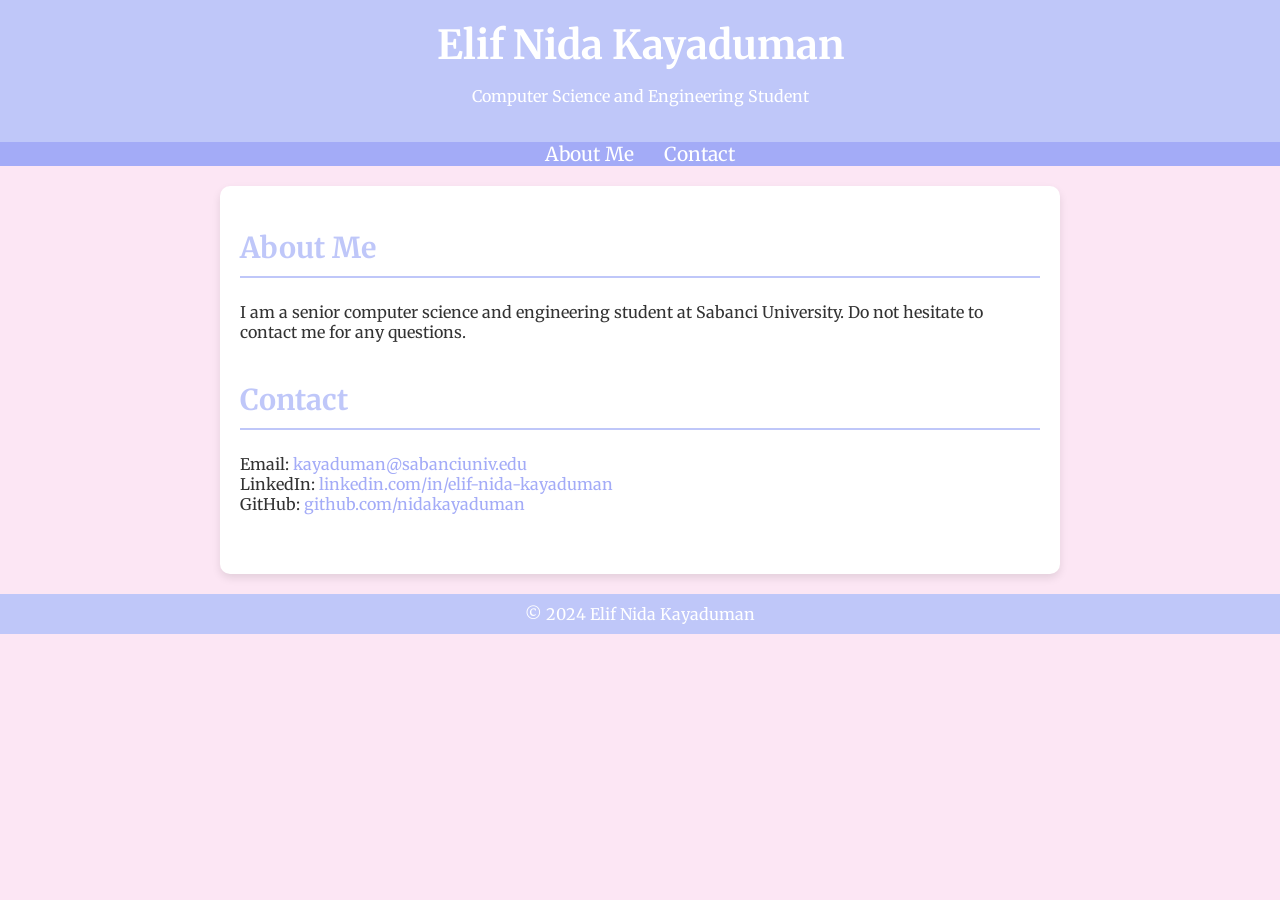
==== index.html @ 538522b4 "Add files via upload" ====
<!DOCTYPE html>
<html lang="en">
<head>
    <meta charset="UTF-8">
    <meta name="viewport" content="width=device-width, initial-scale=1.0">
    <title>Elif Nida Kayaduman - Personal Website</title>
    <!-- Google Fonts (Merriweather yazı tipini eklemek için) -->
    <link rel="stylesheet" href="https://fonts.googleapis.com/css2?family=Merriweather:wght@400;700&display=swap">
    <style>
        body {
            font-family: 'Merriweather', serif;
            margin: 0;
            padding: 0;
            background-color: #fce6f4; /* Açık pembe arka plan */
            color: #333;
        }

        header {
            background: #bfc7f9; /* Açık mavi/lila başlık rengi */
            color: white;
            padding: 20px 0;
            text-align: center;
        }

        header h1 {
            margin: 0;
            font-size: 2.5em;
        }

        nav ul {
            list-style-type: none;
            padding: 0;
            margin: 0;
            display: flex;
            justify-content: center;
            background-color: #a3abf7; /* Biraz daha koyu mavi/lila menü rengi */
        }

        nav ul li {
            margin: 0 15px;
        }

        nav ul li a {
            color: white;
            text-decoration: none;
            font-size: 1.2em;
        }

        main {
            padding: 20px;
            max-width: 800px;
            margin: 20px auto;
            background: white;
            border-radius: 10px;
            box-shadow: 0 4px 8px rgba(0, 0, 0, 0.1);
        }

        section {
            margin-bottom: 40px;
        }

        h2 {
            color: #bfc7f9; /* Başlık için aynı mavi/lila tonu */
            font-size: 1.8em;
            border-bottom: 2px solid #bfc7f9;
            padding-bottom: 10px;
        }

        footer {
            text-align: center;
            padding: 10px;
            background: #bfc7f9;
            color: white;
        }

        a {
            color: #a3abf7; /* Bağlantılar için mavi/lila tonu */
            text-decoration: none;
        }

        a:hover {
            text-decoration: underline;
        }
    </style>
</head>
<body>
    <header>
        <h1>Elif Nida Kayaduman</h1>
        <p>Computer Science and Engineering Student</p>
    </header>
    <nav>
        <ul>
            <li><a href="#about">About Me</a></li>
            <li><a href="#contact">Contact</a></li>
        </ul>
    </nav>
    <main>
        <section id="about">
            <h2>About Me</h2>
            <p>
                I am a senior computer science and engineering student at Sabanci University. Do not hesitate to contact me for any questions.
            </p>
        </section>

        <section id="contact">
            <h2>Contact</h2>
            <p>
                Email: <a href="mailto:kayaduman@sabanciuniv.edu">kayaduman@sabanciuniv.edu</a><br>
                LinkedIn: <a href="https://www.linkedin.com/in/elif-nida-kayaduman-3b1128234/">linkedin.com/in/elif-nida-kayaduman</a><br>
                GitHub: <a href="https://github.com/nidakayaduman">github.com/nidakayaduman</a>
            </p>
        </section>
    </main>
    <footer>
        &copy; 2024 Elif Nida Kayaduman
    </footer>
</body>
</html>
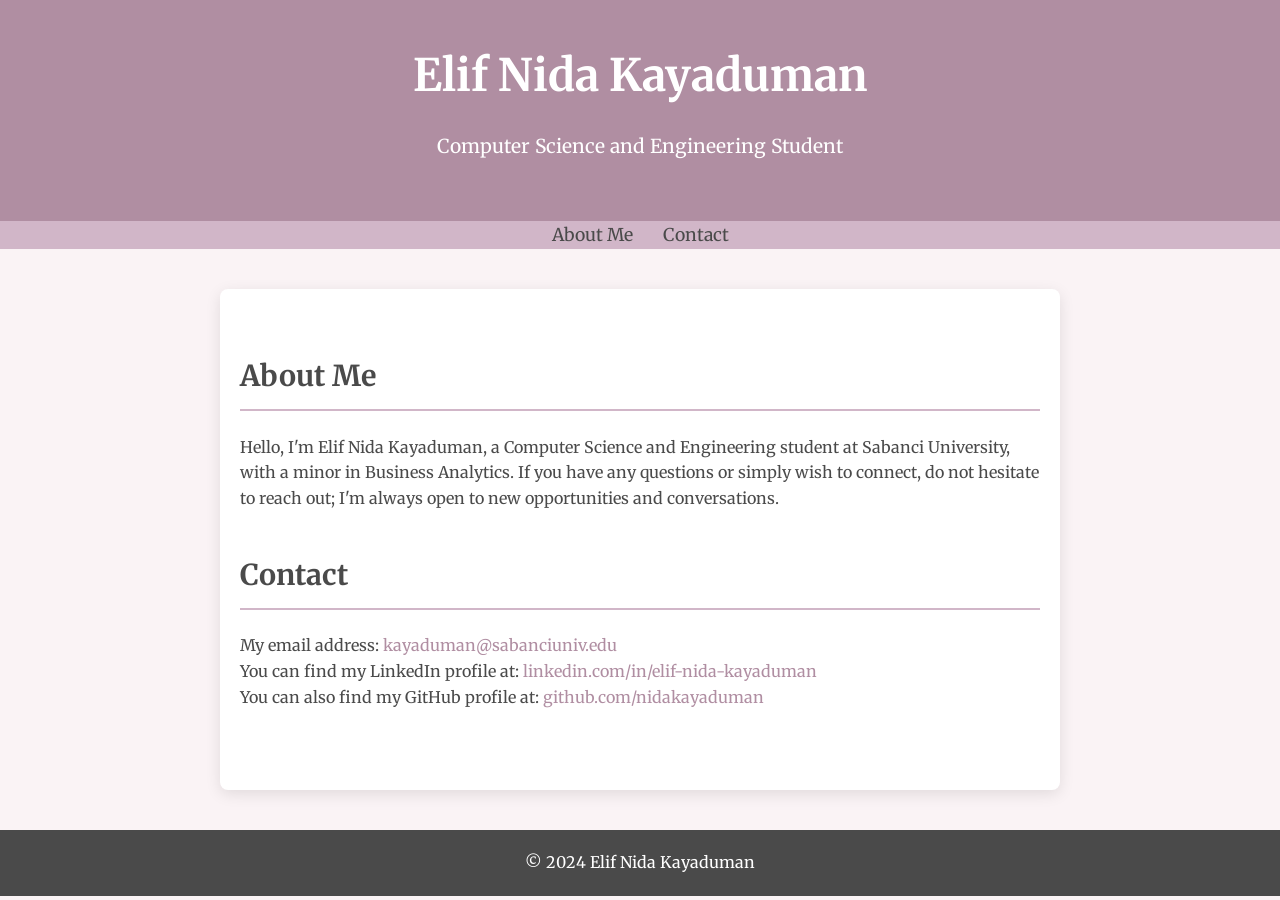
==== commit c021b97d: "Update index.html" ====
--- a/index.html
+++ b/index.html
@@ -4,27 +4,32 @@
     <meta charset="UTF-8">
     <meta name="viewport" content="width=device-width, initial-scale=1.0">
     <title>Elif Nida Kayaduman - Personal Website</title>
-    <!-- Google Fonts (Merriweather yazı tipini eklemek için) -->
+    <!-- Google Fonts -->
     <link rel="stylesheet" href="https://fonts.googleapis.com/css2?family=Merriweather:wght@400;700&display=swap">
     <style>
         body {
             font-family: 'Merriweather', serif;
             margin: 0;
             padding: 0;
-            background-color: #fce6f4; /* Açık pembe arka plan */
-            color: #333;
+            background-color: #faf3f5; /* Soft and neutral background */
+            color: #4a4a4a; /* Dark gray text color for better readability */
+            line-height: 1.6;
         }
 
         header {
-            background: #bfc7f9; /* Açık mavi/lila başlık rengi */
-            color: white;
-            padding: 20px 0;
+            background: #b08ea2; /* Soft mauve header color */
+            color: #ffffff; /* White text for contrast */
+            padding: 40px 0;
             text-align: center;
         }
 
         header h1 {
             margin: 0;
-            font-size: 2.5em;
+            font-size: 2.8em;
+        }
+
+        header p {
+            font-size: 1.2em;
         }
 
         nav ul {
@@ -33,7 +38,7 @@
             margin: 0;
             display: flex;
             justify-content: center;
-            background-color: #a3abf7; /* Biraz daha koyu mavi/lila menü rengi */
+            background-color: #d1b6c8; /* Light mauve for navigation */
         }
 
         nav ul li {
@@ -41,18 +46,23 @@
         }
 
         nav ul li a {
-            color: white;
+            color: #4a4a4a; /* Dark gray link color */
             text-decoration: none;
-            font-size: 1.2em;
+            font-size: 1.1em;
+        }
+
+        nav ul li a:hover {
+            color: #b08ea2; /* Header color on hover */
         }
 
         main {
-            padding: 20px;
+            padding: 40px 20px;
             max-width: 800px;
-            margin: 20px auto;
-            background: white;
-            border-radius: 10px;
-            box-shadow: 0 4px 8px rgba(0, 0, 0, 0.1);
+            margin: 40px auto;
+            background: #ffffff; /* White background for content */
+            border-radius: 8px;
+            color: #4a4a4a; /* Text color */
+            box-shadow: 0 4px 15px rgba(0, 0, 0, 0.1);
         }
 
         section {
@@ -60,21 +70,21 @@
         }
 
         h2 {
-            color: #bfc7f9; /* Başlık için aynı mavi/lila tonu */
+            color: #4a4a4a; /* Section title color */
             font-size: 1.8em;
-            border-bottom: 2px solid #bfc7f9;
+            border-bottom: 2px solid #d1b6c8; /* Divider color */
             padding-bottom: 10px;
         }
 
         footer {
             text-align: center;
-            padding: 10px;
-            background: #bfc7f9;
-            color: white;
+            padding: 20px;
+            background: #4a4a4a; /* Dark gray footer background */
+            color: #ffffff; /* White footer text */
         }
 
         a {
-            color: #a3abf7; /* Bağlantılar için mavi/lila tonu */
+            color: #b08ea2; /* Accent color for links */
             text-decoration: none;
         }
 
@@ -98,16 +108,16 @@
         <section id="about">
             <h2>About Me</h2>
             <p>
-                I am a senior computer science and engineering student at Sabanci University. Do not hesitate to contact me for any questions.
+                Hello, I'm Elif Nida Kayaduman, a Computer Science and Engineering student at Sabanci University, with a minor in Business Analytics. If you have any questions or simply wish to connect, do not hesitate to reach out; I'm always open to new opportunities and conversations.
             </p>
         </section>
 
         <section id="contact">
             <h2>Contact</h2>
             <p>
-                Email: <a href="mailto:kayaduman@sabanciuniv.edu">kayaduman@sabanciuniv.edu</a><br>
-                LinkedIn: <a href="https://www.linkedin.com/in/elif-nida-kayaduman-3b1128234/">linkedin.com/in/elif-nida-kayaduman</a><br>
-                GitHub: <a href="https://github.com/nidakayaduman">github.com/nidakayaduman</a>
+                My email address: <a href="mailto:kayaduman@sabanciuniv.edu">kayaduman@sabanciuniv.edu</a><br>
+                You can find my LinkedIn profile at: <a href="https://www.linkedin.com/in/elif-nida-kayaduman-3b1128234/">linkedin.com/in/elif-nida-kayaduman</a><br>
+                You can also find my GitHub profile at: <a href="https://github.com/nidakayaduman">github.com/nidakayaduman</a>
             </p>
         </section>
     </main>
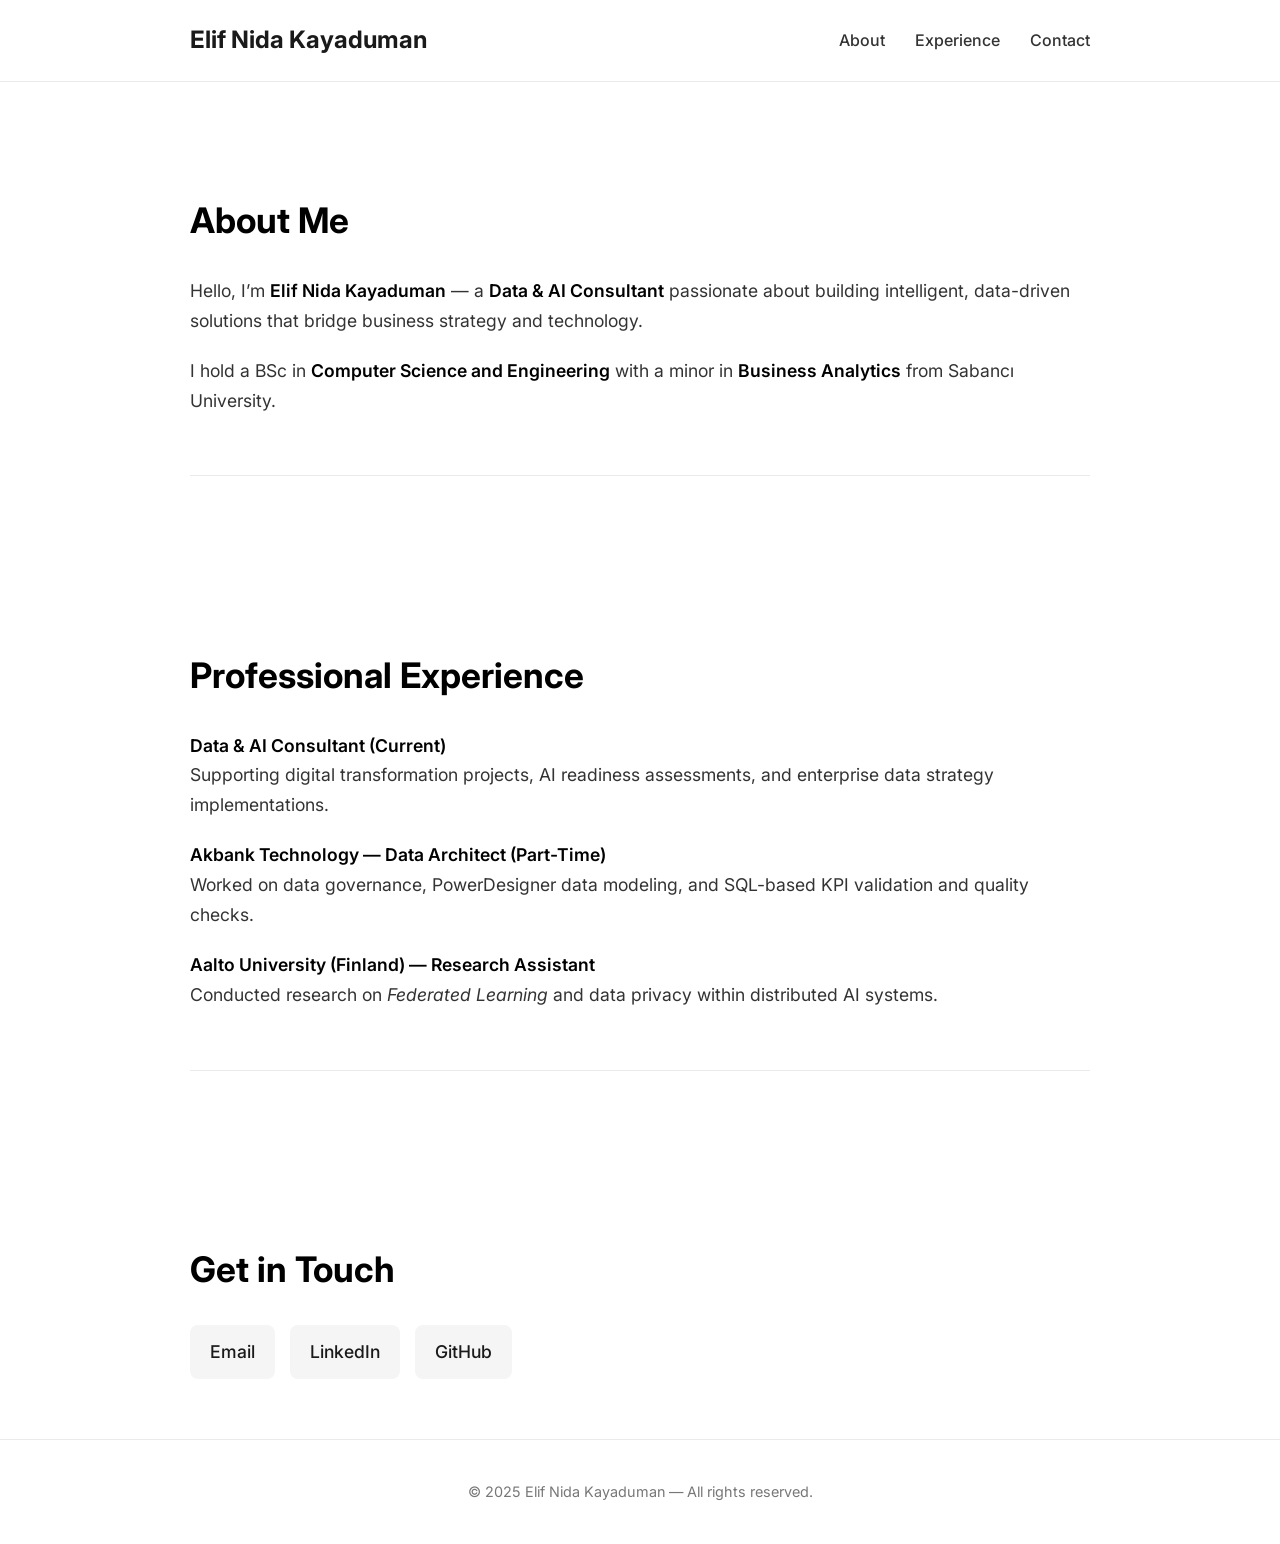
==== commit e632ab82: "update" ====
--- a/index.html
+++ b/index.html
@@ -1,128 +1,254 @@
 <!DOCTYPE html>
 <html lang="en">
 <head>
-    <meta charset="UTF-8">
-    <meta name="viewport" content="width=device-width, initial-scale=1.0">
-    <title>Elif Nida Kayaduman - Personal Website</title>
-    <!-- Google Fonts -->
-    <link rel="stylesheet" href="https://fonts.googleapis.com/css2?family=Merriweather:wght@400;700&display=swap">
-    <style>
-        body {
-            font-family: 'Merriweather', serif;
-            margin: 0;
-            padding: 0;
-            background-color: #faf3f5; /* Soft and neutral background */
-            color: #4a4a4a; /* Dark gray text color for better readability */
-            line-height: 1.6;
-        }
-
-        header {
-            background: #b08ea2; /* Soft mauve header color */
-            color: #ffffff; /* White text for contrast */
-            padding: 40px 0;
-            text-align: center;
-        }
-
-        header h1 {
-            margin: 0;
-            font-size: 2.8em;
-        }
-
-        header p {
-            font-size: 1.2em;
-        }
-
-        nav ul {
-            list-style-type: none;
-            padding: 0;
-            margin: 0;
-            display: flex;
-            justify-content: center;
-            background-color: #d1b6c8; /* Light mauve for navigation */
-        }
-
-        nav ul li {
-            margin: 0 15px;
-        }
-
-        nav ul li a {
-            color: #4a4a4a; /* Dark gray link color */
-            text-decoration: none;
-            font-size: 1.1em;
-        }
-
-        nav ul li a:hover {
-            color: #b08ea2; /* Header color on hover */
-        }
-
-        main {
-            padding: 40px 20px;
-            max-width: 800px;
-            margin: 40px auto;
-            background: #ffffff; /* White background for content */
-            border-radius: 8px;
-            color: #4a4a4a; /* Text color */
-            box-shadow: 0 4px 15px rgba(0, 0, 0, 0.1);
-        }
-
-        section {
-            margin-bottom: 40px;
-        }
-
-        h2 {
-            color: #4a4a4a; /* Section title color */
-            font-size: 1.8em;
-            border-bottom: 2px solid #d1b6c8; /* Divider color */
-            padding-bottom: 10px;
-        }
-
-        footer {
-            text-align: center;
-            padding: 20px;
-            background: #4a4a4a; /* Dark gray footer background */
-            color: #ffffff; /* White footer text */
-        }
-
-        a {
-            color: #b08ea2; /* Accent color for links */
-            text-decoration: none;
-        }
-
-        a:hover {
-            text-decoration: underline;
-        }
-    </style>
+  <meta charset="UTF-8" />
+  <meta name="viewport" content="width=device-width, initial-scale=1.0" />
+  <title>Elif Nida Kayaduman - Data & AI Consultant</title>
+  <meta
+    name="description"
+    content="Official website of Elif Nida Kayaduman — Data & AI Consultant, Computer Science & Engineering graduate from Sabancı University."
+  />
+  <link
+    rel="stylesheet"
+    href="https://fonts.googleapis.com/css2?family=Inter:wght@400;500;600;700&display=swap"
+  />
+  <style>
+    /* --- MODERN RESET & TEMEL STİLLER --- */
+    :root {
+      --text-color: #1a1a1a;
+      --bg-color: #ffffff;
+      --subtle-gray: #f5f5f5;
+      --border-color: #eaeaea;
+    }
+
+    body {
+      font-family: 'Inter', sans-serif;
+      margin: 0;
+      padding: 0;
+      background-color: var(--bg-color);
+      color: var(--text-color);
+      line-height: 1.7;
+      -webkit-font-smoothing: antialiased;
+    }
+
+    /* --- MODERN STICKY HEADER --- */
+    header {
+      position: sticky;
+      top: 0;
+      width: 100%;
+      background-color: rgba(255, 255, 255, 0.85);
+      backdrop-filter: blur(10px);
+      -webkit-backdrop-filter: blur(10px);
+      border-bottom: 1px solid var(--border-color);
+      z-index: 100;
+    }
+
+    .header-container {
+      display: flex;
+      justify-content: space-between;
+      align-items: center;
+      max-width: 900px;
+      margin: 0 auto;
+      padding: 20px 25px;
+    }
+
+    header h1 {
+      margin: 0;
+      font-size: 1.5em; /* Header içinde daha kompakt */
+      font-weight: 700;
+    }
+
+    header nav ul {
+      list-style: none;
+      margin: 0;
+      padding: 0;
+      display: flex;
+      gap: 30px; /* Modern boşluk ayarı */
+    }
+
+    header nav ul li a {
+      color: #333;
+      text-decoration: none;
+      font-weight: 500;
+      transition: color 0.2s ease;
+    }
+
+    header nav ul li a:hover {
+      color: #000;
+    }
+
+    /* --- ANA İÇERİK ALANI (KUTU YOK) --- */
+    main {
+      max-width: 900px;
+      margin: 0 auto;
+      padding: 0 25px;
+    }
+
+    section {
+      padding-top: 80px; /* İlk bölüme sticky header için boşluk */
+      margin-bottom: 60px;
+      /* scroll-margin-top, #link'e tıklandığında header'ın üstte kalmamasını sağlar */
+      scroll-margin-top: 100px; 
+    }
+
+    h2 {
+      font-size: 2.2em;
+      font-weight: 700;
+      color: #000;
+      margin-bottom: 25px;
+      border: none; /* Eski stili kaldır */
+      padding: 0;
+    }
+
+    p {
+      font-size: 1.1em; /* Okunabilirlik için biraz daha büyük */
+      color: #333;
+      margin-bottom: 20px;
+    }
+
+    strong {
+      font-weight: 600;
+      color: #000;
+    }
+
+    a {
+      color: #000;
+      font-weight: 500;
+      text-decoration: none;
+    }
+
+    /* --- YENİ & MODERN İLETİŞİM BUTONLARI --- */
+    .contact-links {
+      list-style: none;
+      padding-left: 0;
+      margin-top: 20px;
+      display: flex;
+      flex-wrap: wrap; /* Küçük ekranlarda alt satıra geç */
+      gap: 15px; /* Butonlar arası boşluk */
+    }
+
+    .contact-links li a {
+      display: inline-block;
+      text-decoration: none;
+      font-size: 1.1em;
+      font-weight: 500;
+      color: var(--text-color);
+      background-color: var(--subtle-gray);
+      padding: 12px 20px;
+      border-radius: 8px; /* Yuvarlatılmış köşeler */
+      transition: background-color 0.2s ease, transform 0.2s ease;
+    }
+
+    .contact-links li a:hover {
+      background-color: #e0e0e0;
+      transform: translateY(-2px); /* Hafif yükselme efekti */
+    }
+
+    /* --- TEMİZ FOOTER --- */
+    footer {
+      text-align: center;
+      padding: 40px 20px;
+      margin-top: 60px;
+      color: #777;
+      font-size: 0.9em;
+      border-top: 1px solid var(--border-color);
+    }
+
+    /* --- RESPONSIVE AYARLAR --- */
+    @media (max-width: 700px) {
+      .header-container {
+        flex-direction: column;
+        gap: 15px;
+      }
+      
+      header h1 {
+        font-size: 1.3em;
+      }
+      
+      header nav ul {
+        gap: 20px;
+      }
+
+      h2 {
+        font-size: 1.8em;
+      }
+
+      p {
+        font-size: 1.05em;
+      }
+    }
+  </style>
 </head>
 <body>
-    <header>
-        <h1>Elif Nida Kayaduman</h1>
-        <p>Computer Science and Engineering Student</p>
-    </header>
-    <nav>
+  <header>
+    <div class="header-container">
+      <h1>Elif Nida Kayaduman</h1>
+      <nav>
         <ul>
-            <li><a href="#about">About Me</a></li>
-            <li><a href="#contact">Contact</a></li>
+          <li><a href="#about">About</a></li>
+          <li><a href="#experience">Experience</a></li>
+          <li><a href="#contact">Contact</a></li>
         </ul>
-    </nav>
-    <main>
-        <section id="about">
-            <h2>About Me</h2>
-            <p>
-                Hello, I'm Elif Nida Kayaduman, a Computer Science and Engineering student at Sabanci University, with a minor in Business Analytics. If you have any questions or simply wish to connect, do not hesitate to reach out; I'm always open to new opportunities and conversations.
-            </p>
-        </section>
-
-        <section id="contact">
-            <h2>Contact</h2>
-            <p>
-                My email address: <a href="mailto:kayaduman@sabanciuniv.edu">kayaduman@sabanciuniv.edu</a><br>
-                You can find my LinkedIn profile at: <a href="https://www.linkedin.com/in/elif-nida-kayaduman-3b1128234/">linkedin.com/in/elif-nida-kayaduman</a><br>
-                You can also find my GitHub profile at: <a href="https://github.com/nidakayaduman">github.com/nidakayaduman</a>
-            </p>
-        </section>
-    </main>
-    <footer>
-        &copy; 2024 Elif Nida Kayaduman
-    </footer>
+      </nav>
+    </div>
+  </header>
+
+  <main>
+    <section id="about">
+      <h2>About Me</h2>
+      <p>
+        Hello, I’m <strong>Elif Nida Kayaduman</strong> — a
+        <strong>Data & AI Consultant</strong> passionate about building
+        intelligent, data-driven solutions that bridge business strategy and
+        technology.
+      </p>
+      <p>
+        I hold a BSc in <strong>Computer Science and Engineering</strong> with a
+        minor in <strong>Business Analytics</strong> from Sabancı University.
+      </p>
+    </section>
+
+    <hr style="border: 0; border-top: 1px solid var(--border-color); margin: 60px 0;">
+
+    <section id="experience">
+      <h2>Professional Experience</h2>
+      <p>
+        <strong>Data & AI Consultant (Current)</strong><br />
+        Supporting digital transformation projects, AI readiness assessments,
+        and enterprise data strategy implementations.
+      </p>
+      <p>
+        <strong>Akbank Technology — Data Architect (Part-Time)</strong><br />
+        Worked on data governance, PowerDesigner data modeling, and SQL-based
+        KPI validation and quality checks.
+      </p>
+      <p>
+        <strong>Aalto University (Finland) — Research Assistant</strong><br />
+        Conducted research on <em>Federated Learning</em> and data privacy
+        within distributed AI systems.
+      </p>
+    </section>
+
+    <hr style="border: 0; border-top: 1px solid var(--border-color); margin: 60px 0;">
+
+    <section id="contact">
+      <h2>Get in Touch</h2>
+      <ul class="contact-links">
+        <li>
+          <a href="mailto:elifnida@gmail.com">Email</a>
+        </li>
+        <li>
+          <a href="https://www.linkedin.com/in/nidakayaduman/" target="_blank" rel="noopener noreferrer">LinkedIn</a>
+        </li>
+        <li>
+          <a href="https://github.com/nidakayaduman" target="_blank" rel="noopener noreferrer">GitHub</a>
+        </li>
+      </ul>
+    </section>
+  </main>
+
+  <footer>
+    &copy; 2025 Elif Nida Kayaduman — All rights reserved.
+  </footer>
 </body>
-</html>
+</html>
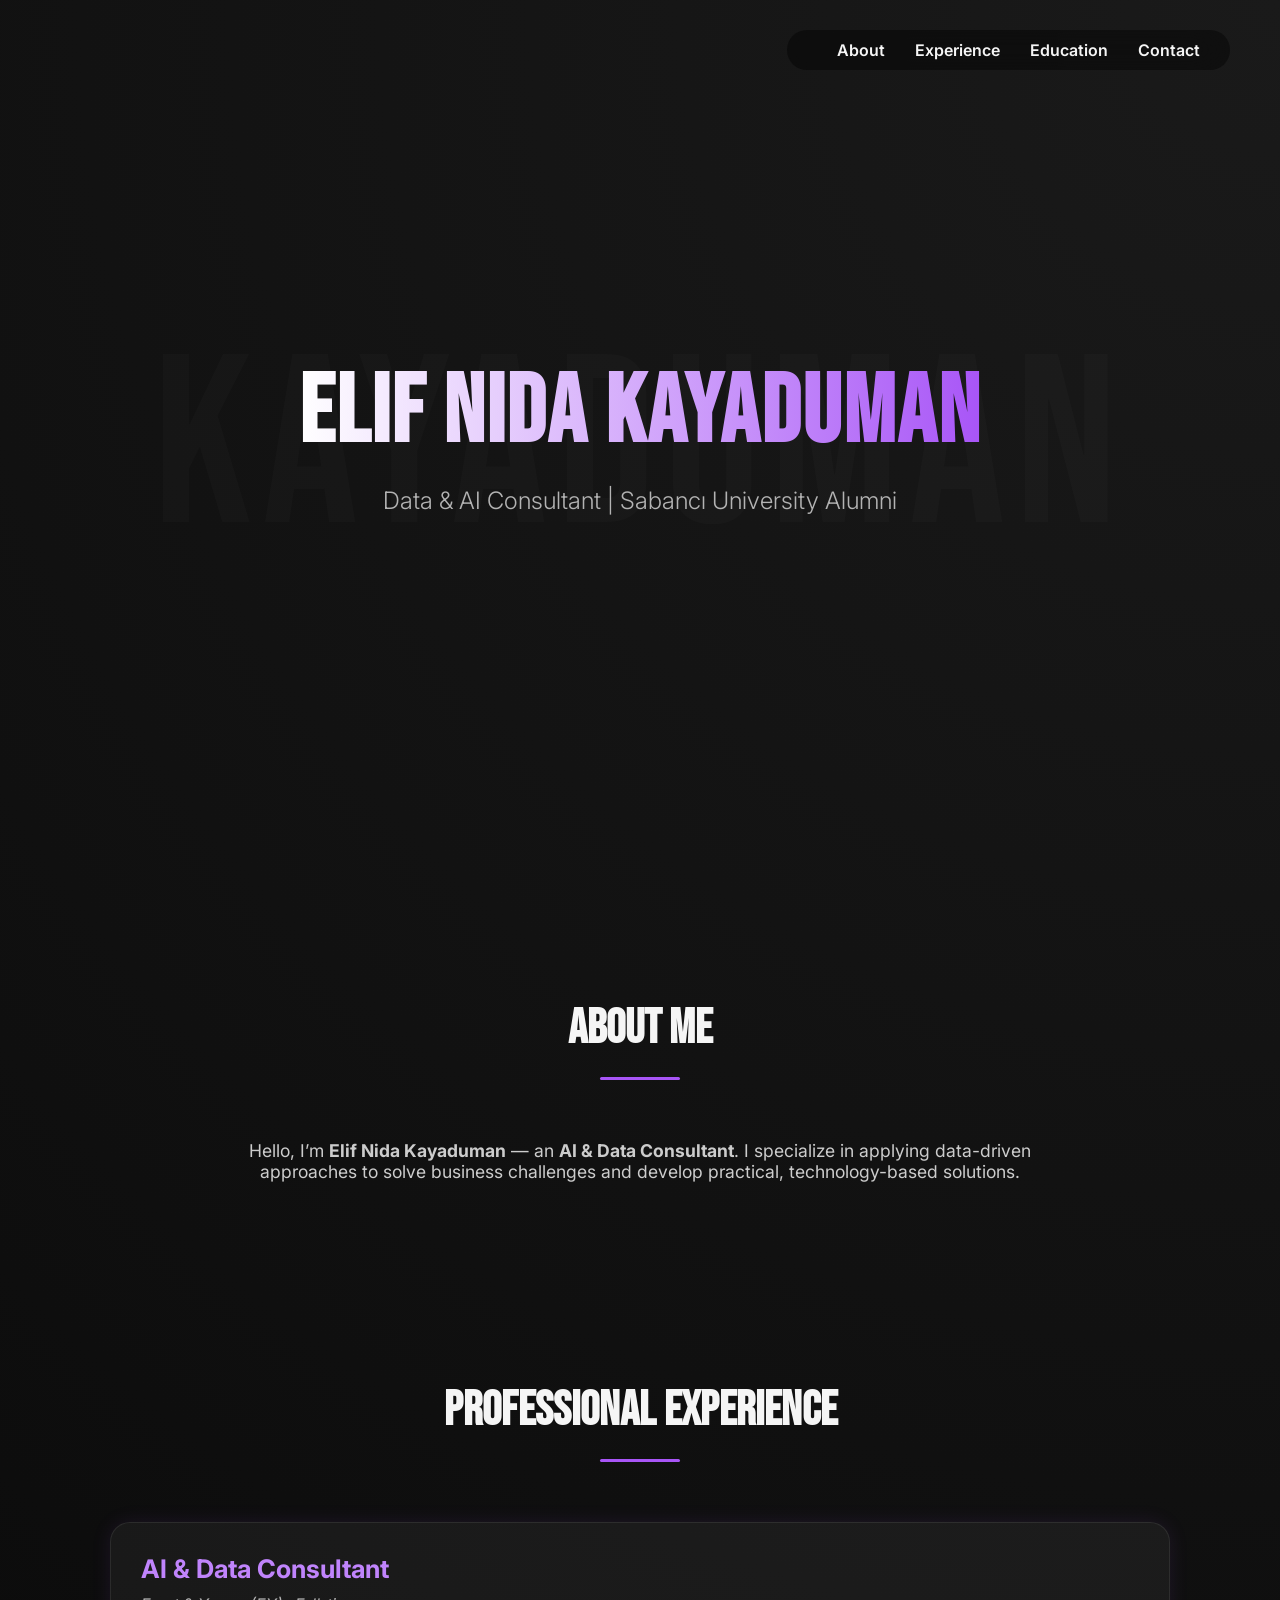
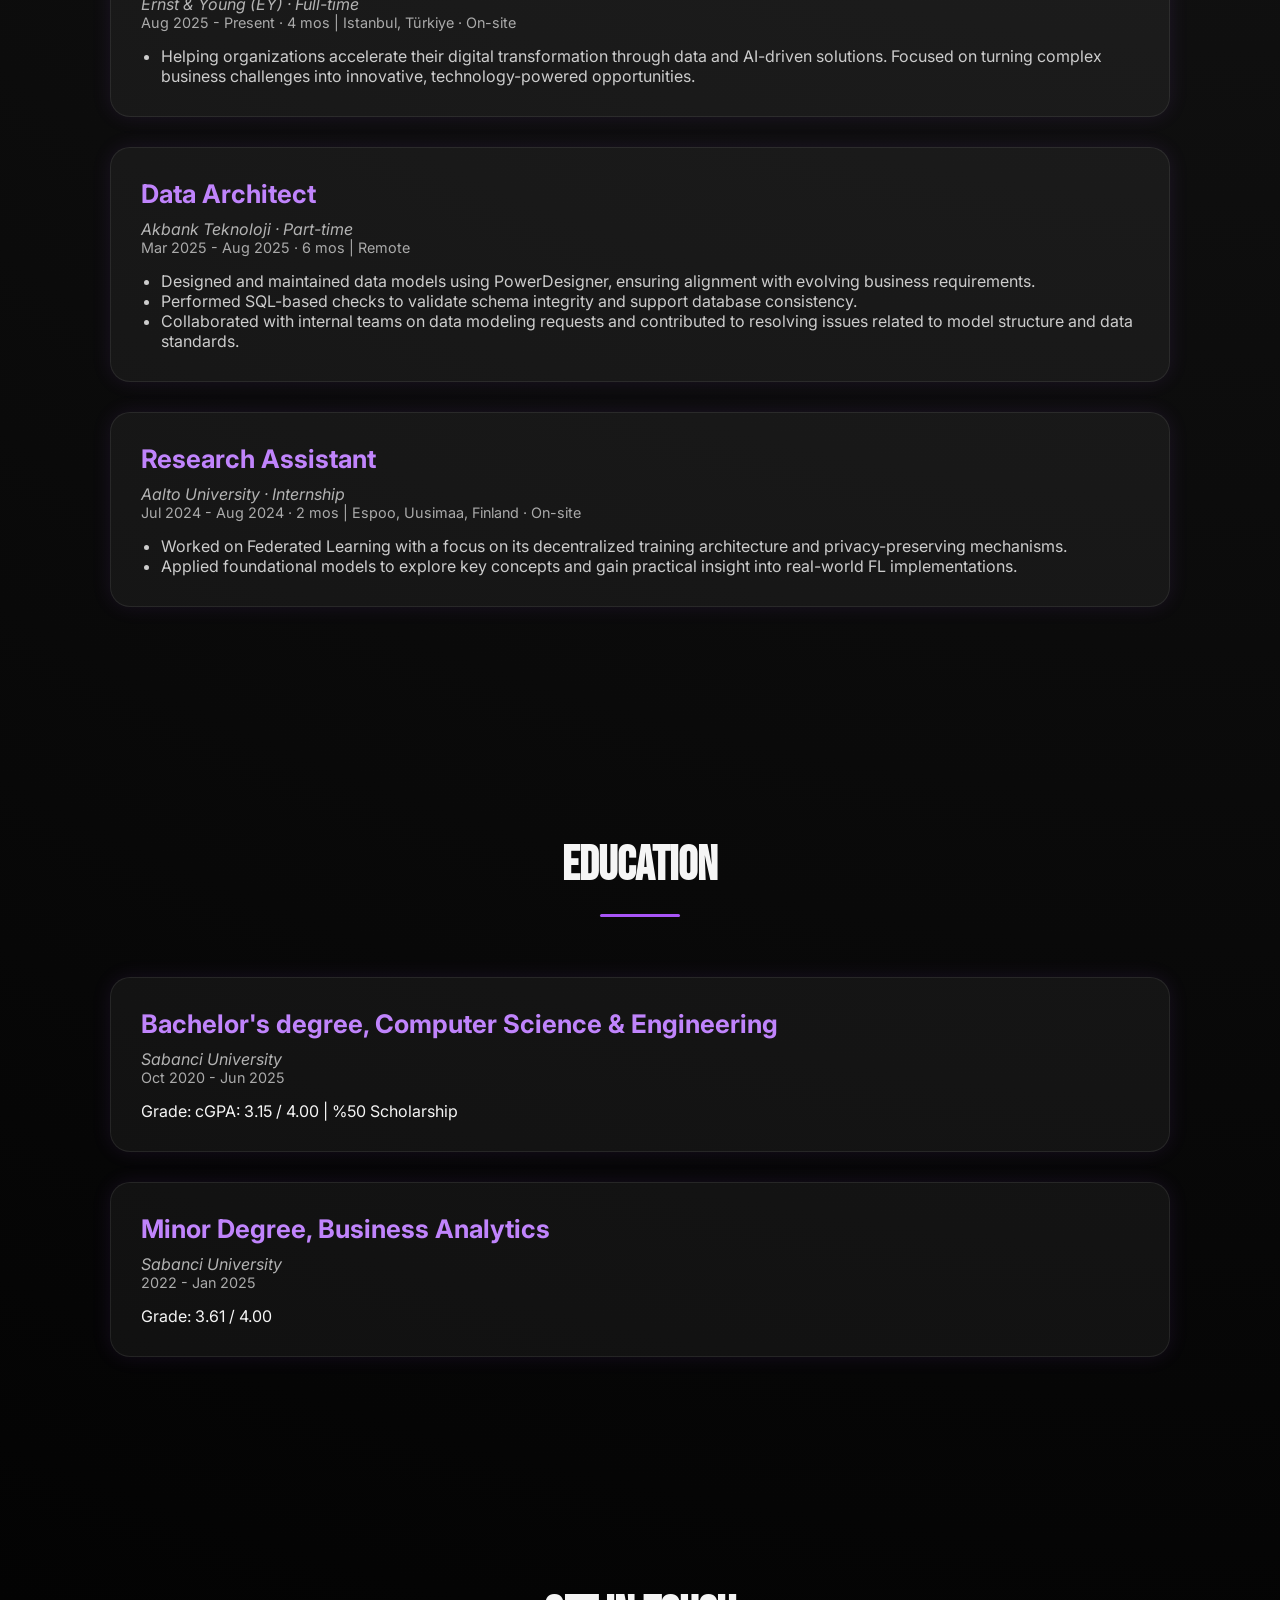
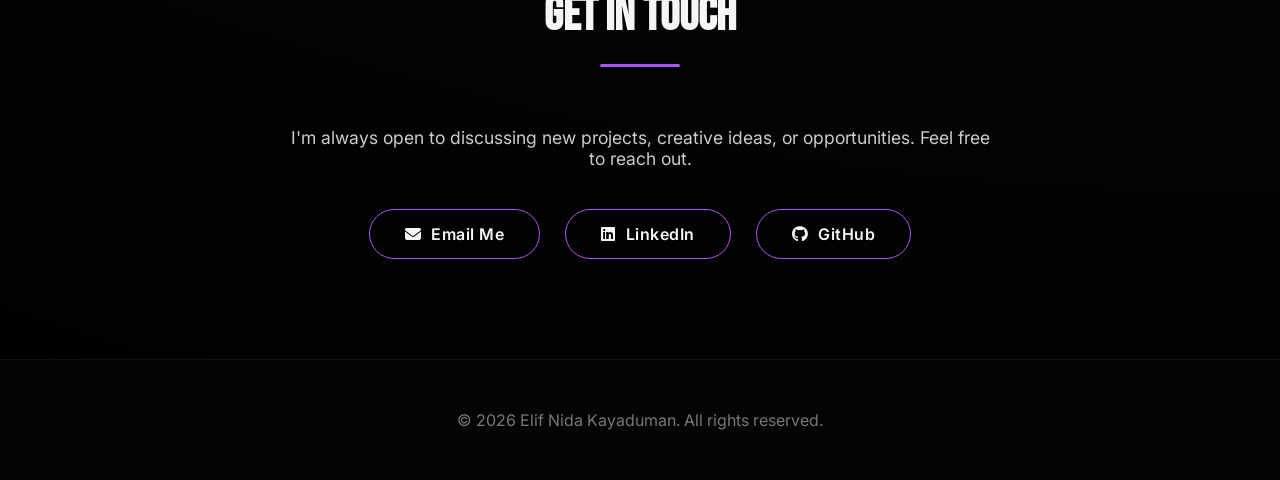
==== commit 07cee729: "update" ====
--- a/index.html
+++ b/index.html
@@ -1,5 +1,5 @@
 <!DOCTYPE html>
-<html lang="en">
+<html lang="tr">
 <head>
   <meta charset="UTF-8" />
   <meta name="viewport" content="width=device-width, initial-scale=1.0" />
@@ -8,247 +8,358 @@
     name="description"
     content="Official website of Elif Nida Kayaduman — Data & AI Consultant, Computer Science & Engineering graduate from Sabancı University."
   />
-  <link
-    rel="stylesheet"
-    href="https://fonts.googleapis.com/css2?family=Inter:wght@400;500;600;700&display=swap"
-  />
+
+  <!-- Fonts -->
+  <link href="https://fonts.googleapis.com/css2?family=Inter:wght@300;400;600;700;900&family=Bebas+Neue&display=swap" rel="stylesheet">
+  <link rel="stylesheet" href="https://cdnjs.cloudflare.com/ajax/libs/font-awesome/6.5.0/css/all.min.css">
+
   <style>
-    /* --- MODERN RESET & TEMEL STİLLER --- */
     :root {
-      --text-color: #1a1a1a;
-      --bg-color: #ffffff;
-      --subtle-gray: #f5f5f5;
-      --border-color: #eaeaea;
-    }
-
-    body {
-      font-family: 'Inter', sans-serif;
+      --bg-dark: #0a0a0a;
+      --bg-gradient: radial-gradient(circle at top right, #1a1a1a 0%, #000 100%);
+      --accent: #a855f7;
+      --accent-light: #c084fc;
+      --text-light: #f5f5f5;
+      --text-dim: #b3b3b3;
+      --glass: rgba(255, 255, 255, 0.05);
+    }
+
+    * {
       margin: 0;
       padding: 0;
-      background-color: var(--bg-color);
-      color: var(--text-color);
-      line-height: 1.7;
-      -webkit-font-smoothing: antialiased;
-    }
-
-    /* --- MODERN STICKY HEADER --- */
-    header {
-      position: sticky;
-      top: 0;
+      box-sizing: border-box;
+    }
+
+    body {
+      background: var(--bg-gradient);
+      font-family: 'Inter', sans-serif;
+      color: var(--text-light);
+      overflow-x: hidden;
+    }
+
+    a {
+      color: var(--accent);
+      text-decoration: none;
+      transition: color 0.3s ease;
+    }
+
+    a:hover {
+      color: var(--accent-light);
+    }
+
+    /* --- Navbar --- */
+    .main-nav {
+      position: fixed;
+      top: 30px;
+      right: 50px;
+      z-index: 10;
+      background: rgba(0,0,0,0.4);
+      backdrop-filter: blur(20px);
+      border-radius: 50px;
+      padding: 10px 30px;
+    }
+
+    .main-nav ul {
+      list-style: none;
+      display: flex;
+      gap: 30px;
+      font-weight: 600;
+    }
+
+    .main-nav a {
+      color: var(--text-light);
+      position: relative;
+    }
+
+    .main-nav a::after {
+      content: '';
+      position: absolute;
+      bottom: -4px;
+      left: 0;
+      width: 0%;
+      height: 2px;
+      background: var(--accent);
+      transition: width 0.3s ease;
+    }
+
+    .main-nav a:hover::after {
       width: 100%;
-      background-color: rgba(255, 255, 255, 0.85);
-      backdrop-filter: blur(10px);
-      -webkit-backdrop-filter: blur(10px);
-      border-bottom: 1px solid var(--border-color);
-      z-index: 100;
-    }
-
-    .header-container {
+    }
+
+    /* --- Hero --- */
+    .hero-section {
+      height: 100vh;
       display: flex;
-      justify-content: space-between;
+      justify-content: center;
       align-items: center;
-      max-width: 900px;
-      margin: 0 auto;
-      padding: 20px 25px;
-    }
-
-    header h1 {
-      margin: 0;
-      font-size: 1.5em; /* Header içinde daha kompakt */
-      font-weight: 700;
-    }
-
-    header nav ul {
-      list-style: none;
-      margin: 0;
-      padding: 0;
+      flex-direction: column;
+      position: relative;
+      overflow: hidden;
+      text-align: center;
+    }
+
+    .hero-section::before {
+      content: "KAYADUMAN";
+      position: absolute;
+      top: 50%;
+      left: 50%;
+      transform: translate(-50%, -50%);
+      font-family: "Bebas Neue", sans-serif;
+      font-size: 15rem;
+      color: rgba(255,255,255,0.02);
+      letter-spacing: 10px;
+      user-select: none;
+      z-index: 0;
+    }
+
+    .hero-content {
+      position: relative;
+      z-index: 2;
+    }
+
+    .hero-content h1 {
+      font-family: "Bebas Neue", sans-serif;
+      font-size: 6rem;
+      letter-spacing: 2px;
+      background: linear-gradient(90deg, #fff, var(--accent));
+      -webkit-background-clip: text;
+      -webkit-text-fill-color: transparent;
+      margin-bottom: 15px;
+    }
+
+    .hero-content .tagline {
+      font-size: 1.5em;
+      color: var(--text-dim);
+      font-weight: 300;
+      margin-bottom: 30px;
+    }
+
+    /* --- Sections --- */
+    section {
+      padding: 100px 20px;
+      max-width: 1100px;
+      margin: auto;
+      position: relative;
+    }
+
+    h2 {
+      font-family: "Bebas Neue", sans-serif;
+      font-size: 3rem;
+      text-align: center;
+      margin-bottom: 60px;
+      color: var(--text-light);
+      position: relative;
+    }
+
+    h2::after {
+      content: '';
+      display: block;
+      width: 80px;
+      height: 3px;
+      background: var(--accent);
+      margin: 20px auto 0;
+      border-radius: 2px;
+    }
+
+    /* --- Card Sections --- */
+    .experience-item, .education-item {
+      background: var(--glass);
+      border: 1px solid rgba(255,255,255,0.08);
+      border-radius: 20px;
+      padding: 30px;
+      margin-bottom: 30px;
+      box-shadow: 0 0 20px rgba(168,85,247,0.1);
+      transition: all 0.3s ease;
+    }
+
+    .experience-item:hover, .education-item:hover {
+      transform: translateY(-5px);
+      box-shadow: 0 0 30px rgba(168,85,247,0.3);
+    }
+
+    .experience-item h3, .education-item h3 {
+      font-size: 1.6em;
+      color: var(--accent-light);
+      margin-bottom: 10px;
+    }
+
+    .company, .institution {
+      font-style: italic;
+      color: var(--text-dim);
+    }
+
+    .dates {
+      font-size: 0.9em;
+      color: #aaa;
+      margin-bottom: 15px;
+    }
+
+    ul {
+      margin-left: 20px;
+      color: #ccc;
+    }
+
+    /* --- Contact --- */
+    .contact-links {
       display: flex;
-      gap: 30px; /* Modern boşluk ayarı */
-    }
-
-    header nav ul li a {
-      color: #333;
-      text-decoration: none;
-      font-weight: 500;
-      transition: color 0.2s ease;
-    }
-
-    header nav ul li a:hover {
-      color: #000;
-    }
-
-    /* --- ANA İÇERİK ALANI (KUTU YOK) --- */
-    main {
-      max-width: 900px;
-      margin: 0 auto;
-      padding: 0 25px;
-    }
-
-    section {
-      padding-top: 80px; /* İlk bölüme sticky header için boşluk */
-      margin-bottom: 60px;
-      /* scroll-margin-top, #link'e tıklandığında header'ın üstte kalmamasını sağlar */
-      scroll-margin-top: 100px; 
-    }
-
-    h2 {
-      font-size: 2.2em;
-      font-weight: 700;
-      color: #000;
-      margin-bottom: 25px;
-      border: none; /* Eski stili kaldır */
-      padding: 0;
-    }
-
-    p {
-      font-size: 1.1em; /* Okunabilirlik için biraz daha büyük */
-      color: #333;
-      margin-bottom: 20px;
-    }
-
-    strong {
+      justify-content: center;
+      flex-wrap: wrap;
+      gap: 25px;
+    }
+
+    .contact-button {
+      background: transparent;
+      border: 1px solid var(--accent);
+      border-radius: 40px;
+      padding: 14px 35px;
+      color: var(--text-light);
       font-weight: 600;
-      color: #000;
-    }
-
-    a {
-      color: #000;
-      font-weight: 500;
-      text-decoration: none;
-    }
-
-    /* --- YENİ & MODERN İLETİŞİM BUTONLARI --- */
-    .contact-links {
-      list-style: none;
-      padding-left: 0;
-      margin-top: 20px;
+      letter-spacing: 0.5px;
+      transition: all 0.3s ease;
       display: flex;
-      flex-wrap: wrap; /* Küçük ekranlarda alt satıra geç */
-      gap: 15px; /* Butonlar arası boşluk */
-    }
-
-    .contact-links li a {
-      display: inline-block;
-      text-decoration: none;
-      font-size: 1.1em;
-      font-weight: 500;
-      color: var(--text-color);
-      background-color: var(--subtle-gray);
-      padding: 12px 20px;
-      border-radius: 8px; /* Yuvarlatılmış köşeler */
-      transition: background-color 0.2s ease, transform 0.2s ease;
-    }
-
-    .contact-links li a:hover {
-      background-color: #e0e0e0;
-      transform: translateY(-2px); /* Hafif yükselme efekti */
-    }
-
-    /* --- TEMİZ FOOTER --- */
+      align-items: center;
+      gap: 10px;
+    }
+
+    .contact-button:hover {
+      background: var(--accent);
+      color: #fff;
+      transform: translateY(-3px);
+      box-shadow: 0 0 15px rgba(168,85,247,0.6);
+    }
+
     footer {
       text-align: center;
-      padding: 40px 20px;
-      margin-top: 60px;
+      padding: 50px 20px;
       color: #777;
-      font-size: 0.9em;
-      border-top: 1px solid var(--border-color);
-    }
-
-    /* --- RESPONSIVE AYARLAR --- */
-    @media (max-width: 700px) {
-      .header-container {
-        flex-direction: column;
+      background: #050505;
+      border-top: 1px solid rgba(255,255,255,0.05);
+    }
+
+    /* --- Responsive --- */
+    @media (max-width: 768px) {
+      .hero-content h1 {
+        font-size: 4rem;
+      }
+      .main-nav {
+        right: 10px;
+        left: 10px;
+      }
+      .main-nav ul {
         gap: 15px;
+        justify-content: center;
       }
-      
-      header h1 {
-        font-size: 1.3em;
-      }
-      
-      header nav ul {
-        gap: 20px;
-      }
-
-      h2 {
-        font-size: 1.8em;
-      }
-
-      p {
-        font-size: 1.05em;
-      }
-    }
+    }
+
   </style>
 </head>
 <body>
-  <header>
-    <div class="header-container">
-      <h1>Elif Nida Kayaduman</h1>
-      <nav>
-        <ul>
-          <li><a href="#about">About</a></li>
-          <li><a href="#experience">Experience</a></li>
-          <li><a href="#contact">Contact</a></li>
-        </ul>
-      </nav>
+  <nav class="main-nav">
+    <ul>
+      <li><a href="#about">About</a></li>
+      <li><a href="#experience">Experience</a></li>
+      <li><a href="#education">Education</a></li>
+      <li><a href="#contact">Contact</a></li>
+    </ul>
+  </nav>
+
+  <header class="hero-section">
+    <div class="hero-content">
+      <h1>Elıf Nıda Kayaduman</h1>
+      <p class="tagline">Data & AI Consultant | Sabancı University Alumni</p>
     </div>
   </header>
 
   <main>
     <section id="about">
       <h2>About Me</h2>
-      <p>
-        Hello, I’m <strong>Elif Nida Kayaduman</strong> — a
-        <strong>Data & AI Consultant</strong> passionate about building
-        intelligent, data-driven solutions that bridge business strategy and
-        technology.
-      </p>
-      <p>
-        I hold a BSc in <strong>Computer Science and Engineering</strong> with a
-        minor in <strong>Business Analytics</strong> from Sabancı University.
+      <p style="text-align:center;max-width:800px;margin:auto;color:#ccc;font-size:1.1em;">
+        Hello, I’m <strong>Elif Nida Kayaduman</strong> — an
+        <strong>AI & Data Consultant</strong>. I specialize in applying data-driven
+        approaches to solve business challenges and develop practical,
+        technology-based solutions.
       </p>
     </section>
 
-    <hr style="border: 0; border-top: 1px solid var(--border-color); margin: 60px 0;">
-
     <section id="experience">
-      <h2>Professional Experience</h2>
-      <p>
-        <strong>Data & AI Consultant (Current)</strong><br />
-        Supporting digital transformation projects, AI readiness assessments,
-        and enterprise data strategy implementations.
+      <h2>Professıonal Experıence</h2>
+
+      <div class="experience-item">
+        <h3>AI & Data Consultant</h3>
+        <p class="company">Ernst & Young (EY) · Full-time</p>
+        <p class="dates">Aug 2025 - Present · 4 mos | Istanbul, Türkiye · On-site</p>
+        <ul>
+          <li>Helping organizations accelerate their digital transformation through data and AI-driven solutions.
+Focused on turning complex business challenges into innovative, technology-powered opportunities.</li>
+        </ul>
+      </div>
+
+      <div class="experience-item">
+        <h3>Data Architect</h3>
+        <p class="company">Akbank Teknoloji · Part-time</p>
+        <p class="dates">Mar 2025 - Aug 2025 · 6 mos | Remote</p>
+        <ul>
+          <li>Designed and maintained data models using PowerDesigner, ensuring alignment with evolving business requirements.</li>
+          <li>Performed SQL-based checks to validate schema integrity and support database consistency.</li>
+          <li>Collaborated with internal teams on data modeling requests and contributed to resolving issues related to model structure and data standards.</li>
+        </ul>
+      </div>
+
+      <div class="experience-item">
+        <h3>Research Assistant</h3>
+        <p class="company">Aalto University · Internship</p>
+        <p class="dates">Jul 2024 - Aug 2024 · 2 mos | Espoo, Uusimaa, Finland · On-site</p>
+        <ul>
+          <li>Worked on Federated Learning with a focus on its decentralized training architecture and privacy-preserving mechanisms.</li>
+          <li>Applied foundational models to explore key concepts and gain practical insight into real-world FL implementations.</li>
+        </ul>
+      </div>
+    </section>
+
+    <section id="education">
+      <h2>Educatıon</h2>
+
+      <div class="education-item">
+        <h3>Bachelor's degree, Computer Science & Engineering</h3>
+        <p class="institution">Sabanci University</p>
+        <p class="dates">Oct 2020 - Jun 2025</p>
+        <p class="details">Grade: cGPA: 3.15 / 4.00 | %50 Scholarship</p>
+      </div>
+
+      <div class="education-item">
+        <h3>Minor Degree, Business Analytics</h3>
+        <p class="institution">Sabanci University</p>
+        <p class="dates">2022 - Jan 2025</p>
+        <p class="details">Grade: 3.61 / 4.00</p>
+      </div>
+    </section>
+
+    <section id="contact">
+      <h2>Get In Touch</h2>
+      <p style="text-align:center;max-width:700px;margin:auto;color:#ccc;font-size:1.1em;">
+        I'm always open to discussing new projects, creative ideas, or opportunities. Feel free to reach out.
       </p>
-      <p>
-        <strong>Akbank Technology — Data Architect (Part-Time)</strong><br />
-        Worked on data governance, PowerDesigner data modeling, and SQL-based
-        KPI validation and quality checks.
-      </p>
-      <p>
-        <strong>Aalto University (Finland) — Research Assistant</strong><br />
-        Conducted research on <em>Federated Learning</em> and data privacy
-        within distributed AI systems.
-      </p>
-    </section>
-
-    <hr style="border: 0; border-top: 1px solid var(--border-color); margin: 60px 0;">
-
-    <section id="contact">
-      <h2>Get in Touch</h2>
-      <ul class="contact-links">
-        <li>
-          <a href="mailto:elifnida@gmail.com">Email</a>
-        </li>
-        <li>
-          <a href="https://www.linkedin.com/in/nidakayaduman/" target="_blank" rel="noopener noreferrer">LinkedIn</a>
-        </li>
-        <li>
-          <a href="https://github.com/nidakayaduman" target="_blank" rel="noopener noreferrer">GitHub</a>
-        </li>
-      </ul>
+      <div class="contact-links" style="margin-top:40px;">
+        <a href="mailto:elifnida@gmail.com" class="contact-button"><i class="fas fa-envelope"></i> Email Me</a>
+        <a href="https://www.linkedin.com/in/nidakayaduman/" target="_blank" rel="noopener noreferrer" class="contact-button"><i class="fab fa-linkedin"></i> LinkedIn</a>
+        <a href="https://github.com/nidakayaduman" target="_blank" rel="noopener noreferrer" class="contact-button"><i class="fab fa-github"></i> GitHub</a>
+      </div>
     </section>
   </main>
 
   <footer>
-    &copy; 2025 Elif Nida Kayaduman — All rights reserved.
+    <p>&copy; 2026 Elif Nida Kayaduman. All rights reserved.</p>
   </footer>
+
+  <script>
+    document.querySelectorAll('a[href^="#"]').forEach(anchor => {
+      anchor.addEventListener('click', function (e) {
+        e.preventDefault();
+        document.querySelector(this.getAttribute('href')).scrollIntoView({
+          behavior: 'smooth'
+        });
+      });
+    });
+  </script>
 </body>
-</html>+</html>
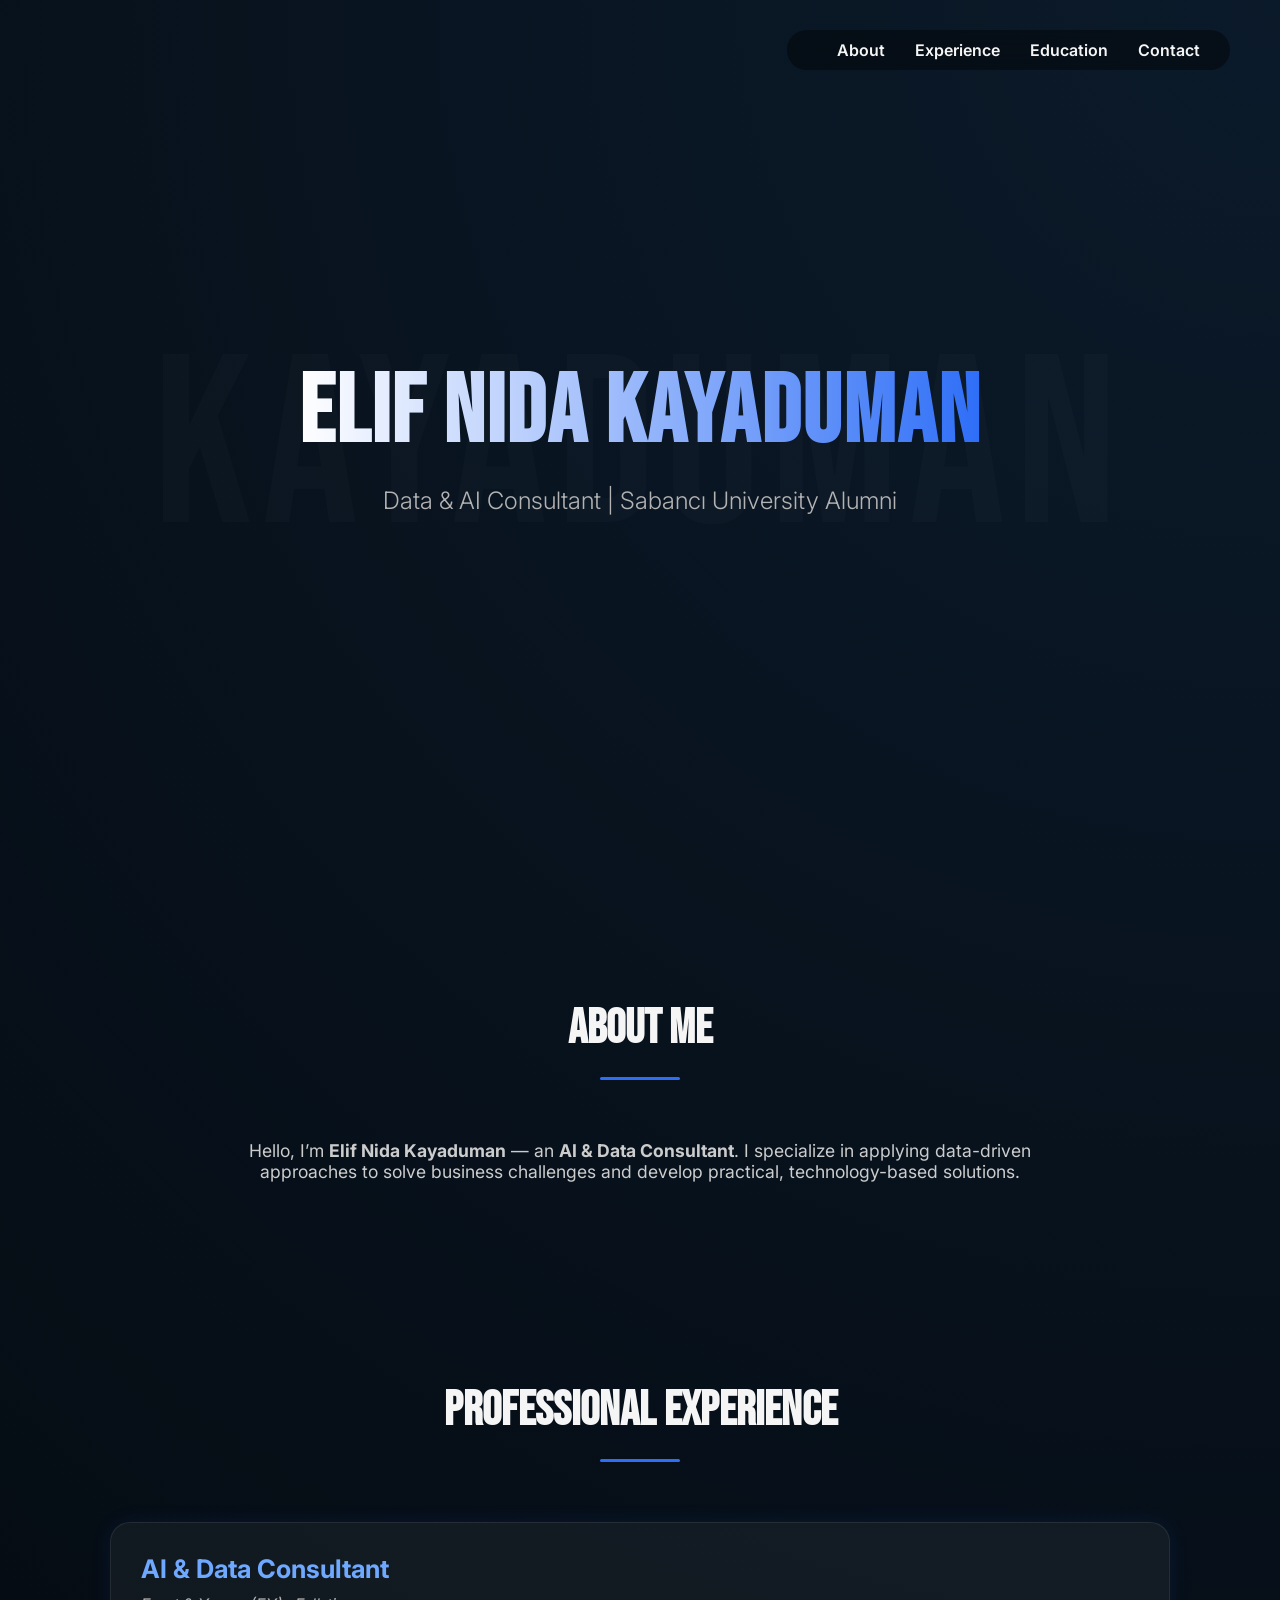
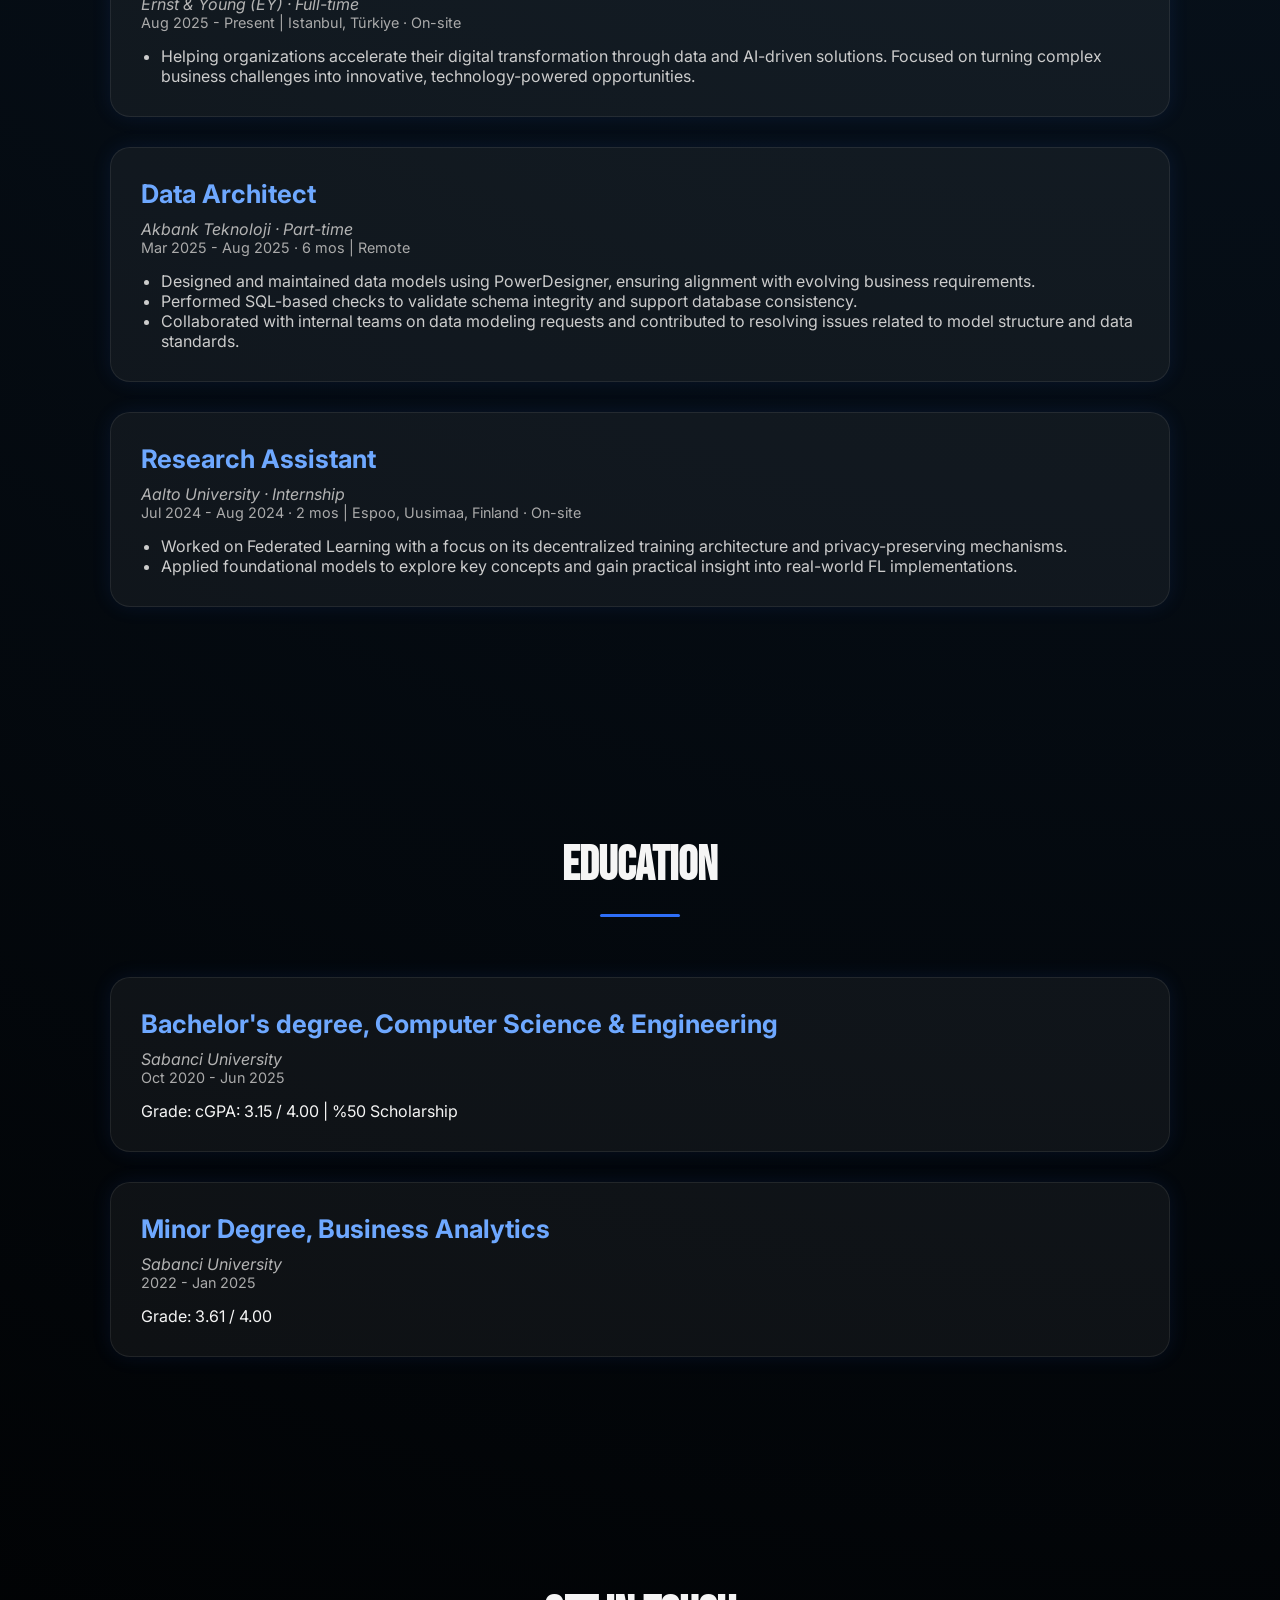
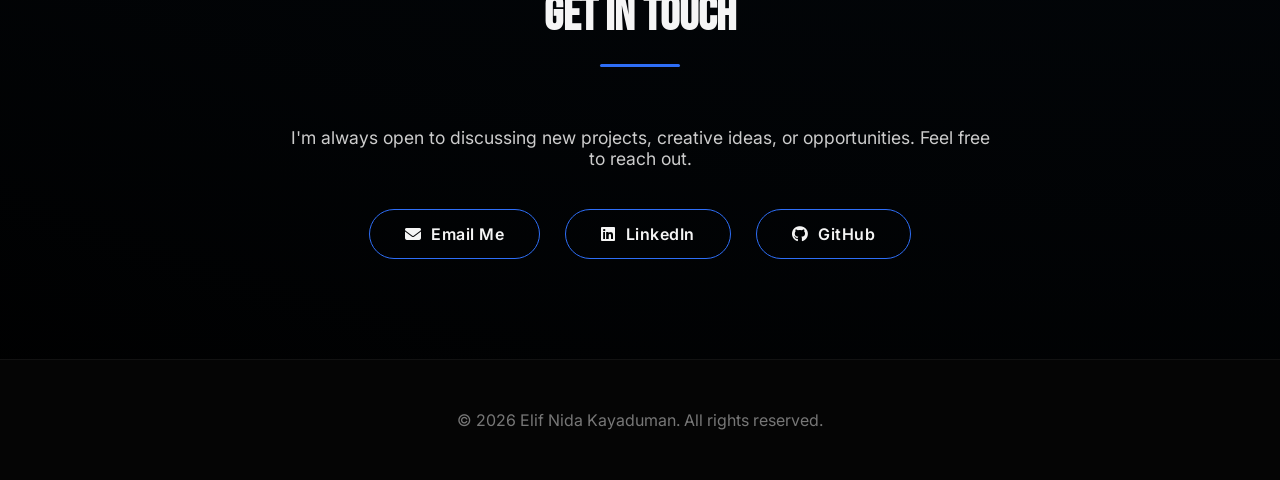
==== commit 48fb3862: "update color scheme in index.html" ====
--- a/index.html
+++ b/index.html
@@ -1,4 +1,4 @@
-<!DOCTYPE html>
+<!DOCTYPE html> 
 <html lang="tr">
 <head>
   <meta charset="UTF-8" />
@@ -16,9 +16,9 @@
   <style>
     :root {
       --bg-dark: #0a0a0a;
-      --bg-gradient: radial-gradient(circle at top right, #1a1a1a 0%, #000 100%);
-      --accent: #a855f7;
-      --accent-light: #c084fc;
+      --bg-gradient: radial-gradient(circle at top right, #0b1a2a 0%, #000 100%);
+      --accent: #2e6ef7;
+      --accent-light: #6ea8ff;
       --text-light: #f5f5f5;
       --text-dim: #b3b3b3;
       --glass: rgba(255, 255, 255, 0.05);
@@ -168,13 +168,13 @@
       border-radius: 20px;
       padding: 30px;
       margin-bottom: 30px;
-      box-shadow: 0 0 20px rgba(168,85,247,0.1);
+      box-shadow: 0 0 20px rgba(46,110,247,0.1);
       transition: all 0.3s ease;
     }
 
     .experience-item:hover, .education-item:hover {
       transform: translateY(-5px);
-      box-shadow: 0 0 30px rgba(168,85,247,0.3);
+      box-shadow: 0 0 30px rgba(46,110,247,0.3);
     }
 
     .experience-item h3, .education-item h3 {
@@ -225,7 +225,7 @@
       background: var(--accent);
       color: #fff;
       transform: translateY(-3px);
-      box-shadow: 0 0 15px rgba(168,85,247,0.6);
+      box-shadow: 0 0 15px rgba(46,110,247,0.6);
     }
 
     footer {
@@ -250,7 +250,6 @@
         justify-content: center;
       }
     }
-
   </style>
 </head>
 <body>
@@ -287,10 +286,10 @@
       <div class="experience-item">
         <h3>AI & Data Consultant</h3>
         <p class="company">Ernst & Young (EY) · Full-time</p>
-        <p class="dates">Aug 2025 - Present · 4 mos | Istanbul, Türkiye · On-site</p>
+        <p class="dates">Aug 2025 - Present | Istanbul, Türkiye · On-site</p>
         <ul>
           <li>Helping organizations accelerate their digital transformation through data and AI-driven solutions.
-Focused on turning complex business challenges into innovative, technology-powered opportunities.</li>
+          Focused on turning complex business challenges into innovative, technology-powered opportunities.</li>
         </ul>
       </div>
 
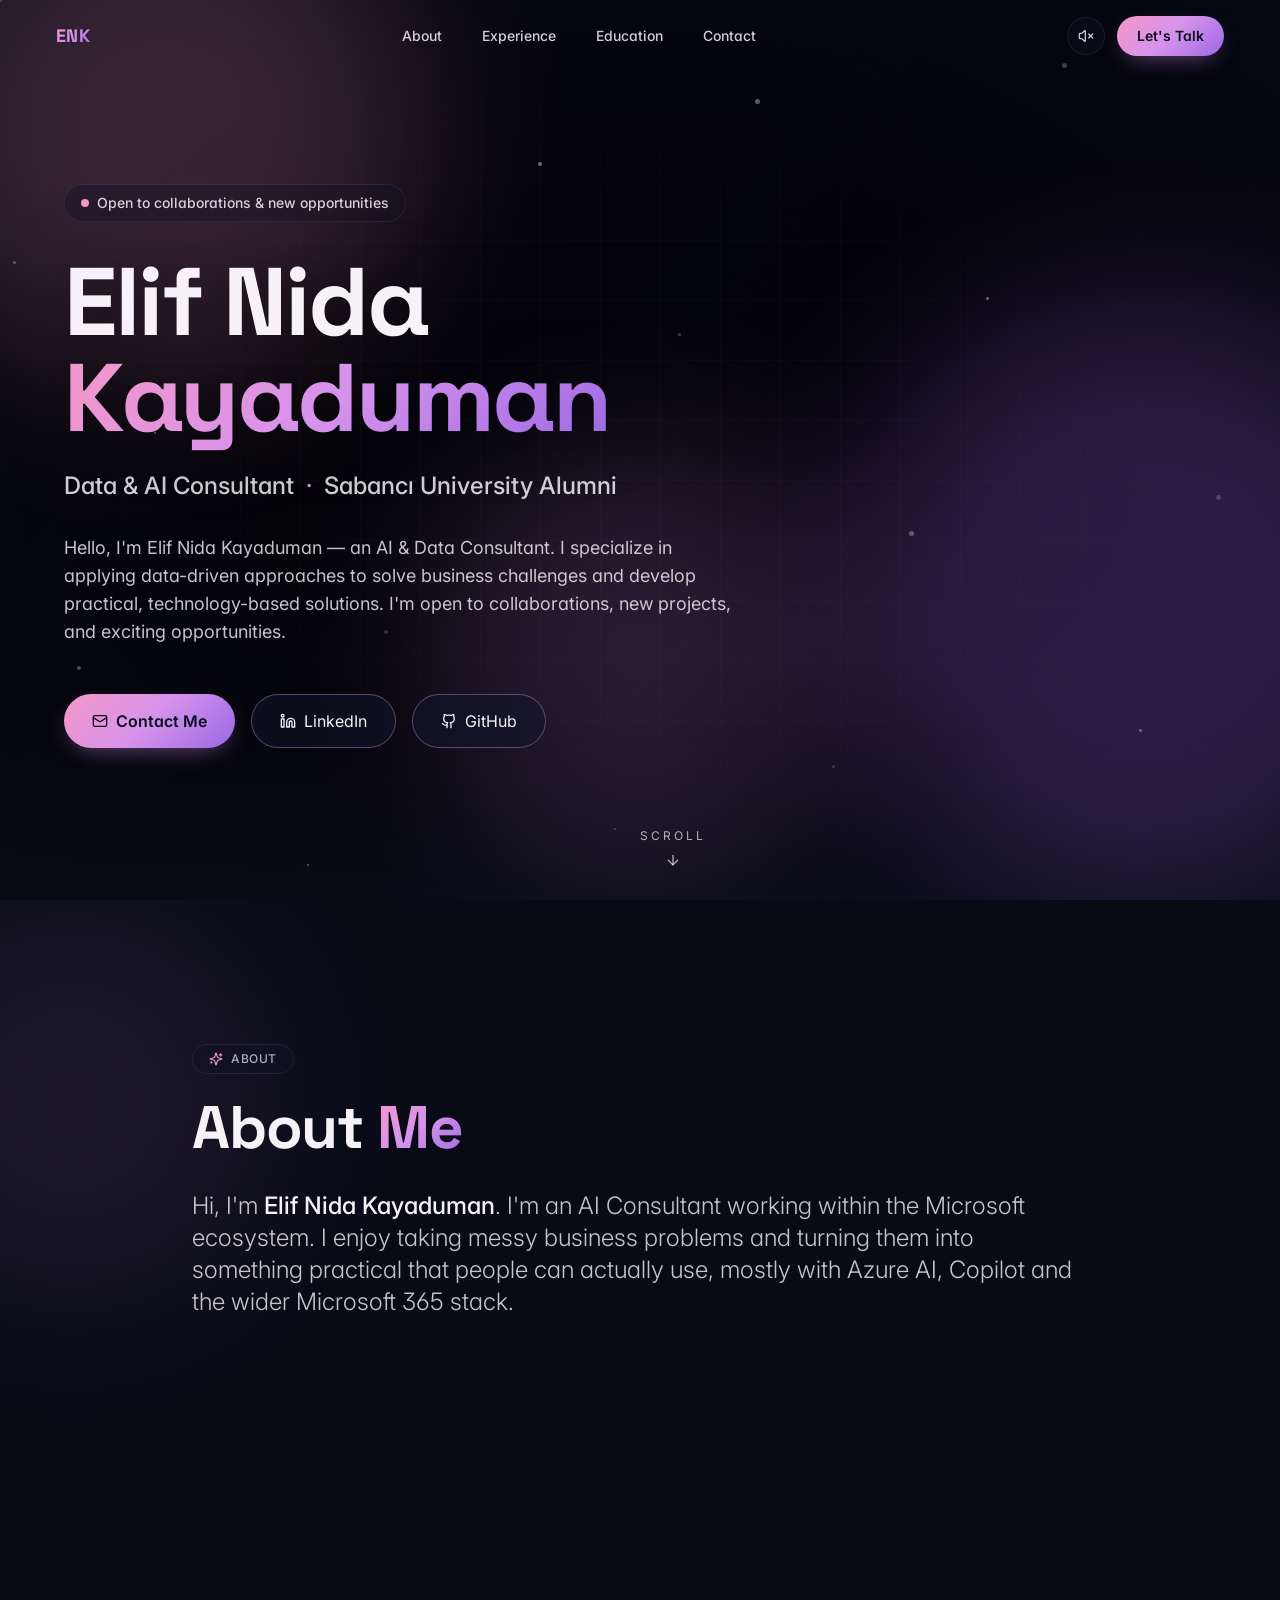
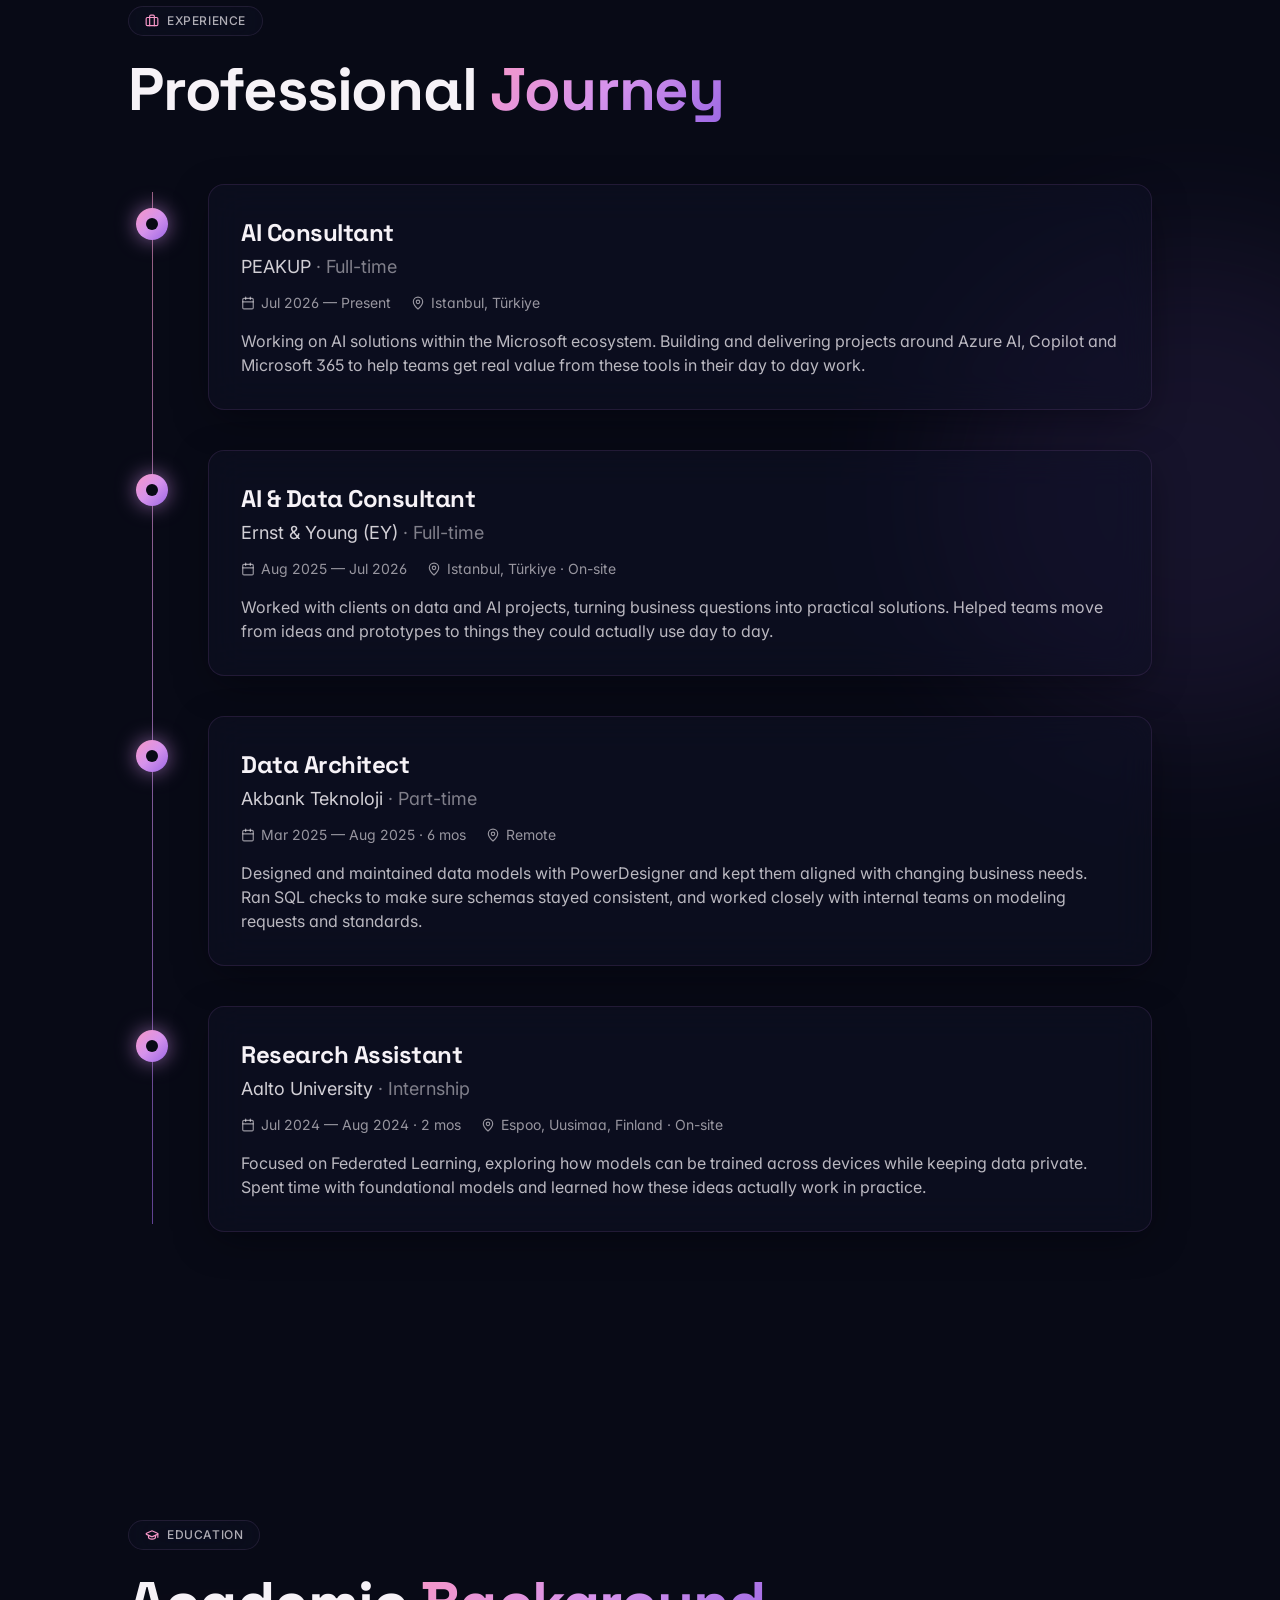
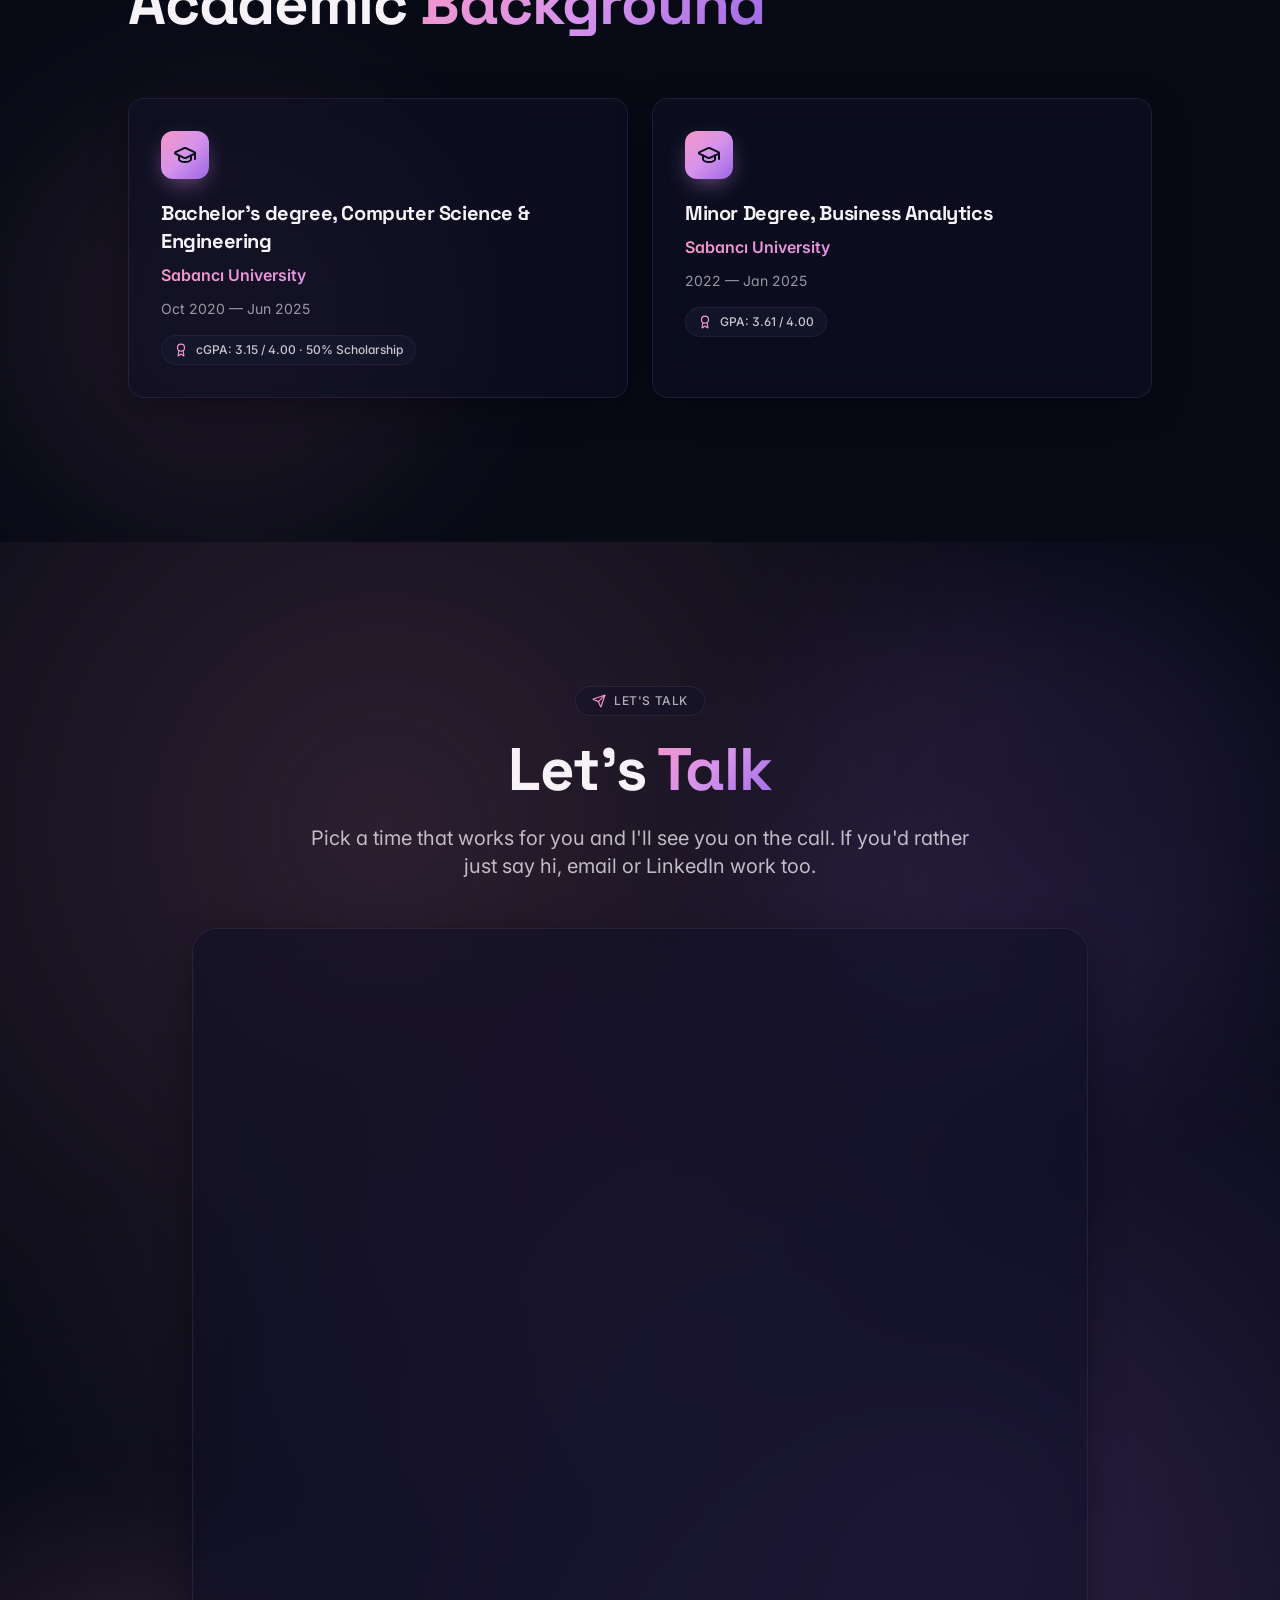
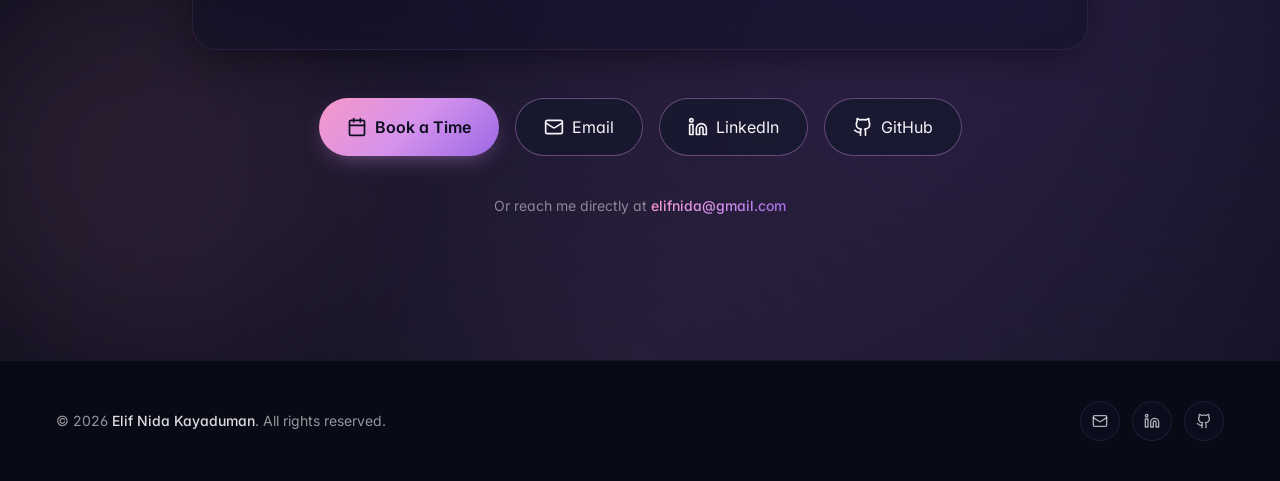
==== commit 5c83cc62: "new website" ====
--- a/index.html
+++ b/index.html
@@ -1,364 +1,26 @@
-<!DOCTYPE html> 
-<html lang="tr">
-<head>
-  <meta charset="UTF-8" />
-  <meta name="viewport" content="width=device-width, initial-scale=1.0" />
-  <title>Elif Nida Kayaduman - Data & AI Consultant</title>
-  <meta
-    name="description"
-    content="Official website of Elif Nida Kayaduman — Data & AI Consultant, Computer Science & Engineering graduate from Sabancı University."
-  />
-
-  <!-- Fonts -->
-  <link href="https://fonts.googleapis.com/css2?family=Inter:wght@300;400;600;700;900&family=Bebas+Neue&display=swap" rel="stylesheet">
-  <link rel="stylesheet" href="https://cdnjs.cloudflare.com/ajax/libs/font-awesome/6.5.0/css/all.min.css">
-
-  <style>
-    :root {
-      --bg-dark: #0a0a0a;
-      --bg-gradient: radial-gradient(circle at top right, #0b1a2a 0%, #000 100%);
-      --accent: #2e6ef7;
-      --accent-light: #6ea8ff;
-      --text-light: #f5f5f5;
-      --text-dim: #b3b3b3;
-      --glass: rgba(255, 255, 255, 0.05);
-    }
-
-    * {
-      margin: 0;
-      padding: 0;
-      box-sizing: border-box;
-    }
-
-    body {
-      background: var(--bg-gradient);
-      font-family: 'Inter', sans-serif;
-      color: var(--text-light);
-      overflow-x: hidden;
-    }
-
-    a {
-      color: var(--accent);
-      text-decoration: none;
-      transition: color 0.3s ease;
-    }
-
-    a:hover {
-      color: var(--accent-light);
-    }
-
-    /* --- Navbar --- */
-    .main-nav {
-      position: fixed;
-      top: 30px;
-      right: 50px;
-      z-index: 10;
-      background: rgba(0,0,0,0.4);
-      backdrop-filter: blur(20px);
-      border-radius: 50px;
-      padding: 10px 30px;
-    }
-
-    .main-nav ul {
-      list-style: none;
-      display: flex;
-      gap: 30px;
-      font-weight: 600;
-    }
-
-    .main-nav a {
-      color: var(--text-light);
-      position: relative;
-    }
-
-    .main-nav a::after {
-      content: '';
-      position: absolute;
-      bottom: -4px;
-      left: 0;
-      width: 0%;
-      height: 2px;
-      background: var(--accent);
-      transition: width 0.3s ease;
-    }
-
-    .main-nav a:hover::after {
-      width: 100%;
-    }
-
-    /* --- Hero --- */
-    .hero-section {
-      height: 100vh;
-      display: flex;
-      justify-content: center;
-      align-items: center;
-      flex-direction: column;
-      position: relative;
-      overflow: hidden;
-      text-align: center;
-    }
-
-    .hero-section::before {
-      content: "KAYADUMAN";
-      position: absolute;
-      top: 50%;
-      left: 50%;
-      transform: translate(-50%, -50%);
-      font-family: "Bebas Neue", sans-serif;
-      font-size: 15rem;
-      color: rgba(255,255,255,0.02);
-      letter-spacing: 10px;
-      user-select: none;
-      z-index: 0;
-    }
-
-    .hero-content {
-      position: relative;
-      z-index: 2;
-    }
-
-    .hero-content h1 {
-      font-family: "Bebas Neue", sans-serif;
-      font-size: 6rem;
-      letter-spacing: 2px;
-      background: linear-gradient(90deg, #fff, var(--accent));
-      -webkit-background-clip: text;
-      -webkit-text-fill-color: transparent;
-      margin-bottom: 15px;
-    }
-
-    .hero-content .tagline {
-      font-size: 1.5em;
-      color: var(--text-dim);
-      font-weight: 300;
-      margin-bottom: 30px;
-    }
-
-    /* --- Sections --- */
-    section {
-      padding: 100px 20px;
-      max-width: 1100px;
-      margin: auto;
-      position: relative;
-    }
-
-    h2 {
-      font-family: "Bebas Neue", sans-serif;
-      font-size: 3rem;
-      text-align: center;
-      margin-bottom: 60px;
-      color: var(--text-light);
-      position: relative;
-    }
-
-    h2::after {
-      content: '';
-      display: block;
-      width: 80px;
-      height: 3px;
-      background: var(--accent);
-      margin: 20px auto 0;
-      border-radius: 2px;
-    }
-
-    /* --- Card Sections --- */
-    .experience-item, .education-item {
-      background: var(--glass);
-      border: 1px solid rgba(255,255,255,0.08);
-      border-radius: 20px;
-      padding: 30px;
-      margin-bottom: 30px;
-      box-shadow: 0 0 20px rgba(46,110,247,0.1);
-      transition: all 0.3s ease;
-    }
-
-    .experience-item:hover, .education-item:hover {
-      transform: translateY(-5px);
-      box-shadow: 0 0 30px rgba(46,110,247,0.3);
-    }
-
-    .experience-item h3, .education-item h3 {
-      font-size: 1.6em;
-      color: var(--accent-light);
-      margin-bottom: 10px;
-    }
-
-    .company, .institution {
-      font-style: italic;
-      color: var(--text-dim);
-    }
-
-    .dates {
-      font-size: 0.9em;
-      color: #aaa;
-      margin-bottom: 15px;
-    }
-
-    ul {
-      margin-left: 20px;
-      color: #ccc;
-    }
-
-    /* --- Contact --- */
-    .contact-links {
-      display: flex;
-      justify-content: center;
-      flex-wrap: wrap;
-      gap: 25px;
-    }
-
-    .contact-button {
-      background: transparent;
-      border: 1px solid var(--accent);
-      border-radius: 40px;
-      padding: 14px 35px;
-      color: var(--text-light);
-      font-weight: 600;
-      letter-spacing: 0.5px;
-      transition: all 0.3s ease;
-      display: flex;
-      align-items: center;
-      gap: 10px;
-    }
-
-    .contact-button:hover {
-      background: var(--accent);
-      color: #fff;
-      transform: translateY(-3px);
-      box-shadow: 0 0 15px rgba(46,110,247,0.6);
-    }
-
-    footer {
-      text-align: center;
-      padding: 50px 20px;
-      color: #777;
-      background: #050505;
-      border-top: 1px solid rgba(255,255,255,0.05);
-    }
-
-    /* --- Responsive --- */
-    @media (max-width: 768px) {
-      .hero-content h1 {
-        font-size: 4rem;
-      }
-      .main-nav {
-        right: 10px;
-        left: 10px;
-      }
-      .main-nav ul {
-        gap: 15px;
-        justify-content: center;
-      }
-    }
-  </style>
-</head>
-<body>
-  <nav class="main-nav">
-    <ul>
-      <li><a href="#about">About</a></li>
-      <li><a href="#experience">Experience</a></li>
-      <li><a href="#education">Education</a></li>
-      <li><a href="#contact">Contact</a></li>
-    </ul>
-  </nav>
-
-  <header class="hero-section">
-    <div class="hero-content">
-      <h1>Elıf Nıda Kayaduman</h1>
-      <p class="tagline">Data & AI Consultant | Sabancı University Alumni</p>
-    </div>
-  </header>
-
-  <main>
-    <section id="about">
-      <h2>About Me</h2>
-      <p style="text-align:center;max-width:800px;margin:auto;color:#ccc;font-size:1.1em;">
-        Hello, I’m <strong>Elif Nida Kayaduman</strong> — an
-        <strong>AI & Data Consultant</strong>. I specialize in applying data-driven
-        approaches to solve business challenges and develop practical,
-        technology-based solutions.
-      </p>
-    </section>
-
-    <section id="experience">
-      <h2>Professıonal Experıence</h2>
-
-      <div class="experience-item">
-        <h3>AI & Data Consultant</h3>
-        <p class="company">Ernst & Young (EY) · Full-time</p>
-        <p class="dates">Aug 2025 - Present | Istanbul, Türkiye · On-site</p>
-        <ul>
-          <li>Helping organizations accelerate their digital transformation through data and AI-driven solutions.
-          Focused on turning complex business challenges into innovative, technology-powered opportunities.</li>
-        </ul>
-      </div>
-
-      <div class="experience-item">
-        <h3>Data Architect</h3>
-        <p class="company">Akbank Teknoloji · Part-time</p>
-        <p class="dates">Mar 2025 - Aug 2025 · 6 mos | Remote</p>
-        <ul>
-          <li>Designed and maintained data models using PowerDesigner, ensuring alignment with evolving business requirements.</li>
-          <li>Performed SQL-based checks to validate schema integrity and support database consistency.</li>
-          <li>Collaborated with internal teams on data modeling requests and contributed to resolving issues related to model structure and data standards.</li>
-        </ul>
-      </div>
-
-      <div class="experience-item">
-        <h3>Research Assistant</h3>
-        <p class="company">Aalto University · Internship</p>
-        <p class="dates">Jul 2024 - Aug 2024 · 2 mos | Espoo, Uusimaa, Finland · On-site</p>
-        <ul>
-          <li>Worked on Federated Learning with a focus on its decentralized training architecture and privacy-preserving mechanisms.</li>
-          <li>Applied foundational models to explore key concepts and gain practical insight into real-world FL implementations.</li>
-        </ul>
-      </div>
-    </section>
-
-    <section id="education">
-      <h2>Educatıon</h2>
-
-      <div class="education-item">
-        <h3>Bachelor's degree, Computer Science & Engineering</h3>
-        <p class="institution">Sabanci University</p>
-        <p class="dates">Oct 2020 - Jun 2025</p>
-        <p class="details">Grade: cGPA: 3.15 / 4.00 | %50 Scholarship</p>
-      </div>
-
-      <div class="education-item">
-        <h3>Minor Degree, Business Analytics</h3>
-        <p class="institution">Sabanci University</p>
-        <p class="dates">2022 - Jan 2025</p>
-        <p class="details">Grade: 3.61 / 4.00</p>
-      </div>
-    </section>
-
-    <section id="contact">
-      <h2>Get In Touch</h2>
-      <p style="text-align:center;max-width:700px;margin:auto;color:#ccc;font-size:1.1em;">
-        I'm always open to discussing new projects, creative ideas, or opportunities. Feel free to reach out.
-      </p>
-      <div class="contact-links" style="margin-top:40px;">
-        <a href="mailto:elifnida@gmail.com" class="contact-button"><i class="fas fa-envelope"></i> Email Me</a>
-        <a href="https://www.linkedin.com/in/nidakayaduman/" target="_blank" rel="noopener noreferrer" class="contact-button"><i class="fab fa-linkedin"></i> LinkedIn</a>
-        <a href="https://github.com/nidakayaduman" target="_blank" rel="noopener noreferrer" class="contact-button"><i class="fab fa-github"></i> GitHub</a>
-      </div>
-    </section>
-  </main>
-
-  <footer>
-    <p>&copy; 2026 Elif Nida Kayaduman. All rights reserved.</p>
-  </footer>
-
-  <script>
-    document.querySelectorAll('a[href^="#"]').forEach(anchor => {
-      anchor.addEventListener('click', function (e) {
-        e.preventDefault();
-        document.querySelector(this.getAttribute('href')).scrollIntoView({
-          behavior: 'smooth'
-        });
-      });
-    });
-  </script>
-</body>
-</html>
+<!doctype html>
+<html lang="en">
+  <head>
+    <meta charset="UTF-8" />
+    <meta name="viewport" content="width=device-width, initial-scale=1.0" />
+    <title>Elif Nida Kayaduman — Data & AI Consultant</title>
+    <meta name="description" content="Personal portfolio of Elif Nida Kayaduman — Data & AI Consultant. Open to collaborations, new projects, and exciting opportunities." />
+    <meta name="author" content="Elif Nida Kayaduman" />
+    <link rel="preconnect" href="https://fonts.googleapis.com">
+    <link rel="preconnect" href="https://fonts.gstatic.com" crossorigin>
+    <link href="https://fonts.googleapis.com/css2?family=Space+Grotesk:wght@400;500;600;700&family=Inter:wght@300;400;500;600;700&display=swap" rel="stylesheet">
+
+    <meta property="og:type" content="website" />
+    <meta property="og:title" content="Elif Nida Kayaduman — Data & AI Consultant" />
+    <meta property="og:description" content="Personal portfolio of Elif Nida Kayaduman — Data & AI Consultant. Sabancı University alumni." />
+    <meta name="twitter:card" content="summary_large_image" />
+    <meta name="twitter:title" content="Elif Nida Kayaduman — Data & AI Consultant" />
+    <meta name="twitter:description" content="Personal portfolio of Elif Nida Kayaduman — Data & AI Consultant. Sabancı University alumni." />
+    <script type="module" crossorigin src="/assets/index-e5Xb1csB.js"></script>
+    <link rel="stylesheet" crossorigin href="/assets/index-B0_NJfJw.css">
+  </head>
+
+  <body>
+    <div id="root"></div>
+  </body>
+</html>
--- a/assets/index-B0_NJfJw.css
+++ b/assets/index-B0_NJfJw.css
@@ -0,0 +1 @@
+@import"https://fonts.googleapis.com/css2?family=Space+Grotesk:wght@400;500;600;700&family=Inter:wght@300;400;500;600;700&display=swap";*,:before,:after{--tw-border-spacing-x: 0;--tw-border-spacing-y: 0;--tw-translate-x: 0;--tw-translate-y: 0;--tw-rotate: 0;--tw-skew-x: 0;--tw-skew-y: 0;--tw-scale-x: 1;--tw-scale-y: 1;--tw-pan-x: ;--tw-pan-y: ;--tw-pinch-zoom: ;--tw-scroll-snap-strictness: proximity;--tw-gradient-from-position: ;--tw-gradient-via-position: ;--tw-gradient-to-position: ;--tw-ordinal: ;--tw-slashed-zero: ;--tw-numeric-figure: ;--tw-numeric-spacing: ;--tw-numeric-fraction: ;--tw-ring-inset: ;--tw-ring-offset-width: 0px;--tw-ring-offset-color: #fff;--tw-ring-color: rgb(59 130 246 / .5);--tw-ring-offset-shadow: 0 0 #0000;--tw-ring-shadow: 0 0 #0000;--tw-shadow: 0 0 #0000;--tw-shadow-colored: 0 0 #0000;--tw-blur: ;--tw-brightness: ;--tw-contrast: ;--tw-grayscale: ;--tw-hue-rotate: ;--tw-invert: ;--tw-saturate: ;--tw-sepia: ;--tw-drop-shadow: ;--tw-backdrop-blur: ;--tw-backdrop-brightness: ;--tw-backdrop-contrast: ;--tw-backdrop-grayscale: ;--tw-backdrop-hue-rotate: ;--tw-backdrop-invert: ;--tw-backdrop-opacity: ;--tw-backdrop-saturate: ;--tw-backdrop-sepia: ;--tw-contain-size: ;--tw-contain-layout: ;--tw-contain-paint: ;--tw-contain-style: }::backdrop{--tw-border-spacing-x: 0;--tw-border-spacing-y: 0;--tw-translate-x: 0;--tw-translate-y: 0;--tw-rotate: 0;--tw-skew-x: 0;--tw-skew-y: 0;--tw-scale-x: 1;--tw-scale-y: 1;--tw-pan-x: ;--tw-pan-y: ;--tw-pinch-zoom: ;--tw-scroll-snap-strictness: proximity;--tw-gradient-from-position: ;--tw-gradient-via-position: ;--tw-gradient-to-position: ;--tw-ordinal: ;--tw-slashed-zero: ;--tw-numeric-figure: ;--tw-numeric-spacing: ;--tw-numeric-fraction: ;--tw-ring-inset: ;--tw-ring-offset-width: 0px;--tw-ring-offset-color: #fff;--tw-ring-color: rgb(59 130 246 / .5);--tw-ring-offset-shadow: 0 0 #0000;--tw-ring-shadow: 0 0 #0000;--tw-shadow: 0 0 #0000;--tw-shadow-colored: 0 0 #0000;--tw-blur: ;--tw-brightness: ;--tw-contrast: ;--tw-grayscale: ;--tw-hue-rotate: ;--tw-invert: ;--tw-saturate: ;--tw-sepia: ;--tw-drop-shadow: ;--tw-backdrop-blur: ;--tw-backdrop-brightness: ;--tw-backdrop-contrast: ;--tw-backdrop-grayscale: ;--tw-backdrop-hue-rotate: ;--tw-backdrop-invert: ;--tw-backdrop-opacity: ;--tw-backdrop-saturate: ;--tw-backdrop-sepia: ;--tw-contain-size: ;--tw-contain-layout: ;--tw-contain-paint: ;--tw-contain-style: }*,:before,:after{box-sizing:border-box;border-width:0;border-style:solid;border-color:#e5e7eb}:before,:after{--tw-content: ""}html,:host{line-height:1.5;-webkit-text-size-adjust:100%;-moz-tab-size:4;-o-tab-size:4;tab-size:4;font-family:Inter,system-ui,sans-serif;font-feature-settings:normal;font-variation-settings:normal;-webkit-tap-highlight-color:transparent}body{margin:0;line-height:inherit}hr{height:0;color:inherit;border-top-width:1px}abbr:where([title]){-webkit-text-decoration:underline dotted;text-decoration:underline dotted}h1,h2,h3,h4,h5,h6{font-size:inherit;font-weight:inherit}a{color:inherit;text-decoration:inherit}b,strong{font-weight:bolder}code,kbd,samp,pre{font-family:ui-monospace,SFMono-Regular,Menlo,Monaco,Consolas,Liberation Mono,Courier New,monospace;font-feature-settings:normal;font-variation-settings:normal;font-size:1em}small{font-size:80%}sub,sup{font-size:75%;line-height:0;position:relative;vertical-align:baseline}sub{bottom:-.25em}sup{top:-.5em}table{text-indent:0;border-color:inherit;border-collapse:collapse}button,input,optgroup,select,textarea{font-family:inherit;font-feature-settings:inherit;font-variation-settings:inherit;font-size:100%;font-weight:inherit;line-height:inherit;letter-spacing:inherit;color:inherit;margin:0;padding:0}button,select{text-transform:none}button,input:where([type=button]),input:where([type=reset]),input:where([type=submit]){-webkit-appearance:button;background-color:transparent;background-image:none}:-moz-focusring{outline:auto}:-moz-ui-invalid{box-shadow:none}progress{vertical-align:baseline}::-webkit-inner-spin-button,::-webkit-outer-spin-button{height:auto}[type=search]{-webkit-appearance:textfield;outline-offset:-2px}::-webkit-search-decoration{-webkit-appearance:none}::-webkit-file-upload-button{-webkit-appearance:button;font:inherit}summary{display:list-item}blockquote,dl,dd,h1,h2,h3,h4,h5,h6,hr,figure,p,pre{margin:0}fieldset{margin:0;padding:0}legend{padding:0}ol,ul,menu{list-style:none;margin:0;padding:0}dialog{padding:0}textarea{resize:vertical}input::-moz-placeholder,textarea::-moz-placeholder{opacity:1;color:#9ca3af}input::placeholder,textarea::placeholder{opacity:1;color:#9ca3af}button,[role=button]{cursor:pointer}:disabled{cursor:default}img,svg,video,canvas,audio,iframe,embed,object{display:block;vertical-align:middle}img,video{max-width:100%;height:auto}[hidden]:where(:not([hidden=until-found])){display:none}*{border-color:hsl(var(--border))}html{scroll-behavior:smooth}body{background-color:hsl(var(--background));color:hsl(var(--foreground));font-family:Inter,system-ui,-apple-system,sans-serif;font-feature-settings:"ss01","cv11";overflow-x:hidden}h1,h2,h3,h4{font-family:Space Grotesk,Inter,sans-serif;letter-spacing:-.02em}::-moz-selection{background:hsl(var(--lilac) / .4);color:hsl(var(--foreground))}::selection{background:hsl(var(--lilac) / .4);color:hsl(var(--foreground))}.container{width:100%;margin-right:auto;margin-left:auto;padding-right:1rem;padding-left:1rem}@media (min-width: 40rem){.container{max-width:40rem}}@media (min-width: 48rem){.container{max-width:48rem}}@media (min-width: 64rem){.container{max-width:64rem}}@media (min-width: 80rem){.container{max-width:80rem}}@media (min-width: 96rem){.container{max-width:96rem}}.sr-only{position:absolute;width:1px;height:1px;padding:0;margin:-1px;overflow:hidden;clip:rect(0,0,0,0);white-space:nowrap;border-width:0}.pointer-events-none{pointer-events:none}.pointer-events-auto{pointer-events:auto}.visible{visibility:visible}.invisible{visibility:hidden}.fixed{position:fixed}.absolute{position:absolute}.relative{position:relative}.-inset-4{top:-1rem;right:-1rem;bottom:-1rem;left:-1rem}.inset-0{top:0;right:0;bottom:0;left:0}.inset-x-0{left:0;right:0}.inset-y-0{top:0;bottom:0}.-bottom-1{bottom:-.25rem}.-bottom-12{bottom:-3rem}.-bottom-3{bottom:-.75rem}.-left-12{left:-3rem}.-left-20{left:-5rem}.-left-24{left:-6rem}.-left-32{left:-8rem}.-right-12{right:-3rem}.-right-40{right:-10rem}.-top-12{top:-3rem}.-top-2{top:-.5rem}.-top-32{top:-8rem}.-top-8{top:-2rem}.bottom-0{bottom:0}.bottom-0\.5{bottom:.125rem}.bottom-1\.5{bottom:.375rem}.bottom-10{bottom:2.5rem}.bottom-12{bottom:3rem}.bottom-2{bottom:.5rem}.bottom-32{bottom:8rem}.bottom-4{bottom:1rem}.bottom-6{bottom:1.5rem}.bottom-8{bottom:2rem}.left-0{left:0}.left-1{left:.25rem}.left-1\.5{left:.375rem}.left-1\/2{left:50%}.left-1\/3{left:33.333333%}.left-1\/4{left:25%}.left-2{left:.5rem}.left-20{left:5rem}.left-3{left:.75rem}.left-4{left:1rem}.left-8{left:2rem}.left-\[50\%\]{left:50%}.right-0{right:0}.right-1{right:.25rem}.right-1\.5{right:.375rem}.right-1\/4{right:25%}.right-2{right:.5rem}.right-3{right:.75rem}.right-32{right:8rem}.right-4{right:1rem}.right-6{right:1.5rem}.right-8{right:2rem}.top-0{top:0}.top-0\.5{top:.125rem}.top-1\.5{top:.375rem}.top-1\/2{top:50%}.top-1\/3{top:33.333333%}.top-1\/4{top:25%}.top-10{top:2.5rem}.top-2{top:.5rem}.top-20{top:5rem}.top-3{top:.75rem}.top-3\.5{top:.875rem}.top-4{top:1rem}.top-40{top:10rem}.top-6{top:1.5rem}.top-8{top:2rem}.top-\[1px\]{top:1px}.top-\[50\%\]{top:50%}.top-\[60\%\]{top:60%}.top-full{top:100%}.-z-10{z-index:-10}.z-10{z-index:10}.z-20{z-index:20}.z-40{z-index:40}.z-50{z-index:50}.z-\[100\]{z-index:100}.z-\[1\]{z-index:1}.-mx-1{margin-left:-.25rem;margin-right:-.25rem}.mx-2{margin-left:.5rem;margin-right:.5rem}.mx-3{margin-left:.75rem;margin-right:.75rem}.mx-3\.5{margin-left:.875rem;margin-right:.875rem}.mx-auto{margin-left:auto;margin-right:auto}.my-0\.5{margin-top:.125rem;margin-bottom:.125rem}.my-1{margin-top:.25rem;margin-bottom:.25rem}.-ml-4{margin-left:-1rem}.-mt-4{margin-top:-1rem}.mb-1{margin-bottom:.25rem}.mb-12{margin-bottom:3rem}.mb-16{margin-bottom:4rem}.mb-2{margin-bottom:.5rem}.mb-20{margin-bottom:5rem}.mb-24{margin-bottom:6rem}.mb-3{margin-bottom:.75rem}.mb-4{margin-bottom:1rem}.mb-5{margin-bottom:1.25rem}.mb-6{margin-bottom:1.5rem}.mb-8{margin-bottom:2rem}.ml-1{margin-left:.25rem}.ml-auto{margin-left:auto}.mr-2{margin-right:.5rem}.mt-1{margin-top:.25rem}.mt-1\.5{margin-top:.375rem}.mt-10{margin-top:2.5rem}.mt-16{margin-top:4rem}.mt-2{margin-top:.5rem}.mt-24{margin-top:6rem}.mt-4{margin-top:1rem}.mt-6{margin-top:1.5rem}.mt-8{margin-top:2rem}.mt-auto{margin-top:auto}.block{display:block}.flex{display:flex}.inline-flex{display:inline-flex}.table{display:table}.grid{display:grid}.hidden{display:none}.aspect-square{aspect-ratio:1 / 1}.aspect-video{aspect-ratio:16 / 9}.size-4{width:1rem;height:1rem}.h-0\.5{height:.125rem}.h-1{height:.25rem}.h-1\.5{height:.375rem}.h-10{height:2.5rem}.h-11{height:2.75rem}.h-12{height:3rem}.h-16{height:4rem}.h-2{height:.5rem}.h-2\.5{height:.625rem}.h-20{height:5rem}.h-24{height:6rem}.h-3{height:.75rem}.h-3\.5{height:.875rem}.h-32{height:8rem}.h-4{height:1rem}.h-40{height:10rem}.h-48{height:12rem}.h-5{height:1.25rem}.h-6{height:1.5rem}.h-64{height:16rem}.h-7{height:1.75rem}.h-8{height:2rem}.h-9{height:2.25rem}.h-96{height:24rem}.h-\[1px\]{height:1px}.h-\[400px\]{height:400px}.h-\[420px\]{height:420px}.h-\[450px\]{height:450px}.h-\[500px\]{height:500px}.h-\[520px\]{height:520px}.h-\[600px\]{height:600px}.h-\[var\(--radix-navigation-menu-viewport-height\)\]{height:var(--radix-navigation-menu-viewport-height)}.h-\[var\(--radix-select-trigger-height\)\]{height:var(--radix-select-trigger-height)}.h-auto{height:auto}.h-full{height:100%}.h-px{height:1px}.h-screen{height:100vh}.h-svh{height:100svh}.max-h-96{max-height:24rem}.max-h-\[300px\]{max-height:300px}.max-h-screen{max-height:100vh}.min-h-0{min-height:0px}.min-h-\[80px\]{min-height:80px}.min-h-screen{min-height:100vh}.min-h-svh{min-height:100svh}.w-0{width:0px}.w-1{width:.25rem}.w-1\.5{width:.375rem}.w-10{width:2.5rem}.w-11{width:2.75rem}.w-12{width:3rem}.w-16{width:4rem}.w-2{width:.5rem}.w-2\.5{width:.625rem}.w-20{width:5rem}.w-28{width:7rem}.w-3{width:.75rem}.w-3\.5{width:.875rem}.w-3\/4{width:75%}.w-32{width:8rem}.w-4{width:1rem}.w-5{width:1.25rem}.w-6{width:1.5rem}.w-64{width:16rem}.w-7{width:1.75rem}.w-72{width:18rem}.w-8{width:2rem}.w-9{width:2.25rem}.w-96{width:24rem}.w-\[--sidebar-width\]{width:var(--sidebar-width)}.w-\[100px\]{width:100px}.w-\[1px\]{width:1px}.w-\[260px\]{width:260px}.w-\[400px\]{width:400px}.w-\[420px\]{width:420px}.w-\[450px\]{width:450px}.w-\[500px\]{width:500px}.w-\[520px\]{width:520px}.w-\[600px\]{width:600px}.w-auto{width:auto}.w-full{width:100%}.w-max{width:-moz-max-content;width:max-content}.w-px{width:1px}.min-w-0{min-width:0px}.min-w-5{min-width:1.25rem}.min-w-\[12rem\]{min-width:12rem}.min-w-\[8rem\]{min-width:8rem}.min-w-\[var\(--radix-select-trigger-width\)\]{min-width:var(--radix-select-trigger-width)}.max-w-2xl{max-width:42rem}.max-w-3xl{max-width:48rem}.max-w-48{max-width:12rem}.max-w-4xl{max-width:56rem}.max-w-5xl{max-width:64rem}.max-w-6xl{max-width:72rem}.max-w-7xl{max-width:80rem}.max-w-\[--skeleton-width\]{max-width:var(--skeleton-width)}.max-w-\[90vw\]{max-width:90vw}.max-w-lg{max-width:32rem}.max-w-max{max-width:-moz-max-content;max-width:max-content}.flex-1{flex:1 1 0%}.shrink-0{flex-shrink:0}.grow{flex-grow:1}.grow-0{flex-grow:0}.basis-full{flex-basis:100%}.caption-bottom{caption-side:bottom}.border-collapse{border-collapse:collapse}.-translate-x-1\/2{--tw-translate-x: -50%;transform:translate(var(--tw-translate-x),var(--tw-translate-y)) rotate(var(--tw-rotate)) skew(var(--tw-skew-x)) skewY(var(--tw-skew-y)) scaleX(var(--tw-scale-x)) scaleY(var(--tw-scale-y))}.-translate-x-px{--tw-translate-x: -1px;transform:translate(var(--tw-translate-x),var(--tw-translate-y)) rotate(var(--tw-rotate)) skew(var(--tw-skew-x)) skewY(var(--tw-skew-y)) scaleX(var(--tw-scale-x)) scaleY(var(--tw-scale-y))}.-translate-y-1\/2{--tw-translate-y: -50%;transform:translate(var(--tw-translate-x),var(--tw-translate-y)) rotate(var(--tw-rotate)) skew(var(--tw-skew-x)) skewY(var(--tw-skew-y)) scaleX(var(--tw-scale-x)) scaleY(var(--tw-scale-y))}.-translate-y-2{--tw-translate-y: -.5rem;transform:translate(var(--tw-translate-x),var(--tw-translate-y)) rotate(var(--tw-rotate)) skew(var(--tw-skew-x)) skewY(var(--tw-skew-y)) scaleX(var(--tw-scale-x)) scaleY(var(--tw-scale-y))}.translate-x-\[-50\%\]{--tw-translate-x: -50%;transform:translate(var(--tw-translate-x),var(--tw-translate-y)) rotate(var(--tw-rotate)) skew(var(--tw-skew-x)) skewY(var(--tw-skew-y)) scaleX(var(--tw-scale-x)) scaleY(var(--tw-scale-y))}.translate-x-px{--tw-translate-x: 1px;transform:translate(var(--tw-translate-x),var(--tw-translate-y)) rotate(var(--tw-rotate)) skew(var(--tw-skew-x)) skewY(var(--tw-skew-y)) scaleX(var(--tw-scale-x)) scaleY(var(--tw-scale-y))}.translate-y-0{--tw-translate-y: 0px;transform:translate(var(--tw-translate-x),var(--tw-translate-y)) rotate(var(--tw-rotate)) skew(var(--tw-skew-x)) skewY(var(--tw-skew-y)) scaleX(var(--tw-scale-x)) scaleY(var(--tw-scale-y))}.translate-y-12{--tw-translate-y: 3rem;transform:translate(var(--tw-translate-x),var(--tw-translate-y)) rotate(var(--tw-rotate)) skew(var(--tw-skew-x)) skewY(var(--tw-skew-y)) scaleX(var(--tw-scale-x)) scaleY(var(--tw-scale-y))}.translate-y-8{--tw-translate-y: 2rem;transform:translate(var(--tw-translate-x),var(--tw-translate-y)) rotate(var(--tw-rotate)) skew(var(--tw-skew-x)) skewY(var(--tw-skew-y)) scaleX(var(--tw-scale-x)) scaleY(var(--tw-scale-y))}.translate-y-\[-50\%\]{--tw-translate-y: -50%;transform:translate(var(--tw-translate-x),var(--tw-translate-y)) rotate(var(--tw-rotate)) skew(var(--tw-skew-x)) skewY(var(--tw-skew-y)) scaleX(var(--tw-scale-x)) scaleY(var(--tw-scale-y))}.-rotate-1{--tw-rotate: -1deg;transform:translate(var(--tw-translate-x),var(--tw-translate-y)) rotate(var(--tw-rotate)) skew(var(--tw-skew-x)) skewY(var(--tw-skew-y)) scaleX(var(--tw-scale-x)) scaleY(var(--tw-scale-y))}.-rotate-2{--tw-rotate: -2deg;transform:translate(var(--tw-translate-x),var(--tw-translate-y)) rotate(var(--tw-rotate)) skew(var(--tw-skew-x)) skewY(var(--tw-skew-y)) scaleX(var(--tw-scale-x)) scaleY(var(--tw-scale-y))}.rotate-1{--tw-rotate: 1deg;transform:translate(var(--tw-translate-x),var(--tw-translate-y)) rotate(var(--tw-rotate)) skew(var(--tw-skew-x)) skewY(var(--tw-skew-y)) scaleX(var(--tw-scale-x)) scaleY(var(--tw-scale-y))}.rotate-2{--tw-rotate: 2deg;transform:translate(var(--tw-translate-x),var(--tw-translate-y)) rotate(var(--tw-rotate)) skew(var(--tw-skew-x)) skewY(var(--tw-skew-y)) scaleX(var(--tw-scale-x)) scaleY(var(--tw-scale-y))}.rotate-3{--tw-rotate: 3deg;transform:translate(var(--tw-translate-x),var(--tw-translate-y)) rotate(var(--tw-rotate)) skew(var(--tw-skew-x)) skewY(var(--tw-skew-y)) scaleX(var(--tw-scale-x)) scaleY(var(--tw-scale-y))}.rotate-45{--tw-rotate: 45deg;transform:translate(var(--tw-translate-x),var(--tw-translate-y)) rotate(var(--tw-rotate)) skew(var(--tw-skew-x)) skewY(var(--tw-skew-y)) scaleX(var(--tw-scale-x)) scaleY(var(--tw-scale-y))}.rotate-90{--tw-rotate: 90deg;transform:translate(var(--tw-translate-x),var(--tw-translate-y)) rotate(var(--tw-rotate)) skew(var(--tw-skew-x)) skewY(var(--tw-skew-y)) scaleX(var(--tw-scale-x)) scaleY(var(--tw-scale-y))}.scale-100{--tw-scale-x: 1;--tw-scale-y: 1;transform:translate(var(--tw-translate-x),var(--tw-translate-y)) rotate(var(--tw-rotate)) skew(var(--tw-skew-x)) skewY(var(--tw-skew-y)) scaleX(var(--tw-scale-x)) scaleY(var(--tw-scale-y))}.scale-105{--tw-scale-x: 1.05;--tw-scale-y: 1.05;transform:translate(var(--tw-translate-x),var(--tw-translate-y)) rotate(var(--tw-rotate)) skew(var(--tw-skew-x)) skewY(var(--tw-skew-y)) scaleX(var(--tw-scale-x)) scaleY(var(--tw-scale-y))}.scale-110{--tw-scale-x: 1.1;--tw-scale-y: 1.1;transform:translate(var(--tw-translate-x),var(--tw-translate-y)) rotate(var(--tw-rotate)) skew(var(--tw-skew-x)) skewY(var(--tw-skew-y)) scaleX(var(--tw-scale-x)) scaleY(var(--tw-scale-y))}.transform{transform:translate(var(--tw-translate-x),var(--tw-translate-y)) rotate(var(--tw-rotate)) skew(var(--tw-skew-x)) skewY(var(--tw-skew-y)) scaleX(var(--tw-scale-x)) scaleY(var(--tw-scale-y))}@keyframes pulse{50%{opacity:.5}}.animate-pulse{animation:pulse 2s cubic-bezier(.4,0,.6,1) infinite}.cursor-default{cursor:default}.cursor-pointer{cursor:pointer}.touch-none{touch-action:none}.select-none{-webkit-user-select:none;-moz-user-select:none;user-select:none}.list-none{list-style-type:none}.grid-cols-1{grid-template-columns:repeat(1,minmax(0,1fr))}.grid-cols-2{grid-template-columns:repeat(2,minmax(0,1fr))}.flex-row{flex-direction:row}.flex-col{flex-direction:column}.flex-col-reverse{flex-direction:column-reverse}.flex-wrap{flex-wrap:wrap}.items-start{align-items:flex-start}.items-end{align-items:flex-end}.items-center{align-items:center}.items-stretch{align-items:stretch}.justify-center{justify-content:center}.justify-between{justify-content:space-between}.gap-1{gap:.25rem}.gap-1\.5{gap:.375rem}.gap-10{gap:2.5rem}.gap-2{gap:.5rem}.gap-3{gap:.75rem}.gap-4{gap:1rem}.gap-6{gap:1.5rem}.gap-8{gap:2rem}.gap-x-5{-moz-column-gap:1.25rem;column-gap:1.25rem}.gap-y-2{row-gap:.5rem}.space-x-1>:not([hidden])~:not([hidden]){--tw-space-x-reverse: 0;margin-right:calc(.25rem * var(--tw-space-x-reverse));margin-left:calc(.25rem * calc(1 - var(--tw-space-x-reverse)))}.space-x-2>:not([hidden])~:not([hidden]){--tw-space-x-reverse: 0;margin-right:calc(.5rem * var(--tw-space-x-reverse));margin-left:calc(.5rem * calc(1 - var(--tw-space-x-reverse)))}.space-x-4>:not([hidden])~:not([hidden]){--tw-space-x-reverse: 0;margin-right:calc(1rem * var(--tw-space-x-reverse));margin-left:calc(1rem * calc(1 - var(--tw-space-x-reverse)))}.space-y-1>:not([hidden])~:not([hidden]){--tw-space-y-reverse: 0;margin-top:calc(.25rem * calc(1 - var(--tw-space-y-reverse)));margin-bottom:calc(.25rem * var(--tw-space-y-reverse))}.space-y-1\.5>:not([hidden])~:not([hidden]){--tw-space-y-reverse: 0;margin-top:calc(.375rem * calc(1 - var(--tw-space-y-reverse)));margin-bottom:calc(.375rem * var(--tw-space-y-reverse))}.space-y-10>:not([hidden])~:not([hidden]){--tw-space-y-reverse: 0;margin-top:calc(2.5rem * calc(1 - var(--tw-space-y-reverse)));margin-bottom:calc(2.5rem * var(--tw-space-y-reverse))}.space-y-2>:not([hidden])~:not([hidden]){--tw-space-y-reverse: 0;margin-top:calc(.5rem * calc(1 - var(--tw-space-y-reverse)));margin-bottom:calc(.5rem * var(--tw-space-y-reverse))}.space-y-4>:not([hidden])~:not([hidden]){--tw-space-y-reverse: 0;margin-top:calc(1rem * calc(1 - var(--tw-space-y-reverse)));margin-bottom:calc(1rem * var(--tw-space-y-reverse))}.space-y-6>:not([hidden])~:not([hidden]){--tw-space-y-reverse: 0;margin-top:calc(1.5rem * calc(1 - var(--tw-space-y-reverse)));margin-bottom:calc(1.5rem * var(--tw-space-y-reverse))}.space-y-8>:not([hidden])~:not([hidden]){--tw-space-y-reverse: 0;margin-top:calc(2rem * calc(1 - var(--tw-space-y-reverse)));margin-bottom:calc(2rem * var(--tw-space-y-reverse))}.self-start{align-self:flex-start}.overflow-auto{overflow:auto}.overflow-hidden{overflow:hidden}.overflow-y-auto{overflow-y:auto}.overflow-x-hidden{overflow-x:hidden}.whitespace-nowrap{white-space:nowrap}.whitespace-pre-line{white-space:pre-line}.break-words{overflow-wrap:break-word}.rounded-2xl{border-radius:1rem}.rounded-3xl{border-radius:1.5rem}.rounded-\[2px\]{border-radius:2px}.rounded-\[inherit\]{border-radius:inherit}.rounded-full{border-radius:9999px}.rounded-lg{border-radius:var(--radius)}.rounded-md{border-radius:calc(var(--radius) - 2px)}.rounded-sm{border-radius:calc(var(--radius) - 4px)}.rounded-xl{border-radius:.75rem}.rounded-b-md{border-bottom-right-radius:calc(var(--radius) - 2px);border-bottom-left-radius:calc(var(--radius) - 2px)}.rounded-l-md{border-top-left-radius:calc(var(--radius) - 2px);border-bottom-left-radius:calc(var(--radius) - 2px)}.rounded-r-md{border-top-right-radius:calc(var(--radius) - 2px);border-bottom-right-radius:calc(var(--radius) - 2px)}.rounded-t-3xl{border-top-left-radius:1.5rem;border-top-right-radius:1.5rem}.rounded-t-\[10px\]{border-top-left-radius:10px;border-top-right-radius:10px}.rounded-t-lg{border-top-left-radius:var(--radius);border-top-right-radius:var(--radius)}.rounded-tl-sm{border-top-left-radius:calc(var(--radius) - 4px)}.border{border-width:1px}.border-2{border-width:2px}.border-4{border-width:4px}.border-\[1\.5px\]{border-width:1.5px}.border-y{border-top-width:1px;border-bottom-width:1px}.border-b{border-bottom-width:1px}.border-l{border-left-width:1px}.border-l-2{border-left-width:2px}.border-r{border-right-width:1px}.border-t{border-top-width:1px}.border-dashed{border-style:dashed}.border-\[--color-border\]{border-color:var(--color-border)}.border-black{--tw-border-opacity: 1;border-color:rgb(0 0 0 / var(--tw-border-opacity, 1))}.border-border{border-color:hsl(var(--border))}.border-border\/40{border-color:hsl(var(--border) / .4)}.border-border\/50{border-color:hsl(var(--border) / .5)}.border-border\/60{border-color:hsl(var(--border) / .6)}.border-destructive{border-color:hsl(var(--destructive))}.border-destructive\/50{border-color:hsl(var(--destructive) / .5)}.border-gray-400{--tw-border-opacity: 1;border-color:rgb(156 163 175 / var(--tw-border-opacity, 1))}.border-gray-700{--tw-border-opacity: 1;border-color:rgb(55 65 81 / var(--tw-border-opacity, 1))}.border-gray-800\/50{border-color:#1f293780}.border-input{border-color:hsl(var(--input))}.border-orange-300\/30{border-color:#fdba744d}.border-primary{border-color:hsl(var(--primary))}.border-red-700{--tw-border-opacity: 1;border-color:rgb(185 28 28 / var(--tw-border-opacity, 1))}.border-slate-300\/50{border-color:#cbd5e180}.border-transparent{border-color:transparent}.border-l-transparent{border-left-color:transparent}.border-t-transparent{border-top-color:transparent}.bg-\[--color-bg\]{background-color:var(--color-bg)}.bg-accent{background-color:hsl(var(--accent))}.bg-amber-500{--tw-bg-opacity: 1;background-color:rgb(245 158 11 / var(--tw-bg-opacity, 1))}.bg-amber-900\/15{background-color:#78350f26}.bg-background{background-color:hsl(var(--background))}.bg-background\/95{background-color:hsl(var(--background) / .95)}.bg-black{--tw-bg-opacity: 1;background-color:rgb(0 0 0 / var(--tw-bg-opacity, 1))}.bg-black\/25{background-color:#00000040}.bg-black\/30{background-color:#0000004d}.bg-black\/40{background-color:#0006}.bg-black\/50{background-color:#00000080}.bg-black\/60{background-color:#0009}.bg-black\/80{background-color:#000c}.bg-border{background-color:hsl(var(--border))}.bg-brand-lilac\/20{background-color:hsl(var(--lilac) / .2)}.bg-brand-lilac\/35{background-color:hsl(var(--lilac) / .35)}.bg-brand-pink{background-color:hsl(var(--pink))}.bg-brand-pink\/15{background-color:hsl(var(--pink) / .15)}.bg-brand-pink\/20{background-color:hsl(var(--pink) / .2)}.bg-brand-pink\/40{background-color:hsl(var(--pink) / .4)}.bg-brand-purple\/20{background-color:hsl(var(--purple) / .2)}.bg-brand-purple\/25{background-color:hsl(var(--purple) / .25)}.bg-brand-purple\/50{background-color:hsl(var(--purple) / .5)}.bg-card{background-color:hsl(var(--card))}.bg-destructive{background-color:hsl(var(--destructive))}.bg-foreground{background-color:hsl(var(--foreground))}.bg-gray-100{--tw-bg-opacity: 1;background-color:rgb(243 244 246 / var(--tw-bg-opacity, 1))}.bg-gray-300{--tw-bg-opacity: 1;background-color:rgb(209 213 219 / var(--tw-bg-opacity, 1))}.bg-gray-300\/30{background-color:#d1d5db4d}.bg-gray-400{--tw-bg-opacity: 1;background-color:rgb(156 163 175 / var(--tw-bg-opacity, 1))}.bg-gray-50\/50{background-color:#f9fafb80}.bg-gray-800{--tw-bg-opacity: 1;background-color:rgb(31 41 55 / var(--tw-bg-opacity, 1))}.bg-gray-900{--tw-bg-opacity: 1;background-color:rgb(17 24 39 / var(--tw-bg-opacity, 1))}.bg-muted{background-color:hsl(var(--muted))}.bg-muted\/30{background-color:hsl(var(--muted) / .3)}.bg-muted\/50{background-color:hsl(var(--muted) / .5)}.bg-popover{background-color:hsl(var(--popover))}.bg-primary{background-color:hsl(var(--primary))}.bg-red-500{--tw-bg-opacity: 1;background-color:rgb(239 68 68 / var(--tw-bg-opacity, 1))}.bg-red-900\/20{background-color:#7f1d1d33}.bg-red-900\/5{background-color:#7f1d1d0d}.bg-secondary{background-color:hsl(var(--secondary))}.bg-secondary\/60{background-color:hsl(var(--secondary) / .6)}.bg-slate-200\/40{background-color:#e2e8f066}.bg-transparent{background-color:transparent}.bg-white{--tw-bg-opacity: 1;background-color:rgb(255 255 255 / var(--tw-bg-opacity, 1))}.bg-white\/20{background-color:#fff3}.bg-white\/70{background-color:#ffffffb3}.bg-yellow-100\/20{background-color:#fef9c333}.bg-yellow-100\/30{background-color:#fef9c34d}.bg-\[radial-gradient\(ellipse_at_center\,transparent_40\%\,hsl\(232_55\%_5\%\/0\.85\)_100\%\)\]{background-image:radial-gradient(ellipse at center,transparent 40%,hsl(232 55% 5%/.85) 100%)}.bg-gradient-to-b{background-image:linear-gradient(to bottom,var(--tw-gradient-stops))}.bg-gradient-to-br{background-image:linear-gradient(to bottom right,var(--tw-gradient-stops))}.bg-gradient-to-l{background-image:linear-gradient(to left,var(--tw-gradient-stops))}.bg-gradient-to-r{background-image:linear-gradient(to right,var(--tw-gradient-stops))}.bg-gradient-to-t{background-image:linear-gradient(to top,var(--tw-gradient-stops))}.from-background{--tw-gradient-from: hsl(var(--background)) var(--tw-gradient-from-position);--tw-gradient-to: hsl(var(--background) / 0) var(--tw-gradient-to-position);--tw-gradient-stops: var(--tw-gradient-from), var(--tw-gradient-to)}.from-black{--tw-gradient-from: #000 var(--tw-gradient-from-position);--tw-gradient-to: rgb(0 0 0 / 0) var(--tw-gradient-to-position);--tw-gradient-stops: var(--tw-gradient-from), var(--tw-gradient-to)}.from-gray-300{--tw-gradient-from: #d1d5db var(--tw-gradient-from-position);--tw-gradient-to: rgb(209 213 219 / 0) var(--tw-gradient-to-position);--tw-gradient-stops: var(--tw-gradient-from), var(--tw-gradient-to)}.from-gray-500{--tw-gradient-from: #6b7280 var(--tw-gradient-from-position);--tw-gradient-to: rgb(107 114 128 / 0) var(--tw-gradient-to-position);--tw-gradient-stops: var(--tw-gradient-from), var(--tw-gradient-to)}.from-orange-200{--tw-gradient-from: #fed7aa var(--tw-gradient-from-position);--tw-gradient-to: rgb(254 215 170 / 0) var(--tw-gradient-to-position);--tw-gradient-stops: var(--tw-gradient-from), var(--tw-gradient-to)}.from-red-500{--tw-gradient-from: #ef4444 var(--tw-gradient-from-position);--tw-gradient-to: rgb(239 68 68 / 0) var(--tw-gradient-to-position);--tw-gradient-stops: var(--tw-gradient-from), var(--tw-gradient-to)}.from-slate-100{--tw-gradient-from: #f1f5f9 var(--tw-gradient-from-position);--tw-gradient-to: rgb(241 245 249 / 0) var(--tw-gradient-to-position);--tw-gradient-stops: var(--tw-gradient-from), var(--tw-gradient-to)}.from-slate-100\/10{--tw-gradient-from: rgb(241 245 249 / .1) var(--tw-gradient-from-position);--tw-gradient-to: rgb(241 245 249 / 0) var(--tw-gradient-to-position);--tw-gradient-stops: var(--tw-gradient-from), var(--tw-gradient-to)}.from-slate-50\/30{--tw-gradient-from: rgb(248 250 252 / .3) var(--tw-gradient-from-position);--tw-gradient-to: rgb(248 250 252 / 0) var(--tw-gradient-to-position);--tw-gradient-stops: var(--tw-gradient-from), var(--tw-gradient-to)}.from-transparent{--tw-gradient-from: transparent var(--tw-gradient-from-position);--tw-gradient-to: rgb(0 0 0 / 0) var(--tw-gradient-to-position);--tw-gradient-stops: var(--tw-gradient-from), var(--tw-gradient-to)}.from-white{--tw-gradient-from: #fff var(--tw-gradient-from-position);--tw-gradient-to: rgb(255 255 255 / 0) var(--tw-gradient-to-position);--tw-gradient-stops: var(--tw-gradient-from), var(--tw-gradient-to)}.from-yellow-200{--tw-gradient-from: #fef08a var(--tw-gradient-from-position);--tw-gradient-to: rgb(254 240 138 / 0) var(--tw-gradient-to-position);--tw-gradient-stops: var(--tw-gradient-from), var(--tw-gradient-to)}.from-yellow-800{--tw-gradient-from: #854d0e var(--tw-gradient-from-position);--tw-gradient-to: rgb(133 77 14 / 0) var(--tw-gradient-to-position);--tw-gradient-stops: var(--tw-gradient-from), var(--tw-gradient-to)}.via-amber-900{--tw-gradient-to: rgb(120 53 15 / 0) var(--tw-gradient-to-position);--tw-gradient-stops: var(--tw-gradient-from), #78350f var(--tw-gradient-via-position), var(--tw-gradient-to)}.via-card\/30{--tw-gradient-to: hsl(var(--card) / 0) var(--tw-gradient-to-position);--tw-gradient-stops: var(--tw-gradient-from), hsl(var(--card) / .3) var(--tw-gradient-via-position), var(--tw-gradient-to)}.via-gray-50{--tw-gradient-to: rgb(249 250 251 / 0) var(--tw-gradient-to-position);--tw-gradient-stops: var(--tw-gradient-from), #f9fafb var(--tw-gradient-via-position), var(--tw-gradient-to)}.via-gray-900{--tw-gradient-to: rgb(17 24 39 / 0) var(--tw-gradient-to-position);--tw-gradient-stops: var(--tw-gradient-from), #111827 var(--tw-gradient-via-position), var(--tw-gradient-to)}.via-transparent{--tw-gradient-to: rgb(0 0 0 / 0) var(--tw-gradient-to-position);--tw-gradient-stops: var(--tw-gradient-from), transparent var(--tw-gradient-via-position), var(--tw-gradient-to)}.via-yellow-700{--tw-gradient-to: rgb(161 98 7 / 0) var(--tw-gradient-to-position);--tw-gradient-stops: var(--tw-gradient-from), #a16207 var(--tw-gradient-via-position), var(--tw-gradient-to)}.via-yellow-950{--tw-gradient-to: rgb(66 32 6 / 0) var(--tw-gradient-to-position);--tw-gradient-stops: var(--tw-gradient-from), #422006 var(--tw-gradient-via-position), var(--tw-gradient-to)}.to-background{--tw-gradient-to: hsl(var(--background)) var(--tw-gradient-to-position)}.to-black{--tw-gradient-to: #000 var(--tw-gradient-to-position)}.to-gray-100\/20{--tw-gradient-to: rgb(243 244 246 / .2) var(--tw-gradient-to-position)}.to-gray-50{--tw-gradient-to: #f9fafb var(--tw-gradient-to-position)}.to-gray-500{--tw-gradient-to: #6b7280 var(--tw-gradient-to-position)}.to-gray-800{--tw-gradient-to: #1f2937 var(--tw-gradient-to-position)}.to-orange-200{--tw-gradient-to: #fed7aa var(--tw-gradient-to-position)}.to-orange-300{--tw-gradient-to: #fdba74 var(--tw-gradient-to-position)}.to-red-600{--tw-gradient-to: #dc2626 var(--tw-gradient-to-position)}.to-slate-200{--tw-gradient-to: #e2e8f0 var(--tw-gradient-to-position)}.to-transparent{--tw-gradient-to: transparent var(--tw-gradient-to-position)}.to-yellow-900{--tw-gradient-to: #713f12 var(--tw-gradient-to-position)}.fill-current{fill:currentColor}.object-cover{-o-object-fit:cover;object-fit:cover}.p-0{padding:0}.p-1{padding:.25rem}.p-2{padding:.5rem}.p-2\.5{padding:.625rem}.p-3{padding:.75rem}.p-4{padding:1rem}.p-6{padding:1.5rem}.p-7{padding:1.75rem}.p-8{padding:2rem}.p-\[1px\]{padding:1px}.px-1{padding-left:.25rem;padding-right:.25rem}.px-2{padding-left:.5rem;padding-right:.5rem}.px-2\.5{padding-left:.625rem;padding-right:.625rem}.px-3{padding-left:.75rem;padding-right:.75rem}.px-4{padding-left:1rem;padding-right:1rem}.px-5{padding-left:1.25rem;padding-right:1.25rem}.px-6{padding-left:1.5rem;padding-right:1.5rem}.px-7{padding-left:1.75rem;padding-right:1.75rem}.px-8{padding-left:2rem;padding-right:2rem}.py-0\.5{padding-top:.125rem;padding-bottom:.125rem}.py-1{padding-top:.25rem;padding-bottom:.25rem}.py-1\.5{padding-top:.375rem;padding-bottom:.375rem}.py-10{padding-top:2.5rem;padding-bottom:2.5rem}.py-2{padding-top:.5rem;padding-bottom:.5rem}.py-2\.5{padding-top:.625rem;padding-bottom:.625rem}.py-20{padding-top:5rem;padding-bottom:5rem}.py-28{padding-top:7rem;padding-bottom:7rem}.py-3{padding-top:.75rem;padding-bottom:.75rem}.py-3\.5{padding-top:.875rem;padding-bottom:.875rem}.py-32{padding-top:8rem;padding-bottom:8rem}.py-4{padding-top:1rem;padding-bottom:1rem}.py-6{padding-top:1.5rem;padding-bottom:1.5rem}.pb-24{padding-bottom:6rem}.pb-3{padding-bottom:.75rem}.pb-4{padding-bottom:1rem}.pb-8{padding-bottom:2rem}.pl-14{padding-left:3.5rem}.pl-2\.5{padding-left:.625rem}.pl-4{padding-left:1rem}.pl-8{padding-left:2rem}.pr-2{padding-right:.5rem}.pr-2\.5{padding-right:.625rem}.pr-8{padding-right:2rem}.pt-0{padding-top:0}.pt-1{padding-top:.25rem}.pt-20{padding-top:5rem}.pt-24{padding-top:6rem}.pt-3{padding-top:.75rem}.pt-32{padding-top:8rem}.pt-4{padding-top:1rem}.text-left{text-align:left}.text-center{text-align:center}.align-middle{vertical-align:middle}.font-display{font-family:Space Grotesk,sans-serif}.font-mono{font-family:ui-monospace,SFMono-Regular,Menlo,Monaco,Consolas,Liberation Mono,Courier New,monospace}.text-2xl{font-size:1.5rem;line-height:2rem}.text-3xl{font-size:1.875rem;line-height:2.25rem}.text-4xl{font-size:2.25rem;line-height:2.5rem}.text-5xl{font-size:3rem;line-height:1}.text-6xl{font-size:3.75rem;line-height:1}.text-\[0\.8rem\]{font-size:.8rem}.text-base{font-size:1rem;line-height:1.5rem}.text-lg{font-size:1.125rem;line-height:1.75rem}.text-sm{font-size:.875rem;line-height:1.25rem}.text-xl{font-size:1.25rem;line-height:1.75rem}.text-xs{font-size:.75rem;line-height:1rem}.font-black{font-weight:900}.font-bold{font-weight:700}.font-light{font-weight:300}.font-medium{font-weight:500}.font-normal{font-weight:400}.font-semibold{font-weight:600}.uppercase{text-transform:uppercase}.tabular-nums{--tw-numeric-spacing: tabular-nums;font-variant-numeric:var(--tw-ordinal) var(--tw-slashed-zero) var(--tw-numeric-figure) var(--tw-numeric-spacing) var(--tw-numeric-fraction)}.leading-\[1\.05\]{line-height:1.05}.leading-none{line-height:1}.leading-relaxed{line-height:1.625}.leading-snug{line-height:1.375}.leading-tight{line-height:1.25}.tracking-\[0\.25em\]{letter-spacing:.25em}.tracking-tight{letter-spacing:-.025em}.tracking-wide{letter-spacing:.025em}.tracking-wider{letter-spacing:.05em}.tracking-widest{letter-spacing:.1em}.text-accent-foreground{color:hsl(var(--accent-foreground))}.text-amber-100{--tw-text-opacity: 1;color:rgb(254 243 199 / var(--tw-text-opacity, 1))}.text-amber-200\/70{color:#fde68ab3}.text-amber-200\/80{color:#fde68acc}.text-amber-200\/90{color:#fde68ae6}.text-background{color:hsl(var(--background))}.text-black{--tw-text-opacity: 1;color:rgb(0 0 0 / var(--tw-text-opacity, 1))}.text-blue-500{--tw-text-opacity: 1;color:rgb(59 130 246 / var(--tw-text-opacity, 1))}.text-brand-lilac{color:hsl(var(--lilac))}.text-brand-pink{color:hsl(var(--pink))}.text-card-foreground{color:hsl(var(--card-foreground))}.text-current{color:currentColor}.text-destructive{color:hsl(var(--destructive))}.text-destructive-foreground{color:hsl(var(--destructive-foreground))}.text-foreground{color:hsl(var(--foreground))}.text-foreground\/50{color:hsl(var(--foreground) / .5)}.text-foreground\/60{color:hsl(var(--foreground) / .6)}.text-foreground\/70{color:hsl(var(--foreground) / .7)}.text-foreground\/75{color:hsl(var(--foreground) / .75)}.text-foreground\/80{color:hsl(var(--foreground) / .8)}.text-foreground\/85{color:hsl(var(--foreground) / .85)}.text-foreground\/90{color:hsl(var(--foreground) / .9)}.text-gray-400{--tw-text-opacity: 1;color:rgb(156 163 175 / var(--tw-text-opacity, 1))}.text-gray-600{--tw-text-opacity: 1;color:rgb(75 85 99 / var(--tw-text-opacity, 1))}.text-gray-800{--tw-text-opacity: 1;color:rgb(31 41 55 / var(--tw-text-opacity, 1))}.text-muted-foreground{color:hsl(var(--muted-foreground))}.text-popover-foreground{color:hsl(var(--popover-foreground))}.text-primary{color:hsl(var(--primary))}.text-primary-foreground{color:hsl(var(--primary-foreground))}.text-red-600{--tw-text-opacity: 1;color:rgb(220 38 38 / var(--tw-text-opacity, 1))}.text-secondary-foreground{color:hsl(var(--secondary-foreground))}.text-white{--tw-text-opacity: 1;color:rgb(255 255 255 / var(--tw-text-opacity, 1))}.underline{text-decoration-line:underline}.underline-offset-4{text-underline-offset:4px}.opacity-0{opacity:0}.opacity-100{opacity:1}.opacity-15{opacity:.15}.opacity-30{opacity:.3}.opacity-40{opacity:.4}.opacity-50{opacity:.5}.opacity-60{opacity:.6}.opacity-70{opacity:.7}.opacity-80{opacity:.8}.opacity-90{opacity:.9}.opacity-\[0\.03\]{opacity:.03}.opacity-\[0\.06\]{opacity:.06}.mix-blend-multiply{mix-blend-mode:multiply}.mix-blend-overlay{mix-blend-mode:overlay}.shadow{--tw-shadow: 0 1px 3px 0 rgb(0 0 0 / .1), 0 1px 2px -1px rgb(0 0 0 / .1);--tw-shadow-colored: 0 1px 3px 0 var(--tw-shadow-color), 0 1px 2px -1px var(--tw-shadow-color);box-shadow:var(--tw-ring-offset-shadow, 0 0 #0000),var(--tw-ring-shadow, 0 0 #0000),var(--tw-shadow)}.shadow-2xl{--tw-shadow: 0 25px 50px -12px rgb(0 0 0 / .25);--tw-shadow-colored: 0 25px 50px -12px var(--tw-shadow-color);box-shadow:var(--tw-ring-offset-shadow, 0 0 #0000),var(--tw-ring-shadow, 0 0 #0000),var(--tw-shadow)}.shadow-\[0_0_0_1px_hsl\(var\(--sidebar-border\)\)\]{--tw-shadow: 0 0 0 1px hsl(var(--sidebar-border));--tw-shadow-colored: 0 0 0 1px var(--tw-shadow-color);box-shadow:var(--tw-ring-offset-shadow, 0 0 #0000),var(--tw-ring-shadow, 0 0 #0000),var(--tw-shadow)}.shadow-\[0_0_20px_hsl\(var\(--lilac\)\/0\.6\)\]{--tw-shadow: 0 0 20px hsl(var(--lilac)/.6);--tw-shadow-colored: 0 0 20px var(--tw-shadow-color);box-shadow:var(--tw-ring-offset-shadow, 0 0 #0000),var(--tw-ring-shadow, 0 0 #0000),var(--tw-shadow)}.shadow-\[0_8px_25px_-8px_hsl\(var\(--lilac\)\/0\.7\)\]{--tw-shadow: 0 8px 25px -8px hsl(var(--lilac)/.7);--tw-shadow-colored: 0 8px 25px -8px var(--tw-shadow-color);box-shadow:var(--tw-ring-offset-shadow, 0 0 #0000),var(--tw-ring-shadow, 0 0 #0000),var(--tw-shadow)}.shadow-lg{--tw-shadow: 0 10px 15px -3px rgb(0 0 0 / .1), 0 4px 6px -4px rgb(0 0 0 / .1);--tw-shadow-colored: 0 10px 15px -3px var(--tw-shadow-color), 0 4px 6px -4px var(--tw-shadow-color);box-shadow:var(--tw-ring-offset-shadow, 0 0 #0000),var(--tw-ring-shadow, 0 0 #0000),var(--tw-shadow)}.shadow-md{--tw-shadow: 0 4px 6px -1px rgb(0 0 0 / .1), 0 2px 4px -2px rgb(0 0 0 / .1);--tw-shadow-colored: 0 4px 6px -1px var(--tw-shadow-color), 0 2px 4px -2px var(--tw-shadow-color);box-shadow:var(--tw-ring-offset-shadow, 0 0 #0000),var(--tw-ring-shadow, 0 0 #0000),var(--tw-shadow)}.shadow-none{--tw-shadow: 0 0 #0000;--tw-shadow-colored: 0 0 #0000;box-shadow:var(--tw-ring-offset-shadow, 0 0 #0000),var(--tw-ring-shadow, 0 0 #0000),var(--tw-shadow)}.shadow-sm{--tw-shadow: 0 1px 2px 0 rgb(0 0 0 / .05);--tw-shadow-colored: 0 1px 2px 0 var(--tw-shadow-color);box-shadow:var(--tw-ring-offset-shadow, 0 0 #0000),var(--tw-ring-shadow, 0 0 #0000),var(--tw-shadow)}.shadow-xl{--tw-shadow: 0 20px 25px -5px rgb(0 0 0 / .1), 0 8px 10px -6px rgb(0 0 0 / .1);--tw-shadow-colored: 0 20px 25px -5px var(--tw-shadow-color), 0 8px 10px -6px var(--tw-shadow-color);box-shadow:var(--tw-ring-offset-shadow, 0 0 #0000),var(--tw-ring-shadow, 0 0 #0000),var(--tw-shadow)}.outline-none{outline:2px solid transparent;outline-offset:2px}.outline{outline-style:solid}.ring-0{--tw-ring-offset-shadow: var(--tw-ring-inset) 0 0 0 var(--tw-ring-offset-width) var(--tw-ring-offset-color);--tw-ring-shadow: var(--tw-ring-inset) 0 0 0 calc(0px + var(--tw-ring-offset-width)) var(--tw-ring-color);box-shadow:var(--tw-ring-offset-shadow),var(--tw-ring-shadow),var(--tw-shadow, 0 0 #0000)}.ring-2{--tw-ring-offset-shadow: var(--tw-ring-inset) 0 0 0 var(--tw-ring-offset-width) var(--tw-ring-offset-color);--tw-ring-shadow: var(--tw-ring-inset) 0 0 0 calc(2px + var(--tw-ring-offset-width)) var(--tw-ring-color);box-shadow:var(--tw-ring-offset-shadow),var(--tw-ring-shadow),var(--tw-shadow, 0 0 #0000)}.ring-ring{--tw-ring-color: hsl(var(--ring))}.ring-offset-background{--tw-ring-offset-color: hsl(var(--background))}.blur{--tw-blur: blur(8px);filter:var(--tw-blur) var(--tw-brightness) var(--tw-contrast) var(--tw-grayscale) var(--tw-hue-rotate) var(--tw-invert) var(--tw-saturate) var(--tw-sepia) var(--tw-drop-shadow)}.blur-2xl{--tw-blur: blur(40px);filter:var(--tw-blur) var(--tw-brightness) var(--tw-contrast) var(--tw-grayscale) var(--tw-hue-rotate) var(--tw-invert) var(--tw-saturate) var(--tw-sepia) var(--tw-drop-shadow)}.blur-3xl{--tw-blur: blur(64px);filter:var(--tw-blur) var(--tw-brightness) var(--tw-contrast) var(--tw-grayscale) var(--tw-hue-rotate) var(--tw-invert) var(--tw-saturate) var(--tw-sepia) var(--tw-drop-shadow)}.blur-sm{--tw-blur: blur(4px);filter:var(--tw-blur) var(--tw-brightness) var(--tw-contrast) var(--tw-grayscale) var(--tw-hue-rotate) var(--tw-invert) var(--tw-saturate) var(--tw-sepia) var(--tw-drop-shadow)}.blur-xl{--tw-blur: blur(24px);filter:var(--tw-blur) var(--tw-brightness) var(--tw-contrast) var(--tw-grayscale) var(--tw-hue-rotate) var(--tw-invert) var(--tw-saturate) var(--tw-sepia) var(--tw-drop-shadow)}.drop-shadow{--tw-drop-shadow: drop-shadow(0 1px 2px rgb(0 0 0 / .1)) drop-shadow(0 1px 1px rgb(0 0 0 / .06));filter:var(--tw-blur) var(--tw-brightness) var(--tw-contrast) var(--tw-grayscale) var(--tw-hue-rotate) var(--tw-invert) var(--tw-saturate) var(--tw-sepia) var(--tw-drop-shadow)}.drop-shadow-\[0_4px_30px_rgba\(0\,0\,0\,0\.6\)\]{--tw-drop-shadow: drop-shadow(0 4px 30px rgba(0,0,0,.6));filter:var(--tw-blur) var(--tw-brightness) var(--tw-contrast) var(--tw-grayscale) var(--tw-hue-rotate) var(--tw-invert) var(--tw-saturate) var(--tw-sepia) var(--tw-drop-shadow)}.sepia{--tw-sepia: sepia(100%);filter:var(--tw-blur) var(--tw-brightness) var(--tw-contrast) var(--tw-grayscale) var(--tw-hue-rotate) var(--tw-invert) var(--tw-saturate) var(--tw-sepia) var(--tw-drop-shadow)}.filter{filter:var(--tw-blur) var(--tw-brightness) var(--tw-contrast) var(--tw-grayscale) var(--tw-hue-rotate) var(--tw-invert) var(--tw-saturate) var(--tw-sepia) var(--tw-drop-shadow)}.backdrop-blur-md{--tw-backdrop-blur: blur(12px);-webkit-backdrop-filter:var(--tw-backdrop-blur) var(--tw-backdrop-brightness) var(--tw-backdrop-contrast) var(--tw-backdrop-grayscale) var(--tw-backdrop-hue-rotate) var(--tw-backdrop-invert) var(--tw-backdrop-opacity) var(--tw-backdrop-saturate) var(--tw-backdrop-sepia);backdrop-filter:var(--tw-backdrop-blur) var(--tw-backdrop-brightness) var(--tw-backdrop-contrast) var(--tw-backdrop-grayscale) var(--tw-backdrop-hue-rotate) var(--tw-backdrop-invert) var(--tw-backdrop-opacity) var(--tw-backdrop-saturate) var(--tw-backdrop-sepia)}.backdrop-blur-xl{--tw-backdrop-blur: blur(24px);-webkit-backdrop-filter:var(--tw-backdrop-blur) var(--tw-backdrop-brightness) var(--tw-backdrop-contrast) var(--tw-backdrop-grayscale) var(--tw-backdrop-hue-rotate) var(--tw-backdrop-invert) var(--tw-backdrop-opacity) var(--tw-backdrop-saturate) var(--tw-backdrop-sepia);backdrop-filter:var(--tw-backdrop-blur) var(--tw-backdrop-brightness) var(--tw-backdrop-contrast) var(--tw-backdrop-grayscale) var(--tw-backdrop-hue-rotate) var(--tw-backdrop-invert) var(--tw-backdrop-opacity) var(--tw-backdrop-saturate) var(--tw-backdrop-sepia)}.transition{transition-property:color,background-color,border-color,text-decoration-color,fill,stroke,opacity,box-shadow,transform,filter,-webkit-backdrop-filter;transition-property:color,background-color,border-color,text-decoration-color,fill,stroke,opacity,box-shadow,transform,filter,backdrop-filter;transition-property:color,background-color,border-color,text-decoration-color,fill,stroke,opacity,box-shadow,transform,filter,backdrop-filter,-webkit-backdrop-filter;transition-timing-function:cubic-bezier(.4,0,.2,1);transition-duration:.15s}.transition-\[left\,right\,width\]{transition-property:left,right,width;transition-timing-function:cubic-bezier(.4,0,.2,1);transition-duration:.15s}.transition-\[margin\,opa\]{transition-property:margin,opa;transition-timing-function:cubic-bezier(.4,0,.2,1);transition-duration:.15s}.transition-\[width\,height\,padding\]{transition-property:width,height,padding;transition-timing-function:cubic-bezier(.4,0,.2,1);transition-duration:.15s}.transition-\[width\]{transition-property:width;transition-timing-function:cubic-bezier(.4,0,.2,1);transition-duration:.15s}.transition-all{transition-property:all;transition-timing-function:cubic-bezier(.4,0,.2,1);transition-duration:.15s}.transition-colors{transition-property:color,background-color,border-color,text-decoration-color,fill,stroke;transition-timing-function:cubic-bezier(.4,0,.2,1);transition-duration:.15s}.transition-opacity{transition-property:opacity;transition-timing-function:cubic-bezier(.4,0,.2,1);transition-duration:.15s}.transition-transform{transition-property:transform;transition-timing-function:cubic-bezier(.4,0,.2,1);transition-duration:.15s}.delay-200{transition-delay:.2s}.duration-1000{transition-duration:1s}.duration-200{transition-duration:.2s}.duration-500{transition-duration:.5s}.duration-700{transition-duration:.7s}.ease-in-out{transition-timing-function:cubic-bezier(.4,0,.2,1)}.ease-linear{transition-timing-function:linear}@keyframes enter{0%{opacity:var(--tw-enter-opacity, 1);transform:translate3d(var(--tw-enter-translate-x, 0),var(--tw-enter-translate-y, 0),0) scale3d(var(--tw-enter-scale, 1),var(--tw-enter-scale, 1),var(--tw-enter-scale, 1)) rotate(var(--tw-enter-rotate, 0))}}@keyframes exit{to{opacity:var(--tw-exit-opacity, 1);transform:translate3d(var(--tw-exit-translate-x, 0),var(--tw-exit-translate-y, 0),0) scale3d(var(--tw-exit-scale, 1),var(--tw-exit-scale, 1),var(--tw-exit-scale, 1)) rotate(var(--tw-exit-rotate, 0))}}.animate-in{animation-name:enter;animation-duration:.15s;--tw-enter-opacity: initial;--tw-enter-scale: initial;--tw-enter-rotate: initial;--tw-enter-translate-x: initial;--tw-enter-translate-y: initial}.fade-in-0{--tw-enter-opacity: 0}.fade-in-80{--tw-enter-opacity: .8}.zoom-in-95{--tw-enter-scale: .95}.duration-1000{animation-duration:1s}.duration-200{animation-duration:.2s}.duration-500{animation-duration:.5s}.duration-700{animation-duration:.7s}.delay-200{animation-delay:.2s}.ease-in-out{animation-timing-function:cubic-bezier(.4,0,.2,1)}.ease-linear{animation-timing-function:linear}.font-display{font-family:Space Grotesk,sans-serif}.text-gradient{background:var(--gradient-brand);-webkit-background-clip:text;background-clip:text;color:transparent}.bg-gradient-brand{background:var(--gradient-brand)}.bg-gradient-radial{background:var(--gradient-radial)}.gentle-animation{transition:all .35s cubic-bezier(.4,0,.2,1)}.glass-card{background:#0f12248c;backdrop-filter:blur(18px) saturate(1.3);-webkit-backdrop-filter:blur(18px) saturate(1.3);border:1px solid hsl(280 30% 50% / .18);box-shadow:var(--shadow-card)}.glass-card:hover{border-color:hsl(var(--lilac) / .45);box-shadow:0 20px 50px -15px #090416b3,0 0 30px -5px hsl(var(--lilac) / .25);transform:translateY(-4px)}.glass-effect{background:#0f122466;backdrop-filter:blur(20px) saturate(1.4);-webkit-backdrop-filter:blur(20px) saturate(1.4);border:1px solid hsl(280 30% 60% / .15)}.btn-gradient{position:relative;background:var(--gradient-brand);color:#0b0e1e;font-weight:600;transition:all .35s cubic-bezier(.4,0,.2,1);box-shadow:0 8px 25px -10px hsl(var(--lilac) / .6)}.btn-gradient:hover{transform:translateY(-2px) scale(1.02);box-shadow:0 15px 40px -10px hsl(var(--lilac) / .8),0 0 25px hsl(var(--pink) / .4)}.btn-outline-glow{background:#12162b99;border:1px solid hsl(var(--lilac) / .4);color:hsl(var(--foreground));transition:all .35s cubic-bezier(.4,0,.2,1);-webkit-backdrop-filter:blur(12px);backdrop-filter:blur(12px)}.btn-outline-glow:hover{border-color:hsl(var(--pink) / .7);background:#42145280;transform:translateY(-2px);box-shadow:0 0 25px hsl(var(--lilac) / .35)}.nav-link{position:relative;transition:color .3s ease}.nav-link:after{content:"";position:absolute;left:0;bottom:-4px;height:2px;width:100%;background:var(--gradient-brand);transform:scaleX(0);transform-origin:right;transition:transform .35s ease}.nav-link:hover:after{transform:scaleX(1);transform-origin:left}.blob{position:absolute;border-radius:9999px;filter:blur(80px);opacity:.5;pointer-events:none}@keyframes blob-float-1{0%,to{transform:translate(0) scale(1)}33%{transform:translate(40px,-50px) scale(1.1)}66%{transform:translate(-30px,30px) scale(.95)}}@keyframes blob-float-2{0%,to{transform:translate(0) scale(1)}33%{transform:translate(-50px,40px) scale(1.05)}66%{transform:translate(40px,-30px) scale(.9)}}@keyframes blob-float-3{0%,to{transform:translate(0) scale(1)}50%{transform:translate(30px,50px) scale(1.15)}}.blob-anim-1{animation:blob-float-1 18s ease-in-out infinite}.blob-anim-2{animation:blob-float-2 22s ease-in-out infinite}.blob-anim-3{animation:blob-float-3 25s ease-in-out infinite}@keyframes gradient-shift{0%,to{background-position:0% 50%}50%{background-position:100% 50%}}@keyframes fade-up{0%{opacity:0;transform:translateY(24px)}to{opacity:1;transform:translateY(0)}}@keyframes shimmer{0%{background-position:-200% 0}to{background-position:200% 0}}.reveal{opacity:0;transform:translateY(40px);transition:opacity .9s cubic-bezier(.4,0,.2,1),transform .9s cubic-bezier(.4,0,.2,1)}.reveal.is-visible{opacity:1;transform:translateY(0)}::-webkit-scrollbar{width:8px}::-webkit-scrollbar-track{background:hsl(var(--background))}::-webkit-scrollbar-thumb{background:linear-gradient(hsl(var(--lilac) / .6),hsl(var(--purple) / .6));border-radius:8px}::-webkit-scrollbar-thumb:hover{background:linear-gradient(hsl(var(--pink) / .8),hsl(var(--lilac) / .8))}:root{--background: 232 45% 6%;--foreground: 280 25% 96%;--card: 232 40% 9%;--card-foreground: 280 25% 96%;--popover: 232 45% 7%;--popover-foreground: 280 25% 96%;--primary: 285 70% 72%;--primary-foreground: 232 45% 8%;--secondary: 232 35% 14%;--secondary-foreground: 280 25% 96%;--muted: 232 30% 14%;--muted-foreground: 280 12% 70%;--accent: 322 75% 76%;--accent-foreground: 232 45% 8%;--destructive: 0 72% 60%;--destructive-foreground: 0 0% 100%;--border: 270 25% 20%;--input: 232 35% 14%;--ring: 285 70% 72%;--pink: 330 85% 78%;--lilac: 285 70% 75%;--purple: 265 70% 65%;--deep-purple: 258 65% 45%;--gradient-brand: linear-gradient(135deg, hsl(var(--pink)) 0%, hsl(var(--lilac)) 50%, hsl(var(--purple)) 100%);--gradient-brand-soft: linear-gradient(135deg, hsl(var(--pink) / .18) 0%, hsl(var(--lilac) / .18) 50%, hsl(var(--purple) / .18) 100%);--gradient-radial: radial-gradient(circle at 30% 20%, hsl(var(--pink) / .25), transparent 50%), radial-gradient(circle at 75% 70%, hsl(var(--purple) / .3), transparent 55%), radial-gradient(circle at 50% 100%, hsl(var(--lilac) / .2), transparent 60%);--shadow-glow: 0 0 40px hsl(var(--lilac) / .35);--shadow-card: 0 10px 40px -10px hsl(232 50% 2% / .6);--radius: .875rem}@media (prefers-reduced-motion: reduce){*,*:before,*:after{animation-duration:.01ms!important;animation-iteration-count:1!important;transition-duration:.01ms!important}}.file\:border-0::file-selector-button{border-width:0px}.file\:bg-transparent::file-selector-button{background-color:transparent}.file\:text-sm::file-selector-button{font-size:.875rem;line-height:1.25rem}.file\:font-medium::file-selector-button{font-weight:500}.file\:text-foreground::file-selector-button{color:hsl(var(--foreground))}.placeholder\:text-muted-foreground::-moz-placeholder{color:hsl(var(--muted-foreground))}.placeholder\:text-muted-foreground::placeholder{color:hsl(var(--muted-foreground))}.after\:absolute:after{content:var(--tw-content);position:absolute}.after\:-inset-2:after{content:var(--tw-content);top:-.5rem;right:-.5rem;bottom:-.5rem;left:-.5rem}.after\:inset-y-0:after{content:var(--tw-content);top:0;bottom:0}.after\:left-1\/2:after{content:var(--tw-content);left:50%}.after\:w-1:after{content:var(--tw-content);width:.25rem}.after\:w-\[2px\]:after{content:var(--tw-content);width:2px}.after\:-translate-x-1\/2:after{content:var(--tw-content);--tw-translate-x: -50%;transform:translate(var(--tw-translate-x),var(--tw-translate-y)) rotate(var(--tw-rotate)) skew(var(--tw-skew-x)) skewY(var(--tw-skew-y)) scaleX(var(--tw-scale-x)) scaleY(var(--tw-scale-y))}.first\:rounded-l-md:first-child{border-top-left-radius:calc(var(--radius) - 2px);border-bottom-left-radius:calc(var(--radius) - 2px)}.first\:border-l:first-child{border-left-width:1px}.last\:rounded-r-md:last-child{border-top-right-radius:calc(var(--radius) - 2px);border-bottom-right-radius:calc(var(--radius) - 2px)}.focus-within\:relative:focus-within{position:relative}.focus-within\:z-20:focus-within{z-index:20}.hover\:z-20:hover{z-index:20}.hover\:rotate-0:hover{--tw-rotate: 0deg;transform:translate(var(--tw-translate-x),var(--tw-translate-y)) rotate(var(--tw-rotate)) skew(var(--tw-skew-x)) skewY(var(--tw-skew-y)) scaleX(var(--tw-scale-x)) scaleY(var(--tw-scale-y))}.hover\:scale-105:hover{--tw-scale-x: 1.05;--tw-scale-y: 1.05;transform:translate(var(--tw-translate-x),var(--tw-translate-y)) rotate(var(--tw-rotate)) skew(var(--tw-skew-x)) skewY(var(--tw-skew-y)) scaleX(var(--tw-scale-x)) scaleY(var(--tw-scale-y))}.hover\:scale-110:hover{--tw-scale-x: 1.1;--tw-scale-y: 1.1;transform:translate(var(--tw-translate-x),var(--tw-translate-y)) rotate(var(--tw-rotate)) skew(var(--tw-skew-x)) skewY(var(--tw-skew-y)) scaleX(var(--tw-scale-x)) scaleY(var(--tw-scale-y))}.hover\:bg-accent:hover{background-color:hsl(var(--accent))}.hover\:bg-destructive\/80:hover{background-color:hsl(var(--destructive) / .8)}.hover\:bg-destructive\/90:hover{background-color:hsl(var(--destructive) / .9)}.hover\:bg-muted:hover{background-color:hsl(var(--muted))}.hover\:bg-muted\/50:hover{background-color:hsl(var(--muted) / .5)}.hover\:bg-primary:hover{background-color:hsl(var(--primary))}.hover\:bg-primary\/80:hover{background-color:hsl(var(--primary) / .8)}.hover\:bg-primary\/90:hover{background-color:hsl(var(--primary) / .9)}.hover\:bg-secondary:hover{background-color:hsl(var(--secondary))}.hover\:bg-secondary\/80:hover{background-color:hsl(var(--secondary) / .8)}.hover\:text-accent-foreground:hover{color:hsl(var(--accent-foreground))}.hover\:text-blue-700:hover{--tw-text-opacity: 1;color:rgb(29 78 216 / var(--tw-text-opacity, 1))}.hover\:text-foreground:hover{color:hsl(var(--foreground))}.hover\:text-muted-foreground:hover{color:hsl(var(--muted-foreground))}.hover\:text-primary-foreground:hover{color:hsl(var(--primary-foreground))}.hover\:underline:hover{text-decoration-line:underline}.hover\:opacity-100:hover{opacity:1}.hover\:shadow-\[0_0_0_1px_hsl\(var\(--sidebar-accent\)\)\]:hover{--tw-shadow: 0 0 0 1px hsl(var(--sidebar-accent));--tw-shadow-colored: 0 0 0 1px var(--tw-shadow-color);box-shadow:var(--tw-ring-offset-shadow, 0 0 #0000),var(--tw-ring-shadow, 0 0 #0000),var(--tw-shadow)}.hover\:glass-effect:hover{background:#0f122466;backdrop-filter:blur(20px) saturate(1.4);-webkit-backdrop-filter:blur(20px) saturate(1.4);border:1px solid hsl(280 30% 60% / .15)}.focus\:bg-accent:focus{background-color:hsl(var(--accent))}.focus\:bg-primary:focus{background-color:hsl(var(--primary))}.focus\:text-accent-foreground:focus{color:hsl(var(--accent-foreground))}.focus\:text-primary-foreground:focus{color:hsl(var(--primary-foreground))}.focus\:opacity-100:focus{opacity:1}.focus\:outline-none:focus{outline:2px solid transparent;outline-offset:2px}.focus\:ring-2:focus{--tw-ring-offset-shadow: var(--tw-ring-inset) 0 0 0 var(--tw-ring-offset-width) var(--tw-ring-offset-color);--tw-ring-shadow: var(--tw-ring-inset) 0 0 0 calc(2px + var(--tw-ring-offset-width)) var(--tw-ring-color);box-shadow:var(--tw-ring-offset-shadow),var(--tw-ring-shadow),var(--tw-shadow, 0 0 #0000)}.focus\:ring-ring:focus{--tw-ring-color: hsl(var(--ring))}.focus\:ring-offset-2:focus{--tw-ring-offset-width: 2px}.focus-visible\:outline-none:focus-visible{outline:2px solid transparent;outline-offset:2px}.focus-visible\:ring-1:focus-visible{--tw-ring-offset-shadow: var(--tw-ring-inset) 0 0 0 var(--tw-ring-offset-width) var(--tw-ring-offset-color);--tw-ring-shadow: var(--tw-ring-inset) 0 0 0 calc(1px + var(--tw-ring-offset-width)) var(--tw-ring-color);box-shadow:var(--tw-ring-offset-shadow),var(--tw-ring-shadow),var(--tw-shadow, 0 0 #0000)}.focus-visible\:ring-2:focus-visible{--tw-ring-offset-shadow: var(--tw-ring-inset) 0 0 0 var(--tw-ring-offset-width) var(--tw-ring-offset-color);--tw-ring-shadow: var(--tw-ring-inset) 0 0 0 calc(2px + var(--tw-ring-offset-width)) var(--tw-ring-color);box-shadow:var(--tw-ring-offset-shadow),var(--tw-ring-shadow),var(--tw-shadow, 0 0 #0000)}.focus-visible\:ring-ring:focus-visible{--tw-ring-color: hsl(var(--ring))}.focus-visible\:ring-offset-1:focus-visible{--tw-ring-offset-width: 1px}.focus-visible\:ring-offset-2:focus-visible{--tw-ring-offset-width: 2px}.focus-visible\:ring-offset-background:focus-visible{--tw-ring-offset-color: hsl(var(--background))}.disabled\:pointer-events-none:disabled{pointer-events:none}.disabled\:cursor-not-allowed:disabled{cursor:not-allowed}.disabled\:opacity-50:disabled{opacity:.5}.group\/menu-item:focus-within .group-focus-within\/menu-item\:opacity-100{opacity:1}.group:hover .group-hover\:scale-110{--tw-scale-x: 1.1;--tw-scale-y: 1.1;transform:translate(var(--tw-translate-x),var(--tw-translate-y)) rotate(var(--tw-rotate)) skew(var(--tw-skew-x)) skewY(var(--tw-skew-y)) scaleX(var(--tw-scale-x)) scaleY(var(--tw-scale-y))}.group\/menu-item:hover .group-hover\/menu-item\:opacity-100,.group:hover .group-hover\:opacity-100{opacity:1}.group:hover .group-hover\:text-gradient{background:var(--gradient-brand);-webkit-background-clip:text;background-clip:text;color:transparent}.group.destructive .group-\[\.destructive\]\:border-muted\/40{border-color:hsl(var(--muted) / .4)}.group.toaster .group-\[\.toaster\]\:border-border{border-color:hsl(var(--border))}.group.toast .group-\[\.toast\]\:bg-muted{background-color:hsl(var(--muted))}.group.toast .group-\[\.toast\]\:bg-primary{background-color:hsl(var(--primary))}.group.toaster .group-\[\.toaster\]\:bg-background{background-color:hsl(var(--background))}.group.destructive .group-\[\.destructive\]\:text-red-300{--tw-text-opacity: 1;color:rgb(252 165 165 / var(--tw-text-opacity, 1))}.group.toast .group-\[\.toast\]\:text-muted-foreground{color:hsl(var(--muted-foreground))}.group.toast .group-\[\.toast\]\:text-primary-foreground{color:hsl(var(--primary-foreground))}.group.toaster .group-\[\.toaster\]\:text-foreground{color:hsl(var(--foreground))}.group.toaster .group-\[\.toaster\]\:shadow-lg{--tw-shadow: 0 10px 15px -3px rgb(0 0 0 / .1), 0 4px 6px -4px rgb(0 0 0 / .1);--tw-shadow-colored: 0 10px 15px -3px var(--tw-shadow-color), 0 4px 6px -4px var(--tw-shadow-color);box-shadow:var(--tw-ring-offset-shadow, 0 0 #0000),var(--tw-ring-shadow, 0 0 #0000),var(--tw-shadow)}.group.destructive .group-\[\.destructive\]\:hover\:border-destructive\/30:hover{border-color:hsl(var(--destructive) / .3)}.group.destructive .group-\[\.destructive\]\:hover\:bg-destructive:hover{background-color:hsl(var(--destructive))}.group.destructive .group-\[\.destructive\]\:hover\:text-destructive-foreground:hover{color:hsl(var(--destructive-foreground))}.group.destructive .group-\[\.destructive\]\:hover\:text-red-50:hover{--tw-text-opacity: 1;color:rgb(254 242 242 / var(--tw-text-opacity, 1))}.group.destructive .group-\[\.destructive\]\:focus\:ring-destructive:focus{--tw-ring-color: hsl(var(--destructive))}.group.destructive .group-\[\.destructive\]\:focus\:ring-red-400:focus{--tw-ring-opacity: 1;--tw-ring-color: rgb(248 113 113 / var(--tw-ring-opacity, 1))}.group.destructive .group-\[\.destructive\]\:focus\:ring-offset-red-600:focus{--tw-ring-offset-color: #dc2626}.peer:disabled~.peer-disabled\:cursor-not-allowed{cursor:not-allowed}.peer:disabled~.peer-disabled\:opacity-70{opacity:.7}.has-\[\:disabled\]\:opacity-50:has(:disabled){opacity:.5}.group\/menu-item:has([data-sidebar=menu-action]) .group-has-\[\[data-sidebar\=menu-action\]\]\/menu-item\:pr-8{padding-right:2rem}.aria-disabled\:pointer-events-none[aria-disabled=true]{pointer-events:none}.aria-disabled\:opacity-50[aria-disabled=true]{opacity:.5}.aria-selected\:bg-accent[aria-selected=true]{background-color:hsl(var(--accent))}.aria-selected\:bg-accent\/50[aria-selected=true]{background-color:hsl(var(--accent) / .5)}.aria-selected\:text-accent-foreground[aria-selected=true]{color:hsl(var(--accent-foreground))}.aria-selected\:text-muted-foreground[aria-selected=true]{color:hsl(var(--muted-foreground))}.aria-selected\:opacity-100[aria-selected=true]{opacity:1}.aria-selected\:opacity-30[aria-selected=true]{opacity:.3}.data-\[disabled\=true\]\:pointer-events-none[data-disabled=true],.data-\[disabled\]\:pointer-events-none[data-disabled]{pointer-events:none}.data-\[panel-group-direction\=vertical\]\:h-px[data-panel-group-direction=vertical]{height:1px}.data-\[panel-group-direction\=vertical\]\:w-full[data-panel-group-direction=vertical]{width:100%}.data-\[side\=bottom\]\:translate-y-1[data-side=bottom]{--tw-translate-y: .25rem;transform:translate(var(--tw-translate-x),var(--tw-translate-y)) rotate(var(--tw-rotate)) skew(var(--tw-skew-x)) skewY(var(--tw-skew-y)) scaleX(var(--tw-scale-x)) scaleY(var(--tw-scale-y))}.data-\[side\=left\]\:-translate-x-1[data-side=left]{--tw-translate-x: -.25rem;transform:translate(var(--tw-translate-x),var(--tw-translate-y)) rotate(var(--tw-rotate)) skew(var(--tw-skew-x)) skewY(var(--tw-skew-y)) scaleX(var(--tw-scale-x)) scaleY(var(--tw-scale-y))}.data-\[side\=right\]\:translate-x-1[data-side=right]{--tw-translate-x: .25rem;transform:translate(var(--tw-translate-x),var(--tw-translate-y)) rotate(var(--tw-rotate)) skew(var(--tw-skew-x)) skewY(var(--tw-skew-y)) scaleX(var(--tw-scale-x)) scaleY(var(--tw-scale-y))}.data-\[side\=top\]\:-translate-y-1[data-side=top]{--tw-translate-y: -.25rem;transform:translate(var(--tw-translate-x),var(--tw-translate-y)) rotate(var(--tw-rotate)) skew(var(--tw-skew-x)) skewY(var(--tw-skew-y)) scaleX(var(--tw-scale-x)) scaleY(var(--tw-scale-y))}.data-\[state\=checked\]\:translate-x-5[data-state=checked]{--tw-translate-x: 1.25rem;transform:translate(var(--tw-translate-x),var(--tw-translate-y)) rotate(var(--tw-rotate)) skew(var(--tw-skew-x)) skewY(var(--tw-skew-y)) scaleX(var(--tw-scale-x)) scaleY(var(--tw-scale-y))}.data-\[state\=unchecked\]\:translate-x-0[data-state=unchecked],.data-\[swipe\=cancel\]\:translate-x-0[data-swipe=cancel]{--tw-translate-x: 0px;transform:translate(var(--tw-translate-x),var(--tw-translate-y)) rotate(var(--tw-rotate)) skew(var(--tw-skew-x)) skewY(var(--tw-skew-y)) scaleX(var(--tw-scale-x)) scaleY(var(--tw-scale-y))}.data-\[swipe\=end\]\:translate-x-\[var\(--radix-toast-swipe-end-x\)\][data-swipe=end]{--tw-translate-x: var(--radix-toast-swipe-end-x);transform:translate(var(--tw-translate-x),var(--tw-translate-y)) rotate(var(--tw-rotate)) skew(var(--tw-skew-x)) skewY(var(--tw-skew-y)) scaleX(var(--tw-scale-x)) scaleY(var(--tw-scale-y))}.data-\[swipe\=move\]\:translate-x-\[var\(--radix-toast-swipe-move-x\)\][data-swipe=move]{--tw-translate-x: var(--radix-toast-swipe-move-x);transform:translate(var(--tw-translate-x),var(--tw-translate-y)) rotate(var(--tw-rotate)) skew(var(--tw-skew-x)) skewY(var(--tw-skew-y)) scaleX(var(--tw-scale-x)) scaleY(var(--tw-scale-y))}@keyframes accordion-up{0%{height:var(--radix-accordion-content-height)}to{height:0}}.data-\[state\=closed\]\:animate-accordion-up[data-state=closed]{animation:accordion-up .2s ease-out}@keyframes accordion-down{0%{height:0}to{height:var(--radix-accordion-content-height)}}.data-\[state\=open\]\:animate-accordion-down[data-state=open]{animation:accordion-down .2s ease-out}.data-\[panel-group-direction\=vertical\]\:flex-col[data-panel-group-direction=vertical]{flex-direction:column}.data-\[active\]\:bg-accent\/50[data-active]{background-color:hsl(var(--accent) / .5)}.data-\[selected\=\'true\'\]\:bg-accent[data-selected=true]{background-color:hsl(var(--accent))}.data-\[state\=active\]\:bg-background[data-state=active]{background-color:hsl(var(--background))}.data-\[state\=checked\]\:bg-primary[data-state=checked]{background-color:hsl(var(--primary))}.data-\[state\=on\]\:bg-accent[data-state=on],.data-\[state\=open\]\:bg-accent[data-state=open]{background-color:hsl(var(--accent))}.data-\[state\=open\]\:bg-accent\/50[data-state=open]{background-color:hsl(var(--accent) / .5)}.data-\[state\=open\]\:bg-secondary[data-state=open]{background-color:hsl(var(--secondary))}.data-\[state\=selected\]\:bg-muted[data-state=selected]{background-color:hsl(var(--muted))}.data-\[state\=unchecked\]\:bg-input[data-state=unchecked]{background-color:hsl(var(--input))}.data-\[active\=true\]\:font-medium[data-active=true]{font-weight:500}.data-\[selected\=true\]\:text-accent-foreground[data-selected=true]{color:hsl(var(--accent-foreground))}.data-\[state\=active\]\:text-foreground[data-state=active]{color:hsl(var(--foreground))}.data-\[state\=checked\]\:text-primary-foreground[data-state=checked]{color:hsl(var(--primary-foreground))}.data-\[state\=on\]\:text-accent-foreground[data-state=on],.data-\[state\=open\]\:text-accent-foreground[data-state=open]{color:hsl(var(--accent-foreground))}.data-\[state\=open\]\:text-muted-foreground[data-state=open]{color:hsl(var(--muted-foreground))}.data-\[disabled\=true\]\:opacity-50[data-disabled=true],.data-\[disabled\]\:opacity-50[data-disabled]{opacity:.5}.data-\[state\=open\]\:opacity-100[data-state=open]{opacity:1}.data-\[state\=active\]\:shadow-sm[data-state=active]{--tw-shadow: 0 1px 2px 0 rgb(0 0 0 / .05);--tw-shadow-colored: 0 1px 2px 0 var(--tw-shadow-color);box-shadow:var(--tw-ring-offset-shadow, 0 0 #0000),var(--tw-ring-shadow, 0 0 #0000),var(--tw-shadow)}.data-\[swipe\=move\]\:transition-none[data-swipe=move]{transition-property:none}.data-\[state\=closed\]\:duration-300[data-state=closed]{transition-duration:.3s}.data-\[state\=open\]\:duration-500[data-state=open]{transition-duration:.5s}.data-\[motion\^\=from-\]\:animate-in[data-motion^=from-],.data-\[state\=open\]\:animate-in[data-state=open],.data-\[state\=visible\]\:animate-in[data-state=visible]{animation-name:enter;animation-duration:.15s;--tw-enter-opacity: initial;--tw-enter-scale: initial;--tw-enter-rotate: initial;--tw-enter-translate-x: initial;--tw-enter-translate-y: initial}.data-\[motion\^\=to-\]\:animate-out[data-motion^=to-],.data-\[state\=closed\]\:animate-out[data-state=closed],.data-\[state\=hidden\]\:animate-out[data-state=hidden],.data-\[swipe\=end\]\:animate-out[data-swipe=end]{animation-name:exit;animation-duration:.15s;--tw-exit-opacity: initial;--tw-exit-scale: initial;--tw-exit-rotate: initial;--tw-exit-translate-x: initial;--tw-exit-translate-y: initial}.data-\[motion\^\=from-\]\:fade-in[data-motion^=from-]{--tw-enter-opacity: 0}.data-\[motion\^\=to-\]\:fade-out[data-motion^=to-],.data-\[state\=closed\]\:fade-out-0[data-state=closed]{--tw-exit-opacity: 0}.data-\[state\=closed\]\:fade-out-80[data-state=closed]{--tw-exit-opacity: .8}.data-\[state\=hidden\]\:fade-out[data-state=hidden]{--tw-exit-opacity: 0}.data-\[state\=open\]\:fade-in-0[data-state=open],.data-\[state\=visible\]\:fade-in[data-state=visible]{--tw-enter-opacity: 0}.data-\[state\=closed\]\:zoom-out-95[data-state=closed]{--tw-exit-scale: .95}.data-\[state\=open\]\:zoom-in-90[data-state=open]{--tw-enter-scale: .9}.data-\[state\=open\]\:zoom-in-95[data-state=open]{--tw-enter-scale: .95}.data-\[motion\=from-end\]\:slide-in-from-right-52[data-motion=from-end]{--tw-enter-translate-x: 13rem}.data-\[motion\=from-start\]\:slide-in-from-left-52[data-motion=from-start]{--tw-enter-translate-x: -13rem}.data-\[motion\=to-end\]\:slide-out-to-right-52[data-motion=to-end]{--tw-exit-translate-x: 13rem}.data-\[motion\=to-start\]\:slide-out-to-left-52[data-motion=to-start]{--tw-exit-translate-x: -13rem}.data-\[side\=bottom\]\:slide-in-from-top-2[data-side=bottom]{--tw-enter-translate-y: -.5rem}.data-\[side\=left\]\:slide-in-from-right-2[data-side=left]{--tw-enter-translate-x: .5rem}.data-\[side\=right\]\:slide-in-from-left-2[data-side=right]{--tw-enter-translate-x: -.5rem}.data-\[side\=top\]\:slide-in-from-bottom-2[data-side=top]{--tw-enter-translate-y: .5rem}.data-\[state\=closed\]\:slide-out-to-bottom[data-state=closed]{--tw-exit-translate-y: 100%}.data-\[state\=closed\]\:slide-out-to-left[data-state=closed]{--tw-exit-translate-x: -100%}.data-\[state\=closed\]\:slide-out-to-left-1\/2[data-state=closed]{--tw-exit-translate-x: -50%}.data-\[state\=closed\]\:slide-out-to-right[data-state=closed],.data-\[state\=closed\]\:slide-out-to-right-full[data-state=closed]{--tw-exit-translate-x: 100%}.data-\[state\=closed\]\:slide-out-to-top[data-state=closed]{--tw-exit-translate-y: -100%}.data-\[state\=closed\]\:slide-out-to-top-\[48\%\][data-state=closed]{--tw-exit-translate-y: -48%}.data-\[state\=open\]\:slide-in-from-bottom[data-state=open]{--tw-enter-translate-y: 100%}.data-\[state\=open\]\:slide-in-from-left[data-state=open]{--tw-enter-translate-x: -100%}.data-\[state\=open\]\:slide-in-from-left-1\/2[data-state=open]{--tw-enter-translate-x: -50%}.data-\[state\=open\]\:slide-in-from-right[data-state=open]{--tw-enter-translate-x: 100%}.data-\[state\=open\]\:slide-in-from-top[data-state=open]{--tw-enter-translate-y: -100%}.data-\[state\=open\]\:slide-in-from-top-\[48\%\][data-state=open]{--tw-enter-translate-y: -48%}.data-\[state\=open\]\:slide-in-from-top-full[data-state=open]{--tw-enter-translate-y: -100%}.data-\[state\=closed\]\:duration-300[data-state=closed]{animation-duration:.3s}.data-\[state\=open\]\:duration-500[data-state=open]{animation-duration:.5s}.data-\[panel-group-direction\=vertical\]\:after\:left-0[data-panel-group-direction=vertical]:after{content:var(--tw-content);left:0}.data-\[panel-group-direction\=vertical\]\:after\:h-1[data-panel-group-direction=vertical]:after{content:var(--tw-content);height:.25rem}.data-\[panel-group-direction\=vertical\]\:after\:w-full[data-panel-group-direction=vertical]:after{content:var(--tw-content);width:100%}.data-\[panel-group-direction\=vertical\]\:after\:-translate-y-1\/2[data-panel-group-direction=vertical]:after{content:var(--tw-content);--tw-translate-y: -50%;transform:translate(var(--tw-translate-x),var(--tw-translate-y)) rotate(var(--tw-rotate)) skew(var(--tw-skew-x)) skewY(var(--tw-skew-y)) scaleX(var(--tw-scale-x)) scaleY(var(--tw-scale-y))}.data-\[panel-group-direction\=vertical\]\:after\:translate-x-0[data-panel-group-direction=vertical]:after{content:var(--tw-content);--tw-translate-x: 0px;transform:translate(var(--tw-translate-x),var(--tw-translate-y)) rotate(var(--tw-rotate)) skew(var(--tw-skew-x)) skewY(var(--tw-skew-y)) scaleX(var(--tw-scale-x)) scaleY(var(--tw-scale-y))}.group[data-collapsible=offcanvas] .group-data-\[collapsible\=offcanvas\]\:left-\[calc\(var\(--sidebar-width\)\*-1\)\]{left:calc(var(--sidebar-width) * -1)}.group[data-collapsible=offcanvas] .group-data-\[collapsible\=offcanvas\]\:right-\[calc\(var\(--sidebar-width\)\*-1\)\]{right:calc(var(--sidebar-width) * -1)}.group[data-side=left] .group-data-\[side\=left\]\:-right-4{right:-1rem}.group[data-side=right] .group-data-\[side\=right\]\:left-0{left:0}.group[data-collapsible=icon] .group-data-\[collapsible\=icon\]\:-mt-8{margin-top:-2rem}.group[data-collapsible=icon] .group-data-\[collapsible\=icon\]\:hidden{display:none}.group[data-collapsible=icon] .group-data-\[collapsible\=icon\]\:\!size-8{width:2rem!important;height:2rem!important}.group[data-collapsible=icon] .group-data-\[collapsible\=icon\]\:w-\[--sidebar-width-icon\]{width:var(--sidebar-width-icon)}.group[data-collapsible=icon] .group-data-\[collapsible\=icon\]\:w-\[calc\(var\(--sidebar-width-icon\)_\+_theme\(spacing\.4\)\)\]{width:calc(var(--sidebar-width-icon) + 1rem)}.group[data-collapsible=icon] .group-data-\[collapsible\=icon\]\:w-\[calc\(var\(--sidebar-width-icon\)_\+_theme\(spacing\.4\)_\+2px\)\]{width:calc(var(--sidebar-width-icon) + 1rem + 2px)}.group[data-collapsible=offcanvas] .group-data-\[collapsible\=offcanvas\]\:w-0{width:0px}.group[data-collapsible=offcanvas] .group-data-\[collapsible\=offcanvas\]\:translate-x-0{--tw-translate-x: 0px;transform:translate(var(--tw-translate-x),var(--tw-translate-y)) rotate(var(--tw-rotate)) skew(var(--tw-skew-x)) skewY(var(--tw-skew-y)) scaleX(var(--tw-scale-x)) scaleY(var(--tw-scale-y))}.group[data-side=right] .group-data-\[side\=right\]\:rotate-180,.group[data-state=open] .group-data-\[state\=open\]\:rotate-180{--tw-rotate: 180deg;transform:translate(var(--tw-translate-x),var(--tw-translate-y)) rotate(var(--tw-rotate)) skew(var(--tw-skew-x)) skewY(var(--tw-skew-y)) scaleX(var(--tw-scale-x)) scaleY(var(--tw-scale-y))}.group[data-collapsible=icon] .group-data-\[collapsible\=icon\]\:overflow-hidden{overflow:hidden}.group[data-variant=floating] .group-data-\[variant\=floating\]\:rounded-lg{border-radius:var(--radius)}.group[data-variant=floating] .group-data-\[variant\=floating\]\:border{border-width:1px}.group[data-side=left] .group-data-\[side\=left\]\:border-r{border-right-width:1px}.group[data-side=right] .group-data-\[side\=right\]\:border-l{border-left-width:1px}.group[data-collapsible=icon] .group-data-\[collapsible\=icon\]\:\!p-0{padding:0!important}.group[data-collapsible=icon] .group-data-\[collapsible\=icon\]\:\!p-2{padding:.5rem!important}.group[data-collapsible=icon] .group-data-\[collapsible\=icon\]\:opacity-0{opacity:0}.group[data-variant=floating] .group-data-\[variant\=floating\]\:shadow{--tw-shadow: 0 1px 3px 0 rgb(0 0 0 / .1), 0 1px 2px -1px rgb(0 0 0 / .1);--tw-shadow-colored: 0 1px 3px 0 var(--tw-shadow-color), 0 1px 2px -1px var(--tw-shadow-color);box-shadow:var(--tw-ring-offset-shadow, 0 0 #0000),var(--tw-ring-shadow, 0 0 #0000),var(--tw-shadow)}.group[data-collapsible=offcanvas] .group-data-\[collapsible\=offcanvas\]\:after\:left-full:after{content:var(--tw-content);left:100%}.peer\/menu-button[data-size=default]~.peer-data-\[size\=default\]\/menu-button\:top-1\.5{top:.375rem}.peer\/menu-button[data-size=lg]~.peer-data-\[size\=lg\]\/menu-button\:top-2\.5{top:.625rem}.peer\/menu-button[data-size=sm]~.peer-data-\[size\=sm\]\/menu-button\:top-1{top:.25rem}.peer[data-variant=inset]~.peer-data-\[variant\=inset\]\:min-h-\[calc\(100svh-theme\(spacing\.4\)\)\]{min-height:calc(100svh - 1rem)}.dark\:border-destructive:is(.dark *){border-color:hsl(var(--destructive))}@media (min-width: 640px){.sm\:-left-10{left:-2.5rem}.sm\:-right-10{right:-2.5rem}.sm\:bottom-0{bottom:0}.sm\:left-2{left:.5rem}.sm\:left-6{left:1.5rem}.sm\:right-0{right:0}.sm\:top-auto{top:auto}.sm\:mt-0{margin-top:0}.sm\:flex{display:flex}.sm\:w-\[280px\]{width:280px}.sm\:max-w-sm{max-width:24rem}.sm\:flex-row{flex-direction:row}.sm\:flex-col{flex-direction:column}.sm\:justify-end{justify-content:flex-end}.sm\:gap-2\.5{gap:.625rem}.sm\:gap-8{gap:2rem}.sm\:space-x-2>:not([hidden])~:not([hidden]){--tw-space-x-reverse: 0;margin-right:calc(.5rem * var(--tw-space-x-reverse));margin-left:calc(.5rem * calc(1 - var(--tw-space-x-reverse)))}.sm\:space-x-4>:not([hidden])~:not([hidden]){--tw-space-x-reverse: 0;margin-right:calc(1rem * var(--tw-space-x-reverse));margin-left:calc(1rem * calc(1 - var(--tw-space-x-reverse)))}.sm\:space-y-0>:not([hidden])~:not([hidden]){--tw-space-y-reverse: 0;margin-top:calc(0px * calc(1 - var(--tw-space-y-reverse)));margin-bottom:calc(0px * var(--tw-space-y-reverse))}.sm\:rounded-lg{border-radius:var(--radius)}.sm\:p-8{padding:2rem}.sm\:px-10{padding-left:2.5rem;padding-right:2.5rem}.sm\:px-8{padding-left:2rem;padding-right:2rem}.sm\:py-36{padding-top:9rem;padding-bottom:9rem}.sm\:pl-20{padding-left:5rem}.sm\:text-left{text-align:left}.sm\:text-2xl{font-size:1.5rem;line-height:2rem}.sm\:text-5xl{font-size:3rem;line-height:1}.sm\:text-6xl{font-size:3.75rem;line-height:1}.sm\:text-7xl{font-size:4.5rem;line-height:1}.sm\:text-base{font-size:1rem;line-height:1.5rem}.sm\:text-lg{font-size:1.125rem;line-height:1.75rem}.sm\:text-sm{font-size:.875rem;line-height:1.25rem}.sm\:text-xl{font-size:1.25rem;line-height:1.75rem}.data-\[state\=open\]\:sm\:slide-in-from-bottom-full[data-state=open]{--tw-enter-translate-y: 100%}}@media (min-width: 768px){.md\:absolute{position:absolute}.md\:block{display:block}.md\:flex{display:flex}.md\:inline-flex{display:inline-flex}.md\:hidden{display:none}.md\:w-\[var\(--radix-navigation-menu-viewport-width\)\]{width:var(--radix-navigation-menu-viewport-width)}.md\:w-auto{width:auto}.md\:max-w-\[420px\]{max-width:420px}.md\:grid-cols-2{grid-template-columns:repeat(2,minmax(0,1fr))}.md\:grid-cols-3{grid-template-columns:repeat(3,minmax(0,1fr))}.md\:text-2xl{font-size:1.5rem;line-height:2rem}.md\:text-8xl{font-size:6rem;line-height:1}.md\:text-sm{font-size:.875rem;line-height:1.25rem}.md\:opacity-0{opacity:0}.after\:md\:hidden:after{content:var(--tw-content);display:none}.peer[data-variant=inset]~.md\:peer-data-\[variant\=inset\]\:m-2{margin:.5rem}.peer[data-state=collapsed][data-variant=inset]~.md\:peer-data-\[state\=collapsed\]\:peer-data-\[variant\=inset\]\:ml-2{margin-left:.5rem}.peer[data-variant=inset]~.md\:peer-data-\[variant\=inset\]\:ml-0{margin-left:0}.peer[data-variant=inset]~.md\:peer-data-\[variant\=inset\]\:rounded-xl{border-radius:.75rem}.peer[data-variant=inset]~.md\:peer-data-\[variant\=inset\]\:shadow{--tw-shadow: 0 1px 3px 0 rgb(0 0 0 / .1), 0 1px 2px -1px rgb(0 0 0 / .1);--tw-shadow-colored: 0 1px 3px 0 var(--tw-shadow-color), 0 1px 2px -1px var(--tw-shadow-color);box-shadow:var(--tw-ring-offset-shadow, 0 0 #0000),var(--tw-ring-shadow, 0 0 #0000),var(--tw-shadow)}}@media (min-width: 1024px){.lg\:grid-cols-3{grid-template-columns:repeat(3,minmax(0,1fr))}.lg\:grid-cols-4{grid-template-columns:repeat(4,minmax(0,1fr))}.lg\:gap-12{gap:3rem}.lg\:gap-16{gap:4rem}.lg\:p-12{padding:3rem}.lg\:px-12{padding-left:3rem;padding-right:3rem}.lg\:px-14{padding-left:3.5rem;padding-right:3.5rem}.lg\:text-2xl{font-size:1.5rem;line-height:2rem}.lg\:text-3xl{font-size:1.875rem;line-height:2.25rem}.lg\:text-4xl{font-size:2.25rem;line-height:2.5rem}.lg\:text-6xl{font-size:3.75rem;line-height:1}.lg\:text-7xl{font-size:4.5rem;line-height:1}.lg\:text-8xl{font-size:6rem;line-height:1}}@media (min-width: 1280px){.xl\:grid-cols-3{grid-template-columns:repeat(3,minmax(0,1fr))}.xl\:grid-cols-4{grid-template-columns:repeat(4,minmax(0,1fr))}}.\[\&\:has\(\[aria-selected\]\)\]\:bg-accent:has([aria-selected]){background-color:hsl(var(--accent))}.first\:\[\&\:has\(\[aria-selected\]\)\]\:rounded-l-md:has([aria-selected]):first-child{border-top-left-radius:calc(var(--radius) - 2px);border-bottom-left-radius:calc(var(--radius) - 2px)}.last\:\[\&\:has\(\[aria-selected\]\)\]\:rounded-r-md:has([aria-selected]):last-child{border-top-right-radius:calc(var(--radius) - 2px);border-bottom-right-radius:calc(var(--radius) - 2px)}.\[\&\:has\(\[aria-selected\]\.day-outside\)\]\:bg-accent\/50:has([aria-selected].day-outside){background-color:hsl(var(--accent) / .5)}.\[\&\:has\(\[aria-selected\]\.day-range-end\)\]\:rounded-r-md:has([aria-selected].day-range-end){border-top-right-radius:calc(var(--radius) - 2px);border-bottom-right-radius:calc(var(--radius) - 2px)}.\[\&\:has\(\[role\=checkbox\]\)\]\:pr-0:has([role=checkbox]){padding-right:0}.\[\&\>button\]\:hidden>button{display:none}.\[\&\>span\:last-child\]\:truncate>span:last-child{overflow:hidden;text-overflow:ellipsis;white-space:nowrap}.\[\&\>span\]\:line-clamp-1>span{overflow:hidden;display:-webkit-box;-webkit-box-orient:vertical;-webkit-line-clamp:1}.\[\&\>svg\+div\]\:translate-y-\[-3px\]>svg+div{--tw-translate-y: -3px;transform:translate(var(--tw-translate-x),var(--tw-translate-y)) rotate(var(--tw-rotate)) skew(var(--tw-skew-x)) skewY(var(--tw-skew-y)) scaleX(var(--tw-scale-x)) scaleY(var(--tw-scale-y))}.\[\&\>svg\]\:absolute>svg{position:absolute}.\[\&\>svg\]\:left-4>svg{left:1rem}.\[\&\>svg\]\:top-4>svg{top:1rem}.\[\&\>svg\]\:size-3\.5>svg{width:.875rem;height:.875rem}.\[\&\>svg\]\:size-4>svg{width:1rem;height:1rem}.\[\&\>svg\]\:h-2\.5>svg{height:.625rem}.\[\&\>svg\]\:h-3>svg{height:.75rem}.\[\&\>svg\]\:w-2\.5>svg{width:.625rem}.\[\&\>svg\]\:w-3>svg{width:.75rem}.\[\&\>svg\]\:shrink-0>svg{flex-shrink:0}.\[\&\>svg\]\:text-destructive>svg{color:hsl(var(--destructive))}.\[\&\>svg\]\:text-foreground>svg{color:hsl(var(--foreground))}.\[\&\>svg\]\:text-muted-foreground>svg{color:hsl(var(--muted-foreground))}.\[\&\>svg\~\*\]\:pl-7>svg~*{padding-left:1.75rem}.\[\&\>tr\]\:last\:border-b-0:last-child>tr{border-bottom-width:0px}.\[\&\[data-panel-group-direction\=vertical\]\>div\]\:rotate-90[data-panel-group-direction=vertical]>div{--tw-rotate: 90deg;transform:translate(var(--tw-translate-x),var(--tw-translate-y)) rotate(var(--tw-rotate)) skew(var(--tw-skew-x)) skewY(var(--tw-skew-y)) scaleX(var(--tw-scale-x)) scaleY(var(--tw-scale-y))}.\[\&\[data-state\=open\]\>svg\]\:rotate-180[data-state=open]>svg{--tw-rotate: 180deg;transform:translate(var(--tw-translate-x),var(--tw-translate-y)) rotate(var(--tw-rotate)) skew(var(--tw-skew-x)) skewY(var(--tw-skew-y)) scaleX(var(--tw-scale-x)) scaleY(var(--tw-scale-y))}.\[\&_\.recharts-cartesian-axis-tick_text\]\:fill-muted-foreground .recharts-cartesian-axis-tick text{fill:hsl(var(--muted-foreground))}.\[\&_\.recharts-cartesian-grid_line\[stroke\=\'\#ccc\'\]\]\:stroke-border\/50 .recharts-cartesian-grid line[stroke="#ccc"]{stroke:hsl(var(--border) / .5)}.\[\&_\.recharts-curve\.recharts-tooltip-cursor\]\:stroke-border .recharts-curve.recharts-tooltip-cursor{stroke:hsl(var(--border))}.\[\&_\.recharts-dot\[stroke\=\'\#fff\'\]\]\:stroke-transparent .recharts-dot[stroke="#fff"]{stroke:transparent}.\[\&_\.recharts-layer\]\:outline-none .recharts-layer{outline:2px solid transparent;outline-offset:2px}.\[\&_\.recharts-polar-grid_\[stroke\=\'\#ccc\'\]\]\:stroke-border .recharts-polar-grid [stroke="#ccc"]{stroke:hsl(var(--border))}.\[\&_\.recharts-radial-bar-background-sector\]\:fill-muted .recharts-radial-bar-background-sector,.\[\&_\.recharts-rectangle\.recharts-tooltip-cursor\]\:fill-muted .recharts-rectangle.recharts-tooltip-cursor{fill:hsl(var(--muted))}.\[\&_\.recharts-reference-line_\[stroke\=\'\#ccc\'\]\]\:stroke-border .recharts-reference-line [stroke="#ccc"]{stroke:hsl(var(--border))}.\[\&_\.recharts-sector\[stroke\=\'\#fff\'\]\]\:stroke-transparent .recharts-sector[stroke="#fff"]{stroke:transparent}.\[\&_\.recharts-sector\]\:outline-none .recharts-sector,.\[\&_\.recharts-surface\]\:outline-none .recharts-surface{outline:2px solid transparent;outline-offset:2px}.\[\&_\[cmdk-group-heading\]\]\:px-2 [cmdk-group-heading]{padding-left:.5rem;padding-right:.5rem}.\[\&_\[cmdk-group-heading\]\]\:py-1\.5 [cmdk-group-heading]{padding-top:.375rem;padding-bottom:.375rem}.\[\&_\[cmdk-group-heading\]\]\:text-xs [cmdk-group-heading]{font-size:.75rem;line-height:1rem}.\[\&_\[cmdk-group-heading\]\]\:font-medium [cmdk-group-heading]{font-weight:500}.\[\&_\[cmdk-group-heading\]\]\:text-muted-foreground [cmdk-group-heading]{color:hsl(var(--muted-foreground))}.\[\&_\[cmdk-group\]\:not\(\[hidden\]\)_\~\[cmdk-group\]\]\:pt-0 [cmdk-group]:not([hidden])~[cmdk-group]{padding-top:0}.\[\&_\[cmdk-group\]\]\:px-2 [cmdk-group]{padding-left:.5rem;padding-right:.5rem}.\[\&_\[cmdk-input-wrapper\]_svg\]\:h-5 [cmdk-input-wrapper] svg{height:1.25rem}.\[\&_\[cmdk-input-wrapper\]_svg\]\:w-5 [cmdk-input-wrapper] svg{width:1.25rem}.\[\&_\[cmdk-input\]\]\:h-12 [cmdk-input]{height:3rem}.\[\&_\[cmdk-item\]\]\:px-2 [cmdk-item]{padding-left:.5rem;padding-right:.5rem}.\[\&_\[cmdk-item\]\]\:py-3 [cmdk-item]{padding-top:.75rem;padding-bottom:.75rem}.\[\&_\[cmdk-item\]_svg\]\:h-5 [cmdk-item] svg{height:1.25rem}.\[\&_\[cmdk-item\]_svg\]\:w-5 [cmdk-item] svg{width:1.25rem}.\[\&_p\]\:leading-relaxed p{line-height:1.625}.\[\&_svg\]\:pointer-events-none svg{pointer-events:none}.\[\&_svg\]\:size-4 svg{width:1rem;height:1rem}.\[\&_svg\]\:shrink-0 svg{flex-shrink:0}.\[\&_tr\:last-child\]\:border-0 tr:last-child{border-width:0px}.\[\&_tr\]\:border-b tr{border-bottom-width:1px}[data-side=left][data-collapsible=offcanvas] .\[\[data-side\=left\]\[data-collapsible\=offcanvas\]_\&\]\:-right-2{right:-.5rem}[data-side=left][data-state=collapsed] .\[\[data-side\=left\]\[data-state\=collapsed\]_\&\]\:cursor-e-resize{cursor:e-resize}[data-side=left] .\[\[data-side\=left\]_\&\]\:cursor-w-resize{cursor:w-resize}[data-side=right][data-collapsible=offcanvas] .\[\[data-side\=right\]\[data-collapsible\=offcanvas\]_\&\]\:-left-2{left:-.5rem}[data-side=right][data-state=collapsed] .\[\[data-side\=right\]\[data-state\=collapsed\]_\&\]\:cursor-w-resize{cursor:w-resize}[data-side=right] .\[\[data-side\=right\]_\&\]\:cursor-e-resize{cursor:e-resize}
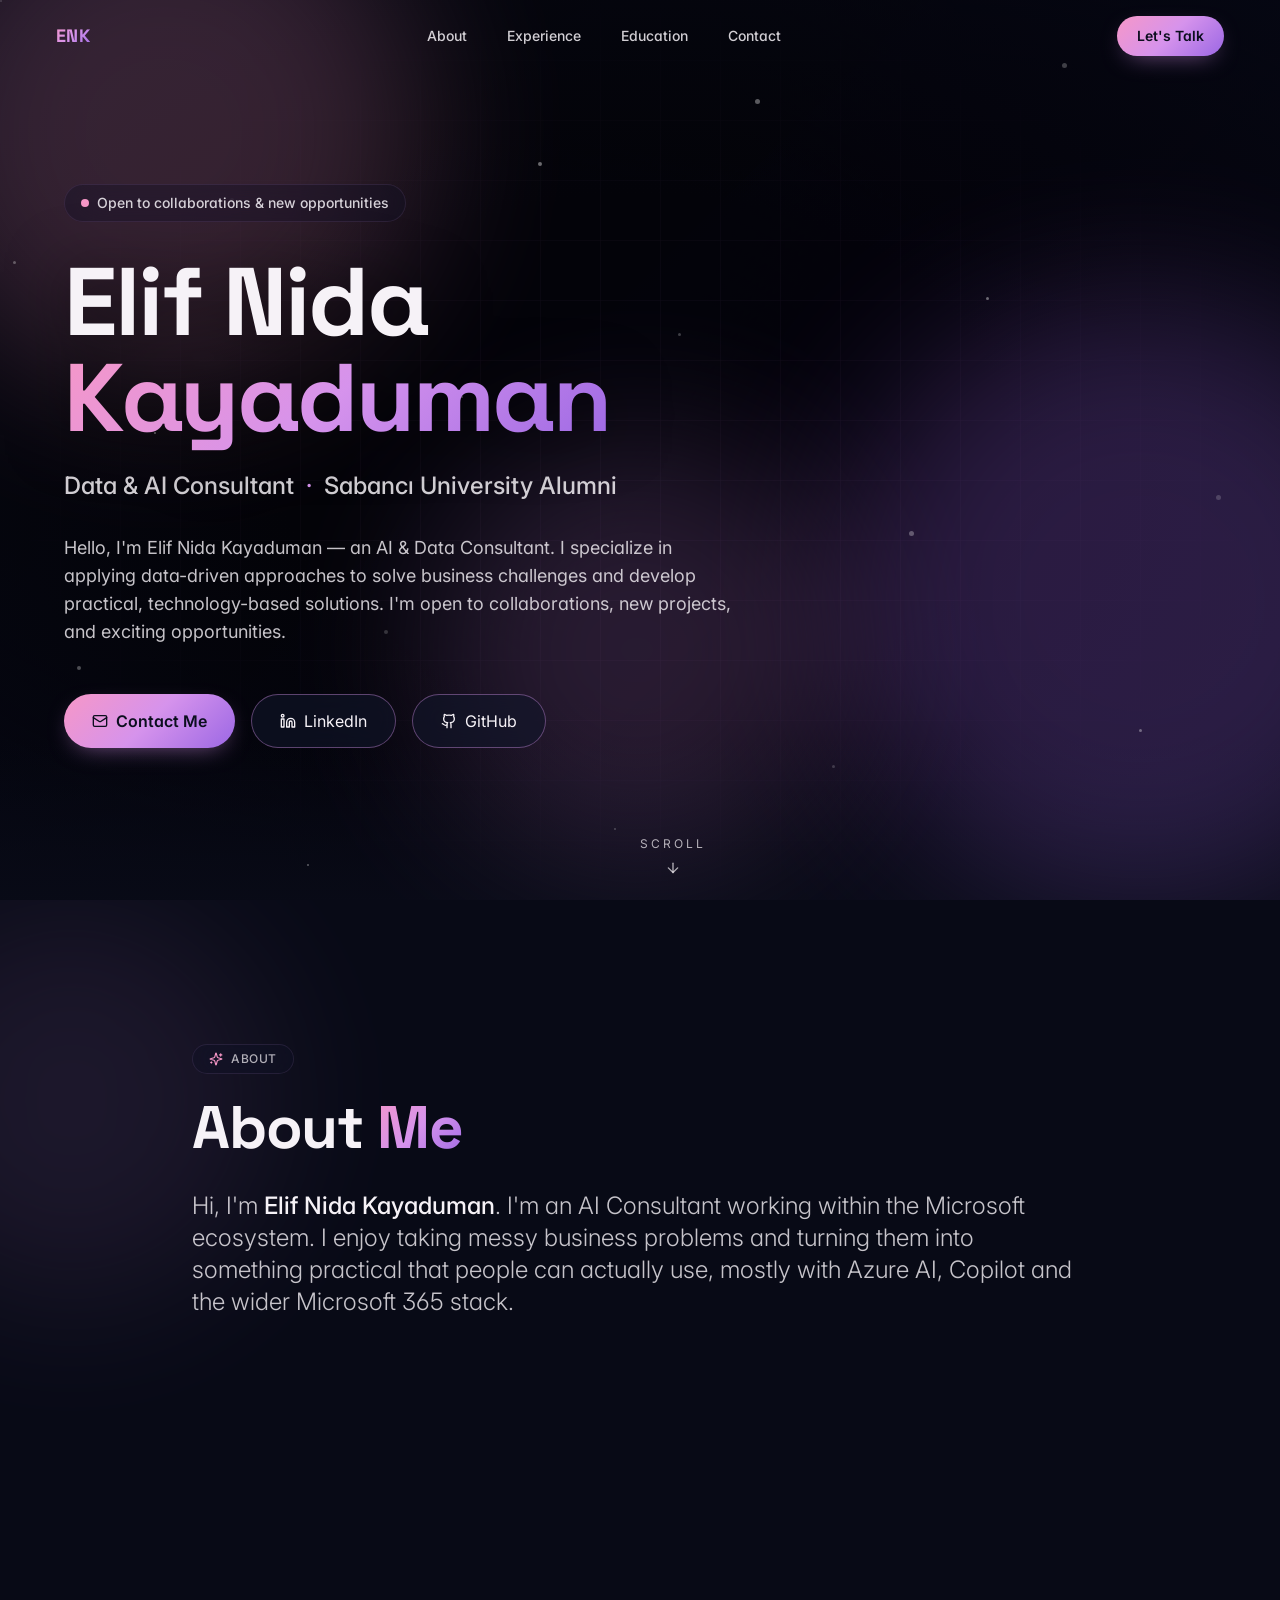
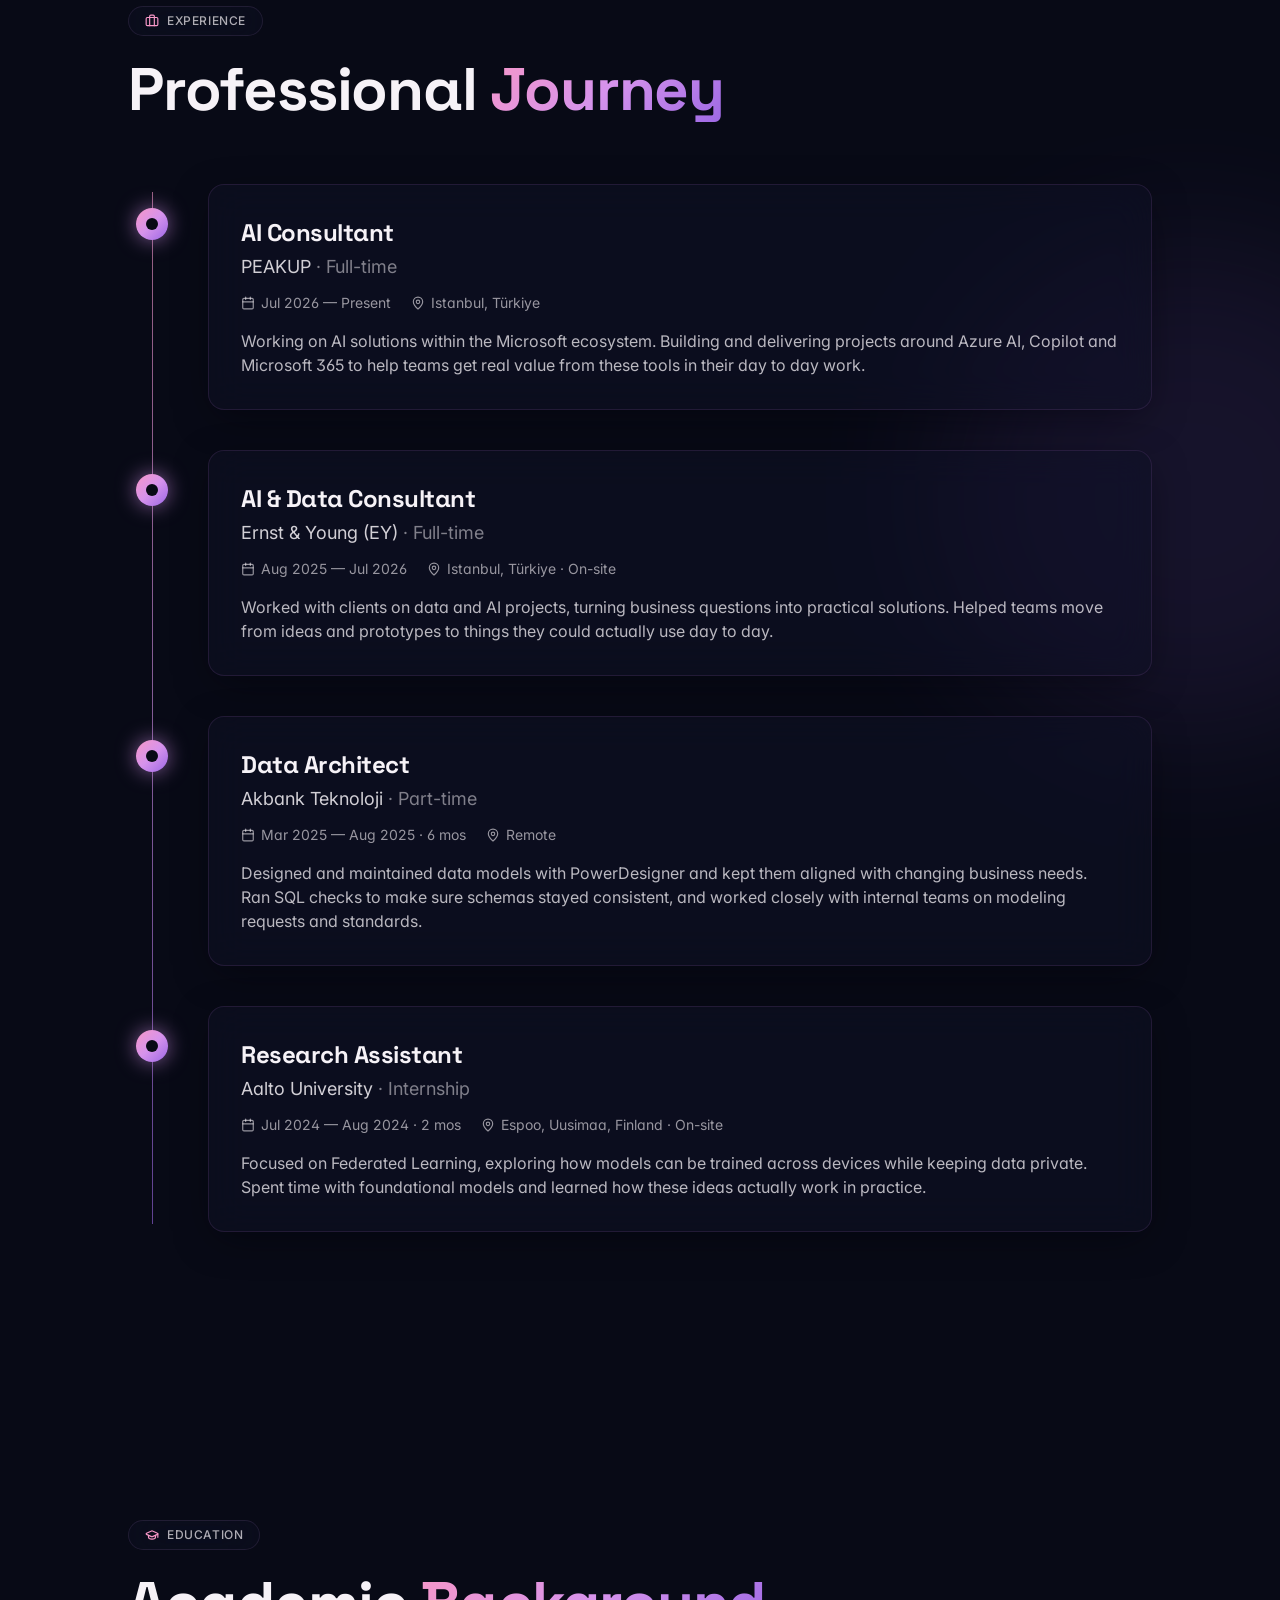
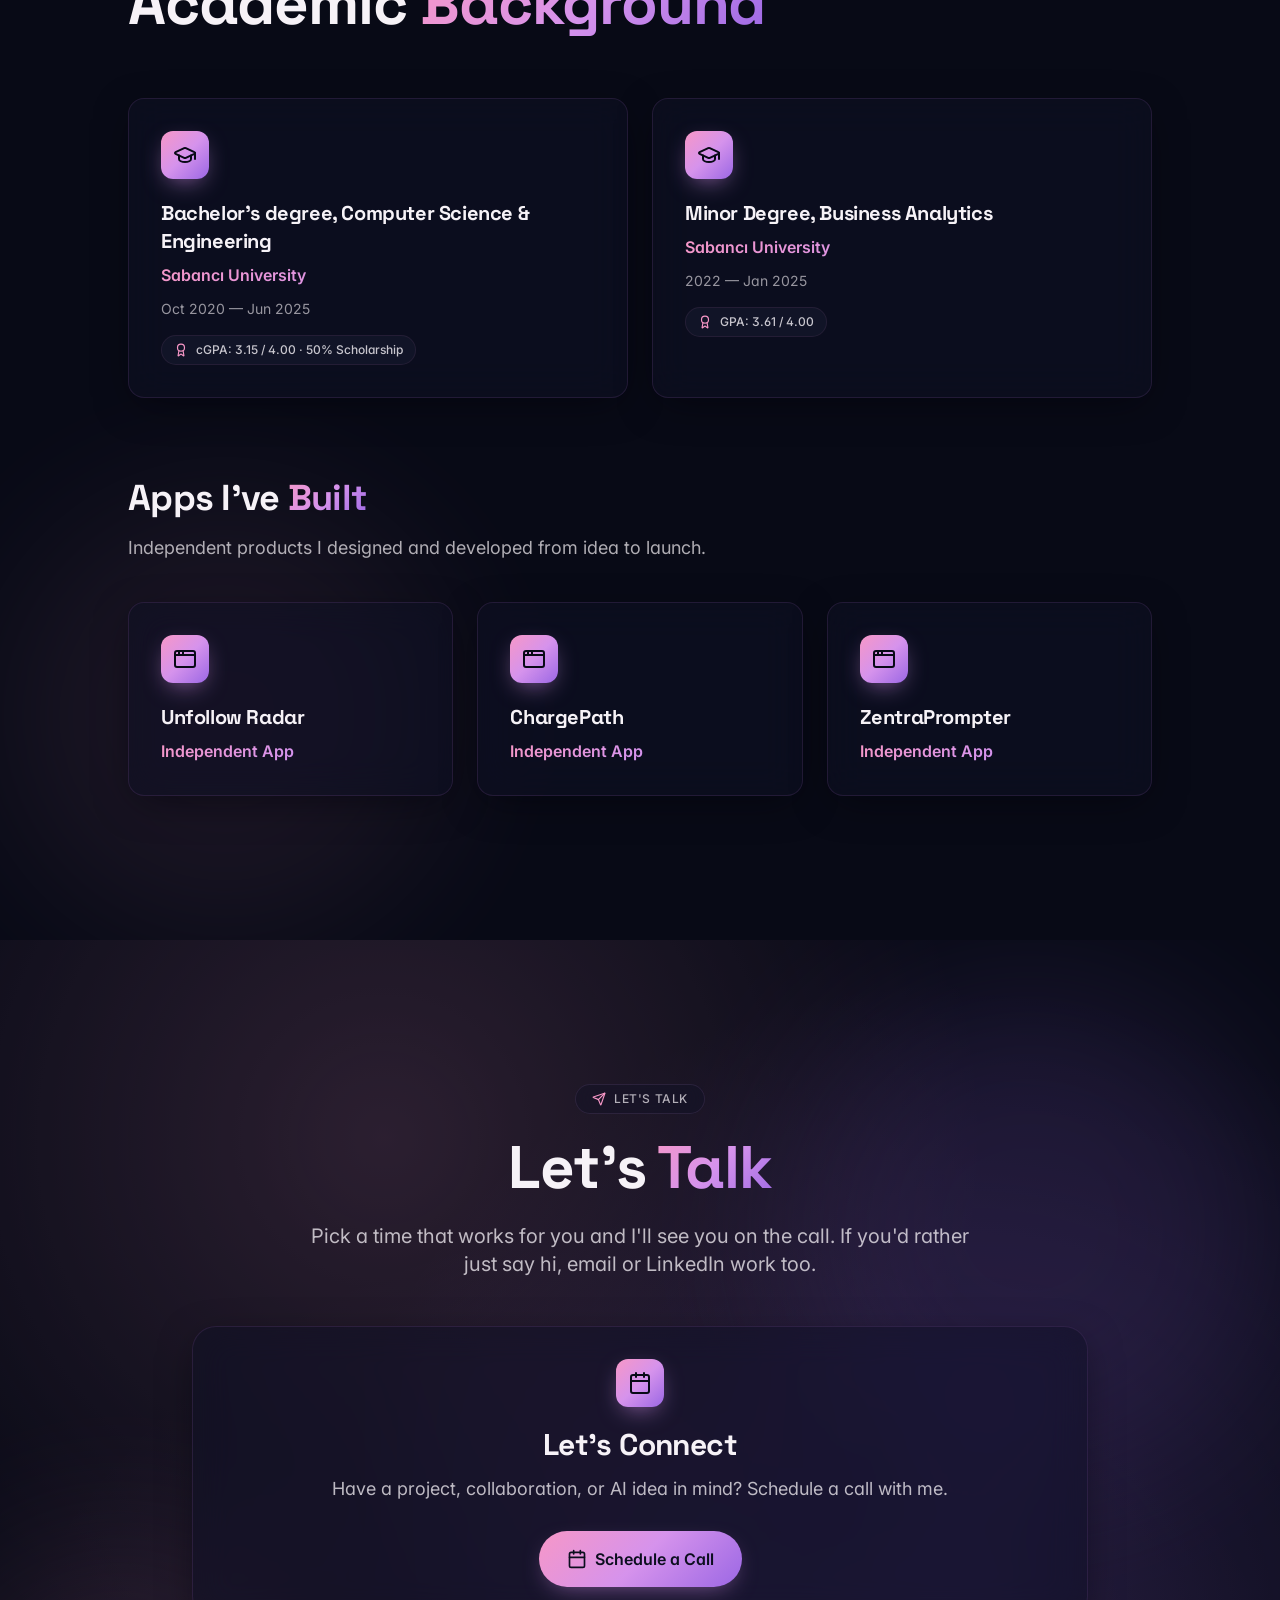
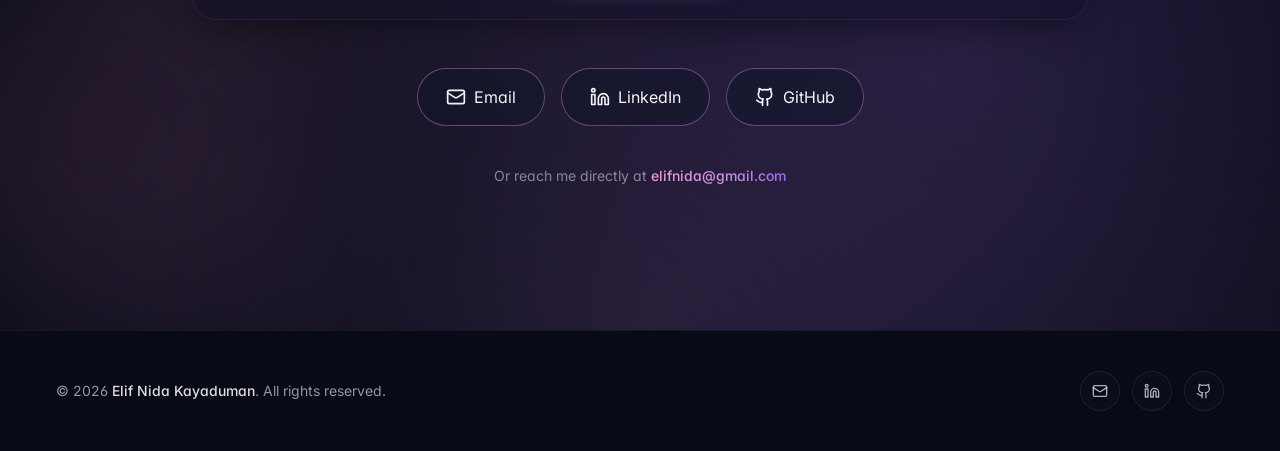
==== commit cea24590: "fixin" ====
--- a/index.html
+++ b/index.html
@@ -16,8 +16,8 @@
     <meta name="twitter:card" content="summary_large_image" />
     <meta name="twitter:title" content="Elif Nida Kayaduman — Data & AI Consultant" />
     <meta name="twitter:description" content="Personal portfolio of Elif Nida Kayaduman — Data & AI Consultant. Sabancı University alumni." />
-    <script type="module" crossorigin src="/assets/index-e5Xb1csB.js"></script>
-    <link rel="stylesheet" crossorigin href="/assets/index-B0_NJfJw.css">
+    <script type="module" crossorigin src="/assets/index-UhQM-UHW.js"></script>
+    <link rel="stylesheet" crossorigin href="/assets/index-Cam-VRmE.css">
   </head>
 
   <body>
--- a/assets/index-Cam-VRmE.css
+++ b/assets/index-Cam-VRmE.css
@@ -0,0 +1 @@
+@import"https://fonts.googleapis.com/css2?family=Space+Grotesk:wght@400;500;600;700&family=Inter:wght@300;400;500;600;700&display=swap";*,:before,:after{--tw-border-spacing-x: 0;--tw-border-spacing-y: 0;--tw-translate-x: 0;--tw-translate-y: 0;--tw-rotate: 0;--tw-skew-x: 0;--tw-skew-y: 0;--tw-scale-x: 1;--tw-scale-y: 1;--tw-pan-x: ;--tw-pan-y: ;--tw-pinch-zoom: ;--tw-scroll-snap-strictness: proximity;--tw-gradient-from-position: ;--tw-gradient-via-position: ;--tw-gradient-to-position: ;--tw-ordinal: ;--tw-slashed-zero: ;--tw-numeric-figure: ;--tw-numeric-spacing: ;--tw-numeric-fraction: ;--tw-ring-inset: ;--tw-ring-offset-width: 0px;--tw-ring-offset-color: #fff;--tw-ring-color: rgb(59 130 246 / .5);--tw-ring-offset-shadow: 0 0 #0000;--tw-ring-shadow: 0 0 #0000;--tw-shadow: 0 0 #0000;--tw-shadow-colored: 0 0 #0000;--tw-blur: ;--tw-brightness: ;--tw-contrast: ;--tw-grayscale: ;--tw-hue-rotate: ;--tw-invert: ;--tw-saturate: ;--tw-sepia: ;--tw-drop-shadow: ;--tw-backdrop-blur: ;--tw-backdrop-brightness: ;--tw-backdrop-contrast: ;--tw-backdrop-grayscale: ;--tw-backdrop-hue-rotate: ;--tw-backdrop-invert: ;--tw-backdrop-opacity: ;--tw-backdrop-saturate: ;--tw-backdrop-sepia: ;--tw-contain-size: ;--tw-contain-layout: ;--tw-contain-paint: ;--tw-contain-style: }::backdrop{--tw-border-spacing-x: 0;--tw-border-spacing-y: 0;--tw-translate-x: 0;--tw-translate-y: 0;--tw-rotate: 0;--tw-skew-x: 0;--tw-skew-y: 0;--tw-scale-x: 1;--tw-scale-y: 1;--tw-pan-x: ;--tw-pan-y: ;--tw-pinch-zoom: ;--tw-scroll-snap-strictness: proximity;--tw-gradient-from-position: ;--tw-gradient-via-position: ;--tw-gradient-to-position: ;--tw-ordinal: ;--tw-slashed-zero: ;--tw-numeric-figure: ;--tw-numeric-spacing: ;--tw-numeric-fraction: ;--tw-ring-inset: ;--tw-ring-offset-width: 0px;--tw-ring-offset-color: #fff;--tw-ring-color: rgb(59 130 246 / .5);--tw-ring-offset-shadow: 0 0 #0000;--tw-ring-shadow: 0 0 #0000;--tw-shadow: 0 0 #0000;--tw-shadow-colored: 0 0 #0000;--tw-blur: ;--tw-brightness: ;--tw-contrast: ;--tw-grayscale: ;--tw-hue-rotate: ;--tw-invert: ;--tw-saturate: ;--tw-sepia: ;--tw-drop-shadow: ;--tw-backdrop-blur: ;--tw-backdrop-brightness: ;--tw-backdrop-contrast: ;--tw-backdrop-grayscale: ;--tw-backdrop-hue-rotate: ;--tw-backdrop-invert: ;--tw-backdrop-opacity: ;--tw-backdrop-saturate: ;--tw-backdrop-sepia: ;--tw-contain-size: ;--tw-contain-layout: ;--tw-contain-paint: ;--tw-contain-style: }*,:before,:after{box-sizing:border-box;border-width:0;border-style:solid;border-color:#e5e7eb}:before,:after{--tw-content: ""}html,:host{line-height:1.5;-webkit-text-size-adjust:100%;-moz-tab-size:4;-o-tab-size:4;tab-size:4;font-family:Inter,system-ui,sans-serif;font-feature-settings:normal;font-variation-settings:normal;-webkit-tap-highlight-color:transparent}body{margin:0;line-height:inherit}hr{height:0;color:inherit;border-top-width:1px}abbr:where([title]){-webkit-text-decoration:underline dotted;text-decoration:underline dotted}h1,h2,h3,h4,h5,h6{font-size:inherit;font-weight:inherit}a{color:inherit;text-decoration:inherit}b,strong{font-weight:bolder}code,kbd,samp,pre{font-family:ui-monospace,SFMono-Regular,Menlo,Monaco,Consolas,Liberation Mono,Courier New,monospace;font-feature-settings:normal;font-variation-settings:normal;font-size:1em}small{font-size:80%}sub,sup{font-size:75%;line-height:0;position:relative;vertical-align:baseline}sub{bottom:-.25em}sup{top:-.5em}table{text-indent:0;border-color:inherit;border-collapse:collapse}button,input,optgroup,select,textarea{font-family:inherit;font-feature-settings:inherit;font-variation-settings:inherit;font-size:100%;font-weight:inherit;line-height:inherit;letter-spacing:inherit;color:inherit;margin:0;padding:0}button,select{text-transform:none}button,input:where([type=button]),input:where([type=reset]),input:where([type=submit]){-webkit-appearance:button;background-color:transparent;background-image:none}:-moz-focusring{outline:auto}:-moz-ui-invalid{box-shadow:none}progress{vertical-align:baseline}::-webkit-inner-spin-button,::-webkit-outer-spin-button{height:auto}[type=search]{-webkit-appearance:textfield;outline-offset:-2px}::-webkit-search-decoration{-webkit-appearance:none}::-webkit-file-upload-button{-webkit-appearance:button;font:inherit}summary{display:list-item}blockquote,dl,dd,h1,h2,h3,h4,h5,h6,hr,figure,p,pre{margin:0}fieldset{margin:0;padding:0}legend{padding:0}ol,ul,menu{list-style:none;margin:0;padding:0}dialog{padding:0}textarea{resize:vertical}input::-moz-placeholder,textarea::-moz-placeholder{opacity:1;color:#9ca3af}input::placeholder,textarea::placeholder{opacity:1;color:#9ca3af}button,[role=button]{cursor:pointer}:disabled{cursor:default}img,svg,video,canvas,audio,iframe,embed,object{display:block;vertical-align:middle}img,video{max-width:100%;height:auto}[hidden]:where(:not([hidden=until-found])){display:none}*{border-color:hsl(var(--border))}html{scroll-behavior:smooth}body{background-color:hsl(var(--background));color:hsl(var(--foreground));font-family:Inter,system-ui,-apple-system,sans-serif;font-feature-settings:"ss01","cv11";overflow-x:hidden}h1,h2,h3,h4{font-family:Space Grotesk,Inter,sans-serif;letter-spacing:-.02em}::-moz-selection{background:hsl(var(--lilac) / .4);color:hsl(var(--foreground))}::selection{background:hsl(var(--lilac) / .4);color:hsl(var(--foreground))}.container{width:100%;margin-right:auto;margin-left:auto;padding-right:1rem;padding-left:1rem}@media (min-width: 40rem){.container{max-width:40rem}}@media (min-width: 48rem){.container{max-width:48rem}}@media (min-width: 64rem){.container{max-width:64rem}}@media (min-width: 80rem){.container{max-width:80rem}}@media (min-width: 96rem){.container{max-width:96rem}}.sr-only{position:absolute;width:1px;height:1px;padding:0;margin:-1px;overflow:hidden;clip:rect(0,0,0,0);white-space:nowrap;border-width:0}.pointer-events-none{pointer-events:none}.pointer-events-auto{pointer-events:auto}.visible{visibility:visible}.invisible{visibility:hidden}.fixed{position:fixed}.absolute{position:absolute}.relative{position:relative}.-inset-4{top:-1rem;right:-1rem;bottom:-1rem;left:-1rem}.inset-0{top:0;right:0;bottom:0;left:0}.inset-x-0{left:0;right:0}.inset-y-0{top:0;bottom:0}.-bottom-1{bottom:-.25rem}.-bottom-12{bottom:-3rem}.-bottom-3{bottom:-.75rem}.-left-12{left:-3rem}.-left-20{left:-5rem}.-left-24{left:-6rem}.-left-32{left:-8rem}.-right-12{right:-3rem}.-right-40{right:-10rem}.-top-12{top:-3rem}.-top-2{top:-.5rem}.-top-32{top:-8rem}.-top-8{top:-2rem}.bottom-0{bottom:0}.bottom-0\.5{bottom:.125rem}.bottom-1\.5{bottom:.375rem}.bottom-10{bottom:2.5rem}.bottom-12{bottom:3rem}.bottom-2{bottom:.5rem}.bottom-32{bottom:8rem}.bottom-4{bottom:1rem}.bottom-6{bottom:1.5rem}.bottom-8{bottom:2rem}.left-0{left:0}.left-1{left:.25rem}.left-1\.5{left:.375rem}.left-1\/2{left:50%}.left-1\/3{left:33.333333%}.left-1\/4{left:25%}.left-2{left:.5rem}.left-20{left:5rem}.left-3{left:.75rem}.left-4{left:1rem}.left-8{left:2rem}.left-\[50\%\]{left:50%}.right-0{right:0}.right-1{right:.25rem}.right-1\.5{right:.375rem}.right-1\/4{right:25%}.right-2{right:.5rem}.right-3{right:.75rem}.right-32{right:8rem}.right-4{right:1rem}.right-6{right:1.5rem}.right-8{right:2rem}.top-0{top:0}.top-0\.5{top:.125rem}.top-1\.5{top:.375rem}.top-1\/2{top:50%}.top-1\/3{top:33.333333%}.top-1\/4{top:25%}.top-10{top:2.5rem}.top-2{top:.5rem}.top-20{top:5rem}.top-3{top:.75rem}.top-3\.5{top:.875rem}.top-4{top:1rem}.top-40{top:10rem}.top-6{top:1.5rem}.top-8{top:2rem}.top-\[1px\]{top:1px}.top-\[50\%\]{top:50%}.top-\[60\%\]{top:60%}.top-full{top:100%}.-z-10{z-index:-10}.z-10{z-index:10}.z-20{z-index:20}.z-40{z-index:40}.z-50{z-index:50}.z-\[100\]{z-index:100}.z-\[1\]{z-index:1}.-mx-1{margin-left:-.25rem;margin-right:-.25rem}.mx-2{margin-left:.5rem;margin-right:.5rem}.mx-3{margin-left:.75rem;margin-right:.75rem}.mx-3\.5{margin-left:.875rem;margin-right:.875rem}.mx-auto{margin-left:auto;margin-right:auto}.my-0\.5{margin-top:.125rem;margin-bottom:.125rem}.my-1{margin-top:.25rem;margin-bottom:.25rem}.-ml-4{margin-left:-1rem}.-mt-4{margin-top:-1rem}.mb-1{margin-bottom:.25rem}.mb-10{margin-bottom:2.5rem}.mb-12{margin-bottom:3rem}.mb-16{margin-bottom:4rem}.mb-2{margin-bottom:.5rem}.mb-20{margin-bottom:5rem}.mb-24{margin-bottom:6rem}.mb-3{margin-bottom:.75rem}.mb-4{margin-bottom:1rem}.mb-5{margin-bottom:1.25rem}.mb-6{margin-bottom:1.5rem}.mb-7{margin-bottom:1.75rem}.mb-8{margin-bottom:2rem}.ml-1{margin-left:.25rem}.ml-auto{margin-left:auto}.mr-2{margin-right:.5rem}.mt-1{margin-top:.25rem}.mt-1\.5{margin-top:.375rem}.mt-10{margin-top:2.5rem}.mt-16{margin-top:4rem}.mt-2{margin-top:.5rem}.mt-20{margin-top:5rem}.mt-24{margin-top:6rem}.mt-4{margin-top:1rem}.mt-6{margin-top:1.5rem}.mt-8{margin-top:2rem}.mt-auto{margin-top:auto}.block{display:block}.flex{display:flex}.inline-flex{display:inline-flex}.table{display:table}.grid{display:grid}.hidden{display:none}.aspect-square{aspect-ratio:1 / 1}.aspect-video{aspect-ratio:16 / 9}.size-4{width:1rem;height:1rem}.h-0\.5{height:.125rem}.h-1{height:.25rem}.h-1\.5{height:.375rem}.h-10{height:2.5rem}.h-11{height:2.75rem}.h-12{height:3rem}.h-16{height:4rem}.h-2{height:.5rem}.h-2\.5{height:.625rem}.h-20{height:5rem}.h-24{height:6rem}.h-3{height:.75rem}.h-3\.5{height:.875rem}.h-32{height:8rem}.h-4{height:1rem}.h-40{height:10rem}.h-48{height:12rem}.h-5{height:1.25rem}.h-6{height:1.5rem}.h-64{height:16rem}.h-7{height:1.75rem}.h-8{height:2rem}.h-9{height:2.25rem}.h-96{height:24rem}.h-\[1px\]{height:1px}.h-\[400px\]{height:400px}.h-\[420px\]{height:420px}.h-\[450px\]{height:450px}.h-\[500px\]{height:500px}.h-\[520px\]{height:520px}.h-\[600px\]{height:600px}.h-\[var\(--radix-navigation-menu-viewport-height\)\]{height:var(--radix-navigation-menu-viewport-height)}.h-\[var\(--radix-select-trigger-height\)\]{height:var(--radix-select-trigger-height)}.h-auto{height:auto}.h-full{height:100%}.h-px{height:1px}.h-screen{height:100vh}.h-svh{height:100svh}.max-h-96{max-height:24rem}.max-h-\[300px\]{max-height:300px}.max-h-screen{max-height:100vh}.min-h-0{min-height:0px}.min-h-\[80px\]{min-height:80px}.min-h-screen{min-height:100vh}.min-h-svh{min-height:100svh}.w-0{width:0px}.w-1{width:.25rem}.w-1\.5{width:.375rem}.w-10{width:2.5rem}.w-11{width:2.75rem}.w-12{width:3rem}.w-16{width:4rem}.w-2{width:.5rem}.w-2\.5{width:.625rem}.w-20{width:5rem}.w-28{width:7rem}.w-3{width:.75rem}.w-3\.5{width:.875rem}.w-3\/4{width:75%}.w-32{width:8rem}.w-4{width:1rem}.w-5{width:1.25rem}.w-6{width:1.5rem}.w-64{width:16rem}.w-7{width:1.75rem}.w-72{width:18rem}.w-8{width:2rem}.w-9{width:2.25rem}.w-96{width:24rem}.w-\[--sidebar-width\]{width:var(--sidebar-width)}.w-\[100px\]{width:100px}.w-\[1px\]{width:1px}.w-\[260px\]{width:260px}.w-\[400px\]{width:400px}.w-\[420px\]{width:420px}.w-\[450px\]{width:450px}.w-\[500px\]{width:500px}.w-\[520px\]{width:520px}.w-\[600px\]{width:600px}.w-auto{width:auto}.w-full{width:100%}.w-max{width:-moz-max-content;width:max-content}.w-px{width:1px}.min-w-0{min-width:0px}.min-w-5{min-width:1.25rem}.min-w-\[12rem\]{min-width:12rem}.min-w-\[8rem\]{min-width:8rem}.min-w-\[var\(--radix-select-trigger-width\)\]{min-width:var(--radix-select-trigger-width)}.max-w-2xl{max-width:42rem}.max-w-3xl{max-width:48rem}.max-w-48{max-width:12rem}.max-w-4xl{max-width:56rem}.max-w-5xl{max-width:64rem}.max-w-6xl{max-width:72rem}.max-w-7xl{max-width:80rem}.max-w-\[--skeleton-width\]{max-width:var(--skeleton-width)}.max-w-\[90vw\]{max-width:90vw}.max-w-lg{max-width:32rem}.max-w-max{max-width:-moz-max-content;max-width:max-content}.flex-1{flex:1 1 0%}.shrink-0{flex-shrink:0}.grow{flex-grow:1}.grow-0{flex-grow:0}.basis-full{flex-basis:100%}.caption-bottom{caption-side:bottom}.border-collapse{border-collapse:collapse}.-translate-x-1\/2{--tw-translate-x: -50%;transform:translate(var(--tw-translate-x),var(--tw-translate-y)) rotate(var(--tw-rotate)) skew(var(--tw-skew-x)) skewY(var(--tw-skew-y)) scaleX(var(--tw-scale-x)) scaleY(var(--tw-scale-y))}.-translate-x-px{--tw-translate-x: -1px;transform:translate(var(--tw-translate-x),var(--tw-translate-y)) rotate(var(--tw-rotate)) skew(var(--tw-skew-x)) skewY(var(--tw-skew-y)) scaleX(var(--tw-scale-x)) scaleY(var(--tw-scale-y))}.-translate-y-1\/2{--tw-translate-y: -50%;transform:translate(var(--tw-translate-x),var(--tw-translate-y)) rotate(var(--tw-rotate)) skew(var(--tw-skew-x)) skewY(var(--tw-skew-y)) scaleX(var(--tw-scale-x)) scaleY(var(--tw-scale-y))}.-translate-y-2{--tw-translate-y: -.5rem;transform:translate(var(--tw-translate-x),var(--tw-translate-y)) rotate(var(--tw-rotate)) skew(var(--tw-skew-x)) skewY(var(--tw-skew-y)) scaleX(var(--tw-scale-x)) scaleY(var(--tw-scale-y))}.translate-x-\[-50\%\]{--tw-translate-x: -50%;transform:translate(var(--tw-translate-x),var(--tw-translate-y)) rotate(var(--tw-rotate)) skew(var(--tw-skew-x)) skewY(var(--tw-skew-y)) scaleX(var(--tw-scale-x)) scaleY(var(--tw-scale-y))}.translate-x-px{--tw-translate-x: 1px;transform:translate(var(--tw-translate-x),var(--tw-translate-y)) rotate(var(--tw-rotate)) skew(var(--tw-skew-x)) skewY(var(--tw-skew-y)) scaleX(var(--tw-scale-x)) scaleY(var(--tw-scale-y))}.translate-y-0{--tw-translate-y: 0px;transform:translate(var(--tw-translate-x),var(--tw-translate-y)) rotate(var(--tw-rotate)) skew(var(--tw-skew-x)) skewY(var(--tw-skew-y)) scaleX(var(--tw-scale-x)) scaleY(var(--tw-scale-y))}.translate-y-12{--tw-translate-y: 3rem;transform:translate(var(--tw-translate-x),var(--tw-translate-y)) rotate(var(--tw-rotate)) skew(var(--tw-skew-x)) skewY(var(--tw-skew-y)) scaleX(var(--tw-scale-x)) scaleY(var(--tw-scale-y))}.translate-y-8{--tw-translate-y: 2rem;transform:translate(var(--tw-translate-x),var(--tw-translate-y)) rotate(var(--tw-rotate)) skew(var(--tw-skew-x)) skewY(var(--tw-skew-y)) scaleX(var(--tw-scale-x)) scaleY(var(--tw-scale-y))}.translate-y-\[-50\%\]{--tw-translate-y: -50%;transform:translate(var(--tw-translate-x),var(--tw-translate-y)) rotate(var(--tw-rotate)) skew(var(--tw-skew-x)) skewY(var(--tw-skew-y)) scaleX(var(--tw-scale-x)) scaleY(var(--tw-scale-y))}.-rotate-1{--tw-rotate: -1deg;transform:translate(var(--tw-translate-x),var(--tw-translate-y)) rotate(var(--tw-rotate)) skew(var(--tw-skew-x)) skewY(var(--tw-skew-y)) scaleX(var(--tw-scale-x)) scaleY(var(--tw-scale-y))}.-rotate-2{--tw-rotate: -2deg;transform:translate(var(--tw-translate-x),var(--tw-translate-y)) rotate(var(--tw-rotate)) skew(var(--tw-skew-x)) skewY(var(--tw-skew-y)) scaleX(var(--tw-scale-x)) scaleY(var(--tw-scale-y))}.rotate-1{--tw-rotate: 1deg;transform:translate(var(--tw-translate-x),var(--tw-translate-y)) rotate(var(--tw-rotate)) skew(var(--tw-skew-x)) skewY(var(--tw-skew-y)) scaleX(var(--tw-scale-x)) scaleY(var(--tw-scale-y))}.rotate-2{--tw-rotate: 2deg;transform:translate(var(--tw-translate-x),var(--tw-translate-y)) rotate(var(--tw-rotate)) skew(var(--tw-skew-x)) skewY(var(--tw-skew-y)) scaleX(var(--tw-scale-x)) scaleY(var(--tw-scale-y))}.rotate-3{--tw-rotate: 3deg;transform:translate(var(--tw-translate-x),var(--tw-translate-y)) rotate(var(--tw-rotate)) skew(var(--tw-skew-x)) skewY(var(--tw-skew-y)) scaleX(var(--tw-scale-x)) scaleY(var(--tw-scale-y))}.rotate-45{--tw-rotate: 45deg;transform:translate(var(--tw-translate-x),var(--tw-translate-y)) rotate(var(--tw-rotate)) skew(var(--tw-skew-x)) skewY(var(--tw-skew-y)) scaleX(var(--tw-scale-x)) scaleY(var(--tw-scale-y))}.rotate-90{--tw-rotate: 90deg;transform:translate(var(--tw-translate-x),var(--tw-translate-y)) rotate(var(--tw-rotate)) skew(var(--tw-skew-x)) skewY(var(--tw-skew-y)) scaleX(var(--tw-scale-x)) scaleY(var(--tw-scale-y))}.scale-100{--tw-scale-x: 1;--tw-scale-y: 1;transform:translate(var(--tw-translate-x),var(--tw-translate-y)) rotate(var(--tw-rotate)) skew(var(--tw-skew-x)) skewY(var(--tw-skew-y)) scaleX(var(--tw-scale-x)) scaleY(var(--tw-scale-y))}.scale-105{--tw-scale-x: 1.05;--tw-scale-y: 1.05;transform:translate(var(--tw-translate-x),var(--tw-translate-y)) rotate(var(--tw-rotate)) skew(var(--tw-skew-x)) skewY(var(--tw-skew-y)) scaleX(var(--tw-scale-x)) scaleY(var(--tw-scale-y))}.scale-110{--tw-scale-x: 1.1;--tw-scale-y: 1.1;transform:translate(var(--tw-translate-x),var(--tw-translate-y)) rotate(var(--tw-rotate)) skew(var(--tw-skew-x)) skewY(var(--tw-skew-y)) scaleX(var(--tw-scale-x)) scaleY(var(--tw-scale-y))}.transform{transform:translate(var(--tw-translate-x),var(--tw-translate-y)) rotate(var(--tw-rotate)) skew(var(--tw-skew-x)) skewY(var(--tw-skew-y)) scaleX(var(--tw-scale-x)) scaleY(var(--tw-scale-y))}@keyframes pulse{50%{opacity:.5}}.animate-pulse{animation:pulse 2s cubic-bezier(.4,0,.6,1) infinite}.cursor-default{cursor:default}.cursor-pointer{cursor:pointer}.touch-none{touch-action:none}.select-none{-webkit-user-select:none;-moz-user-select:none;user-select:none}.list-none{list-style-type:none}.grid-cols-1{grid-template-columns:repeat(1,minmax(0,1fr))}.grid-cols-2{grid-template-columns:repeat(2,minmax(0,1fr))}.flex-row{flex-direction:row}.flex-col{flex-direction:column}.flex-col-reverse{flex-direction:column-reverse}.flex-wrap{flex-wrap:wrap}.items-start{align-items:flex-start}.items-end{align-items:flex-end}.items-center{align-items:center}.items-stretch{align-items:stretch}.justify-center{justify-content:center}.justify-between{justify-content:space-between}.gap-1{gap:.25rem}.gap-1\.5{gap:.375rem}.gap-10{gap:2.5rem}.gap-2{gap:.5rem}.gap-3{gap:.75rem}.gap-4{gap:1rem}.gap-6{gap:1.5rem}.gap-8{gap:2rem}.gap-x-5{-moz-column-gap:1.25rem;column-gap:1.25rem}.gap-y-2{row-gap:.5rem}.space-x-1>:not([hidden])~:not([hidden]){--tw-space-x-reverse: 0;margin-right:calc(.25rem * var(--tw-space-x-reverse));margin-left:calc(.25rem * calc(1 - var(--tw-space-x-reverse)))}.space-x-2>:not([hidden])~:not([hidden]){--tw-space-x-reverse: 0;margin-right:calc(.5rem * var(--tw-space-x-reverse));margin-left:calc(.5rem * calc(1 - var(--tw-space-x-reverse)))}.space-x-4>:not([hidden])~:not([hidden]){--tw-space-x-reverse: 0;margin-right:calc(1rem * var(--tw-space-x-reverse));margin-left:calc(1rem * calc(1 - var(--tw-space-x-reverse)))}.space-y-1>:not([hidden])~:not([hidden]){--tw-space-y-reverse: 0;margin-top:calc(.25rem * calc(1 - var(--tw-space-y-reverse)));margin-bottom:calc(.25rem * var(--tw-space-y-reverse))}.space-y-1\.5>:not([hidden])~:not([hidden]){--tw-space-y-reverse: 0;margin-top:calc(.375rem * calc(1 - var(--tw-space-y-reverse)));margin-bottom:calc(.375rem * var(--tw-space-y-reverse))}.space-y-10>:not([hidden])~:not([hidden]){--tw-space-y-reverse: 0;margin-top:calc(2.5rem * calc(1 - var(--tw-space-y-reverse)));margin-bottom:calc(2.5rem * var(--tw-space-y-reverse))}.space-y-2>:not([hidden])~:not([hidden]){--tw-space-y-reverse: 0;margin-top:calc(.5rem * calc(1 - var(--tw-space-y-reverse)));margin-bottom:calc(.5rem * var(--tw-space-y-reverse))}.space-y-4>:not([hidden])~:not([hidden]){--tw-space-y-reverse: 0;margin-top:calc(1rem * calc(1 - var(--tw-space-y-reverse)));margin-bottom:calc(1rem * var(--tw-space-y-reverse))}.space-y-6>:not([hidden])~:not([hidden]){--tw-space-y-reverse: 0;margin-top:calc(1.5rem * calc(1 - var(--tw-space-y-reverse)));margin-bottom:calc(1.5rem * var(--tw-space-y-reverse))}.space-y-8>:not([hidden])~:not([hidden]){--tw-space-y-reverse: 0;margin-top:calc(2rem * calc(1 - var(--tw-space-y-reverse)));margin-bottom:calc(2rem * var(--tw-space-y-reverse))}.self-start{align-self:flex-start}.overflow-auto{overflow:auto}.overflow-hidden{overflow:hidden}.overflow-y-auto{overflow-y:auto}.overflow-x-hidden{overflow-x:hidden}.whitespace-nowrap{white-space:nowrap}.whitespace-pre-line{white-space:pre-line}.break-words{overflow-wrap:break-word}.rounded-2xl{border-radius:1rem}.rounded-3xl{border-radius:1.5rem}.rounded-\[2px\]{border-radius:2px}.rounded-\[inherit\]{border-radius:inherit}.rounded-full{border-radius:9999px}.rounded-lg{border-radius:var(--radius)}.rounded-md{border-radius:calc(var(--radius) - 2px)}.rounded-sm{border-radius:calc(var(--radius) - 4px)}.rounded-xl{border-radius:.75rem}.rounded-b-md{border-bottom-right-radius:calc(var(--radius) - 2px);border-bottom-left-radius:calc(var(--radius) - 2px)}.rounded-l-md{border-top-left-radius:calc(var(--radius) - 2px);border-bottom-left-radius:calc(var(--radius) - 2px)}.rounded-r-md{border-top-right-radius:calc(var(--radius) - 2px);border-bottom-right-radius:calc(var(--radius) - 2px)}.rounded-t-3xl{border-top-left-radius:1.5rem;border-top-right-radius:1.5rem}.rounded-t-\[10px\]{border-top-left-radius:10px;border-top-right-radius:10px}.rounded-t-lg{border-top-left-radius:var(--radius);border-top-right-radius:var(--radius)}.rounded-tl-sm{border-top-left-radius:calc(var(--radius) - 4px)}.border{border-width:1px}.border-2{border-width:2px}.border-4{border-width:4px}.border-\[1\.5px\]{border-width:1.5px}.border-y{border-top-width:1px;border-bottom-width:1px}.border-b{border-bottom-width:1px}.border-l{border-left-width:1px}.border-l-2{border-left-width:2px}.border-r{border-right-width:1px}.border-t{border-top-width:1px}.border-dashed{border-style:dashed}.border-\[--color-border\]{border-color:var(--color-border)}.border-black{--tw-border-opacity: 1;border-color:rgb(0 0 0 / var(--tw-border-opacity, 1))}.border-border{border-color:hsl(var(--border))}.border-border\/40{border-color:hsl(var(--border) / .4)}.border-border\/50{border-color:hsl(var(--border) / .5)}.border-border\/60{border-color:hsl(var(--border) / .6)}.border-destructive{border-color:hsl(var(--destructive))}.border-destructive\/50{border-color:hsl(var(--destructive) / .5)}.border-gray-400{--tw-border-opacity: 1;border-color:rgb(156 163 175 / var(--tw-border-opacity, 1))}.border-gray-700{--tw-border-opacity: 1;border-color:rgb(55 65 81 / var(--tw-border-opacity, 1))}.border-gray-800\/50{border-color:#1f293780}.border-input{border-color:hsl(var(--input))}.border-orange-300\/30{border-color:#fdba744d}.border-primary{border-color:hsl(var(--primary))}.border-red-700{--tw-border-opacity: 1;border-color:rgb(185 28 28 / var(--tw-border-opacity, 1))}.border-slate-300\/50{border-color:#cbd5e180}.border-transparent{border-color:transparent}.border-l-transparent{border-left-color:transparent}.border-t-transparent{border-top-color:transparent}.bg-\[--color-bg\]{background-color:var(--color-bg)}.bg-accent{background-color:hsl(var(--accent))}.bg-amber-500{--tw-bg-opacity: 1;background-color:rgb(245 158 11 / var(--tw-bg-opacity, 1))}.bg-amber-900\/15{background-color:#78350f26}.bg-background{background-color:hsl(var(--background))}.bg-background\/95{background-color:hsl(var(--background) / .95)}.bg-black{--tw-bg-opacity: 1;background-color:rgb(0 0 0 / var(--tw-bg-opacity, 1))}.bg-black\/25{background-color:#00000040}.bg-black\/30{background-color:#0000004d}.bg-black\/40{background-color:#0006}.bg-black\/50{background-color:#00000080}.bg-black\/60{background-color:#0009}.bg-black\/80{background-color:#000c}.bg-border{background-color:hsl(var(--border))}.bg-brand-lilac\/20{background-color:hsl(var(--lilac) / .2)}.bg-brand-lilac\/35{background-color:hsl(var(--lilac) / .35)}.bg-brand-pink{background-color:hsl(var(--pink))}.bg-brand-pink\/15{background-color:hsl(var(--pink) / .15)}.bg-brand-pink\/20{background-color:hsl(var(--pink) / .2)}.bg-brand-pink\/40{background-color:hsl(var(--pink) / .4)}.bg-brand-purple\/20{background-color:hsl(var(--purple) / .2)}.bg-brand-purple\/25{background-color:hsl(var(--purple) / .25)}.bg-brand-purple\/50{background-color:hsl(var(--purple) / .5)}.bg-card{background-color:hsl(var(--card))}.bg-destructive{background-color:hsl(var(--destructive))}.bg-foreground{background-color:hsl(var(--foreground))}.bg-gray-100{--tw-bg-opacity: 1;background-color:rgb(243 244 246 / var(--tw-bg-opacity, 1))}.bg-gray-300{--tw-bg-opacity: 1;background-color:rgb(209 213 219 / var(--tw-bg-opacity, 1))}.bg-gray-300\/30{background-color:#d1d5db4d}.bg-gray-400{--tw-bg-opacity: 1;background-color:rgb(156 163 175 / var(--tw-bg-opacity, 1))}.bg-gray-50\/50{background-color:#f9fafb80}.bg-gray-800{--tw-bg-opacity: 1;background-color:rgb(31 41 55 / var(--tw-bg-opacity, 1))}.bg-gray-900{--tw-bg-opacity: 1;background-color:rgb(17 24 39 / var(--tw-bg-opacity, 1))}.bg-muted{background-color:hsl(var(--muted))}.bg-muted\/30{background-color:hsl(var(--muted) / .3)}.bg-muted\/50{background-color:hsl(var(--muted) / .5)}.bg-popover{background-color:hsl(var(--popover))}.bg-primary{background-color:hsl(var(--primary))}.bg-red-500{--tw-bg-opacity: 1;background-color:rgb(239 68 68 / var(--tw-bg-opacity, 1))}.bg-red-900\/20{background-color:#7f1d1d33}.bg-red-900\/5{background-color:#7f1d1d0d}.bg-secondary{background-color:hsl(var(--secondary))}.bg-secondary\/60{background-color:hsl(var(--secondary) / .6)}.bg-slate-200\/40{background-color:#e2e8f066}.bg-transparent{background-color:transparent}.bg-white{--tw-bg-opacity: 1;background-color:rgb(255 255 255 / var(--tw-bg-opacity, 1))}.bg-white\/20{background-color:#fff3}.bg-white\/70{background-color:#ffffffb3}.bg-yellow-100\/20{background-color:#fef9c333}.bg-yellow-100\/30{background-color:#fef9c34d}.bg-\[radial-gradient\(ellipse_at_center\,transparent_40\%\,hsl\(232_55\%_5\%\/0\.85\)_100\%\)\]{background-image:radial-gradient(ellipse at center,transparent 40%,hsl(232 55% 5%/.85) 100%)}.bg-gradient-to-b{background-image:linear-gradient(to bottom,var(--tw-gradient-stops))}.bg-gradient-to-br{background-image:linear-gradient(to bottom right,var(--tw-gradient-stops))}.bg-gradient-to-l{background-image:linear-gradient(to left,var(--tw-gradient-stops))}.bg-gradient-to-r{background-image:linear-gradient(to right,var(--tw-gradient-stops))}.bg-gradient-to-t{background-image:linear-gradient(to top,var(--tw-gradient-stops))}.from-background{--tw-gradient-from: hsl(var(--background)) var(--tw-gradient-from-position);--tw-gradient-to: hsl(var(--background) / 0) var(--tw-gradient-to-position);--tw-gradient-stops: var(--tw-gradient-from), var(--tw-gradient-to)}.from-black{--tw-gradient-from: #000 var(--tw-gradient-from-position);--tw-gradient-to: rgb(0 0 0 / 0) var(--tw-gradient-to-position);--tw-gradient-stops: var(--tw-gradient-from), var(--tw-gradient-to)}.from-gray-300{--tw-gradient-from: #d1d5db var(--tw-gradient-from-position);--tw-gradient-to: rgb(209 213 219 / 0) var(--tw-gradient-to-position);--tw-gradient-stops: var(--tw-gradient-from), var(--tw-gradient-to)}.from-gray-500{--tw-gradient-from: #6b7280 var(--tw-gradient-from-position);--tw-gradient-to: rgb(107 114 128 / 0) var(--tw-gradient-to-position);--tw-gradient-stops: var(--tw-gradient-from), var(--tw-gradient-to)}.from-orange-200{--tw-gradient-from: #fed7aa var(--tw-gradient-from-position);--tw-gradient-to: rgb(254 215 170 / 0) var(--tw-gradient-to-position);--tw-gradient-stops: var(--tw-gradient-from), var(--tw-gradient-to)}.from-red-500{--tw-gradient-from: #ef4444 var(--tw-gradient-from-position);--tw-gradient-to: rgb(239 68 68 / 0) var(--tw-gradient-to-position);--tw-gradient-stops: var(--tw-gradient-from), var(--tw-gradient-to)}.from-slate-100{--tw-gradient-from: #f1f5f9 var(--tw-gradient-from-position);--tw-gradient-to: rgb(241 245 249 / 0) var(--tw-gradient-to-position);--tw-gradient-stops: var(--tw-gradient-from), var(--tw-gradient-to)}.from-slate-100\/10{--tw-gradient-from: rgb(241 245 249 / .1) var(--tw-gradient-from-position);--tw-gradient-to: rgb(241 245 249 / 0) var(--tw-gradient-to-position);--tw-gradient-stops: var(--tw-gradient-from), var(--tw-gradient-to)}.from-slate-50\/30{--tw-gradient-from: rgb(248 250 252 / .3) var(--tw-gradient-from-position);--tw-gradient-to: rgb(248 250 252 / 0) var(--tw-gradient-to-position);--tw-gradient-stops: var(--tw-gradient-from), var(--tw-gradient-to)}.from-transparent{--tw-gradient-from: transparent var(--tw-gradient-from-position);--tw-gradient-to: rgb(0 0 0 / 0) var(--tw-gradient-to-position);--tw-gradient-stops: var(--tw-gradient-from), var(--tw-gradient-to)}.from-white{--tw-gradient-from: #fff var(--tw-gradient-from-position);--tw-gradient-to: rgb(255 255 255 / 0) var(--tw-gradient-to-position);--tw-gradient-stops: var(--tw-gradient-from), var(--tw-gradient-to)}.from-yellow-200{--tw-gradient-from: #fef08a var(--tw-gradient-from-position);--tw-gradient-to: rgb(254 240 138 / 0) var(--tw-gradient-to-position);--tw-gradient-stops: var(--tw-gradient-from), var(--tw-gradient-to)}.from-yellow-800{--tw-gradient-from: #854d0e var(--tw-gradient-from-position);--tw-gradient-to: rgb(133 77 14 / 0) var(--tw-gradient-to-position);--tw-gradient-stops: var(--tw-gradient-from), var(--tw-gradient-to)}.via-amber-900{--tw-gradient-to: rgb(120 53 15 / 0) var(--tw-gradient-to-position);--tw-gradient-stops: var(--tw-gradient-from), #78350f var(--tw-gradient-via-position), var(--tw-gradient-to)}.via-card\/30{--tw-gradient-to: hsl(var(--card) / 0) var(--tw-gradient-to-position);--tw-gradient-stops: var(--tw-gradient-from), hsl(var(--card) / .3) var(--tw-gradient-via-position), var(--tw-gradient-to)}.via-gray-50{--tw-gradient-to: rgb(249 250 251 / 0) var(--tw-gradient-to-position);--tw-gradient-stops: var(--tw-gradient-from), #f9fafb var(--tw-gradient-via-position), var(--tw-gradient-to)}.via-gray-900{--tw-gradient-to: rgb(17 24 39 / 0) var(--tw-gradient-to-position);--tw-gradient-stops: var(--tw-gradient-from), #111827 var(--tw-gradient-via-position), var(--tw-gradient-to)}.via-transparent{--tw-gradient-to: rgb(0 0 0 / 0) var(--tw-gradient-to-position);--tw-gradient-stops: var(--tw-gradient-from), transparent var(--tw-gradient-via-position), var(--tw-gradient-to)}.via-yellow-700{--tw-gradient-to: rgb(161 98 7 / 0) var(--tw-gradient-to-position);--tw-gradient-stops: var(--tw-gradient-from), #a16207 var(--tw-gradient-via-position), var(--tw-gradient-to)}.via-yellow-950{--tw-gradient-to: rgb(66 32 6 / 0) var(--tw-gradient-to-position);--tw-gradient-stops: var(--tw-gradient-from), #422006 var(--tw-gradient-via-position), var(--tw-gradient-to)}.to-background{--tw-gradient-to: hsl(var(--background)) var(--tw-gradient-to-position)}.to-black{--tw-gradient-to: #000 var(--tw-gradient-to-position)}.to-gray-100\/20{--tw-gradient-to: rgb(243 244 246 / .2) var(--tw-gradient-to-position)}.to-gray-50{--tw-gradient-to: #f9fafb var(--tw-gradient-to-position)}.to-gray-500{--tw-gradient-to: #6b7280 var(--tw-gradient-to-position)}.to-gray-800{--tw-gradient-to: #1f2937 var(--tw-gradient-to-position)}.to-orange-200{--tw-gradient-to: #fed7aa var(--tw-gradient-to-position)}.to-orange-300{--tw-gradient-to: #fdba74 var(--tw-gradient-to-position)}.to-red-600{--tw-gradient-to: #dc2626 var(--tw-gradient-to-position)}.to-slate-200{--tw-gradient-to: #e2e8f0 var(--tw-gradient-to-position)}.to-transparent{--tw-gradient-to: transparent var(--tw-gradient-to-position)}.to-yellow-900{--tw-gradient-to: #713f12 var(--tw-gradient-to-position)}.fill-current{fill:currentColor}.object-cover{-o-object-fit:cover;object-fit:cover}.p-0{padding:0}.p-1{padding:.25rem}.p-2{padding:.5rem}.p-2\.5{padding:.625rem}.p-3{padding:.75rem}.p-4{padding:1rem}.p-6{padding:1.5rem}.p-7{padding:1.75rem}.p-8{padding:2rem}.p-\[1px\]{padding:1px}.px-1{padding-left:.25rem;padding-right:.25rem}.px-2{padding-left:.5rem;padding-right:.5rem}.px-2\.5{padding-left:.625rem;padding-right:.625rem}.px-3{padding-left:.75rem;padding-right:.75rem}.px-4{padding-left:1rem;padding-right:1rem}.px-5{padding-left:1.25rem;padding-right:1.25rem}.px-6{padding-left:1.5rem;padding-right:1.5rem}.px-7{padding-left:1.75rem;padding-right:1.75rem}.px-8{padding-left:2rem;padding-right:2rem}.py-0\.5{padding-top:.125rem;padding-bottom:.125rem}.py-1{padding-top:.25rem;padding-bottom:.25rem}.py-1\.5{padding-top:.375rem;padding-bottom:.375rem}.py-10{padding-top:2.5rem;padding-bottom:2.5rem}.py-2{padding-top:.5rem;padding-bottom:.5rem}.py-2\.5{padding-top:.625rem;padding-bottom:.625rem}.py-20{padding-top:5rem;padding-bottom:5rem}.py-28{padding-top:7rem;padding-bottom:7rem}.py-3{padding-top:.75rem;padding-bottom:.75rem}.py-3\.5{padding-top:.875rem;padding-bottom:.875rem}.py-32{padding-top:8rem;padding-bottom:8rem}.py-4{padding-top:1rem;padding-bottom:1rem}.py-6{padding-top:1.5rem;padding-bottom:1.5rem}.pb-24{padding-bottom:6rem}.pb-3{padding-bottom:.75rem}.pb-4{padding-bottom:1rem}.pb-8{padding-bottom:2rem}.pl-14{padding-left:3.5rem}.pl-2\.5{padding-left:.625rem}.pl-4{padding-left:1rem}.pl-8{padding-left:2rem}.pr-2{padding-right:.5rem}.pr-2\.5{padding-right:.625rem}.pr-8{padding-right:2rem}.pt-0{padding-top:0}.pt-1{padding-top:.25rem}.pt-20{padding-top:5rem}.pt-24{padding-top:6rem}.pt-3{padding-top:.75rem}.pt-32{padding-top:8rem}.pt-4{padding-top:1rem}.text-left{text-align:left}.text-center{text-align:center}.align-middle{vertical-align:middle}.font-display{font-family:Space Grotesk,sans-serif}.font-mono{font-family:ui-monospace,SFMono-Regular,Menlo,Monaco,Consolas,Liberation Mono,Courier New,monospace}.text-2xl{font-size:1.5rem;line-height:2rem}.text-3xl{font-size:1.875rem;line-height:2.25rem}.text-4xl{font-size:2.25rem;line-height:2.5rem}.text-5xl{font-size:3rem;line-height:1}.text-6xl{font-size:3.75rem;line-height:1}.text-\[0\.8rem\]{font-size:.8rem}.text-base{font-size:1rem;line-height:1.5rem}.text-lg{font-size:1.125rem;line-height:1.75rem}.text-sm{font-size:.875rem;line-height:1.25rem}.text-xl{font-size:1.25rem;line-height:1.75rem}.text-xs{font-size:.75rem;line-height:1rem}.font-black{font-weight:900}.font-bold{font-weight:700}.font-light{font-weight:300}.font-medium{font-weight:500}.font-normal{font-weight:400}.font-semibold{font-weight:600}.uppercase{text-transform:uppercase}.tabular-nums{--tw-numeric-spacing: tabular-nums;font-variant-numeric:var(--tw-ordinal) var(--tw-slashed-zero) var(--tw-numeric-figure) var(--tw-numeric-spacing) var(--tw-numeric-fraction)}.leading-\[1\.05\]{line-height:1.05}.leading-none{line-height:1}.leading-relaxed{line-height:1.625}.leading-snug{line-height:1.375}.leading-tight{line-height:1.25}.tracking-\[0\.25em\]{letter-spacing:.25em}.tracking-tight{letter-spacing:-.025em}.tracking-wide{letter-spacing:.025em}.tracking-wider{letter-spacing:.05em}.tracking-widest{letter-spacing:.1em}.text-accent-foreground{color:hsl(var(--accent-foreground))}.text-amber-100{--tw-text-opacity: 1;color:rgb(254 243 199 / var(--tw-text-opacity, 1))}.text-amber-200\/70{color:#fde68ab3}.text-amber-200\/80{color:#fde68acc}.text-amber-200\/90{color:#fde68ae6}.text-background{color:hsl(var(--background))}.text-black{--tw-text-opacity: 1;color:rgb(0 0 0 / var(--tw-text-opacity, 1))}.text-blue-500{--tw-text-opacity: 1;color:rgb(59 130 246 / var(--tw-text-opacity, 1))}.text-brand-lilac{color:hsl(var(--lilac))}.text-brand-pink{color:hsl(var(--pink))}.text-card-foreground{color:hsl(var(--card-foreground))}.text-current{color:currentColor}.text-destructive{color:hsl(var(--destructive))}.text-destructive-foreground{color:hsl(var(--destructive-foreground))}.text-foreground{color:hsl(var(--foreground))}.text-foreground\/50{color:hsl(var(--foreground) / .5)}.text-foreground\/60{color:hsl(var(--foreground) / .6)}.text-foreground\/70{color:hsl(var(--foreground) / .7)}.text-foreground\/75{color:hsl(var(--foreground) / .75)}.text-foreground\/80{color:hsl(var(--foreground) / .8)}.text-foreground\/85{color:hsl(var(--foreground) / .85)}.text-foreground\/90{color:hsl(var(--foreground) / .9)}.text-gray-400{--tw-text-opacity: 1;color:rgb(156 163 175 / var(--tw-text-opacity, 1))}.text-gray-600{--tw-text-opacity: 1;color:rgb(75 85 99 / var(--tw-text-opacity, 1))}.text-gray-800{--tw-text-opacity: 1;color:rgb(31 41 55 / var(--tw-text-opacity, 1))}.text-muted-foreground{color:hsl(var(--muted-foreground))}.text-popover-foreground{color:hsl(var(--popover-foreground))}.text-primary{color:hsl(var(--primary))}.text-primary-foreground{color:hsl(var(--primary-foreground))}.text-red-600{--tw-text-opacity: 1;color:rgb(220 38 38 / var(--tw-text-opacity, 1))}.text-secondary-foreground{color:hsl(var(--secondary-foreground))}.text-white{--tw-text-opacity: 1;color:rgb(255 255 255 / var(--tw-text-opacity, 1))}.underline{text-decoration-line:underline}.underline-offset-4{text-underline-offset:4px}.opacity-0{opacity:0}.opacity-100{opacity:1}.opacity-15{opacity:.15}.opacity-30{opacity:.3}.opacity-40{opacity:.4}.opacity-50{opacity:.5}.opacity-60{opacity:.6}.opacity-70{opacity:.7}.opacity-80{opacity:.8}.opacity-90{opacity:.9}.opacity-\[0\.03\]{opacity:.03}.opacity-\[0\.06\]{opacity:.06}.mix-blend-multiply{mix-blend-mode:multiply}.mix-blend-overlay{mix-blend-mode:overlay}.shadow{--tw-shadow: 0 1px 3px 0 rgb(0 0 0 / .1), 0 1px 2px -1px rgb(0 0 0 / .1);--tw-shadow-colored: 0 1px 3px 0 var(--tw-shadow-color), 0 1px 2px -1px var(--tw-shadow-color);box-shadow:var(--tw-ring-offset-shadow, 0 0 #0000),var(--tw-ring-shadow, 0 0 #0000),var(--tw-shadow)}.shadow-2xl{--tw-shadow: 0 25px 50px -12px rgb(0 0 0 / .25);--tw-shadow-colored: 0 25px 50px -12px var(--tw-shadow-color);box-shadow:var(--tw-ring-offset-shadow, 0 0 #0000),var(--tw-ring-shadow, 0 0 #0000),var(--tw-shadow)}.shadow-\[0_0_0_1px_hsl\(var\(--sidebar-border\)\)\]{--tw-shadow: 0 0 0 1px hsl(var(--sidebar-border));--tw-shadow-colored: 0 0 0 1px var(--tw-shadow-color);box-shadow:var(--tw-ring-offset-shadow, 0 0 #0000),var(--tw-ring-shadow, 0 0 #0000),var(--tw-shadow)}.shadow-\[0_0_20px_hsl\(var\(--lilac\)\/0\.6\)\]{--tw-shadow: 0 0 20px hsl(var(--lilac)/.6);--tw-shadow-colored: 0 0 20px var(--tw-shadow-color);box-shadow:var(--tw-ring-offset-shadow, 0 0 #0000),var(--tw-ring-shadow, 0 0 #0000),var(--tw-shadow)}.shadow-\[0_8px_25px_-8px_hsl\(var\(--lilac\)\/0\.7\)\]{--tw-shadow: 0 8px 25px -8px hsl(var(--lilac)/.7);--tw-shadow-colored: 0 8px 25px -8px var(--tw-shadow-color);box-shadow:var(--tw-ring-offset-shadow, 0 0 #0000),var(--tw-ring-shadow, 0 0 #0000),var(--tw-shadow)}.shadow-lg{--tw-shadow: 0 10px 15px -3px rgb(0 0 0 / .1), 0 4px 6px -4px rgb(0 0 0 / .1);--tw-shadow-colored: 0 10px 15px -3px var(--tw-shadow-color), 0 4px 6px -4px var(--tw-shadow-color);box-shadow:var(--tw-ring-offset-shadow, 0 0 #0000),var(--tw-ring-shadow, 0 0 #0000),var(--tw-shadow)}.shadow-md{--tw-shadow: 0 4px 6px -1px rgb(0 0 0 / .1), 0 2px 4px -2px rgb(0 0 0 / .1);--tw-shadow-colored: 0 4px 6px -1px var(--tw-shadow-color), 0 2px 4px -2px var(--tw-shadow-color);box-shadow:var(--tw-ring-offset-shadow, 0 0 #0000),var(--tw-ring-shadow, 0 0 #0000),var(--tw-shadow)}.shadow-none{--tw-shadow: 0 0 #0000;--tw-shadow-colored: 0 0 #0000;box-shadow:var(--tw-ring-offset-shadow, 0 0 #0000),var(--tw-ring-shadow, 0 0 #0000),var(--tw-shadow)}.shadow-sm{--tw-shadow: 0 1px 2px 0 rgb(0 0 0 / .05);--tw-shadow-colored: 0 1px 2px 0 var(--tw-shadow-color);box-shadow:var(--tw-ring-offset-shadow, 0 0 #0000),var(--tw-ring-shadow, 0 0 #0000),var(--tw-shadow)}.shadow-xl{--tw-shadow: 0 20px 25px -5px rgb(0 0 0 / .1), 0 8px 10px -6px rgb(0 0 0 / .1);--tw-shadow-colored: 0 20px 25px -5px var(--tw-shadow-color), 0 8px 10px -6px var(--tw-shadow-color);box-shadow:var(--tw-ring-offset-shadow, 0 0 #0000),var(--tw-ring-shadow, 0 0 #0000),var(--tw-shadow)}.outline-none{outline:2px solid transparent;outline-offset:2px}.outline{outline-style:solid}.ring-0{--tw-ring-offset-shadow: var(--tw-ring-inset) 0 0 0 var(--tw-ring-offset-width) var(--tw-ring-offset-color);--tw-ring-shadow: var(--tw-ring-inset) 0 0 0 calc(0px + var(--tw-ring-offset-width)) var(--tw-ring-color);box-shadow:var(--tw-ring-offset-shadow),var(--tw-ring-shadow),var(--tw-shadow, 0 0 #0000)}.ring-2{--tw-ring-offset-shadow: var(--tw-ring-inset) 0 0 0 var(--tw-ring-offset-width) var(--tw-ring-offset-color);--tw-ring-shadow: var(--tw-ring-inset) 0 0 0 calc(2px + var(--tw-ring-offset-width)) var(--tw-ring-color);box-shadow:var(--tw-ring-offset-shadow),var(--tw-ring-shadow),var(--tw-shadow, 0 0 #0000)}.ring-ring{--tw-ring-color: hsl(var(--ring))}.ring-offset-background{--tw-ring-offset-color: hsl(var(--background))}.blur{--tw-blur: blur(8px);filter:var(--tw-blur) var(--tw-brightness) var(--tw-contrast) var(--tw-grayscale) var(--tw-hue-rotate) var(--tw-invert) var(--tw-saturate) var(--tw-sepia) var(--tw-drop-shadow)}.blur-2xl{--tw-blur: blur(40px);filter:var(--tw-blur) var(--tw-brightness) var(--tw-contrast) var(--tw-grayscale) var(--tw-hue-rotate) var(--tw-invert) var(--tw-saturate) var(--tw-sepia) var(--tw-drop-shadow)}.blur-3xl{--tw-blur: blur(64px);filter:var(--tw-blur) var(--tw-brightness) var(--tw-contrast) var(--tw-grayscale) var(--tw-hue-rotate) var(--tw-invert) var(--tw-saturate) var(--tw-sepia) var(--tw-drop-shadow)}.blur-sm{--tw-blur: blur(4px);filter:var(--tw-blur) var(--tw-brightness) var(--tw-contrast) var(--tw-grayscale) var(--tw-hue-rotate) var(--tw-invert) var(--tw-saturate) var(--tw-sepia) var(--tw-drop-shadow)}.blur-xl{--tw-blur: blur(24px);filter:var(--tw-blur) var(--tw-brightness) var(--tw-contrast) var(--tw-grayscale) var(--tw-hue-rotate) var(--tw-invert) var(--tw-saturate) var(--tw-sepia) var(--tw-drop-shadow)}.drop-shadow{--tw-drop-shadow: drop-shadow(0 1px 2px rgb(0 0 0 / .1)) drop-shadow(0 1px 1px rgb(0 0 0 / .06));filter:var(--tw-blur) var(--tw-brightness) var(--tw-contrast) var(--tw-grayscale) var(--tw-hue-rotate) var(--tw-invert) var(--tw-saturate) var(--tw-sepia) var(--tw-drop-shadow)}.drop-shadow-\[0_4px_30px_rgba\(0\,0\,0\,0\.6\)\]{--tw-drop-shadow: drop-shadow(0 4px 30px rgba(0,0,0,.6));filter:var(--tw-blur) var(--tw-brightness) var(--tw-contrast) var(--tw-grayscale) var(--tw-hue-rotate) var(--tw-invert) var(--tw-saturate) var(--tw-sepia) var(--tw-drop-shadow)}.sepia{--tw-sepia: sepia(100%);filter:var(--tw-blur) var(--tw-brightness) var(--tw-contrast) var(--tw-grayscale) var(--tw-hue-rotate) var(--tw-invert) var(--tw-saturate) var(--tw-sepia) var(--tw-drop-shadow)}.filter{filter:var(--tw-blur) var(--tw-brightness) var(--tw-contrast) var(--tw-grayscale) var(--tw-hue-rotate) var(--tw-invert) var(--tw-saturate) var(--tw-sepia) var(--tw-drop-shadow)}.backdrop-blur-md{--tw-backdrop-blur: blur(12px);-webkit-backdrop-filter:var(--tw-backdrop-blur) var(--tw-backdrop-brightness) var(--tw-backdrop-contrast) var(--tw-backdrop-grayscale) var(--tw-backdrop-hue-rotate) var(--tw-backdrop-invert) var(--tw-backdrop-opacity) var(--tw-backdrop-saturate) var(--tw-backdrop-sepia);backdrop-filter:var(--tw-backdrop-blur) var(--tw-backdrop-brightness) var(--tw-backdrop-contrast) var(--tw-backdrop-grayscale) var(--tw-backdrop-hue-rotate) var(--tw-backdrop-invert) var(--tw-backdrop-opacity) var(--tw-backdrop-saturate) var(--tw-backdrop-sepia)}.backdrop-blur-xl{--tw-backdrop-blur: blur(24px);-webkit-backdrop-filter:var(--tw-backdrop-blur) var(--tw-backdrop-brightness) var(--tw-backdrop-contrast) var(--tw-backdrop-grayscale) var(--tw-backdrop-hue-rotate) var(--tw-backdrop-invert) var(--tw-backdrop-opacity) var(--tw-backdrop-saturate) var(--tw-backdrop-sepia);backdrop-filter:var(--tw-backdrop-blur) var(--tw-backdrop-brightness) var(--tw-backdrop-contrast) var(--tw-backdrop-grayscale) var(--tw-backdrop-hue-rotate) var(--tw-backdrop-invert) var(--tw-backdrop-opacity) var(--tw-backdrop-saturate) var(--tw-backdrop-sepia)}.transition{transition-property:color,background-color,border-color,text-decoration-color,fill,stroke,opacity,box-shadow,transform,filter,-webkit-backdrop-filter;transition-property:color,background-color,border-color,text-decoration-color,fill,stroke,opacity,box-shadow,transform,filter,backdrop-filter;transition-property:color,background-color,border-color,text-decoration-color,fill,stroke,opacity,box-shadow,transform,filter,backdrop-filter,-webkit-backdrop-filter;transition-timing-function:cubic-bezier(.4,0,.2,1);transition-duration:.15s}.transition-\[left\,right\,width\]{transition-property:left,right,width;transition-timing-function:cubic-bezier(.4,0,.2,1);transition-duration:.15s}.transition-\[margin\,opa\]{transition-property:margin,opa;transition-timing-function:cubic-bezier(.4,0,.2,1);transition-duration:.15s}.transition-\[width\,height\,padding\]{transition-property:width,height,padding;transition-timing-function:cubic-bezier(.4,0,.2,1);transition-duration:.15s}.transition-\[width\]{transition-property:width;transition-timing-function:cubic-bezier(.4,0,.2,1);transition-duration:.15s}.transition-all{transition-property:all;transition-timing-function:cubic-bezier(.4,0,.2,1);transition-duration:.15s}.transition-colors{transition-property:color,background-color,border-color,text-decoration-color,fill,stroke;transition-timing-function:cubic-bezier(.4,0,.2,1);transition-duration:.15s}.transition-opacity{transition-property:opacity;transition-timing-function:cubic-bezier(.4,0,.2,1);transition-duration:.15s}.transition-transform{transition-property:transform;transition-timing-function:cubic-bezier(.4,0,.2,1);transition-duration:.15s}.delay-200{transition-delay:.2s}.duration-1000{transition-duration:1s}.duration-200{transition-duration:.2s}.duration-500{transition-duration:.5s}.duration-700{transition-duration:.7s}.ease-in-out{transition-timing-function:cubic-bezier(.4,0,.2,1)}.ease-linear{transition-timing-function:linear}@keyframes enter{0%{opacity:var(--tw-enter-opacity, 1);transform:translate3d(var(--tw-enter-translate-x, 0),var(--tw-enter-translate-y, 0),0) scale3d(var(--tw-enter-scale, 1),var(--tw-enter-scale, 1),var(--tw-enter-scale, 1)) rotate(var(--tw-enter-rotate, 0))}}@keyframes exit{to{opacity:var(--tw-exit-opacity, 1);transform:translate3d(var(--tw-exit-translate-x, 0),var(--tw-exit-translate-y, 0),0) scale3d(var(--tw-exit-scale, 1),var(--tw-exit-scale, 1),var(--tw-exit-scale, 1)) rotate(var(--tw-exit-rotate, 0))}}.animate-in{animation-name:enter;animation-duration:.15s;--tw-enter-opacity: initial;--tw-enter-scale: initial;--tw-enter-rotate: initial;--tw-enter-translate-x: initial;--tw-enter-translate-y: initial}.fade-in-0{--tw-enter-opacity: 0}.fade-in-80{--tw-enter-opacity: .8}.zoom-in-95{--tw-enter-scale: .95}.duration-1000{animation-duration:1s}.duration-200{animation-duration:.2s}.duration-500{animation-duration:.5s}.duration-700{animation-duration:.7s}.delay-200{animation-delay:.2s}.ease-in-out{animation-timing-function:cubic-bezier(.4,0,.2,1)}.ease-linear{animation-timing-function:linear}.font-display{font-family:Space Grotesk,sans-serif}.text-gradient{background:var(--gradient-brand);-webkit-background-clip:text;background-clip:text;color:transparent}.bg-gradient-brand{background:var(--gradient-brand)}.bg-gradient-radial{background:var(--gradient-radial)}.gentle-animation{transition:all .35s cubic-bezier(.4,0,.2,1)}.glass-card{background:#0f12248c;backdrop-filter:blur(18px) saturate(1.3);-webkit-backdrop-filter:blur(18px) saturate(1.3);border:1px solid hsl(280 30% 50% / .18);box-shadow:var(--shadow-card)}.glass-card:hover{border-color:hsl(var(--lilac) / .45);box-shadow:0 20px 50px -15px #090416b3,0 0 30px -5px hsl(var(--lilac) / .25);transform:translateY(-4px)}.glass-effect{background:#0f122466;backdrop-filter:blur(20px) saturate(1.4);-webkit-backdrop-filter:blur(20px) saturate(1.4);border:1px solid hsl(280 30% 60% / .15)}.btn-gradient{position:relative;background:var(--gradient-brand);color:#0b0e1e;font-weight:600;transition:all .35s cubic-bezier(.4,0,.2,1);box-shadow:0 8px 25px -10px hsl(var(--lilac) / .6)}.btn-gradient:hover{transform:translateY(-2px) scale(1.02);box-shadow:0 15px 40px -10px hsl(var(--lilac) / .8),0 0 25px hsl(var(--pink) / .4)}.btn-outline-glow{background:#12162b99;border:1px solid hsl(var(--lilac) / .4);color:hsl(var(--foreground));transition:all .35s cubic-bezier(.4,0,.2,1);-webkit-backdrop-filter:blur(12px);backdrop-filter:blur(12px)}.btn-outline-glow:hover{border-color:hsl(var(--pink) / .7);background:#42145280;transform:translateY(-2px);box-shadow:0 0 25px hsl(var(--lilac) / .35)}.nav-link{position:relative;transition:color .3s ease}.nav-link:after{content:"";position:absolute;left:0;bottom:-4px;height:2px;width:100%;background:var(--gradient-brand);transform:scaleX(0);transform-origin:right;transition:transform .35s ease}.nav-link:hover:after{transform:scaleX(1);transform-origin:left}.blob{position:absolute;border-radius:9999px;filter:blur(80px);opacity:.5;pointer-events:none}@keyframes blob-float-1{0%,to{transform:translate(0) scale(1)}33%{transform:translate(40px,-50px) scale(1.1)}66%{transform:translate(-30px,30px) scale(.95)}}@keyframes blob-float-2{0%,to{transform:translate(0) scale(1)}33%{transform:translate(-50px,40px) scale(1.05)}66%{transform:translate(40px,-30px) scale(.9)}}@keyframes blob-float-3{0%,to{transform:translate(0) scale(1)}50%{transform:translate(30px,50px) scale(1.15)}}.blob-anim-1{animation:blob-float-1 18s ease-in-out infinite}.blob-anim-2{animation:blob-float-2 22s ease-in-out infinite}.blob-anim-3{animation:blob-float-3 25s ease-in-out infinite}@keyframes gradient-shift{0%,to{background-position:0% 50%}50%{background-position:100% 50%}}@keyframes fade-up{0%{opacity:0;transform:translateY(24px)}to{opacity:1;transform:translateY(0)}}@keyframes shimmer{0%{background-position:-200% 0}to{background-position:200% 0}}.reveal{opacity:0;transform:translateY(40px);transition:opacity .9s cubic-bezier(.4,0,.2,1),transform .9s cubic-bezier(.4,0,.2,1)}.reveal.is-visible{opacity:1;transform:translateY(0)}::-webkit-scrollbar{width:8px}::-webkit-scrollbar-track{background:hsl(var(--background))}::-webkit-scrollbar-thumb{background:linear-gradient(hsl(var(--lilac) / .6),hsl(var(--purple) / .6));border-radius:8px}::-webkit-scrollbar-thumb:hover{background:linear-gradient(hsl(var(--pink) / .8),hsl(var(--lilac) / .8))}:root{--background: 232 45% 6%;--foreground: 280 25% 96%;--card: 232 40% 9%;--card-foreground: 280 25% 96%;--popover: 232 45% 7%;--popover-foreground: 280 25% 96%;--primary: 285 70% 72%;--primary-foreground: 232 45% 8%;--secondary: 232 35% 14%;--secondary-foreground: 280 25% 96%;--muted: 232 30% 14%;--muted-foreground: 280 12% 70%;--accent: 322 75% 76%;--accent-foreground: 232 45% 8%;--destructive: 0 72% 60%;--destructive-foreground: 0 0% 100%;--border: 270 25% 20%;--input: 232 35% 14%;--ring: 285 70% 72%;--pink: 330 85% 78%;--lilac: 285 70% 75%;--purple: 265 70% 65%;--deep-purple: 258 65% 45%;--gradient-brand: linear-gradient(135deg, hsl(var(--pink)) 0%, hsl(var(--lilac)) 50%, hsl(var(--purple)) 100%);--gradient-brand-soft: linear-gradient(135deg, hsl(var(--pink) / .18) 0%, hsl(var(--lilac) / .18) 50%, hsl(var(--purple) / .18) 100%);--gradient-radial: radial-gradient(circle at 30% 20%, hsl(var(--pink) / .25), transparent 50%), radial-gradient(circle at 75% 70%, hsl(var(--purple) / .3), transparent 55%), radial-gradient(circle at 50% 100%, hsl(var(--lilac) / .2), transparent 60%);--shadow-glow: 0 0 40px hsl(var(--lilac) / .35);--shadow-card: 0 10px 40px -10px hsl(232 50% 2% / .6);--radius: .875rem}@media (prefers-reduced-motion: reduce){*,*:before,*:after{animation-duration:.01ms!important;animation-iteration-count:1!important;transition-duration:.01ms!important}}.file\:border-0::file-selector-button{border-width:0px}.file\:bg-transparent::file-selector-button{background-color:transparent}.file\:text-sm::file-selector-button{font-size:.875rem;line-height:1.25rem}.file\:font-medium::file-selector-button{font-weight:500}.file\:text-foreground::file-selector-button{color:hsl(var(--foreground))}.placeholder\:text-muted-foreground::-moz-placeholder{color:hsl(var(--muted-foreground))}.placeholder\:text-muted-foreground::placeholder{color:hsl(var(--muted-foreground))}.after\:absolute:after{content:var(--tw-content);position:absolute}.after\:-inset-2:after{content:var(--tw-content);top:-.5rem;right:-.5rem;bottom:-.5rem;left:-.5rem}.after\:inset-y-0:after{content:var(--tw-content);top:0;bottom:0}.after\:left-1\/2:after{content:var(--tw-content);left:50%}.after\:w-1:after{content:var(--tw-content);width:.25rem}.after\:w-\[2px\]:after{content:var(--tw-content);width:2px}.after\:-translate-x-1\/2:after{content:var(--tw-content);--tw-translate-x: -50%;transform:translate(var(--tw-translate-x),var(--tw-translate-y)) rotate(var(--tw-rotate)) skew(var(--tw-skew-x)) skewY(var(--tw-skew-y)) scaleX(var(--tw-scale-x)) scaleY(var(--tw-scale-y))}.first\:rounded-l-md:first-child{border-top-left-radius:calc(var(--radius) - 2px);border-bottom-left-radius:calc(var(--radius) - 2px)}.first\:border-l:first-child{border-left-width:1px}.last\:rounded-r-md:last-child{border-top-right-radius:calc(var(--radius) - 2px);border-bottom-right-radius:calc(var(--radius) - 2px)}.focus-within\:relative:focus-within{position:relative}.focus-within\:z-20:focus-within{z-index:20}.hover\:z-20:hover{z-index:20}.hover\:rotate-0:hover{--tw-rotate: 0deg;transform:translate(var(--tw-translate-x),var(--tw-translate-y)) rotate(var(--tw-rotate)) skew(var(--tw-skew-x)) skewY(var(--tw-skew-y)) scaleX(var(--tw-scale-x)) scaleY(var(--tw-scale-y))}.hover\:scale-105:hover{--tw-scale-x: 1.05;--tw-scale-y: 1.05;transform:translate(var(--tw-translate-x),var(--tw-translate-y)) rotate(var(--tw-rotate)) skew(var(--tw-skew-x)) skewY(var(--tw-skew-y)) scaleX(var(--tw-scale-x)) scaleY(var(--tw-scale-y))}.hover\:scale-110:hover{--tw-scale-x: 1.1;--tw-scale-y: 1.1;transform:translate(var(--tw-translate-x),var(--tw-translate-y)) rotate(var(--tw-rotate)) skew(var(--tw-skew-x)) skewY(var(--tw-skew-y)) scaleX(var(--tw-scale-x)) scaleY(var(--tw-scale-y))}.hover\:bg-accent:hover{background-color:hsl(var(--accent))}.hover\:bg-destructive\/80:hover{background-color:hsl(var(--destructive) / .8)}.hover\:bg-destructive\/90:hover{background-color:hsl(var(--destructive) / .9)}.hover\:bg-muted:hover{background-color:hsl(var(--muted))}.hover\:bg-muted\/50:hover{background-color:hsl(var(--muted) / .5)}.hover\:bg-primary:hover{background-color:hsl(var(--primary))}.hover\:bg-primary\/80:hover{background-color:hsl(var(--primary) / .8)}.hover\:bg-primary\/90:hover{background-color:hsl(var(--primary) / .9)}.hover\:bg-secondary:hover{background-color:hsl(var(--secondary))}.hover\:bg-secondary\/80:hover{background-color:hsl(var(--secondary) / .8)}.hover\:text-accent-foreground:hover{color:hsl(var(--accent-foreground))}.hover\:text-blue-700:hover{--tw-text-opacity: 1;color:rgb(29 78 216 / var(--tw-text-opacity, 1))}.hover\:text-foreground:hover{color:hsl(var(--foreground))}.hover\:text-muted-foreground:hover{color:hsl(var(--muted-foreground))}.hover\:text-primary-foreground:hover{color:hsl(var(--primary-foreground))}.hover\:underline:hover{text-decoration-line:underline}.hover\:opacity-100:hover{opacity:1}.hover\:shadow-\[0_0_0_1px_hsl\(var\(--sidebar-accent\)\)\]:hover{--tw-shadow: 0 0 0 1px hsl(var(--sidebar-accent));--tw-shadow-colored: 0 0 0 1px var(--tw-shadow-color);box-shadow:var(--tw-ring-offset-shadow, 0 0 #0000),var(--tw-ring-shadow, 0 0 #0000),var(--tw-shadow)}.hover\:glass-effect:hover{background:#0f122466;backdrop-filter:blur(20px) saturate(1.4);-webkit-backdrop-filter:blur(20px) saturate(1.4);border:1px solid hsl(280 30% 60% / .15)}.focus\:bg-accent:focus{background-color:hsl(var(--accent))}.focus\:bg-primary:focus{background-color:hsl(var(--primary))}.focus\:text-accent-foreground:focus{color:hsl(var(--accent-foreground))}.focus\:text-primary-foreground:focus{color:hsl(var(--primary-foreground))}.focus\:opacity-100:focus{opacity:1}.focus\:outline-none:focus{outline:2px solid transparent;outline-offset:2px}.focus\:ring-2:focus{--tw-ring-offset-shadow: var(--tw-ring-inset) 0 0 0 var(--tw-ring-offset-width) var(--tw-ring-offset-color);--tw-ring-shadow: var(--tw-ring-inset) 0 0 0 calc(2px + var(--tw-ring-offset-width)) var(--tw-ring-color);box-shadow:var(--tw-ring-offset-shadow),var(--tw-ring-shadow),var(--tw-shadow, 0 0 #0000)}.focus\:ring-ring:focus{--tw-ring-color: hsl(var(--ring))}.focus\:ring-offset-2:focus{--tw-ring-offset-width: 2px}.focus-visible\:outline-none:focus-visible{outline:2px solid transparent;outline-offset:2px}.focus-visible\:ring-1:focus-visible{--tw-ring-offset-shadow: var(--tw-ring-inset) 0 0 0 var(--tw-ring-offset-width) var(--tw-ring-offset-color);--tw-ring-shadow: var(--tw-ring-inset) 0 0 0 calc(1px + var(--tw-ring-offset-width)) var(--tw-ring-color);box-shadow:var(--tw-ring-offset-shadow),var(--tw-ring-shadow),var(--tw-shadow, 0 0 #0000)}.focus-visible\:ring-2:focus-visible{--tw-ring-offset-shadow: var(--tw-ring-inset) 0 0 0 var(--tw-ring-offset-width) var(--tw-ring-offset-color);--tw-ring-shadow: var(--tw-ring-inset) 0 0 0 calc(2px + var(--tw-ring-offset-width)) var(--tw-ring-color);box-shadow:var(--tw-ring-offset-shadow),var(--tw-ring-shadow),var(--tw-shadow, 0 0 #0000)}.focus-visible\:ring-ring:focus-visible{--tw-ring-color: hsl(var(--ring))}.focus-visible\:ring-offset-1:focus-visible{--tw-ring-offset-width: 1px}.focus-visible\:ring-offset-2:focus-visible{--tw-ring-offset-width: 2px}.focus-visible\:ring-offset-background:focus-visible{--tw-ring-offset-color: hsl(var(--background))}.disabled\:pointer-events-none:disabled{pointer-events:none}.disabled\:cursor-not-allowed:disabled{cursor:not-allowed}.disabled\:opacity-50:disabled{opacity:.5}.group\/menu-item:focus-within .group-focus-within\/menu-item\:opacity-100{opacity:1}.group:hover .group-hover\:scale-110{--tw-scale-x: 1.1;--tw-scale-y: 1.1;transform:translate(var(--tw-translate-x),var(--tw-translate-y)) rotate(var(--tw-rotate)) skew(var(--tw-skew-x)) skewY(var(--tw-skew-y)) scaleX(var(--tw-scale-x)) scaleY(var(--tw-scale-y))}.group\/menu-item:hover .group-hover\/menu-item\:opacity-100,.group:hover .group-hover\:opacity-100{opacity:1}.group:hover .group-hover\:text-gradient{background:var(--gradient-brand);-webkit-background-clip:text;background-clip:text;color:transparent}.group.destructive .group-\[\.destructive\]\:border-muted\/40{border-color:hsl(var(--muted) / .4)}.group.toaster .group-\[\.toaster\]\:border-border{border-color:hsl(var(--border))}.group.toast .group-\[\.toast\]\:bg-muted{background-color:hsl(var(--muted))}.group.toast .group-\[\.toast\]\:bg-primary{background-color:hsl(var(--primary))}.group.toaster .group-\[\.toaster\]\:bg-background{background-color:hsl(var(--background))}.group.destructive .group-\[\.destructive\]\:text-red-300{--tw-text-opacity: 1;color:rgb(252 165 165 / var(--tw-text-opacity, 1))}.group.toast .group-\[\.toast\]\:text-muted-foreground{color:hsl(var(--muted-foreground))}.group.toast .group-\[\.toast\]\:text-primary-foreground{color:hsl(var(--primary-foreground))}.group.toaster .group-\[\.toaster\]\:text-foreground{color:hsl(var(--foreground))}.group.toaster .group-\[\.toaster\]\:shadow-lg{--tw-shadow: 0 10px 15px -3px rgb(0 0 0 / .1), 0 4px 6px -4px rgb(0 0 0 / .1);--tw-shadow-colored: 0 10px 15px -3px var(--tw-shadow-color), 0 4px 6px -4px var(--tw-shadow-color);box-shadow:var(--tw-ring-offset-shadow, 0 0 #0000),var(--tw-ring-shadow, 0 0 #0000),var(--tw-shadow)}.group.destructive .group-\[\.destructive\]\:hover\:border-destructive\/30:hover{border-color:hsl(var(--destructive) / .3)}.group.destructive .group-\[\.destructive\]\:hover\:bg-destructive:hover{background-color:hsl(var(--destructive))}.group.destructive .group-\[\.destructive\]\:hover\:text-destructive-foreground:hover{color:hsl(var(--destructive-foreground))}.group.destructive .group-\[\.destructive\]\:hover\:text-red-50:hover{--tw-text-opacity: 1;color:rgb(254 242 242 / var(--tw-text-opacity, 1))}.group.destructive .group-\[\.destructive\]\:focus\:ring-destructive:focus{--tw-ring-color: hsl(var(--destructive))}.group.destructive .group-\[\.destructive\]\:focus\:ring-red-400:focus{--tw-ring-opacity: 1;--tw-ring-color: rgb(248 113 113 / var(--tw-ring-opacity, 1))}.group.destructive .group-\[\.destructive\]\:focus\:ring-offset-red-600:focus{--tw-ring-offset-color: #dc2626}.peer:disabled~.peer-disabled\:cursor-not-allowed{cursor:not-allowed}.peer:disabled~.peer-disabled\:opacity-70{opacity:.7}.has-\[\:disabled\]\:opacity-50:has(:disabled){opacity:.5}.group\/menu-item:has([data-sidebar=menu-action]) .group-has-\[\[data-sidebar\=menu-action\]\]\/menu-item\:pr-8{padding-right:2rem}.aria-disabled\:pointer-events-none[aria-disabled=true]{pointer-events:none}.aria-disabled\:opacity-50[aria-disabled=true]{opacity:.5}.aria-selected\:bg-accent[aria-selected=true]{background-color:hsl(var(--accent))}.aria-selected\:bg-accent\/50[aria-selected=true]{background-color:hsl(var(--accent) / .5)}.aria-selected\:text-accent-foreground[aria-selected=true]{color:hsl(var(--accent-foreground))}.aria-selected\:text-muted-foreground[aria-selected=true]{color:hsl(var(--muted-foreground))}.aria-selected\:opacity-100[aria-selected=true]{opacity:1}.aria-selected\:opacity-30[aria-selected=true]{opacity:.3}.data-\[disabled\=true\]\:pointer-events-none[data-disabled=true],.data-\[disabled\]\:pointer-events-none[data-disabled]{pointer-events:none}.data-\[panel-group-direction\=vertical\]\:h-px[data-panel-group-direction=vertical]{height:1px}.data-\[panel-group-direction\=vertical\]\:w-full[data-panel-group-direction=vertical]{width:100%}.data-\[side\=bottom\]\:translate-y-1[data-side=bottom]{--tw-translate-y: .25rem;transform:translate(var(--tw-translate-x),var(--tw-translate-y)) rotate(var(--tw-rotate)) skew(var(--tw-skew-x)) skewY(var(--tw-skew-y)) scaleX(var(--tw-scale-x)) scaleY(var(--tw-scale-y))}.data-\[side\=left\]\:-translate-x-1[data-side=left]{--tw-translate-x: -.25rem;transform:translate(var(--tw-translate-x),var(--tw-translate-y)) rotate(var(--tw-rotate)) skew(var(--tw-skew-x)) skewY(var(--tw-skew-y)) scaleX(var(--tw-scale-x)) scaleY(var(--tw-scale-y))}.data-\[side\=right\]\:translate-x-1[data-side=right]{--tw-translate-x: .25rem;transform:translate(var(--tw-translate-x),var(--tw-translate-y)) rotate(var(--tw-rotate)) skew(var(--tw-skew-x)) skewY(var(--tw-skew-y)) scaleX(var(--tw-scale-x)) scaleY(var(--tw-scale-y))}.data-\[side\=top\]\:-translate-y-1[data-side=top]{--tw-translate-y: -.25rem;transform:translate(var(--tw-translate-x),var(--tw-translate-y)) rotate(var(--tw-rotate)) skew(var(--tw-skew-x)) skewY(var(--tw-skew-y)) scaleX(var(--tw-scale-x)) scaleY(var(--tw-scale-y))}.data-\[state\=checked\]\:translate-x-5[data-state=checked]{--tw-translate-x: 1.25rem;transform:translate(var(--tw-translate-x),var(--tw-translate-y)) rotate(var(--tw-rotate)) skew(var(--tw-skew-x)) skewY(var(--tw-skew-y)) scaleX(var(--tw-scale-x)) scaleY(var(--tw-scale-y))}.data-\[state\=unchecked\]\:translate-x-0[data-state=unchecked],.data-\[swipe\=cancel\]\:translate-x-0[data-swipe=cancel]{--tw-translate-x: 0px;transform:translate(var(--tw-translate-x),var(--tw-translate-y)) rotate(var(--tw-rotate)) skew(var(--tw-skew-x)) skewY(var(--tw-skew-y)) scaleX(var(--tw-scale-x)) scaleY(var(--tw-scale-y))}.data-\[swipe\=end\]\:translate-x-\[var\(--radix-toast-swipe-end-x\)\][data-swipe=end]{--tw-translate-x: var(--radix-toast-swipe-end-x);transform:translate(var(--tw-translate-x),var(--tw-translate-y)) rotate(var(--tw-rotate)) skew(var(--tw-skew-x)) skewY(var(--tw-skew-y)) scaleX(var(--tw-scale-x)) scaleY(var(--tw-scale-y))}.data-\[swipe\=move\]\:translate-x-\[var\(--radix-toast-swipe-move-x\)\][data-swipe=move]{--tw-translate-x: var(--radix-toast-swipe-move-x);transform:translate(var(--tw-translate-x),var(--tw-translate-y)) rotate(var(--tw-rotate)) skew(var(--tw-skew-x)) skewY(var(--tw-skew-y)) scaleX(var(--tw-scale-x)) scaleY(var(--tw-scale-y))}@keyframes accordion-up{0%{height:var(--radix-accordion-content-height)}to{height:0}}.data-\[state\=closed\]\:animate-accordion-up[data-state=closed]{animation:accordion-up .2s ease-out}@keyframes accordion-down{0%{height:0}to{height:var(--radix-accordion-content-height)}}.data-\[state\=open\]\:animate-accordion-down[data-state=open]{animation:accordion-down .2s ease-out}.data-\[panel-group-direction\=vertical\]\:flex-col[data-panel-group-direction=vertical]{flex-direction:column}.data-\[active\]\:bg-accent\/50[data-active]{background-color:hsl(var(--accent) / .5)}.data-\[selected\=\'true\'\]\:bg-accent[data-selected=true]{background-color:hsl(var(--accent))}.data-\[state\=active\]\:bg-background[data-state=active]{background-color:hsl(var(--background))}.data-\[state\=checked\]\:bg-primary[data-state=checked]{background-color:hsl(var(--primary))}.data-\[state\=on\]\:bg-accent[data-state=on],.data-\[state\=open\]\:bg-accent[data-state=open]{background-color:hsl(var(--accent))}.data-\[state\=open\]\:bg-accent\/50[data-state=open]{background-color:hsl(var(--accent) / .5)}.data-\[state\=open\]\:bg-secondary[data-state=open]{background-color:hsl(var(--secondary))}.data-\[state\=selected\]\:bg-muted[data-state=selected]{background-color:hsl(var(--muted))}.data-\[state\=unchecked\]\:bg-input[data-state=unchecked]{background-color:hsl(var(--input))}.data-\[active\=true\]\:font-medium[data-active=true]{font-weight:500}.data-\[selected\=true\]\:text-accent-foreground[data-selected=true]{color:hsl(var(--accent-foreground))}.data-\[state\=active\]\:text-foreground[data-state=active]{color:hsl(var(--foreground))}.data-\[state\=checked\]\:text-primary-foreground[data-state=checked]{color:hsl(var(--primary-foreground))}.data-\[state\=on\]\:text-accent-foreground[data-state=on],.data-\[state\=open\]\:text-accent-foreground[data-state=open]{color:hsl(var(--accent-foreground))}.data-\[state\=open\]\:text-muted-foreground[data-state=open]{color:hsl(var(--muted-foreground))}.data-\[disabled\=true\]\:opacity-50[data-disabled=true],.data-\[disabled\]\:opacity-50[data-disabled]{opacity:.5}.data-\[state\=open\]\:opacity-100[data-state=open]{opacity:1}.data-\[state\=active\]\:shadow-sm[data-state=active]{--tw-shadow: 0 1px 2px 0 rgb(0 0 0 / .05);--tw-shadow-colored: 0 1px 2px 0 var(--tw-shadow-color);box-shadow:var(--tw-ring-offset-shadow, 0 0 #0000),var(--tw-ring-shadow, 0 0 #0000),var(--tw-shadow)}.data-\[swipe\=move\]\:transition-none[data-swipe=move]{transition-property:none}.data-\[state\=closed\]\:duration-300[data-state=closed]{transition-duration:.3s}.data-\[state\=open\]\:duration-500[data-state=open]{transition-duration:.5s}.data-\[motion\^\=from-\]\:animate-in[data-motion^=from-],.data-\[state\=open\]\:animate-in[data-state=open],.data-\[state\=visible\]\:animate-in[data-state=visible]{animation-name:enter;animation-duration:.15s;--tw-enter-opacity: initial;--tw-enter-scale: initial;--tw-enter-rotate: initial;--tw-enter-translate-x: initial;--tw-enter-translate-y: initial}.data-\[motion\^\=to-\]\:animate-out[data-motion^=to-],.data-\[state\=closed\]\:animate-out[data-state=closed],.data-\[state\=hidden\]\:animate-out[data-state=hidden],.data-\[swipe\=end\]\:animate-out[data-swipe=end]{animation-name:exit;animation-duration:.15s;--tw-exit-opacity: initial;--tw-exit-scale: initial;--tw-exit-rotate: initial;--tw-exit-translate-x: initial;--tw-exit-translate-y: initial}.data-\[motion\^\=from-\]\:fade-in[data-motion^=from-]{--tw-enter-opacity: 0}.data-\[motion\^\=to-\]\:fade-out[data-motion^=to-],.data-\[state\=closed\]\:fade-out-0[data-state=closed]{--tw-exit-opacity: 0}.data-\[state\=closed\]\:fade-out-80[data-state=closed]{--tw-exit-opacity: .8}.data-\[state\=hidden\]\:fade-out[data-state=hidden]{--tw-exit-opacity: 0}.data-\[state\=open\]\:fade-in-0[data-state=open],.data-\[state\=visible\]\:fade-in[data-state=visible]{--tw-enter-opacity: 0}.data-\[state\=closed\]\:zoom-out-95[data-state=closed]{--tw-exit-scale: .95}.data-\[state\=open\]\:zoom-in-90[data-state=open]{--tw-enter-scale: .9}.data-\[state\=open\]\:zoom-in-95[data-state=open]{--tw-enter-scale: .95}.data-\[motion\=from-end\]\:slide-in-from-right-52[data-motion=from-end]{--tw-enter-translate-x: 13rem}.data-\[motion\=from-start\]\:slide-in-from-left-52[data-motion=from-start]{--tw-enter-translate-x: -13rem}.data-\[motion\=to-end\]\:slide-out-to-right-52[data-motion=to-end]{--tw-exit-translate-x: 13rem}.data-\[motion\=to-start\]\:slide-out-to-left-52[data-motion=to-start]{--tw-exit-translate-x: -13rem}.data-\[side\=bottom\]\:slide-in-from-top-2[data-side=bottom]{--tw-enter-translate-y: -.5rem}.data-\[side\=left\]\:slide-in-from-right-2[data-side=left]{--tw-enter-translate-x: .5rem}.data-\[side\=right\]\:slide-in-from-left-2[data-side=right]{--tw-enter-translate-x: -.5rem}.data-\[side\=top\]\:slide-in-from-bottom-2[data-side=top]{--tw-enter-translate-y: .5rem}.data-\[state\=closed\]\:slide-out-to-bottom[data-state=closed]{--tw-exit-translate-y: 100%}.data-\[state\=closed\]\:slide-out-to-left[data-state=closed]{--tw-exit-translate-x: -100%}.data-\[state\=closed\]\:slide-out-to-left-1\/2[data-state=closed]{--tw-exit-translate-x: -50%}.data-\[state\=closed\]\:slide-out-to-right[data-state=closed],.data-\[state\=closed\]\:slide-out-to-right-full[data-state=closed]{--tw-exit-translate-x: 100%}.data-\[state\=closed\]\:slide-out-to-top[data-state=closed]{--tw-exit-translate-y: -100%}.data-\[state\=closed\]\:slide-out-to-top-\[48\%\][data-state=closed]{--tw-exit-translate-y: -48%}.data-\[state\=open\]\:slide-in-from-bottom[data-state=open]{--tw-enter-translate-y: 100%}.data-\[state\=open\]\:slide-in-from-left[data-state=open]{--tw-enter-translate-x: -100%}.data-\[state\=open\]\:slide-in-from-left-1\/2[data-state=open]{--tw-enter-translate-x: -50%}.data-\[state\=open\]\:slide-in-from-right[data-state=open]{--tw-enter-translate-x: 100%}.data-\[state\=open\]\:slide-in-from-top[data-state=open]{--tw-enter-translate-y: -100%}.data-\[state\=open\]\:slide-in-from-top-\[48\%\][data-state=open]{--tw-enter-translate-y: -48%}.data-\[state\=open\]\:slide-in-from-top-full[data-state=open]{--tw-enter-translate-y: -100%}.data-\[state\=closed\]\:duration-300[data-state=closed]{animation-duration:.3s}.data-\[state\=open\]\:duration-500[data-state=open]{animation-duration:.5s}.data-\[panel-group-direction\=vertical\]\:after\:left-0[data-panel-group-direction=vertical]:after{content:var(--tw-content);left:0}.data-\[panel-group-direction\=vertical\]\:after\:h-1[data-panel-group-direction=vertical]:after{content:var(--tw-content);height:.25rem}.data-\[panel-group-direction\=vertical\]\:after\:w-full[data-panel-group-direction=vertical]:after{content:var(--tw-content);width:100%}.data-\[panel-group-direction\=vertical\]\:after\:-translate-y-1\/2[data-panel-group-direction=vertical]:after{content:var(--tw-content);--tw-translate-y: -50%;transform:translate(var(--tw-translate-x),var(--tw-translate-y)) rotate(var(--tw-rotate)) skew(var(--tw-skew-x)) skewY(var(--tw-skew-y)) scaleX(var(--tw-scale-x)) scaleY(var(--tw-scale-y))}.data-\[panel-group-direction\=vertical\]\:after\:translate-x-0[data-panel-group-direction=vertical]:after{content:var(--tw-content);--tw-translate-x: 0px;transform:translate(var(--tw-translate-x),var(--tw-translate-y)) rotate(var(--tw-rotate)) skew(var(--tw-skew-x)) skewY(var(--tw-skew-y)) scaleX(var(--tw-scale-x)) scaleY(var(--tw-scale-y))}.group[data-collapsible=offcanvas] .group-data-\[collapsible\=offcanvas\]\:left-\[calc\(var\(--sidebar-width\)\*-1\)\]{left:calc(var(--sidebar-width) * -1)}.group[data-collapsible=offcanvas] .group-data-\[collapsible\=offcanvas\]\:right-\[calc\(var\(--sidebar-width\)\*-1\)\]{right:calc(var(--sidebar-width) * -1)}.group[data-side=left] .group-data-\[side\=left\]\:-right-4{right:-1rem}.group[data-side=right] .group-data-\[side\=right\]\:left-0{left:0}.group[data-collapsible=icon] .group-data-\[collapsible\=icon\]\:-mt-8{margin-top:-2rem}.group[data-collapsible=icon] .group-data-\[collapsible\=icon\]\:hidden{display:none}.group[data-collapsible=icon] .group-data-\[collapsible\=icon\]\:\!size-8{width:2rem!important;height:2rem!important}.group[data-collapsible=icon] .group-data-\[collapsible\=icon\]\:w-\[--sidebar-width-icon\]{width:var(--sidebar-width-icon)}.group[data-collapsible=icon] .group-data-\[collapsible\=icon\]\:w-\[calc\(var\(--sidebar-width-icon\)_\+_theme\(spacing\.4\)\)\]{width:calc(var(--sidebar-width-icon) + 1rem)}.group[data-collapsible=icon] .group-data-\[collapsible\=icon\]\:w-\[calc\(var\(--sidebar-width-icon\)_\+_theme\(spacing\.4\)_\+2px\)\]{width:calc(var(--sidebar-width-icon) + 1rem + 2px)}.group[data-collapsible=offcanvas] .group-data-\[collapsible\=offcanvas\]\:w-0{width:0px}.group[data-collapsible=offcanvas] .group-data-\[collapsible\=offcanvas\]\:translate-x-0{--tw-translate-x: 0px;transform:translate(var(--tw-translate-x),var(--tw-translate-y)) rotate(var(--tw-rotate)) skew(var(--tw-skew-x)) skewY(var(--tw-skew-y)) scaleX(var(--tw-scale-x)) scaleY(var(--tw-scale-y))}.group[data-side=right] .group-data-\[side\=right\]\:rotate-180,.group[data-state=open] .group-data-\[state\=open\]\:rotate-180{--tw-rotate: 180deg;transform:translate(var(--tw-translate-x),var(--tw-translate-y)) rotate(var(--tw-rotate)) skew(var(--tw-skew-x)) skewY(var(--tw-skew-y)) scaleX(var(--tw-scale-x)) scaleY(var(--tw-scale-y))}.group[data-collapsible=icon] .group-data-\[collapsible\=icon\]\:overflow-hidden{overflow:hidden}.group[data-variant=floating] .group-data-\[variant\=floating\]\:rounded-lg{border-radius:var(--radius)}.group[data-variant=floating] .group-data-\[variant\=floating\]\:border{border-width:1px}.group[data-side=left] .group-data-\[side\=left\]\:border-r{border-right-width:1px}.group[data-side=right] .group-data-\[side\=right\]\:border-l{border-left-width:1px}.group[data-collapsible=icon] .group-data-\[collapsible\=icon\]\:\!p-0{padding:0!important}.group[data-collapsible=icon] .group-data-\[collapsible\=icon\]\:\!p-2{padding:.5rem!important}.group[data-collapsible=icon] .group-data-\[collapsible\=icon\]\:opacity-0{opacity:0}.group[data-variant=floating] .group-data-\[variant\=floating\]\:shadow{--tw-shadow: 0 1px 3px 0 rgb(0 0 0 / .1), 0 1px 2px -1px rgb(0 0 0 / .1);--tw-shadow-colored: 0 1px 3px 0 var(--tw-shadow-color), 0 1px 2px -1px var(--tw-shadow-color);box-shadow:var(--tw-ring-offset-shadow, 0 0 #0000),var(--tw-ring-shadow, 0 0 #0000),var(--tw-shadow)}.group[data-collapsible=offcanvas] .group-data-\[collapsible\=offcanvas\]\:after\:left-full:after{content:var(--tw-content);left:100%}.peer\/menu-button[data-size=default]~.peer-data-\[size\=default\]\/menu-button\:top-1\.5{top:.375rem}.peer\/menu-button[data-size=lg]~.peer-data-\[size\=lg\]\/menu-button\:top-2\.5{top:.625rem}.peer\/menu-button[data-size=sm]~.peer-data-\[size\=sm\]\/menu-button\:top-1{top:.25rem}.peer[data-variant=inset]~.peer-data-\[variant\=inset\]\:min-h-\[calc\(100svh-theme\(spacing\.4\)\)\]{min-height:calc(100svh - 1rem)}.dark\:border-destructive:is(.dark *){border-color:hsl(var(--destructive))}@media (min-width: 640px){.sm\:-left-10{left:-2.5rem}.sm\:-right-10{right:-2.5rem}.sm\:bottom-0{bottom:0}.sm\:left-2{left:.5rem}.sm\:left-6{left:1.5rem}.sm\:right-0{right:0}.sm\:top-auto{top:auto}.sm\:mt-0{margin-top:0}.sm\:flex{display:flex}.sm\:w-\[280px\]{width:280px}.sm\:max-w-sm{max-width:24rem}.sm\:flex-row{flex-direction:row}.sm\:flex-col{flex-direction:column}.sm\:justify-end{justify-content:flex-end}.sm\:gap-2\.5{gap:.625rem}.sm\:gap-8{gap:2rem}.sm\:space-x-2>:not([hidden])~:not([hidden]){--tw-space-x-reverse: 0;margin-right:calc(.5rem * var(--tw-space-x-reverse));margin-left:calc(.5rem * calc(1 - var(--tw-space-x-reverse)))}.sm\:space-x-4>:not([hidden])~:not([hidden]){--tw-space-x-reverse: 0;margin-right:calc(1rem * var(--tw-space-x-reverse));margin-left:calc(1rem * calc(1 - var(--tw-space-x-reverse)))}.sm\:space-y-0>:not([hidden])~:not([hidden]){--tw-space-y-reverse: 0;margin-top:calc(0px * calc(1 - var(--tw-space-y-reverse)));margin-bottom:calc(0px * var(--tw-space-y-reverse))}.sm\:rounded-lg{border-radius:var(--radius)}.sm\:p-8{padding:2rem}.sm\:px-10{padding-left:2.5rem;padding-right:2.5rem}.sm\:px-8{padding-left:2rem;padding-right:2rem}.sm\:py-36{padding-top:9rem;padding-bottom:9rem}.sm\:pl-20{padding-left:5rem}.sm\:text-left{text-align:left}.sm\:text-2xl{font-size:1.5rem;line-height:2rem}.sm\:text-3xl{font-size:1.875rem;line-height:2.25rem}.sm\:text-4xl{font-size:2.25rem;line-height:2.5rem}.sm\:text-5xl{font-size:3rem;line-height:1}.sm\:text-6xl{font-size:3.75rem;line-height:1}.sm\:text-7xl{font-size:4.5rem;line-height:1}.sm\:text-base{font-size:1rem;line-height:1.5rem}.sm\:text-lg{font-size:1.125rem;line-height:1.75rem}.sm\:text-sm{font-size:.875rem;line-height:1.25rem}.sm\:text-xl{font-size:1.25rem;line-height:1.75rem}.data-\[state\=open\]\:sm\:slide-in-from-bottom-full[data-state=open]{--tw-enter-translate-y: 100%}}@media (min-width: 768px){.md\:absolute{position:absolute}.md\:block{display:block}.md\:flex{display:flex}.md\:inline-flex{display:inline-flex}.md\:hidden{display:none}.md\:w-\[var\(--radix-navigation-menu-viewport-width\)\]{width:var(--radix-navigation-menu-viewport-width)}.md\:w-auto{width:auto}.md\:max-w-\[420px\]{max-width:420px}.md\:grid-cols-2{grid-template-columns:repeat(2,minmax(0,1fr))}.md\:grid-cols-3{grid-template-columns:repeat(3,minmax(0,1fr))}.md\:text-2xl{font-size:1.5rem;line-height:2rem}.md\:text-8xl{font-size:6rem;line-height:1}.md\:text-sm{font-size:.875rem;line-height:1.25rem}.md\:opacity-0{opacity:0}.after\:md\:hidden:after{content:var(--tw-content);display:none}.peer[data-variant=inset]~.md\:peer-data-\[variant\=inset\]\:m-2{margin:.5rem}.peer[data-state=collapsed][data-variant=inset]~.md\:peer-data-\[state\=collapsed\]\:peer-data-\[variant\=inset\]\:ml-2{margin-left:.5rem}.peer[data-variant=inset]~.md\:peer-data-\[variant\=inset\]\:ml-0{margin-left:0}.peer[data-variant=inset]~.md\:peer-data-\[variant\=inset\]\:rounded-xl{border-radius:.75rem}.peer[data-variant=inset]~.md\:peer-data-\[variant\=inset\]\:shadow{--tw-shadow: 0 1px 3px 0 rgb(0 0 0 / .1), 0 1px 2px -1px rgb(0 0 0 / .1);--tw-shadow-colored: 0 1px 3px 0 var(--tw-shadow-color), 0 1px 2px -1px var(--tw-shadow-color);box-shadow:var(--tw-ring-offset-shadow, 0 0 #0000),var(--tw-ring-shadow, 0 0 #0000),var(--tw-shadow)}}@media (min-width: 1024px){.lg\:grid-cols-3{grid-template-columns:repeat(3,minmax(0,1fr))}.lg\:grid-cols-4{grid-template-columns:repeat(4,minmax(0,1fr))}.lg\:gap-12{gap:3rem}.lg\:gap-16{gap:4rem}.lg\:p-12{padding:3rem}.lg\:px-12{padding-left:3rem;padding-right:3rem}.lg\:px-14{padding-left:3.5rem;padding-right:3.5rem}.lg\:text-2xl{font-size:1.5rem;line-height:2rem}.lg\:text-3xl{font-size:1.875rem;line-height:2.25rem}.lg\:text-4xl{font-size:2.25rem;line-height:2.5rem}.lg\:text-6xl{font-size:3.75rem;line-height:1}.lg\:text-7xl{font-size:4.5rem;line-height:1}.lg\:text-8xl{font-size:6rem;line-height:1}}@media (min-width: 1280px){.xl\:grid-cols-3{grid-template-columns:repeat(3,minmax(0,1fr))}.xl\:grid-cols-4{grid-template-columns:repeat(4,minmax(0,1fr))}}.\[\&\:has\(\[aria-selected\]\)\]\:bg-accent:has([aria-selected]){background-color:hsl(var(--accent))}.first\:\[\&\:has\(\[aria-selected\]\)\]\:rounded-l-md:has([aria-selected]):first-child{border-top-left-radius:calc(var(--radius) - 2px);border-bottom-left-radius:calc(var(--radius) - 2px)}.last\:\[\&\:has\(\[aria-selected\]\)\]\:rounded-r-md:has([aria-selected]):last-child{border-top-right-radius:calc(var(--radius) - 2px);border-bottom-right-radius:calc(var(--radius) - 2px)}.\[\&\:has\(\[aria-selected\]\.day-outside\)\]\:bg-accent\/50:has([aria-selected].day-outside){background-color:hsl(var(--accent) / .5)}.\[\&\:has\(\[aria-selected\]\.day-range-end\)\]\:rounded-r-md:has([aria-selected].day-range-end){border-top-right-radius:calc(var(--radius) - 2px);border-bottom-right-radius:calc(var(--radius) - 2px)}.\[\&\:has\(\[role\=checkbox\]\)\]\:pr-0:has([role=checkbox]){padding-right:0}.\[\&\>button\]\:hidden>button{display:none}.\[\&\>span\:last-child\]\:truncate>span:last-child{overflow:hidden;text-overflow:ellipsis;white-space:nowrap}.\[\&\>span\]\:line-clamp-1>span{overflow:hidden;display:-webkit-box;-webkit-box-orient:vertical;-webkit-line-clamp:1}.\[\&\>svg\+div\]\:translate-y-\[-3px\]>svg+div{--tw-translate-y: -3px;transform:translate(var(--tw-translate-x),var(--tw-translate-y)) rotate(var(--tw-rotate)) skew(var(--tw-skew-x)) skewY(var(--tw-skew-y)) scaleX(var(--tw-scale-x)) scaleY(var(--tw-scale-y))}.\[\&\>svg\]\:absolute>svg{position:absolute}.\[\&\>svg\]\:left-4>svg{left:1rem}.\[\&\>svg\]\:top-4>svg{top:1rem}.\[\&\>svg\]\:size-3\.5>svg{width:.875rem;height:.875rem}.\[\&\>svg\]\:size-4>svg{width:1rem;height:1rem}.\[\&\>svg\]\:h-2\.5>svg{height:.625rem}.\[\&\>svg\]\:h-3>svg{height:.75rem}.\[\&\>svg\]\:w-2\.5>svg{width:.625rem}.\[\&\>svg\]\:w-3>svg{width:.75rem}.\[\&\>svg\]\:shrink-0>svg{flex-shrink:0}.\[\&\>svg\]\:text-destructive>svg{color:hsl(var(--destructive))}.\[\&\>svg\]\:text-foreground>svg{color:hsl(var(--foreground))}.\[\&\>svg\]\:text-muted-foreground>svg{color:hsl(var(--muted-foreground))}.\[\&\>svg\~\*\]\:pl-7>svg~*{padding-left:1.75rem}.\[\&\>tr\]\:last\:border-b-0:last-child>tr{border-bottom-width:0px}.\[\&\[data-panel-group-direction\=vertical\]\>div\]\:rotate-90[data-panel-group-direction=vertical]>div{--tw-rotate: 90deg;transform:translate(var(--tw-translate-x),var(--tw-translate-y)) rotate(var(--tw-rotate)) skew(var(--tw-skew-x)) skewY(var(--tw-skew-y)) scaleX(var(--tw-scale-x)) scaleY(var(--tw-scale-y))}.\[\&\[data-state\=open\]\>svg\]\:rotate-180[data-state=open]>svg{--tw-rotate: 180deg;transform:translate(var(--tw-translate-x),var(--tw-translate-y)) rotate(var(--tw-rotate)) skew(var(--tw-skew-x)) skewY(var(--tw-skew-y)) scaleX(var(--tw-scale-x)) scaleY(var(--tw-scale-y))}.\[\&_\.recharts-cartesian-axis-tick_text\]\:fill-muted-foreground .recharts-cartesian-axis-tick text{fill:hsl(var(--muted-foreground))}.\[\&_\.recharts-cartesian-grid_line\[stroke\=\'\#ccc\'\]\]\:stroke-border\/50 .recharts-cartesian-grid line[stroke="#ccc"]{stroke:hsl(var(--border) / .5)}.\[\&_\.recharts-curve\.recharts-tooltip-cursor\]\:stroke-border .recharts-curve.recharts-tooltip-cursor{stroke:hsl(var(--border))}.\[\&_\.recharts-dot\[stroke\=\'\#fff\'\]\]\:stroke-transparent .recharts-dot[stroke="#fff"]{stroke:transparent}.\[\&_\.recharts-layer\]\:outline-none .recharts-layer{outline:2px solid transparent;outline-offset:2px}.\[\&_\.recharts-polar-grid_\[stroke\=\'\#ccc\'\]\]\:stroke-border .recharts-polar-grid [stroke="#ccc"]{stroke:hsl(var(--border))}.\[\&_\.recharts-radial-bar-background-sector\]\:fill-muted .recharts-radial-bar-background-sector,.\[\&_\.recharts-rectangle\.recharts-tooltip-cursor\]\:fill-muted .recharts-rectangle.recharts-tooltip-cursor{fill:hsl(var(--muted))}.\[\&_\.recharts-reference-line_\[stroke\=\'\#ccc\'\]\]\:stroke-border .recharts-reference-line [stroke="#ccc"]{stroke:hsl(var(--border))}.\[\&_\.recharts-sector\[stroke\=\'\#fff\'\]\]\:stroke-transparent .recharts-sector[stroke="#fff"]{stroke:transparent}.\[\&_\.recharts-sector\]\:outline-none .recharts-sector,.\[\&_\.recharts-surface\]\:outline-none .recharts-surface{outline:2px solid transparent;outline-offset:2px}.\[\&_\[cmdk-group-heading\]\]\:px-2 [cmdk-group-heading]{padding-left:.5rem;padding-right:.5rem}.\[\&_\[cmdk-group-heading\]\]\:py-1\.5 [cmdk-group-heading]{padding-top:.375rem;padding-bottom:.375rem}.\[\&_\[cmdk-group-heading\]\]\:text-xs [cmdk-group-heading]{font-size:.75rem;line-height:1rem}.\[\&_\[cmdk-group-heading\]\]\:font-medium [cmdk-group-heading]{font-weight:500}.\[\&_\[cmdk-group-heading\]\]\:text-muted-foreground [cmdk-group-heading]{color:hsl(var(--muted-foreground))}.\[\&_\[cmdk-group\]\:not\(\[hidden\]\)_\~\[cmdk-group\]\]\:pt-0 [cmdk-group]:not([hidden])~[cmdk-group]{padding-top:0}.\[\&_\[cmdk-group\]\]\:px-2 [cmdk-group]{padding-left:.5rem;padding-right:.5rem}.\[\&_\[cmdk-input-wrapper\]_svg\]\:h-5 [cmdk-input-wrapper] svg{height:1.25rem}.\[\&_\[cmdk-input-wrapper\]_svg\]\:w-5 [cmdk-input-wrapper] svg{width:1.25rem}.\[\&_\[cmdk-input\]\]\:h-12 [cmdk-input]{height:3rem}.\[\&_\[cmdk-item\]\]\:px-2 [cmdk-item]{padding-left:.5rem;padding-right:.5rem}.\[\&_\[cmdk-item\]\]\:py-3 [cmdk-item]{padding-top:.75rem;padding-bottom:.75rem}.\[\&_\[cmdk-item\]_svg\]\:h-5 [cmdk-item] svg{height:1.25rem}.\[\&_\[cmdk-item\]_svg\]\:w-5 [cmdk-item] svg{width:1.25rem}.\[\&_p\]\:leading-relaxed p{line-height:1.625}.\[\&_svg\]\:pointer-events-none svg{pointer-events:none}.\[\&_svg\]\:size-4 svg{width:1rem;height:1rem}.\[\&_svg\]\:shrink-0 svg{flex-shrink:0}.\[\&_tr\:last-child\]\:border-0 tr:last-child{border-width:0px}.\[\&_tr\]\:border-b tr{border-bottom-width:1px}[data-side=left][data-collapsible=offcanvas] .\[\[data-side\=left\]\[data-collapsible\=offcanvas\]_\&\]\:-right-2{right:-.5rem}[data-side=left][data-state=collapsed] .\[\[data-side\=left\]\[data-state\=collapsed\]_\&\]\:cursor-e-resize{cursor:e-resize}[data-side=left] .\[\[data-side\=left\]_\&\]\:cursor-w-resize{cursor:w-resize}[data-side=right][data-collapsible=offcanvas] .\[\[data-side\=right\]\[data-collapsible\=offcanvas\]_\&\]\:-left-2{left:-.5rem}[data-side=right][data-state=collapsed] .\[\[data-side\=right\]\[data-state\=collapsed\]_\&\]\:cursor-w-resize{cursor:w-resize}[data-side=right] .\[\[data-side\=right\]_\&\]\:cursor-e-resize{cursor:e-resize}
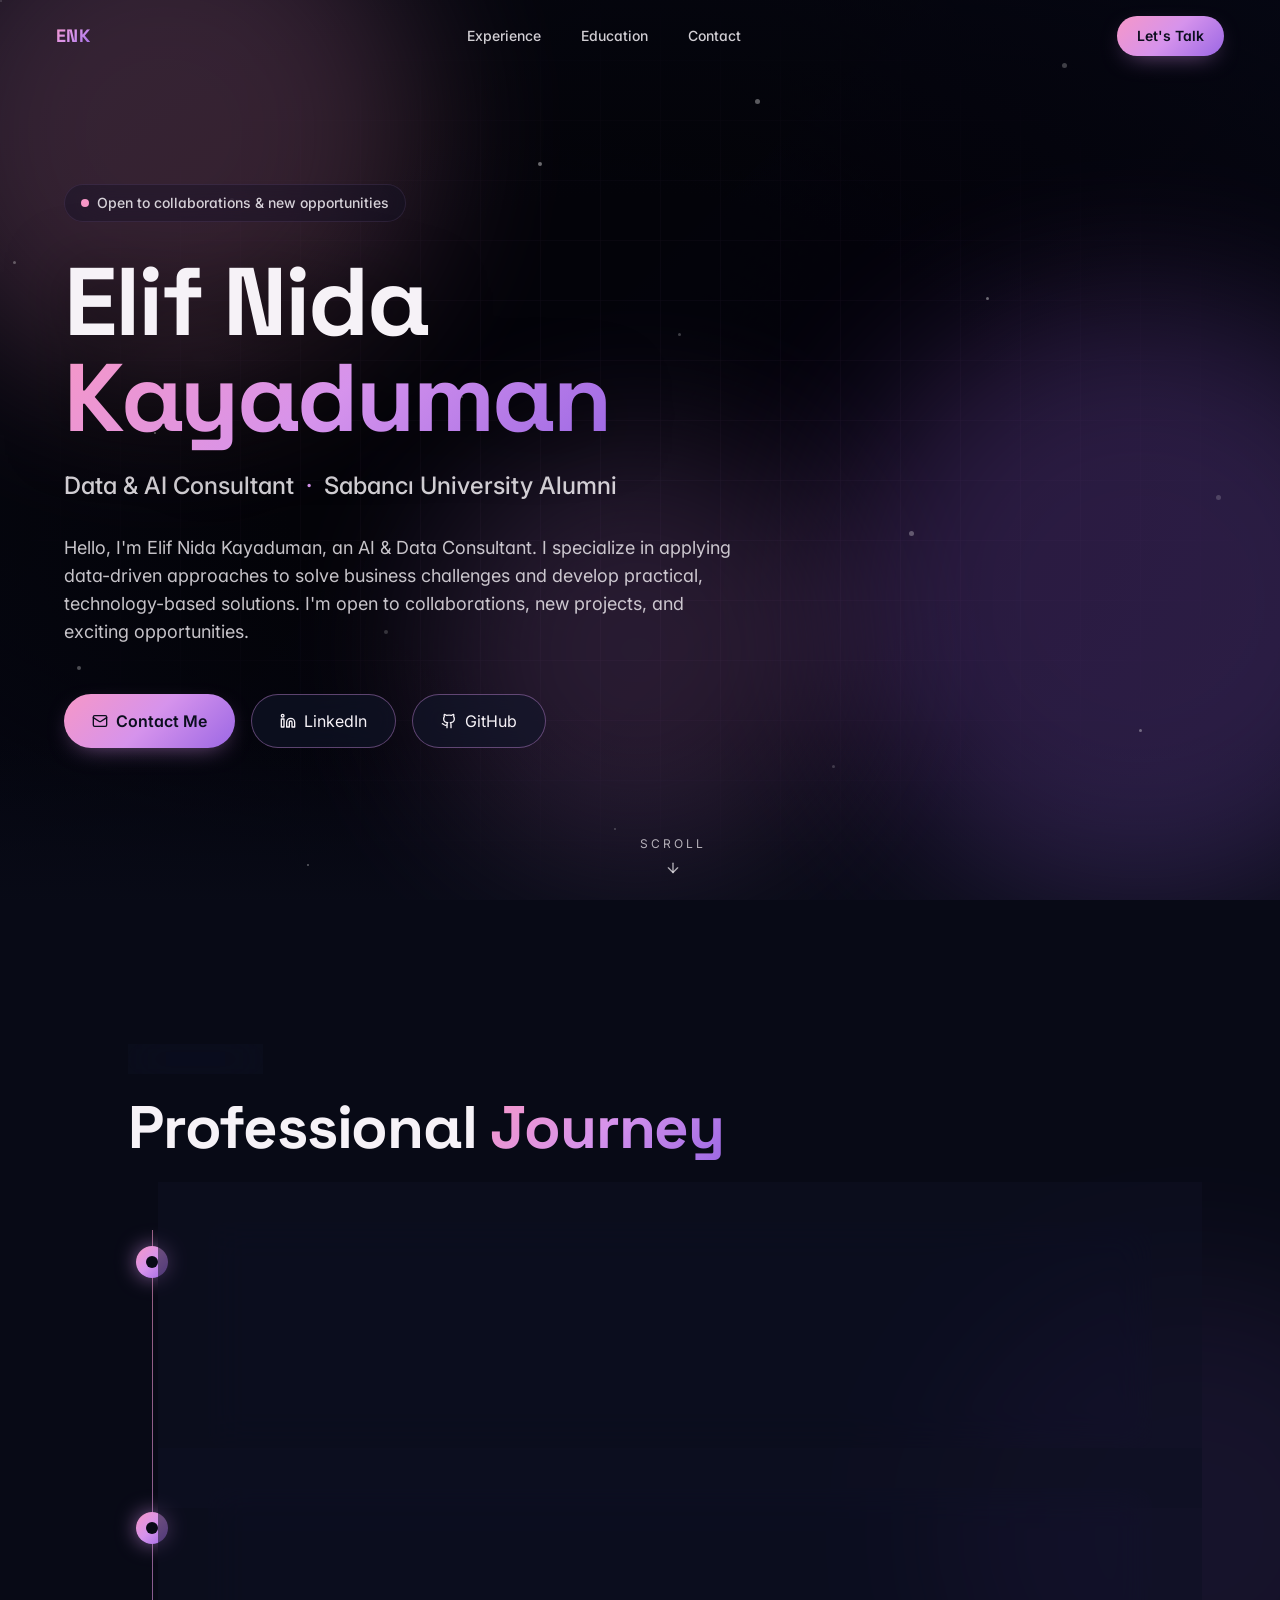
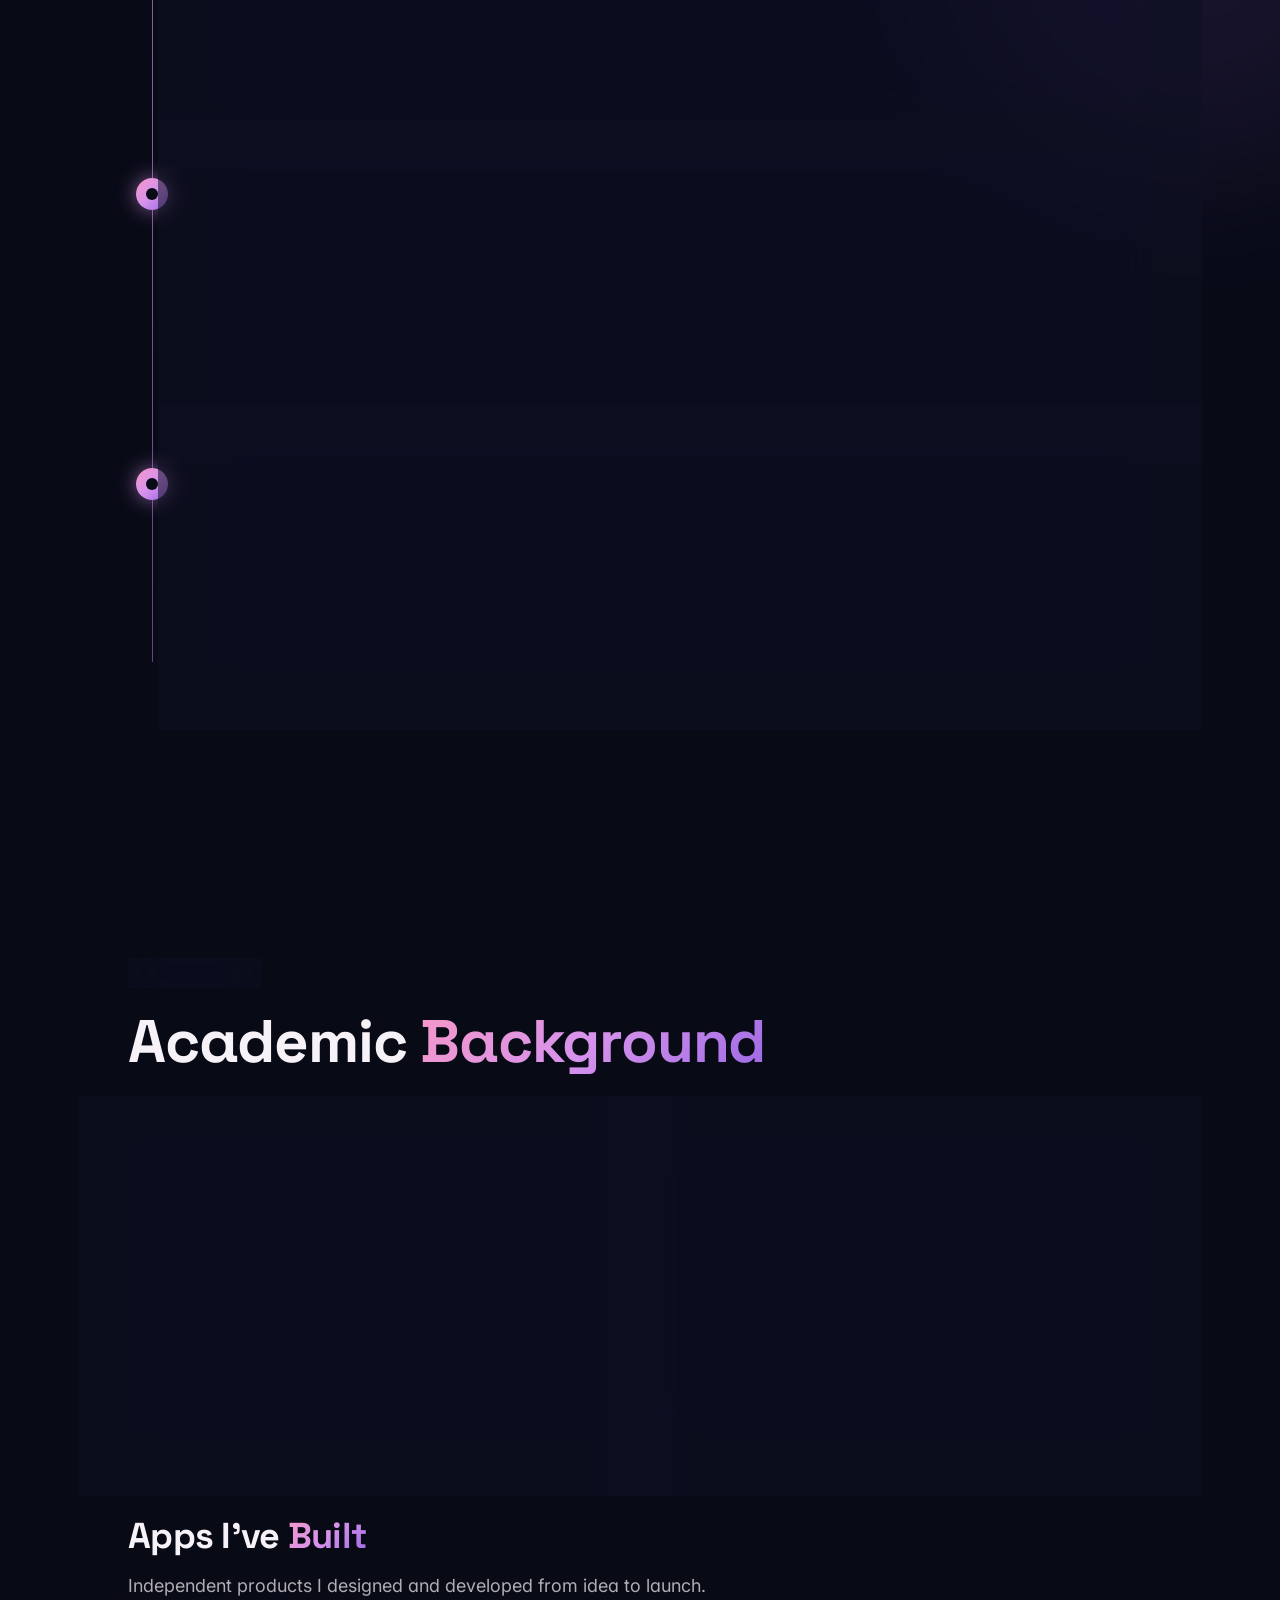
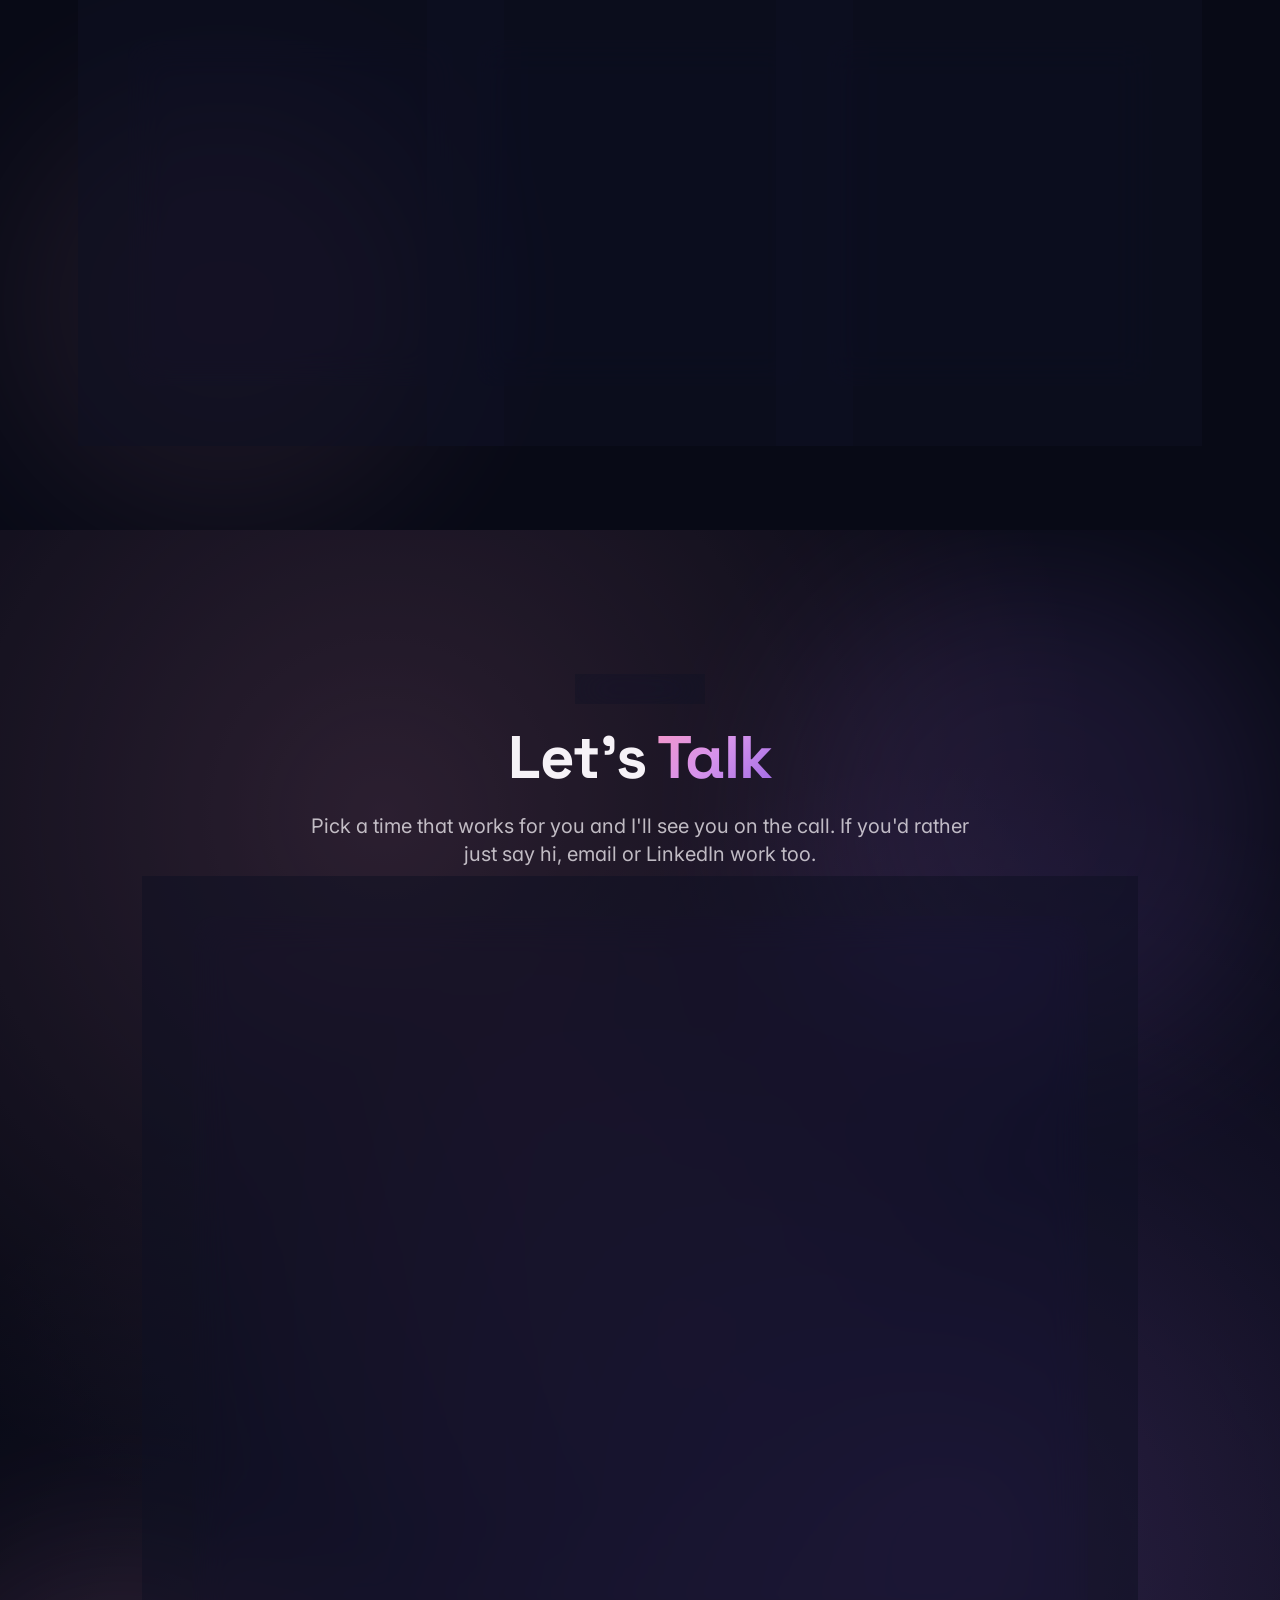
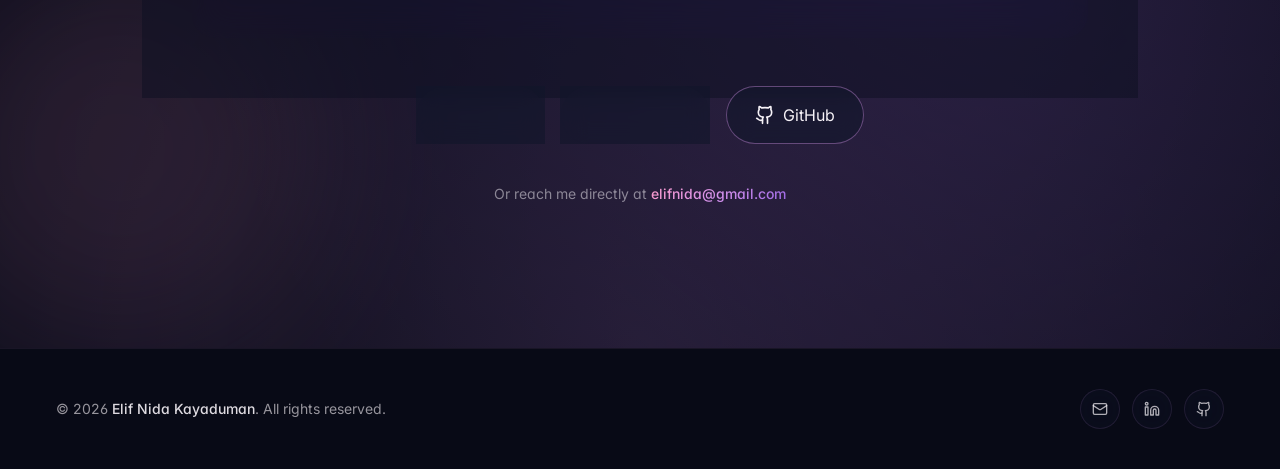
==== commit 4bc0c18a: "fix" ====
--- a/index.html
+++ b/index.html
@@ -16,8 +16,8 @@
     <meta name="twitter:card" content="summary_large_image" />
     <meta name="twitter:title" content="Elif Nida Kayaduman — Data & AI Consultant" />
     <meta name="twitter:description" content="Personal portfolio of Elif Nida Kayaduman — Data & AI Consultant. Sabancı University alumni." />
-    <script type="module" crossorigin src="/assets/index-UhQM-UHW.js"></script>
-    <link rel="stylesheet" crossorigin href="/assets/index-Cam-VRmE.css">
+    <script type="module" crossorigin src="/assets/index-2a3gdcEa.js"></script>
+    <link rel="stylesheet" crossorigin href="/assets/index-CqtDcAgT.css">
   </head>
 
   <body>
--- a/assets/index-CqtDcAgT.css
+++ b/assets/index-CqtDcAgT.css
@@ -0,0 +1 @@
+@import"https://fonts.googleapis.com/css2?family=Space+Grotesk:wght@400;500;600;700&family=Inter:wght@300;400;500;600;700&display=swap";*,:before,:after{--tw-border-spacing-x: 0;--tw-border-spacing-y: 0;--tw-translate-x: 0;--tw-translate-y: 0;--tw-rotate: 0;--tw-skew-x: 0;--tw-skew-y: 0;--tw-scale-x: 1;--tw-scale-y: 1;--tw-pan-x: ;--tw-pan-y: ;--tw-pinch-zoom: ;--tw-scroll-snap-strictness: proximity;--tw-gradient-from-position: ;--tw-gradient-via-position: ;--tw-gradient-to-position: ;--tw-ordinal: ;--tw-slashed-zero: ;--tw-numeric-figure: ;--tw-numeric-spacing: ;--tw-numeric-fraction: ;--tw-ring-inset: ;--tw-ring-offset-width: 0px;--tw-ring-offset-color: #fff;--tw-ring-color: rgb(59 130 246 / .5);--tw-ring-offset-shadow: 0 0 #0000;--tw-ring-shadow: 0 0 #0000;--tw-shadow: 0 0 #0000;--tw-shadow-colored: 0 0 #0000;--tw-blur: ;--tw-brightness: ;--tw-contrast: ;--tw-grayscale: ;--tw-hue-rotate: ;--tw-invert: ;--tw-saturate: ;--tw-sepia: ;--tw-drop-shadow: ;--tw-backdrop-blur: ;--tw-backdrop-brightness: ;--tw-backdrop-contrast: ;--tw-backdrop-grayscale: ;--tw-backdrop-hue-rotate: ;--tw-backdrop-invert: ;--tw-backdrop-opacity: ;--tw-backdrop-saturate: ;--tw-backdrop-sepia: ;--tw-contain-size: ;--tw-contain-layout: ;--tw-contain-paint: ;--tw-contain-style: }::backdrop{--tw-border-spacing-x: 0;--tw-border-spacing-y: 0;--tw-translate-x: 0;--tw-translate-y: 0;--tw-rotate: 0;--tw-skew-x: 0;--tw-skew-y: 0;--tw-scale-x: 1;--tw-scale-y: 1;--tw-pan-x: ;--tw-pan-y: ;--tw-pinch-zoom: ;--tw-scroll-snap-strictness: proximity;--tw-gradient-from-position: ;--tw-gradient-via-position: ;--tw-gradient-to-position: ;--tw-ordinal: ;--tw-slashed-zero: ;--tw-numeric-figure: ;--tw-numeric-spacing: ;--tw-numeric-fraction: ;--tw-ring-inset: ;--tw-ring-offset-width: 0px;--tw-ring-offset-color: #fff;--tw-ring-color: rgb(59 130 246 / .5);--tw-ring-offset-shadow: 0 0 #0000;--tw-ring-shadow: 0 0 #0000;--tw-shadow: 0 0 #0000;--tw-shadow-colored: 0 0 #0000;--tw-blur: ;--tw-brightness: ;--tw-contrast: ;--tw-grayscale: ;--tw-hue-rotate: ;--tw-invert: ;--tw-saturate: ;--tw-sepia: ;--tw-drop-shadow: ;--tw-backdrop-blur: ;--tw-backdrop-brightness: ;--tw-backdrop-contrast: ;--tw-backdrop-grayscale: ;--tw-backdrop-hue-rotate: ;--tw-backdrop-invert: ;--tw-backdrop-opacity: ;--tw-backdrop-saturate: ;--tw-backdrop-sepia: ;--tw-contain-size: ;--tw-contain-layout: ;--tw-contain-paint: ;--tw-contain-style: }*,:before,:after{box-sizing:border-box;border-width:0;border-style:solid;border-color:#e5e7eb}:before,:after{--tw-content: ""}html,:host{line-height:1.5;-webkit-text-size-adjust:100%;-moz-tab-size:4;-o-tab-size:4;tab-size:4;font-family:Inter,system-ui,sans-serif;font-feature-settings:normal;font-variation-settings:normal;-webkit-tap-highlight-color:transparent}body{margin:0;line-height:inherit}hr{height:0;color:inherit;border-top-width:1px}abbr:where([title]){-webkit-text-decoration:underline dotted;text-decoration:underline dotted}h1,h2,h3,h4,h5,h6{font-size:inherit;font-weight:inherit}a{color:inherit;text-decoration:inherit}b,strong{font-weight:bolder}code,kbd,samp,pre{font-family:ui-monospace,SFMono-Regular,Menlo,Monaco,Consolas,Liberation Mono,Courier New,monospace;font-feature-settings:normal;font-variation-settings:normal;font-size:1em}small{font-size:80%}sub,sup{font-size:75%;line-height:0;position:relative;vertical-align:baseline}sub{bottom:-.25em}sup{top:-.5em}table{text-indent:0;border-color:inherit;border-collapse:collapse}button,input,optgroup,select,textarea{font-family:inherit;font-feature-settings:inherit;font-variation-settings:inherit;font-size:100%;font-weight:inherit;line-height:inherit;letter-spacing:inherit;color:inherit;margin:0;padding:0}button,select{text-transform:none}button,input:where([type=button]),input:where([type=reset]),input:where([type=submit]){-webkit-appearance:button;background-color:transparent;background-image:none}:-moz-focusring{outline:auto}:-moz-ui-invalid{box-shadow:none}progress{vertical-align:baseline}::-webkit-inner-spin-button,::-webkit-outer-spin-button{height:auto}[type=search]{-webkit-appearance:textfield;outline-offset:-2px}::-webkit-search-decoration{-webkit-appearance:none}::-webkit-file-upload-button{-webkit-appearance:button;font:inherit}summary{display:list-item}blockquote,dl,dd,h1,h2,h3,h4,h5,h6,hr,figure,p,pre{margin:0}fieldset{margin:0;padding:0}legend{padding:0}ol,ul,menu{list-style:none;margin:0;padding:0}dialog{padding:0}textarea{resize:vertical}input::-moz-placeholder,textarea::-moz-placeholder{opacity:1;color:#9ca3af}input::placeholder,textarea::placeholder{opacity:1;color:#9ca3af}button,[role=button]{cursor:pointer}:disabled{cursor:default}img,svg,video,canvas,audio,iframe,embed,object{display:block;vertical-align:middle}img,video{max-width:100%;height:auto}[hidden]:where(:not([hidden=until-found])){display:none}*{border-color:hsl(var(--border))}html{scroll-behavior:smooth}body{background-color:hsl(var(--background));color:hsl(var(--foreground));font-family:Inter,system-ui,-apple-system,sans-serif;font-feature-settings:"ss01","cv11";overflow-x:hidden}h1,h2,h3,h4{font-family:Space Grotesk,Inter,sans-serif;letter-spacing:-.02em}::-moz-selection{background:hsl(var(--lilac) / .4);color:hsl(var(--foreground))}::selection{background:hsl(var(--lilac) / .4);color:hsl(var(--foreground))}.container{width:100%;margin-right:auto;margin-left:auto;padding-right:1rem;padding-left:1rem}@media (min-width: 40rem){.container{max-width:40rem}}@media (min-width: 48rem){.container{max-width:48rem}}@media (min-width: 64rem){.container{max-width:64rem}}@media (min-width: 80rem){.container{max-width:80rem}}@media (min-width: 96rem){.container{max-width:96rem}}.sr-only{position:absolute;width:1px;height:1px;padding:0;margin:-1px;overflow:hidden;clip:rect(0,0,0,0);white-space:nowrap;border-width:0}.pointer-events-none{pointer-events:none}.pointer-events-auto{pointer-events:auto}.visible{visibility:visible}.invisible{visibility:hidden}.fixed{position:fixed}.absolute{position:absolute}.relative{position:relative}.-inset-4{top:-1rem;right:-1rem;bottom:-1rem;left:-1rem}.inset-0{top:0;right:0;bottom:0;left:0}.inset-x-0{left:0;right:0}.inset-y-0{top:0;bottom:0}.-bottom-1{bottom:-.25rem}.-bottom-12{bottom:-3rem}.-bottom-3{bottom:-.75rem}.-left-12{left:-3rem}.-left-20{left:-5rem}.-left-24{left:-6rem}.-right-12{right:-3rem}.-right-40{right:-10rem}.-top-12{top:-3rem}.-top-2{top:-.5rem}.-top-32{top:-8rem}.-top-8{top:-2rem}.bottom-0{bottom:0}.bottom-0\.5{bottom:.125rem}.bottom-1\.5{bottom:.375rem}.bottom-10{bottom:2.5rem}.bottom-12{bottom:3rem}.bottom-2{bottom:.5rem}.bottom-32{bottom:8rem}.bottom-4{bottom:1rem}.bottom-6{bottom:1.5rem}.bottom-8{bottom:2rem}.left-0{left:0}.left-1{left:.25rem}.left-1\.5{left:.375rem}.left-1\/2{left:50%}.left-1\/3{left:33.333333%}.left-1\/4{left:25%}.left-2{left:.5rem}.left-20{left:5rem}.left-3{left:.75rem}.left-4{left:1rem}.left-8{left:2rem}.left-\[50\%\]{left:50%}.right-0{right:0}.right-1{right:.25rem}.right-1\.5{right:.375rem}.right-1\/4{right:25%}.right-2{right:.5rem}.right-3{right:.75rem}.right-32{right:8rem}.right-4{right:1rem}.right-6{right:1.5rem}.right-8{right:2rem}.top-0{top:0}.top-0\.5{top:.125rem}.top-1\.5{top:.375rem}.top-1\/2{top:50%}.top-1\/3{top:33.333333%}.top-1\/4{top:25%}.top-10{top:2.5rem}.top-2{top:.5rem}.top-20{top:5rem}.top-3{top:.75rem}.top-3\.5{top:.875rem}.top-4{top:1rem}.top-40{top:10rem}.top-6{top:1.5rem}.top-8{top:2rem}.top-\[1px\]{top:1px}.top-\[50\%\]{top:50%}.top-\[60\%\]{top:60%}.top-full{top:100%}.-z-10{z-index:-10}.z-10{z-index:10}.z-20{z-index:20}.z-40{z-index:40}.z-50{z-index:50}.z-\[100\]{z-index:100}.z-\[1\]{z-index:1}.-mx-1{margin-left:-.25rem;margin-right:-.25rem}.mx-2{margin-left:.5rem;margin-right:.5rem}.mx-3{margin-left:.75rem;margin-right:.75rem}.mx-3\.5{margin-left:.875rem;margin-right:.875rem}.mx-auto{margin-left:auto;margin-right:auto}.my-0\.5{margin-top:.125rem;margin-bottom:.125rem}.my-1{margin-top:.25rem;margin-bottom:.25rem}.-ml-4{margin-left:-1rem}.-mt-4{margin-top:-1rem}.mb-1{margin-bottom:.25rem}.mb-10{margin-bottom:2.5rem}.mb-12{margin-bottom:3rem}.mb-16{margin-bottom:4rem}.mb-2{margin-bottom:.5rem}.mb-20{margin-bottom:5rem}.mb-24{margin-bottom:6rem}.mb-3{margin-bottom:.75rem}.mb-4{margin-bottom:1rem}.mb-5{margin-bottom:1.25rem}.mb-6{margin-bottom:1.5rem}.mb-8{margin-bottom:2rem}.ml-1{margin-left:.25rem}.ml-auto{margin-left:auto}.mr-2{margin-right:.5rem}.mt-1{margin-top:.25rem}.mt-1\.5{margin-top:.375rem}.mt-10{margin-top:2.5rem}.mt-16{margin-top:4rem}.mt-2{margin-top:.5rem}.mt-20{margin-top:5rem}.mt-24{margin-top:6rem}.mt-4{margin-top:1rem}.mt-6{margin-top:1.5rem}.mt-8{margin-top:2rem}.mt-auto{margin-top:auto}.block{display:block}.flex{display:flex}.inline-flex{display:inline-flex}.table{display:table}.grid{display:grid}.hidden{display:none}.aspect-square{aspect-ratio:1 / 1}.aspect-video{aspect-ratio:16 / 9}.size-4{width:1rem;height:1rem}.h-0\.5{height:.125rem}.h-1{height:.25rem}.h-1\.5{height:.375rem}.h-10{height:2.5rem}.h-11{height:2.75rem}.h-12{height:3rem}.h-14{height:3.5rem}.h-16{height:4rem}.h-2{height:.5rem}.h-2\.5{height:.625rem}.h-20{height:5rem}.h-24{height:6rem}.h-3{height:.75rem}.h-3\.5{height:.875rem}.h-32{height:8rem}.h-4{height:1rem}.h-40{height:10rem}.h-48{height:12rem}.h-5{height:1.25rem}.h-6{height:1.5rem}.h-64{height:16rem}.h-7{height:1.75rem}.h-8{height:2rem}.h-9{height:2.25rem}.h-96{height:24rem}.h-\[1px\]{height:1px}.h-\[400px\]{height:400px}.h-\[420px\]{height:420px}.h-\[450px\]{height:450px}.h-\[500px\]{height:500px}.h-\[520px\]{height:520px}.h-\[600px\]{height:600px}.h-\[var\(--radix-navigation-menu-viewport-height\)\]{height:var(--radix-navigation-menu-viewport-height)}.h-\[var\(--radix-select-trigger-height\)\]{height:var(--radix-select-trigger-height)}.h-auto{height:auto}.h-full{height:100%}.h-px{height:1px}.h-screen{height:100vh}.h-svh{height:100svh}.max-h-96{max-height:24rem}.max-h-\[300px\]{max-height:300px}.max-h-screen{max-height:100vh}.min-h-0{min-height:0px}.min-h-\[80px\]{min-height:80px}.min-h-screen{min-height:100vh}.min-h-svh{min-height:100svh}.w-0{width:0px}.w-1{width:.25rem}.w-1\.5{width:.375rem}.w-10{width:2.5rem}.w-11{width:2.75rem}.w-12{width:3rem}.w-14{width:3.5rem}.w-16{width:4rem}.w-2{width:.5rem}.w-2\.5{width:.625rem}.w-20{width:5rem}.w-28{width:7rem}.w-3{width:.75rem}.w-3\.5{width:.875rem}.w-3\/4{width:75%}.w-32{width:8rem}.w-4{width:1rem}.w-5{width:1.25rem}.w-6{width:1.5rem}.w-64{width:16rem}.w-7{width:1.75rem}.w-72{width:18rem}.w-8{width:2rem}.w-9{width:2.25rem}.w-96{width:24rem}.w-\[--sidebar-width\]{width:var(--sidebar-width)}.w-\[100px\]{width:100px}.w-\[1px\]{width:1px}.w-\[260px\]{width:260px}.w-\[400px\]{width:400px}.w-\[420px\]{width:420px}.w-\[450px\]{width:450px}.w-\[500px\]{width:500px}.w-\[520px\]{width:520px}.w-\[600px\]{width:600px}.w-auto{width:auto}.w-full{width:100%}.w-max{width:-moz-max-content;width:max-content}.w-px{width:1px}.min-w-0{min-width:0px}.min-w-5{min-width:1.25rem}.min-w-\[12rem\]{min-width:12rem}.min-w-\[8rem\]{min-width:8rem}.min-w-\[var\(--radix-select-trigger-width\)\]{min-width:var(--radix-select-trigger-width)}.max-w-2xl{max-width:42rem}.max-w-3xl{max-width:48rem}.max-w-48{max-width:12rem}.max-w-4xl{max-width:56rem}.max-w-5xl{max-width:64rem}.max-w-6xl{max-width:72rem}.max-w-7xl{max-width:80rem}.max-w-\[--skeleton-width\]{max-width:var(--skeleton-width)}.max-w-\[90vw\]{max-width:90vw}.max-w-lg{max-width:32rem}.max-w-max{max-width:-moz-max-content;max-width:max-content}.flex-1{flex:1 1 0%}.shrink-0{flex-shrink:0}.grow{flex-grow:1}.grow-0{flex-grow:0}.basis-full{flex-basis:100%}.caption-bottom{caption-side:bottom}.border-collapse{border-collapse:collapse}.-translate-x-1\/2{--tw-translate-x: -50%;transform:translate(var(--tw-translate-x),var(--tw-translate-y)) rotate(var(--tw-rotate)) skew(var(--tw-skew-x)) skewY(var(--tw-skew-y)) scaleX(var(--tw-scale-x)) scaleY(var(--tw-scale-y))}.-translate-x-px{--tw-translate-x: -1px;transform:translate(var(--tw-translate-x),var(--tw-translate-y)) rotate(var(--tw-rotate)) skew(var(--tw-skew-x)) skewY(var(--tw-skew-y)) scaleX(var(--tw-scale-x)) scaleY(var(--tw-scale-y))}.-translate-y-1\/2{--tw-translate-y: -50%;transform:translate(var(--tw-translate-x),var(--tw-translate-y)) rotate(var(--tw-rotate)) skew(var(--tw-skew-x)) skewY(var(--tw-skew-y)) scaleX(var(--tw-scale-x)) scaleY(var(--tw-scale-y))}.-translate-y-2{--tw-translate-y: -.5rem;transform:translate(var(--tw-translate-x),var(--tw-translate-y)) rotate(var(--tw-rotate)) skew(var(--tw-skew-x)) skewY(var(--tw-skew-y)) scaleX(var(--tw-scale-x)) scaleY(var(--tw-scale-y))}.translate-x-\[-50\%\]{--tw-translate-x: -50%;transform:translate(var(--tw-translate-x),var(--tw-translate-y)) rotate(var(--tw-rotate)) skew(var(--tw-skew-x)) skewY(var(--tw-skew-y)) scaleX(var(--tw-scale-x)) scaleY(var(--tw-scale-y))}.translate-x-px{--tw-translate-x: 1px;transform:translate(var(--tw-translate-x),var(--tw-translate-y)) rotate(var(--tw-rotate)) skew(var(--tw-skew-x)) skewY(var(--tw-skew-y)) scaleX(var(--tw-scale-x)) scaleY(var(--tw-scale-y))}.translate-y-0{--tw-translate-y: 0px;transform:translate(var(--tw-translate-x),var(--tw-translate-y)) rotate(var(--tw-rotate)) skew(var(--tw-skew-x)) skewY(var(--tw-skew-y)) scaleX(var(--tw-scale-x)) scaleY(var(--tw-scale-y))}.translate-y-12{--tw-translate-y: 3rem;transform:translate(var(--tw-translate-x),var(--tw-translate-y)) rotate(var(--tw-rotate)) skew(var(--tw-skew-x)) skewY(var(--tw-skew-y)) scaleX(var(--tw-scale-x)) scaleY(var(--tw-scale-y))}.translate-y-8{--tw-translate-y: 2rem;transform:translate(var(--tw-translate-x),var(--tw-translate-y)) rotate(var(--tw-rotate)) skew(var(--tw-skew-x)) skewY(var(--tw-skew-y)) scaleX(var(--tw-scale-x)) scaleY(var(--tw-scale-y))}.translate-y-\[-50\%\]{--tw-translate-y: -50%;transform:translate(var(--tw-translate-x),var(--tw-translate-y)) rotate(var(--tw-rotate)) skew(var(--tw-skew-x)) skewY(var(--tw-skew-y)) scaleX(var(--tw-scale-x)) scaleY(var(--tw-scale-y))}.-rotate-1{--tw-rotate: -1deg;transform:translate(var(--tw-translate-x),var(--tw-translate-y)) rotate(var(--tw-rotate)) skew(var(--tw-skew-x)) skewY(var(--tw-skew-y)) scaleX(var(--tw-scale-x)) scaleY(var(--tw-scale-y))}.-rotate-2{--tw-rotate: -2deg;transform:translate(var(--tw-translate-x),var(--tw-translate-y)) rotate(var(--tw-rotate)) skew(var(--tw-skew-x)) skewY(var(--tw-skew-y)) scaleX(var(--tw-scale-x)) scaleY(var(--tw-scale-y))}.rotate-1{--tw-rotate: 1deg;transform:translate(var(--tw-translate-x),var(--tw-translate-y)) rotate(var(--tw-rotate)) skew(var(--tw-skew-x)) skewY(var(--tw-skew-y)) scaleX(var(--tw-scale-x)) scaleY(var(--tw-scale-y))}.rotate-2{--tw-rotate: 2deg;transform:translate(var(--tw-translate-x),var(--tw-translate-y)) rotate(var(--tw-rotate)) skew(var(--tw-skew-x)) skewY(var(--tw-skew-y)) scaleX(var(--tw-scale-x)) scaleY(var(--tw-scale-y))}.rotate-3{--tw-rotate: 3deg;transform:translate(var(--tw-translate-x),var(--tw-translate-y)) rotate(var(--tw-rotate)) skew(var(--tw-skew-x)) skewY(var(--tw-skew-y)) scaleX(var(--tw-scale-x)) scaleY(var(--tw-scale-y))}.rotate-45{--tw-rotate: 45deg;transform:translate(var(--tw-translate-x),var(--tw-translate-y)) rotate(var(--tw-rotate)) skew(var(--tw-skew-x)) skewY(var(--tw-skew-y)) scaleX(var(--tw-scale-x)) scaleY(var(--tw-scale-y))}.rotate-90{--tw-rotate: 90deg;transform:translate(var(--tw-translate-x),var(--tw-translate-y)) rotate(var(--tw-rotate)) skew(var(--tw-skew-x)) skewY(var(--tw-skew-y)) scaleX(var(--tw-scale-x)) scaleY(var(--tw-scale-y))}.scale-100{--tw-scale-x: 1;--tw-scale-y: 1;transform:translate(var(--tw-translate-x),var(--tw-translate-y)) rotate(var(--tw-rotate)) skew(var(--tw-skew-x)) skewY(var(--tw-skew-y)) scaleX(var(--tw-scale-x)) scaleY(var(--tw-scale-y))}.scale-105{--tw-scale-x: 1.05;--tw-scale-y: 1.05;transform:translate(var(--tw-translate-x),var(--tw-translate-y)) rotate(var(--tw-rotate)) skew(var(--tw-skew-x)) skewY(var(--tw-skew-y)) scaleX(var(--tw-scale-x)) scaleY(var(--tw-scale-y))}.scale-110{--tw-scale-x: 1.1;--tw-scale-y: 1.1;transform:translate(var(--tw-translate-x),var(--tw-translate-y)) rotate(var(--tw-rotate)) skew(var(--tw-skew-x)) skewY(var(--tw-skew-y)) scaleX(var(--tw-scale-x)) scaleY(var(--tw-scale-y))}.transform{transform:translate(var(--tw-translate-x),var(--tw-translate-y)) rotate(var(--tw-rotate)) skew(var(--tw-skew-x)) skewY(var(--tw-skew-y)) scaleX(var(--tw-scale-x)) scaleY(var(--tw-scale-y))}@keyframes pulse{50%{opacity:.5}}.animate-pulse{animation:pulse 2s cubic-bezier(.4,0,.6,1) infinite}.cursor-default{cursor:default}.cursor-pointer{cursor:pointer}.touch-none{touch-action:none}.select-none{-webkit-user-select:none;-moz-user-select:none;user-select:none}.list-none{list-style-type:none}.grid-cols-1{grid-template-columns:repeat(1,minmax(0,1fr))}.grid-cols-2{grid-template-columns:repeat(2,minmax(0,1fr))}.flex-row{flex-direction:row}.flex-col{flex-direction:column}.flex-col-reverse{flex-direction:column-reverse}.flex-wrap{flex-wrap:wrap}.items-start{align-items:flex-start}.items-end{align-items:flex-end}.items-center{align-items:center}.items-stretch{align-items:stretch}.justify-center{justify-content:center}.justify-between{justify-content:space-between}.gap-1{gap:.25rem}.gap-1\.5{gap:.375rem}.gap-10{gap:2.5rem}.gap-2{gap:.5rem}.gap-3{gap:.75rem}.gap-4{gap:1rem}.gap-6{gap:1.5rem}.gap-8{gap:2rem}.gap-x-5{-moz-column-gap:1.25rem;column-gap:1.25rem}.gap-y-2{row-gap:.5rem}.space-x-1>:not([hidden])~:not([hidden]){--tw-space-x-reverse: 0;margin-right:calc(.25rem * var(--tw-space-x-reverse));margin-left:calc(.25rem * calc(1 - var(--tw-space-x-reverse)))}.space-x-2>:not([hidden])~:not([hidden]){--tw-space-x-reverse: 0;margin-right:calc(.5rem * var(--tw-space-x-reverse));margin-left:calc(.5rem * calc(1 - var(--tw-space-x-reverse)))}.space-x-4>:not([hidden])~:not([hidden]){--tw-space-x-reverse: 0;margin-right:calc(1rem * var(--tw-space-x-reverse));margin-left:calc(1rem * calc(1 - var(--tw-space-x-reverse)))}.space-y-1>:not([hidden])~:not([hidden]){--tw-space-y-reverse: 0;margin-top:calc(.25rem * calc(1 - var(--tw-space-y-reverse)));margin-bottom:calc(.25rem * var(--tw-space-y-reverse))}.space-y-1\.5>:not([hidden])~:not([hidden]){--tw-space-y-reverse: 0;margin-top:calc(.375rem * calc(1 - var(--tw-space-y-reverse)));margin-bottom:calc(.375rem * var(--tw-space-y-reverse))}.space-y-10>:not([hidden])~:not([hidden]){--tw-space-y-reverse: 0;margin-top:calc(2.5rem * calc(1 - var(--tw-space-y-reverse)));margin-bottom:calc(2.5rem * var(--tw-space-y-reverse))}.space-y-2>:not([hidden])~:not([hidden]){--tw-space-y-reverse: 0;margin-top:calc(.5rem * calc(1 - var(--tw-space-y-reverse)));margin-bottom:calc(.5rem * var(--tw-space-y-reverse))}.space-y-4>:not([hidden])~:not([hidden]){--tw-space-y-reverse: 0;margin-top:calc(1rem * calc(1 - var(--tw-space-y-reverse)));margin-bottom:calc(1rem * var(--tw-space-y-reverse))}.space-y-6>:not([hidden])~:not([hidden]){--tw-space-y-reverse: 0;margin-top:calc(1.5rem * calc(1 - var(--tw-space-y-reverse)));margin-bottom:calc(1.5rem * var(--tw-space-y-reverse))}.space-y-8>:not([hidden])~:not([hidden]){--tw-space-y-reverse: 0;margin-top:calc(2rem * calc(1 - var(--tw-space-y-reverse)));margin-bottom:calc(2rem * var(--tw-space-y-reverse))}.self-start{align-self:flex-start}.overflow-auto{overflow:auto}.overflow-hidden{overflow:hidden}.overflow-y-auto{overflow-y:auto}.overflow-x-hidden{overflow-x:hidden}.whitespace-nowrap{white-space:nowrap}.whitespace-pre-line{white-space:pre-line}.break-words{overflow-wrap:break-word}.rounded-2xl{border-radius:1rem}.rounded-3xl{border-radius:1.5rem}.rounded-\[2px\]{border-radius:2px}.rounded-\[inherit\]{border-radius:inherit}.rounded-full{border-radius:9999px}.rounded-lg{border-radius:var(--radius)}.rounded-md{border-radius:calc(var(--radius) - 2px)}.rounded-sm{border-radius:calc(var(--radius) - 4px)}.rounded-xl{border-radius:.75rem}.rounded-b-md{border-bottom-right-radius:calc(var(--radius) - 2px);border-bottom-left-radius:calc(var(--radius) - 2px)}.rounded-l-md{border-top-left-radius:calc(var(--radius) - 2px);border-bottom-left-radius:calc(var(--radius) - 2px)}.rounded-r-md{border-top-right-radius:calc(var(--radius) - 2px);border-bottom-right-radius:calc(var(--radius) - 2px)}.rounded-t-3xl{border-top-left-radius:1.5rem;border-top-right-radius:1.5rem}.rounded-t-\[10px\]{border-top-left-radius:10px;border-top-right-radius:10px}.rounded-t-lg{border-top-left-radius:var(--radius);border-top-right-radius:var(--radius)}.rounded-tl-sm{border-top-left-radius:calc(var(--radius) - 4px)}.border{border-width:1px}.border-2{border-width:2px}.border-4{border-width:4px}.border-\[1\.5px\]{border-width:1.5px}.border-y{border-top-width:1px;border-bottom-width:1px}.border-b{border-bottom-width:1px}.border-l{border-left-width:1px}.border-l-2{border-left-width:2px}.border-r{border-right-width:1px}.border-t{border-top-width:1px}.border-dashed{border-style:dashed}.border-\[--color-border\]{border-color:var(--color-border)}.border-black{--tw-border-opacity: 1;border-color:rgb(0 0 0 / var(--tw-border-opacity, 1))}.border-border{border-color:hsl(var(--border))}.border-border\/40{border-color:hsl(var(--border) / .4)}.border-border\/50{border-color:hsl(var(--border) / .5)}.border-border\/60{border-color:hsl(var(--border) / .6)}.border-destructive{border-color:hsl(var(--destructive))}.border-destructive\/50{border-color:hsl(var(--destructive) / .5)}.border-gray-400{--tw-border-opacity: 1;border-color:rgb(156 163 175 / var(--tw-border-opacity, 1))}.border-gray-700{--tw-border-opacity: 1;border-color:rgb(55 65 81 / var(--tw-border-opacity, 1))}.border-gray-800\/50{border-color:#1f293780}.border-input{border-color:hsl(var(--input))}.border-orange-300\/30{border-color:#fdba744d}.border-primary{border-color:hsl(var(--primary))}.border-red-700{--tw-border-opacity: 1;border-color:rgb(185 28 28 / var(--tw-border-opacity, 1))}.border-slate-300\/50{border-color:#cbd5e180}.border-transparent{border-color:transparent}.border-l-transparent{border-left-color:transparent}.border-t-transparent{border-top-color:transparent}.bg-\[--color-bg\]{background-color:var(--color-bg)}.bg-accent{background-color:hsl(var(--accent))}.bg-amber-500{--tw-bg-opacity: 1;background-color:rgb(245 158 11 / var(--tw-bg-opacity, 1))}.bg-amber-900\/15{background-color:#78350f26}.bg-background{background-color:hsl(var(--background))}.bg-background\/95{background-color:hsl(var(--background) / .95)}.bg-black{--tw-bg-opacity: 1;background-color:rgb(0 0 0 / var(--tw-bg-opacity, 1))}.bg-black\/25{background-color:#00000040}.bg-black\/30{background-color:#0000004d}.bg-black\/40{background-color:#0006}.bg-black\/50{background-color:#00000080}.bg-black\/60{background-color:#0009}.bg-black\/80{background-color:#000c}.bg-border{background-color:hsl(var(--border))}.bg-brand-lilac\/35{background-color:hsl(var(--lilac) / .35)}.bg-brand-pink{background-color:hsl(var(--pink))}.bg-brand-pink\/15{background-color:hsl(var(--pink) / .15)}.bg-brand-pink\/20{background-color:hsl(var(--pink) / .2)}.bg-brand-pink\/40{background-color:hsl(var(--pink) / .4)}.bg-brand-purple\/20{background-color:hsl(var(--purple) / .2)}.bg-brand-purple\/25{background-color:hsl(var(--purple) / .25)}.bg-brand-purple\/50{background-color:hsl(var(--purple) / .5)}.bg-card{background-color:hsl(var(--card))}.bg-destructive{background-color:hsl(var(--destructive))}.bg-foreground{background-color:hsl(var(--foreground))}.bg-gray-100{--tw-bg-opacity: 1;background-color:rgb(243 244 246 / var(--tw-bg-opacity, 1))}.bg-gray-300{--tw-bg-opacity: 1;background-color:rgb(209 213 219 / var(--tw-bg-opacity, 1))}.bg-gray-300\/30{background-color:#d1d5db4d}.bg-gray-400{--tw-bg-opacity: 1;background-color:rgb(156 163 175 / var(--tw-bg-opacity, 1))}.bg-gray-50\/50{background-color:#f9fafb80}.bg-gray-800{--tw-bg-opacity: 1;background-color:rgb(31 41 55 / var(--tw-bg-opacity, 1))}.bg-gray-900{--tw-bg-opacity: 1;background-color:rgb(17 24 39 / var(--tw-bg-opacity, 1))}.bg-muted{background-color:hsl(var(--muted))}.bg-muted\/30{background-color:hsl(var(--muted) / .3)}.bg-muted\/50{background-color:hsl(var(--muted) / .5)}.bg-popover{background-color:hsl(var(--popover))}.bg-primary{background-color:hsl(var(--primary))}.bg-red-500{--tw-bg-opacity: 1;background-color:rgb(239 68 68 / var(--tw-bg-opacity, 1))}.bg-red-900\/20{background-color:#7f1d1d33}.bg-red-900\/5{background-color:#7f1d1d0d}.bg-secondary{background-color:hsl(var(--secondary))}.bg-secondary\/60{background-color:hsl(var(--secondary) / .6)}.bg-slate-200\/40{background-color:#e2e8f066}.bg-transparent{background-color:transparent}.bg-white{--tw-bg-opacity: 1;background-color:rgb(255 255 255 / var(--tw-bg-opacity, 1))}.bg-white\/20{background-color:#fff3}.bg-white\/70{background-color:#ffffffb3}.bg-yellow-100\/20{background-color:#fef9c333}.bg-yellow-100\/30{background-color:#fef9c34d}.bg-\[radial-gradient\(ellipse_at_center\,transparent_40\%\,hsl\(232_55\%_5\%\/0\.85\)_100\%\)\]{background-image:radial-gradient(ellipse at center,transparent 40%,hsl(232 55% 5%/.85) 100%)}.bg-gradient-to-b{background-image:linear-gradient(to bottom,var(--tw-gradient-stops))}.bg-gradient-to-br{background-image:linear-gradient(to bottom right,var(--tw-gradient-stops))}.bg-gradient-to-l{background-image:linear-gradient(to left,var(--tw-gradient-stops))}.bg-gradient-to-r{background-image:linear-gradient(to right,var(--tw-gradient-stops))}.bg-gradient-to-t{background-image:linear-gradient(to top,var(--tw-gradient-stops))}.from-background{--tw-gradient-from: hsl(var(--background)) var(--tw-gradient-from-position);--tw-gradient-to: hsl(var(--background) / 0) var(--tw-gradient-to-position);--tw-gradient-stops: var(--tw-gradient-from), var(--tw-gradient-to)}.from-black{--tw-gradient-from: #000 var(--tw-gradient-from-position);--tw-gradient-to: rgb(0 0 0 / 0) var(--tw-gradient-to-position);--tw-gradient-stops: var(--tw-gradient-from), var(--tw-gradient-to)}.from-gray-300{--tw-gradient-from: #d1d5db var(--tw-gradient-from-position);--tw-gradient-to: rgb(209 213 219 / 0) var(--tw-gradient-to-position);--tw-gradient-stops: var(--tw-gradient-from), var(--tw-gradient-to)}.from-gray-500{--tw-gradient-from: #6b7280 var(--tw-gradient-from-position);--tw-gradient-to: rgb(107 114 128 / 0) var(--tw-gradient-to-position);--tw-gradient-stops: var(--tw-gradient-from), var(--tw-gradient-to)}.from-orange-200{--tw-gradient-from: #fed7aa var(--tw-gradient-from-position);--tw-gradient-to: rgb(254 215 170 / 0) var(--tw-gradient-to-position);--tw-gradient-stops: var(--tw-gradient-from), var(--tw-gradient-to)}.from-red-500{--tw-gradient-from: #ef4444 var(--tw-gradient-from-position);--tw-gradient-to: rgb(239 68 68 / 0) var(--tw-gradient-to-position);--tw-gradient-stops: var(--tw-gradient-from), var(--tw-gradient-to)}.from-slate-100{--tw-gradient-from: #f1f5f9 var(--tw-gradient-from-position);--tw-gradient-to: rgb(241 245 249 / 0) var(--tw-gradient-to-position);--tw-gradient-stops: var(--tw-gradient-from), var(--tw-gradient-to)}.from-slate-100\/10{--tw-gradient-from: rgb(241 245 249 / .1) var(--tw-gradient-from-position);--tw-gradient-to: rgb(241 245 249 / 0) var(--tw-gradient-to-position);--tw-gradient-stops: var(--tw-gradient-from), var(--tw-gradient-to)}.from-slate-50\/30{--tw-gradient-from: rgb(248 250 252 / .3) var(--tw-gradient-from-position);--tw-gradient-to: rgb(248 250 252 / 0) var(--tw-gradient-to-position);--tw-gradient-stops: var(--tw-gradient-from), var(--tw-gradient-to)}.from-transparent{--tw-gradient-from: transparent var(--tw-gradient-from-position);--tw-gradient-to: rgb(0 0 0 / 0) var(--tw-gradient-to-position);--tw-gradient-stops: var(--tw-gradient-from), var(--tw-gradient-to)}.from-white{--tw-gradient-from: #fff var(--tw-gradient-from-position);--tw-gradient-to: rgb(255 255 255 / 0) var(--tw-gradient-to-position);--tw-gradient-stops: var(--tw-gradient-from), var(--tw-gradient-to)}.from-yellow-200{--tw-gradient-from: #fef08a var(--tw-gradient-from-position);--tw-gradient-to: rgb(254 240 138 / 0) var(--tw-gradient-to-position);--tw-gradient-stops: var(--tw-gradient-from), var(--tw-gradient-to)}.from-yellow-800{--tw-gradient-from: #854d0e var(--tw-gradient-from-position);--tw-gradient-to: rgb(133 77 14 / 0) var(--tw-gradient-to-position);--tw-gradient-stops: var(--tw-gradient-from), var(--tw-gradient-to)}.via-amber-900{--tw-gradient-to: rgb(120 53 15 / 0) var(--tw-gradient-to-position);--tw-gradient-stops: var(--tw-gradient-from), #78350f var(--tw-gradient-via-position), var(--tw-gradient-to)}.via-card\/30{--tw-gradient-to: hsl(var(--card) / 0) var(--tw-gradient-to-position);--tw-gradient-stops: var(--tw-gradient-from), hsl(var(--card) / .3) var(--tw-gradient-via-position), var(--tw-gradient-to)}.via-gray-50{--tw-gradient-to: rgb(249 250 251 / 0) var(--tw-gradient-to-position);--tw-gradient-stops: var(--tw-gradient-from), #f9fafb var(--tw-gradient-via-position), var(--tw-gradient-to)}.via-gray-900{--tw-gradient-to: rgb(17 24 39 / 0) var(--tw-gradient-to-position);--tw-gradient-stops: var(--tw-gradient-from), #111827 var(--tw-gradient-via-position), var(--tw-gradient-to)}.via-transparent{--tw-gradient-to: rgb(0 0 0 / 0) var(--tw-gradient-to-position);--tw-gradient-stops: var(--tw-gradient-from), transparent var(--tw-gradient-via-position), var(--tw-gradient-to)}.via-yellow-700{--tw-gradient-to: rgb(161 98 7 / 0) var(--tw-gradient-to-position);--tw-gradient-stops: var(--tw-gradient-from), #a16207 var(--tw-gradient-via-position), var(--tw-gradient-to)}.via-yellow-950{--tw-gradient-to: rgb(66 32 6 / 0) var(--tw-gradient-to-position);--tw-gradient-stops: var(--tw-gradient-from), #422006 var(--tw-gradient-via-position), var(--tw-gradient-to)}.to-background{--tw-gradient-to: hsl(var(--background)) var(--tw-gradient-to-position)}.to-black{--tw-gradient-to: #000 var(--tw-gradient-to-position)}.to-gray-100\/20{--tw-gradient-to: rgb(243 244 246 / .2) var(--tw-gradient-to-position)}.to-gray-50{--tw-gradient-to: #f9fafb var(--tw-gradient-to-position)}.to-gray-500{--tw-gradient-to: #6b7280 var(--tw-gradient-to-position)}.to-gray-800{--tw-gradient-to: #1f2937 var(--tw-gradient-to-position)}.to-orange-200{--tw-gradient-to: #fed7aa var(--tw-gradient-to-position)}.to-orange-300{--tw-gradient-to: #fdba74 var(--tw-gradient-to-position)}.to-red-600{--tw-gradient-to: #dc2626 var(--tw-gradient-to-position)}.to-slate-200{--tw-gradient-to: #e2e8f0 var(--tw-gradient-to-position)}.to-transparent{--tw-gradient-to: transparent var(--tw-gradient-to-position)}.to-yellow-900{--tw-gradient-to: #713f12 var(--tw-gradient-to-position)}.fill-current{fill:currentColor}.object-cover{-o-object-fit:cover;object-fit:cover}.p-0{padding:0}.p-1{padding:.25rem}.p-2{padding:.5rem}.p-2\.5{padding:.625rem}.p-3{padding:.75rem}.p-4{padding:1rem}.p-6{padding:1.5rem}.p-7{padding:1.75rem}.p-8{padding:2rem}.p-\[1px\]{padding:1px}.px-1{padding-left:.25rem;padding-right:.25rem}.px-2{padding-left:.5rem;padding-right:.5rem}.px-2\.5{padding-left:.625rem;padding-right:.625rem}.px-3{padding-left:.75rem;padding-right:.75rem}.px-4{padding-left:1rem;padding-right:1rem}.px-5{padding-left:1.25rem;padding-right:1.25rem}.px-6{padding-left:1.5rem;padding-right:1.5rem}.px-7{padding-left:1.75rem;padding-right:1.75rem}.px-8{padding-left:2rem;padding-right:2rem}.py-0\.5{padding-top:.125rem;padding-bottom:.125rem}.py-1{padding-top:.25rem;padding-bottom:.25rem}.py-1\.5{padding-top:.375rem;padding-bottom:.375rem}.py-10{padding-top:2.5rem;padding-bottom:2.5rem}.py-2{padding-top:.5rem;padding-bottom:.5rem}.py-2\.5{padding-top:.625rem;padding-bottom:.625rem}.py-20{padding-top:5rem;padding-bottom:5rem}.py-28{padding-top:7rem;padding-bottom:7rem}.py-3{padding-top:.75rem;padding-bottom:.75rem}.py-3\.5{padding-top:.875rem;padding-bottom:.875rem}.py-32{padding-top:8rem;padding-bottom:8rem}.py-4{padding-top:1rem;padding-bottom:1rem}.py-6{padding-top:1.5rem;padding-bottom:1.5rem}.pb-24{padding-bottom:6rem}.pb-3{padding-bottom:.75rem}.pb-4{padding-bottom:1rem}.pb-8{padding-bottom:2rem}.pl-14{padding-left:3.5rem}.pl-2\.5{padding-left:.625rem}.pl-4{padding-left:1rem}.pl-8{padding-left:2rem}.pr-2{padding-right:.5rem}.pr-2\.5{padding-right:.625rem}.pr-8{padding-right:2rem}.pt-0{padding-top:0}.pt-1{padding-top:.25rem}.pt-20{padding-top:5rem}.pt-24{padding-top:6rem}.pt-3{padding-top:.75rem}.pt-32{padding-top:8rem}.pt-4{padding-top:1rem}.text-left{text-align:left}.text-center{text-align:center}.align-middle{vertical-align:middle}.font-display{font-family:Space Grotesk,sans-serif}.font-mono{font-family:ui-monospace,SFMono-Regular,Menlo,Monaco,Consolas,Liberation Mono,Courier New,monospace}.text-2xl{font-size:1.5rem;line-height:2rem}.text-3xl{font-size:1.875rem;line-height:2.25rem}.text-4xl{font-size:2.25rem;line-height:2.5rem}.text-5xl{font-size:3rem;line-height:1}.text-6xl{font-size:3.75rem;line-height:1}.text-\[0\.8rem\]{font-size:.8rem}.text-base{font-size:1rem;line-height:1.5rem}.text-lg{font-size:1.125rem;line-height:1.75rem}.text-sm{font-size:.875rem;line-height:1.25rem}.text-xl{font-size:1.25rem;line-height:1.75rem}.text-xs{font-size:.75rem;line-height:1rem}.font-black{font-weight:900}.font-bold{font-weight:700}.font-medium{font-weight:500}.font-normal{font-weight:400}.font-semibold{font-weight:600}.uppercase{text-transform:uppercase}.tabular-nums{--tw-numeric-spacing: tabular-nums;font-variant-numeric:var(--tw-ordinal) var(--tw-slashed-zero) var(--tw-numeric-figure) var(--tw-numeric-spacing) var(--tw-numeric-fraction)}.leading-\[1\.05\]{line-height:1.05}.leading-none{line-height:1}.leading-relaxed{line-height:1.625}.leading-snug{line-height:1.375}.leading-tight{line-height:1.25}.tracking-\[0\.25em\]{letter-spacing:.25em}.tracking-tight{letter-spacing:-.025em}.tracking-wide{letter-spacing:.025em}.tracking-wider{letter-spacing:.05em}.tracking-widest{letter-spacing:.1em}.text-accent-foreground{color:hsl(var(--accent-foreground))}.text-amber-100{--tw-text-opacity: 1;color:rgb(254 243 199 / var(--tw-text-opacity, 1))}.text-amber-200\/70{color:#fde68ab3}.text-amber-200\/80{color:#fde68acc}.text-amber-200\/90{color:#fde68ae6}.text-background{color:hsl(var(--background))}.text-black{--tw-text-opacity: 1;color:rgb(0 0 0 / var(--tw-text-opacity, 1))}.text-blue-500{--tw-text-opacity: 1;color:rgb(59 130 246 / var(--tw-text-opacity, 1))}.text-brand-lilac{color:hsl(var(--lilac))}.text-brand-pink{color:hsl(var(--pink))}.text-card-foreground{color:hsl(var(--card-foreground))}.text-current{color:currentColor}.text-destructive{color:hsl(var(--destructive))}.text-destructive-foreground{color:hsl(var(--destructive-foreground))}.text-foreground{color:hsl(var(--foreground))}.text-foreground\/50{color:hsl(var(--foreground) / .5)}.text-foreground\/60{color:hsl(var(--foreground) / .6)}.text-foreground\/70{color:hsl(var(--foreground) / .7)}.text-foreground\/75{color:hsl(var(--foreground) / .75)}.text-foreground\/80{color:hsl(var(--foreground) / .8)}.text-foreground\/85{color:hsl(var(--foreground) / .85)}.text-foreground\/90{color:hsl(var(--foreground) / .9)}.text-gray-400{--tw-text-opacity: 1;color:rgb(156 163 175 / var(--tw-text-opacity, 1))}.text-gray-600{--tw-text-opacity: 1;color:rgb(75 85 99 / var(--tw-text-opacity, 1))}.text-gray-800{--tw-text-opacity: 1;color:rgb(31 41 55 / var(--tw-text-opacity, 1))}.text-muted-foreground{color:hsl(var(--muted-foreground))}.text-popover-foreground{color:hsl(var(--popover-foreground))}.text-primary{color:hsl(var(--primary))}.text-primary-foreground{color:hsl(var(--primary-foreground))}.text-red-600{--tw-text-opacity: 1;color:rgb(220 38 38 / var(--tw-text-opacity, 1))}.text-secondary-foreground{color:hsl(var(--secondary-foreground))}.text-white{--tw-text-opacity: 1;color:rgb(255 255 255 / var(--tw-text-opacity, 1))}.underline{text-decoration-line:underline}.underline-offset-4{text-underline-offset:4px}.opacity-0{opacity:0}.opacity-100{opacity:1}.opacity-15{opacity:.15}.opacity-30{opacity:.3}.opacity-40{opacity:.4}.opacity-50{opacity:.5}.opacity-60{opacity:.6}.opacity-70{opacity:.7}.opacity-80{opacity:.8}.opacity-90{opacity:.9}.opacity-\[0\.03\]{opacity:.03}.opacity-\[0\.06\]{opacity:.06}.mix-blend-multiply{mix-blend-mode:multiply}.mix-blend-overlay{mix-blend-mode:overlay}.shadow{--tw-shadow: 0 1px 3px 0 rgb(0 0 0 / .1), 0 1px 2px -1px rgb(0 0 0 / .1);--tw-shadow-colored: 0 1px 3px 0 var(--tw-shadow-color), 0 1px 2px -1px var(--tw-shadow-color);box-shadow:var(--tw-ring-offset-shadow, 0 0 #0000),var(--tw-ring-shadow, 0 0 #0000),var(--tw-shadow)}.shadow-2xl{--tw-shadow: 0 25px 50px -12px rgb(0 0 0 / .25);--tw-shadow-colored: 0 25px 50px -12px var(--tw-shadow-color);box-shadow:var(--tw-ring-offset-shadow, 0 0 #0000),var(--tw-ring-shadow, 0 0 #0000),var(--tw-shadow)}.shadow-\[0_0_0_1px_hsl\(var\(--sidebar-border\)\)\]{--tw-shadow: 0 0 0 1px hsl(var(--sidebar-border));--tw-shadow-colored: 0 0 0 1px var(--tw-shadow-color);box-shadow:var(--tw-ring-offset-shadow, 0 0 #0000),var(--tw-ring-shadow, 0 0 #0000),var(--tw-shadow)}.shadow-\[0_0_20px_hsl\(var\(--lilac\)\/0\.6\)\]{--tw-shadow: 0 0 20px hsl(var(--lilac)/.6);--tw-shadow-colored: 0 0 20px var(--tw-shadow-color);box-shadow:var(--tw-ring-offset-shadow, 0 0 #0000),var(--tw-ring-shadow, 0 0 #0000),var(--tw-shadow)}.shadow-\[0_8px_25px_-8px_hsl\(var\(--lilac\)\/0\.7\)\]{--tw-shadow: 0 8px 25px -8px hsl(var(--lilac)/.7);--tw-shadow-colored: 0 8px 25px -8px var(--tw-shadow-color);box-shadow:var(--tw-ring-offset-shadow, 0 0 #0000),var(--tw-ring-shadow, 0 0 #0000),var(--tw-shadow)}.shadow-lg{--tw-shadow: 0 10px 15px -3px rgb(0 0 0 / .1), 0 4px 6px -4px rgb(0 0 0 / .1);--tw-shadow-colored: 0 10px 15px -3px var(--tw-shadow-color), 0 4px 6px -4px var(--tw-shadow-color);box-shadow:var(--tw-ring-offset-shadow, 0 0 #0000),var(--tw-ring-shadow, 0 0 #0000),var(--tw-shadow)}.shadow-md{--tw-shadow: 0 4px 6px -1px rgb(0 0 0 / .1), 0 2px 4px -2px rgb(0 0 0 / .1);--tw-shadow-colored: 0 4px 6px -1px var(--tw-shadow-color), 0 2px 4px -2px var(--tw-shadow-color);box-shadow:var(--tw-ring-offset-shadow, 0 0 #0000),var(--tw-ring-shadow, 0 0 #0000),var(--tw-shadow)}.shadow-none{--tw-shadow: 0 0 #0000;--tw-shadow-colored: 0 0 #0000;box-shadow:var(--tw-ring-offset-shadow, 0 0 #0000),var(--tw-ring-shadow, 0 0 #0000),var(--tw-shadow)}.shadow-sm{--tw-shadow: 0 1px 2px 0 rgb(0 0 0 / .05);--tw-shadow-colored: 0 1px 2px 0 var(--tw-shadow-color);box-shadow:var(--tw-ring-offset-shadow, 0 0 #0000),var(--tw-ring-shadow, 0 0 #0000),var(--tw-shadow)}.shadow-xl{--tw-shadow: 0 20px 25px -5px rgb(0 0 0 / .1), 0 8px 10px -6px rgb(0 0 0 / .1);--tw-shadow-colored: 0 20px 25px -5px var(--tw-shadow-color), 0 8px 10px -6px var(--tw-shadow-color);box-shadow:var(--tw-ring-offset-shadow, 0 0 #0000),var(--tw-ring-shadow, 0 0 #0000),var(--tw-shadow)}.outline-none{outline:2px solid transparent;outline-offset:2px}.outline{outline-style:solid}.ring-0{--tw-ring-offset-shadow: var(--tw-ring-inset) 0 0 0 var(--tw-ring-offset-width) var(--tw-ring-offset-color);--tw-ring-shadow: var(--tw-ring-inset) 0 0 0 calc(0px + var(--tw-ring-offset-width)) var(--tw-ring-color);box-shadow:var(--tw-ring-offset-shadow),var(--tw-ring-shadow),var(--tw-shadow, 0 0 #0000)}.ring-2{--tw-ring-offset-shadow: var(--tw-ring-inset) 0 0 0 var(--tw-ring-offset-width) var(--tw-ring-offset-color);--tw-ring-shadow: var(--tw-ring-inset) 0 0 0 calc(2px + var(--tw-ring-offset-width)) var(--tw-ring-color);box-shadow:var(--tw-ring-offset-shadow),var(--tw-ring-shadow),var(--tw-shadow, 0 0 #0000)}.ring-ring{--tw-ring-color: hsl(var(--ring))}.ring-offset-background{--tw-ring-offset-color: hsl(var(--background))}.blur{--tw-blur: blur(8px);filter:var(--tw-blur) var(--tw-brightness) var(--tw-contrast) var(--tw-grayscale) var(--tw-hue-rotate) var(--tw-invert) var(--tw-saturate) var(--tw-sepia) var(--tw-drop-shadow)}.blur-2xl{--tw-blur: blur(40px);filter:var(--tw-blur) var(--tw-brightness) var(--tw-contrast) var(--tw-grayscale) var(--tw-hue-rotate) var(--tw-invert) var(--tw-saturate) var(--tw-sepia) var(--tw-drop-shadow)}.blur-3xl{--tw-blur: blur(64px);filter:var(--tw-blur) var(--tw-brightness) var(--tw-contrast) var(--tw-grayscale) var(--tw-hue-rotate) var(--tw-invert) var(--tw-saturate) var(--tw-sepia) var(--tw-drop-shadow)}.blur-sm{--tw-blur: blur(4px);filter:var(--tw-blur) var(--tw-brightness) var(--tw-contrast) var(--tw-grayscale) var(--tw-hue-rotate) var(--tw-invert) var(--tw-saturate) var(--tw-sepia) var(--tw-drop-shadow)}.blur-xl{--tw-blur: blur(24px);filter:var(--tw-blur) var(--tw-brightness) var(--tw-contrast) var(--tw-grayscale) var(--tw-hue-rotate) var(--tw-invert) var(--tw-saturate) var(--tw-sepia) var(--tw-drop-shadow)}.drop-shadow{--tw-drop-shadow: drop-shadow(0 1px 2px rgb(0 0 0 / .1)) drop-shadow(0 1px 1px rgb(0 0 0 / .06));filter:var(--tw-blur) var(--tw-brightness) var(--tw-contrast) var(--tw-grayscale) var(--tw-hue-rotate) var(--tw-invert) var(--tw-saturate) var(--tw-sepia) var(--tw-drop-shadow)}.drop-shadow-\[0_4px_30px_rgba\(0\,0\,0\,0\.6\)\]{--tw-drop-shadow: drop-shadow(0 4px 30px rgba(0,0,0,.6));filter:var(--tw-blur) var(--tw-brightness) var(--tw-contrast) var(--tw-grayscale) var(--tw-hue-rotate) var(--tw-invert) var(--tw-saturate) var(--tw-sepia) var(--tw-drop-shadow)}.sepia{--tw-sepia: sepia(100%);filter:var(--tw-blur) var(--tw-brightness) var(--tw-contrast) var(--tw-grayscale) var(--tw-hue-rotate) var(--tw-invert) var(--tw-saturate) var(--tw-sepia) var(--tw-drop-shadow)}.filter{filter:var(--tw-blur) var(--tw-brightness) var(--tw-contrast) var(--tw-grayscale) var(--tw-hue-rotate) var(--tw-invert) var(--tw-saturate) var(--tw-sepia) var(--tw-drop-shadow)}.backdrop-blur-md{--tw-backdrop-blur: blur(12px);-webkit-backdrop-filter:var(--tw-backdrop-blur) var(--tw-backdrop-brightness) var(--tw-backdrop-contrast) var(--tw-backdrop-grayscale) var(--tw-backdrop-hue-rotate) var(--tw-backdrop-invert) var(--tw-backdrop-opacity) var(--tw-backdrop-saturate) var(--tw-backdrop-sepia);backdrop-filter:var(--tw-backdrop-blur) var(--tw-backdrop-brightness) var(--tw-backdrop-contrast) var(--tw-backdrop-grayscale) var(--tw-backdrop-hue-rotate) var(--tw-backdrop-invert) var(--tw-backdrop-opacity) var(--tw-backdrop-saturate) var(--tw-backdrop-sepia)}.backdrop-blur-xl{--tw-backdrop-blur: blur(24px);-webkit-backdrop-filter:var(--tw-backdrop-blur) var(--tw-backdrop-brightness) var(--tw-backdrop-contrast) var(--tw-backdrop-grayscale) var(--tw-backdrop-hue-rotate) var(--tw-backdrop-invert) var(--tw-backdrop-opacity) var(--tw-backdrop-saturate) var(--tw-backdrop-sepia);backdrop-filter:var(--tw-backdrop-blur) var(--tw-backdrop-brightness) var(--tw-backdrop-contrast) var(--tw-backdrop-grayscale) var(--tw-backdrop-hue-rotate) var(--tw-backdrop-invert) var(--tw-backdrop-opacity) var(--tw-backdrop-saturate) var(--tw-backdrop-sepia)}.transition{transition-property:color,background-color,border-color,text-decoration-color,fill,stroke,opacity,box-shadow,transform,filter,-webkit-backdrop-filter;transition-property:color,background-color,border-color,text-decoration-color,fill,stroke,opacity,box-shadow,transform,filter,backdrop-filter;transition-property:color,background-color,border-color,text-decoration-color,fill,stroke,opacity,box-shadow,transform,filter,backdrop-filter,-webkit-backdrop-filter;transition-timing-function:cubic-bezier(.4,0,.2,1);transition-duration:.15s}.transition-\[left\,right\,width\]{transition-property:left,right,width;transition-timing-function:cubic-bezier(.4,0,.2,1);transition-duration:.15s}.transition-\[margin\,opa\]{transition-property:margin,opa;transition-timing-function:cubic-bezier(.4,0,.2,1);transition-duration:.15s}.transition-\[width\,height\,padding\]{transition-property:width,height,padding;transition-timing-function:cubic-bezier(.4,0,.2,1);transition-duration:.15s}.transition-\[width\]{transition-property:width;transition-timing-function:cubic-bezier(.4,0,.2,1);transition-duration:.15s}.transition-all{transition-property:all;transition-timing-function:cubic-bezier(.4,0,.2,1);transition-duration:.15s}.transition-colors{transition-property:color,background-color,border-color,text-decoration-color,fill,stroke;transition-timing-function:cubic-bezier(.4,0,.2,1);transition-duration:.15s}.transition-opacity{transition-property:opacity;transition-timing-function:cubic-bezier(.4,0,.2,1);transition-duration:.15s}.transition-transform{transition-property:transform;transition-timing-function:cubic-bezier(.4,0,.2,1);transition-duration:.15s}.delay-200{transition-delay:.2s}.duration-1000{transition-duration:1s}.duration-200{transition-duration:.2s}.duration-500{transition-duration:.5s}.duration-700{transition-duration:.7s}.ease-in-out{transition-timing-function:cubic-bezier(.4,0,.2,1)}.ease-linear{transition-timing-function:linear}@keyframes enter{0%{opacity:var(--tw-enter-opacity, 1);transform:translate3d(var(--tw-enter-translate-x, 0),var(--tw-enter-translate-y, 0),0) scale3d(var(--tw-enter-scale, 1),var(--tw-enter-scale, 1),var(--tw-enter-scale, 1)) rotate(var(--tw-enter-rotate, 0))}}@keyframes exit{to{opacity:var(--tw-exit-opacity, 1);transform:translate3d(var(--tw-exit-translate-x, 0),var(--tw-exit-translate-y, 0),0) scale3d(var(--tw-exit-scale, 1),var(--tw-exit-scale, 1),var(--tw-exit-scale, 1)) rotate(var(--tw-exit-rotate, 0))}}.animate-in{animation-name:enter;animation-duration:.15s;--tw-enter-opacity: initial;--tw-enter-scale: initial;--tw-enter-rotate: initial;--tw-enter-translate-x: initial;--tw-enter-translate-y: initial}.fade-in-0{--tw-enter-opacity: 0}.fade-in-80{--tw-enter-opacity: .8}.zoom-in-95{--tw-enter-scale: .95}.duration-1000{animation-duration:1s}.duration-200{animation-duration:.2s}.duration-500{animation-duration:.5s}.duration-700{animation-duration:.7s}.delay-200{animation-delay:.2s}.ease-in-out{animation-timing-function:cubic-bezier(.4,0,.2,1)}.ease-linear{animation-timing-function:linear}.font-display{font-family:Space Grotesk,sans-serif}.text-gradient{background:var(--gradient-brand);-webkit-background-clip:text;background-clip:text;color:transparent}.bg-gradient-brand{background:var(--gradient-brand)}.bg-gradient-radial{background:var(--gradient-radial)}.gentle-animation{transition:all .35s cubic-bezier(.4,0,.2,1)}.glass-card{background:#0f12248c;backdrop-filter:blur(18px) saturate(1.3);-webkit-backdrop-filter:blur(18px) saturate(1.3);border:1px solid hsl(280 30% 50% / .18);box-shadow:var(--shadow-card)}.glass-card:hover{border-color:hsl(var(--lilac) / .45);box-shadow:0 20px 50px -15px #090416b3,0 0 30px -5px hsl(var(--lilac) / .25);transform:translateY(-4px)}.glass-effect{background:#0f122466;backdrop-filter:blur(20px) saturate(1.4);-webkit-backdrop-filter:blur(20px) saturate(1.4);border:1px solid hsl(280 30% 60% / .15)}.btn-gradient{position:relative;background:var(--gradient-brand);color:#0b0e1e;font-weight:600;transition:all .35s cubic-bezier(.4,0,.2,1);box-shadow:0 8px 25px -10px hsl(var(--lilac) / .6)}.btn-gradient:hover{transform:translateY(-2px) scale(1.02);box-shadow:0 15px 40px -10px hsl(var(--lilac) / .8),0 0 25px hsl(var(--pink) / .4)}.btn-outline-glow{background:#12162b99;border:1px solid hsl(var(--lilac) / .4);color:hsl(var(--foreground));transition:all .35s cubic-bezier(.4,0,.2,1);-webkit-backdrop-filter:blur(12px);backdrop-filter:blur(12px)}.btn-outline-glow:hover{border-color:hsl(var(--pink) / .7);background:#42145280;transform:translateY(-2px);box-shadow:0 0 25px hsl(var(--lilac) / .35)}.nav-link{position:relative;transition:color .3s ease}.nav-link:after{content:"";position:absolute;left:0;bottom:-4px;height:2px;width:100%;background:var(--gradient-brand);transform:scaleX(0);transform-origin:right;transition:transform .35s ease}.nav-link:hover:after{transform:scaleX(1);transform-origin:left}.blob{position:absolute;border-radius:9999px;filter:blur(80px);opacity:.5;pointer-events:none}@keyframes blob-float-1{0%,to{transform:translate(0) scale(1)}33%{transform:translate(40px,-50px) scale(1.1)}66%{transform:translate(-30px,30px) scale(.95)}}@keyframes blob-float-2{0%,to{transform:translate(0) scale(1)}33%{transform:translate(-50px,40px) scale(1.05)}66%{transform:translate(40px,-30px) scale(.9)}}@keyframes blob-float-3{0%,to{transform:translate(0) scale(1)}50%{transform:translate(30px,50px) scale(1.15)}}.blob-anim-1{animation:blob-float-1 18s ease-in-out infinite}.blob-anim-2{animation:blob-float-2 22s ease-in-out infinite}.blob-anim-3{animation:blob-float-3 25s ease-in-out infinite}@keyframes gradient-shift{0%,to{background-position:0% 50%}50%{background-position:100% 50%}}@keyframes fade-up{0%{opacity:0;transform:translateY(24px)}to{opacity:1;transform:translateY(0)}}@keyframes shimmer{0%{background-position:-200% 0}to{background-position:200% 0}}.reveal{opacity:0;transform:translateY(40px);transition:opacity .9s cubic-bezier(.4,0,.2,1),transform .9s cubic-bezier(.4,0,.2,1)}.reveal.is-visible{opacity:1;transform:translateY(0)}::-webkit-scrollbar{width:8px}::-webkit-scrollbar-track{background:hsl(var(--background))}::-webkit-scrollbar-thumb{background:linear-gradient(hsl(var(--lilac) / .6),hsl(var(--purple) / .6));border-radius:8px}::-webkit-scrollbar-thumb:hover{background:linear-gradient(hsl(var(--pink) / .8),hsl(var(--lilac) / .8))}:root{--background: 232 45% 6%;--foreground: 280 25% 96%;--card: 232 40% 9%;--card-foreground: 280 25% 96%;--popover: 232 45% 7%;--popover-foreground: 280 25% 96%;--primary: 285 70% 72%;--primary-foreground: 232 45% 8%;--secondary: 232 35% 14%;--secondary-foreground: 280 25% 96%;--muted: 232 30% 14%;--muted-foreground: 280 12% 70%;--accent: 322 75% 76%;--accent-foreground: 232 45% 8%;--destructive: 0 72% 60%;--destructive-foreground: 0 0% 100%;--border: 270 25% 20%;--input: 232 35% 14%;--ring: 285 70% 72%;--pink: 330 85% 78%;--lilac: 285 70% 75%;--purple: 265 70% 65%;--deep-purple: 258 65% 45%;--gradient-brand: linear-gradient(135deg, hsl(var(--pink)) 0%, hsl(var(--lilac)) 50%, hsl(var(--purple)) 100%);--gradient-brand-soft: linear-gradient(135deg, hsl(var(--pink) / .18) 0%, hsl(var(--lilac) / .18) 50%, hsl(var(--purple) / .18) 100%);--gradient-radial: radial-gradient(circle at 30% 20%, hsl(var(--pink) / .25), transparent 50%), radial-gradient(circle at 75% 70%, hsl(var(--purple) / .3), transparent 55%), radial-gradient(circle at 50% 100%, hsl(var(--lilac) / .2), transparent 60%);--shadow-glow: 0 0 40px hsl(var(--lilac) / .35);--shadow-card: 0 10px 40px -10px hsl(232 50% 2% / .6);--radius: .875rem}@media (prefers-reduced-motion: reduce){*,*:before,*:after{animation-duration:.01ms!important;animation-iteration-count:1!important;transition-duration:.01ms!important}}.file\:border-0::file-selector-button{border-width:0px}.file\:bg-transparent::file-selector-button{background-color:transparent}.file\:text-sm::file-selector-button{font-size:.875rem;line-height:1.25rem}.file\:font-medium::file-selector-button{font-weight:500}.file\:text-foreground::file-selector-button{color:hsl(var(--foreground))}.placeholder\:text-muted-foreground::-moz-placeholder{color:hsl(var(--muted-foreground))}.placeholder\:text-muted-foreground::placeholder{color:hsl(var(--muted-foreground))}.after\:absolute:after{content:var(--tw-content);position:absolute}.after\:-inset-2:after{content:var(--tw-content);top:-.5rem;right:-.5rem;bottom:-.5rem;left:-.5rem}.after\:inset-y-0:after{content:var(--tw-content);top:0;bottom:0}.after\:left-1\/2:after{content:var(--tw-content);left:50%}.after\:w-1:after{content:var(--tw-content);width:.25rem}.after\:w-\[2px\]:after{content:var(--tw-content);width:2px}.after\:-translate-x-1\/2:after{content:var(--tw-content);--tw-translate-x: -50%;transform:translate(var(--tw-translate-x),var(--tw-translate-y)) rotate(var(--tw-rotate)) skew(var(--tw-skew-x)) skewY(var(--tw-skew-y)) scaleX(var(--tw-scale-x)) scaleY(var(--tw-scale-y))}.first\:rounded-l-md:first-child{border-top-left-radius:calc(var(--radius) - 2px);border-bottom-left-radius:calc(var(--radius) - 2px)}.first\:border-l:first-child{border-left-width:1px}.last\:rounded-r-md:last-child{border-top-right-radius:calc(var(--radius) - 2px);border-bottom-right-radius:calc(var(--radius) - 2px)}.focus-within\:relative:focus-within{position:relative}.focus-within\:z-20:focus-within{z-index:20}.hover\:z-20:hover{z-index:20}.hover\:rotate-0:hover{--tw-rotate: 0deg;transform:translate(var(--tw-translate-x),var(--tw-translate-y)) rotate(var(--tw-rotate)) skew(var(--tw-skew-x)) skewY(var(--tw-skew-y)) scaleX(var(--tw-scale-x)) scaleY(var(--tw-scale-y))}.hover\:scale-105:hover{--tw-scale-x: 1.05;--tw-scale-y: 1.05;transform:translate(var(--tw-translate-x),var(--tw-translate-y)) rotate(var(--tw-rotate)) skew(var(--tw-skew-x)) skewY(var(--tw-skew-y)) scaleX(var(--tw-scale-x)) scaleY(var(--tw-scale-y))}.hover\:scale-110:hover{--tw-scale-x: 1.1;--tw-scale-y: 1.1;transform:translate(var(--tw-translate-x),var(--tw-translate-y)) rotate(var(--tw-rotate)) skew(var(--tw-skew-x)) skewY(var(--tw-skew-y)) scaleX(var(--tw-scale-x)) scaleY(var(--tw-scale-y))}.hover\:bg-accent:hover{background-color:hsl(var(--accent))}.hover\:bg-destructive\/80:hover{background-color:hsl(var(--destructive) / .8)}.hover\:bg-destructive\/90:hover{background-color:hsl(var(--destructive) / .9)}.hover\:bg-muted:hover{background-color:hsl(var(--muted))}.hover\:bg-muted\/50:hover{background-color:hsl(var(--muted) / .5)}.hover\:bg-primary:hover{background-color:hsl(var(--primary))}.hover\:bg-primary\/80:hover{background-color:hsl(var(--primary) / .8)}.hover\:bg-primary\/90:hover{background-color:hsl(var(--primary) / .9)}.hover\:bg-secondary:hover{background-color:hsl(var(--secondary))}.hover\:bg-secondary\/80:hover{background-color:hsl(var(--secondary) / .8)}.hover\:text-accent-foreground:hover{color:hsl(var(--accent-foreground))}.hover\:text-blue-700:hover{--tw-text-opacity: 1;color:rgb(29 78 216 / var(--tw-text-opacity, 1))}.hover\:text-foreground:hover{color:hsl(var(--foreground))}.hover\:text-muted-foreground:hover{color:hsl(var(--muted-foreground))}.hover\:text-primary-foreground:hover{color:hsl(var(--primary-foreground))}.hover\:underline:hover{text-decoration-line:underline}.hover\:opacity-100:hover{opacity:1}.hover\:shadow-\[0_0_0_1px_hsl\(var\(--sidebar-accent\)\)\]:hover{--tw-shadow: 0 0 0 1px hsl(var(--sidebar-accent));--tw-shadow-colored: 0 0 0 1px var(--tw-shadow-color);box-shadow:var(--tw-ring-offset-shadow, 0 0 #0000),var(--tw-ring-shadow, 0 0 #0000),var(--tw-shadow)}.hover\:glass-effect:hover{background:#0f122466;backdrop-filter:blur(20px) saturate(1.4);-webkit-backdrop-filter:blur(20px) saturate(1.4);border:1px solid hsl(280 30% 60% / .15)}.focus\:bg-accent:focus{background-color:hsl(var(--accent))}.focus\:bg-primary:focus{background-color:hsl(var(--primary))}.focus\:text-accent-foreground:focus{color:hsl(var(--accent-foreground))}.focus\:text-primary-foreground:focus{color:hsl(var(--primary-foreground))}.focus\:opacity-100:focus{opacity:1}.focus\:outline-none:focus{outline:2px solid transparent;outline-offset:2px}.focus\:ring-2:focus{--tw-ring-offset-shadow: var(--tw-ring-inset) 0 0 0 var(--tw-ring-offset-width) var(--tw-ring-offset-color);--tw-ring-shadow: var(--tw-ring-inset) 0 0 0 calc(2px + var(--tw-ring-offset-width)) var(--tw-ring-color);box-shadow:var(--tw-ring-offset-shadow),var(--tw-ring-shadow),var(--tw-shadow, 0 0 #0000)}.focus\:ring-ring:focus{--tw-ring-color: hsl(var(--ring))}.focus\:ring-offset-2:focus{--tw-ring-offset-width: 2px}.focus-visible\:outline-none:focus-visible{outline:2px solid transparent;outline-offset:2px}.focus-visible\:ring-1:focus-visible{--tw-ring-offset-shadow: var(--tw-ring-inset) 0 0 0 var(--tw-ring-offset-width) var(--tw-ring-offset-color);--tw-ring-shadow: var(--tw-ring-inset) 0 0 0 calc(1px + var(--tw-ring-offset-width)) var(--tw-ring-color);box-shadow:var(--tw-ring-offset-shadow),var(--tw-ring-shadow),var(--tw-shadow, 0 0 #0000)}.focus-visible\:ring-2:focus-visible{--tw-ring-offset-shadow: var(--tw-ring-inset) 0 0 0 var(--tw-ring-offset-width) var(--tw-ring-offset-color);--tw-ring-shadow: var(--tw-ring-inset) 0 0 0 calc(2px + var(--tw-ring-offset-width)) var(--tw-ring-color);box-shadow:var(--tw-ring-offset-shadow),var(--tw-ring-shadow),var(--tw-shadow, 0 0 #0000)}.focus-visible\:ring-ring:focus-visible{--tw-ring-color: hsl(var(--ring))}.focus-visible\:ring-offset-1:focus-visible{--tw-ring-offset-width: 1px}.focus-visible\:ring-offset-2:focus-visible{--tw-ring-offset-width: 2px}.focus-visible\:ring-offset-background:focus-visible{--tw-ring-offset-color: hsl(var(--background))}.disabled\:pointer-events-none:disabled{pointer-events:none}.disabled\:cursor-not-allowed:disabled{cursor:not-allowed}.disabled\:opacity-50:disabled{opacity:.5}.group\/menu-item:focus-within .group-focus-within\/menu-item\:opacity-100{opacity:1}.group:hover .group-hover\:scale-110{--tw-scale-x: 1.1;--tw-scale-y: 1.1;transform:translate(var(--tw-translate-x),var(--tw-translate-y)) rotate(var(--tw-rotate)) skew(var(--tw-skew-x)) skewY(var(--tw-skew-y)) scaleX(var(--tw-scale-x)) scaleY(var(--tw-scale-y))}.group\/menu-item:hover .group-hover\/menu-item\:opacity-100,.group:hover .group-hover\:opacity-100{opacity:1}.group:hover .group-hover\:text-gradient{background:var(--gradient-brand);-webkit-background-clip:text;background-clip:text;color:transparent}.group.destructive .group-\[\.destructive\]\:border-muted\/40{border-color:hsl(var(--muted) / .4)}.group.toaster .group-\[\.toaster\]\:border-border{border-color:hsl(var(--border))}.group.toast .group-\[\.toast\]\:bg-muted{background-color:hsl(var(--muted))}.group.toast .group-\[\.toast\]\:bg-primary{background-color:hsl(var(--primary))}.group.toaster .group-\[\.toaster\]\:bg-background{background-color:hsl(var(--background))}.group.destructive .group-\[\.destructive\]\:text-red-300{--tw-text-opacity: 1;color:rgb(252 165 165 / var(--tw-text-opacity, 1))}.group.toast .group-\[\.toast\]\:text-muted-foreground{color:hsl(var(--muted-foreground))}.group.toast .group-\[\.toast\]\:text-primary-foreground{color:hsl(var(--primary-foreground))}.group.toaster .group-\[\.toaster\]\:text-foreground{color:hsl(var(--foreground))}.group.toaster .group-\[\.toaster\]\:shadow-lg{--tw-shadow: 0 10px 15px -3px rgb(0 0 0 / .1), 0 4px 6px -4px rgb(0 0 0 / .1);--tw-shadow-colored: 0 10px 15px -3px var(--tw-shadow-color), 0 4px 6px -4px var(--tw-shadow-color);box-shadow:var(--tw-ring-offset-shadow, 0 0 #0000),var(--tw-ring-shadow, 0 0 #0000),var(--tw-shadow)}.group.destructive .group-\[\.destructive\]\:hover\:border-destructive\/30:hover{border-color:hsl(var(--destructive) / .3)}.group.destructive .group-\[\.destructive\]\:hover\:bg-destructive:hover{background-color:hsl(var(--destructive))}.group.destructive .group-\[\.destructive\]\:hover\:text-destructive-foreground:hover{color:hsl(var(--destructive-foreground))}.group.destructive .group-\[\.destructive\]\:hover\:text-red-50:hover{--tw-text-opacity: 1;color:rgb(254 242 242 / var(--tw-text-opacity, 1))}.group.destructive .group-\[\.destructive\]\:focus\:ring-destructive:focus{--tw-ring-color: hsl(var(--destructive))}.group.destructive .group-\[\.destructive\]\:focus\:ring-red-400:focus{--tw-ring-opacity: 1;--tw-ring-color: rgb(248 113 113 / var(--tw-ring-opacity, 1))}.group.destructive .group-\[\.destructive\]\:focus\:ring-offset-red-600:focus{--tw-ring-offset-color: #dc2626}.peer:disabled~.peer-disabled\:cursor-not-allowed{cursor:not-allowed}.peer:disabled~.peer-disabled\:opacity-70{opacity:.7}.has-\[\:disabled\]\:opacity-50:has(:disabled){opacity:.5}.group\/menu-item:has([data-sidebar=menu-action]) .group-has-\[\[data-sidebar\=menu-action\]\]\/menu-item\:pr-8{padding-right:2rem}.aria-disabled\:pointer-events-none[aria-disabled=true]{pointer-events:none}.aria-disabled\:opacity-50[aria-disabled=true]{opacity:.5}.aria-selected\:bg-accent[aria-selected=true]{background-color:hsl(var(--accent))}.aria-selected\:bg-accent\/50[aria-selected=true]{background-color:hsl(var(--accent) / .5)}.aria-selected\:text-accent-foreground[aria-selected=true]{color:hsl(var(--accent-foreground))}.aria-selected\:text-muted-foreground[aria-selected=true]{color:hsl(var(--muted-foreground))}.aria-selected\:opacity-100[aria-selected=true]{opacity:1}.aria-selected\:opacity-30[aria-selected=true]{opacity:.3}.data-\[disabled\=true\]\:pointer-events-none[data-disabled=true],.data-\[disabled\]\:pointer-events-none[data-disabled]{pointer-events:none}.data-\[panel-group-direction\=vertical\]\:h-px[data-panel-group-direction=vertical]{height:1px}.data-\[panel-group-direction\=vertical\]\:w-full[data-panel-group-direction=vertical]{width:100%}.data-\[side\=bottom\]\:translate-y-1[data-side=bottom]{--tw-translate-y: .25rem;transform:translate(var(--tw-translate-x),var(--tw-translate-y)) rotate(var(--tw-rotate)) skew(var(--tw-skew-x)) skewY(var(--tw-skew-y)) scaleX(var(--tw-scale-x)) scaleY(var(--tw-scale-y))}.data-\[side\=left\]\:-translate-x-1[data-side=left]{--tw-translate-x: -.25rem;transform:translate(var(--tw-translate-x),var(--tw-translate-y)) rotate(var(--tw-rotate)) skew(var(--tw-skew-x)) skewY(var(--tw-skew-y)) scaleX(var(--tw-scale-x)) scaleY(var(--tw-scale-y))}.data-\[side\=right\]\:translate-x-1[data-side=right]{--tw-translate-x: .25rem;transform:translate(var(--tw-translate-x),var(--tw-translate-y)) rotate(var(--tw-rotate)) skew(var(--tw-skew-x)) skewY(var(--tw-skew-y)) scaleX(var(--tw-scale-x)) scaleY(var(--tw-scale-y))}.data-\[side\=top\]\:-translate-y-1[data-side=top]{--tw-translate-y: -.25rem;transform:translate(var(--tw-translate-x),var(--tw-translate-y)) rotate(var(--tw-rotate)) skew(var(--tw-skew-x)) skewY(var(--tw-skew-y)) scaleX(var(--tw-scale-x)) scaleY(var(--tw-scale-y))}.data-\[state\=checked\]\:translate-x-5[data-state=checked]{--tw-translate-x: 1.25rem;transform:translate(var(--tw-translate-x),var(--tw-translate-y)) rotate(var(--tw-rotate)) skew(var(--tw-skew-x)) skewY(var(--tw-skew-y)) scaleX(var(--tw-scale-x)) scaleY(var(--tw-scale-y))}.data-\[state\=unchecked\]\:translate-x-0[data-state=unchecked],.data-\[swipe\=cancel\]\:translate-x-0[data-swipe=cancel]{--tw-translate-x: 0px;transform:translate(var(--tw-translate-x),var(--tw-translate-y)) rotate(var(--tw-rotate)) skew(var(--tw-skew-x)) skewY(var(--tw-skew-y)) scaleX(var(--tw-scale-x)) scaleY(var(--tw-scale-y))}.data-\[swipe\=end\]\:translate-x-\[var\(--radix-toast-swipe-end-x\)\][data-swipe=end]{--tw-translate-x: var(--radix-toast-swipe-end-x);transform:translate(var(--tw-translate-x),var(--tw-translate-y)) rotate(var(--tw-rotate)) skew(var(--tw-skew-x)) skewY(var(--tw-skew-y)) scaleX(var(--tw-scale-x)) scaleY(var(--tw-scale-y))}.data-\[swipe\=move\]\:translate-x-\[var\(--radix-toast-swipe-move-x\)\][data-swipe=move]{--tw-translate-x: var(--radix-toast-swipe-move-x);transform:translate(var(--tw-translate-x),var(--tw-translate-y)) rotate(var(--tw-rotate)) skew(var(--tw-skew-x)) skewY(var(--tw-skew-y)) scaleX(var(--tw-scale-x)) scaleY(var(--tw-scale-y))}@keyframes accordion-up{0%{height:var(--radix-accordion-content-height)}to{height:0}}.data-\[state\=closed\]\:animate-accordion-up[data-state=closed]{animation:accordion-up .2s ease-out}@keyframes accordion-down{0%{height:0}to{height:var(--radix-accordion-content-height)}}.data-\[state\=open\]\:animate-accordion-down[data-state=open]{animation:accordion-down .2s ease-out}.data-\[panel-group-direction\=vertical\]\:flex-col[data-panel-group-direction=vertical]{flex-direction:column}.data-\[active\]\:bg-accent\/50[data-active]{background-color:hsl(var(--accent) / .5)}.data-\[selected\=\'true\'\]\:bg-accent[data-selected=true]{background-color:hsl(var(--accent))}.data-\[state\=active\]\:bg-background[data-state=active]{background-color:hsl(var(--background))}.data-\[state\=checked\]\:bg-primary[data-state=checked]{background-color:hsl(var(--primary))}.data-\[state\=on\]\:bg-accent[data-state=on],.data-\[state\=open\]\:bg-accent[data-state=open]{background-color:hsl(var(--accent))}.data-\[state\=open\]\:bg-accent\/50[data-state=open]{background-color:hsl(var(--accent) / .5)}.data-\[state\=open\]\:bg-secondary[data-state=open]{background-color:hsl(var(--secondary))}.data-\[state\=selected\]\:bg-muted[data-state=selected]{background-color:hsl(var(--muted))}.data-\[state\=unchecked\]\:bg-input[data-state=unchecked]{background-color:hsl(var(--input))}.data-\[active\=true\]\:font-medium[data-active=true]{font-weight:500}.data-\[selected\=true\]\:text-accent-foreground[data-selected=true]{color:hsl(var(--accent-foreground))}.data-\[state\=active\]\:text-foreground[data-state=active]{color:hsl(var(--foreground))}.data-\[state\=checked\]\:text-primary-foreground[data-state=checked]{color:hsl(var(--primary-foreground))}.data-\[state\=on\]\:text-accent-foreground[data-state=on],.data-\[state\=open\]\:text-accent-foreground[data-state=open]{color:hsl(var(--accent-foreground))}.data-\[state\=open\]\:text-muted-foreground[data-state=open]{color:hsl(var(--muted-foreground))}.data-\[disabled\=true\]\:opacity-50[data-disabled=true],.data-\[disabled\]\:opacity-50[data-disabled]{opacity:.5}.data-\[state\=open\]\:opacity-100[data-state=open]{opacity:1}.data-\[state\=active\]\:shadow-sm[data-state=active]{--tw-shadow: 0 1px 2px 0 rgb(0 0 0 / .05);--tw-shadow-colored: 0 1px 2px 0 var(--tw-shadow-color);box-shadow:var(--tw-ring-offset-shadow, 0 0 #0000),var(--tw-ring-shadow, 0 0 #0000),var(--tw-shadow)}.data-\[swipe\=move\]\:transition-none[data-swipe=move]{transition-property:none}.data-\[state\=closed\]\:duration-300[data-state=closed]{transition-duration:.3s}.data-\[state\=open\]\:duration-500[data-state=open]{transition-duration:.5s}.data-\[motion\^\=from-\]\:animate-in[data-motion^=from-],.data-\[state\=open\]\:animate-in[data-state=open],.data-\[state\=visible\]\:animate-in[data-state=visible]{animation-name:enter;animation-duration:.15s;--tw-enter-opacity: initial;--tw-enter-scale: initial;--tw-enter-rotate: initial;--tw-enter-translate-x: initial;--tw-enter-translate-y: initial}.data-\[motion\^\=to-\]\:animate-out[data-motion^=to-],.data-\[state\=closed\]\:animate-out[data-state=closed],.data-\[state\=hidden\]\:animate-out[data-state=hidden],.data-\[swipe\=end\]\:animate-out[data-swipe=end]{animation-name:exit;animation-duration:.15s;--tw-exit-opacity: initial;--tw-exit-scale: initial;--tw-exit-rotate: initial;--tw-exit-translate-x: initial;--tw-exit-translate-y: initial}.data-\[motion\^\=from-\]\:fade-in[data-motion^=from-]{--tw-enter-opacity: 0}.data-\[motion\^\=to-\]\:fade-out[data-motion^=to-],.data-\[state\=closed\]\:fade-out-0[data-state=closed]{--tw-exit-opacity: 0}.data-\[state\=closed\]\:fade-out-80[data-state=closed]{--tw-exit-opacity: .8}.data-\[state\=hidden\]\:fade-out[data-state=hidden]{--tw-exit-opacity: 0}.data-\[state\=open\]\:fade-in-0[data-state=open],.data-\[state\=visible\]\:fade-in[data-state=visible]{--tw-enter-opacity: 0}.data-\[state\=closed\]\:zoom-out-95[data-state=closed]{--tw-exit-scale: .95}.data-\[state\=open\]\:zoom-in-90[data-state=open]{--tw-enter-scale: .9}.data-\[state\=open\]\:zoom-in-95[data-state=open]{--tw-enter-scale: .95}.data-\[motion\=from-end\]\:slide-in-from-right-52[data-motion=from-end]{--tw-enter-translate-x: 13rem}.data-\[motion\=from-start\]\:slide-in-from-left-52[data-motion=from-start]{--tw-enter-translate-x: -13rem}.data-\[motion\=to-end\]\:slide-out-to-right-52[data-motion=to-end]{--tw-exit-translate-x: 13rem}.data-\[motion\=to-start\]\:slide-out-to-left-52[data-motion=to-start]{--tw-exit-translate-x: -13rem}.data-\[side\=bottom\]\:slide-in-from-top-2[data-side=bottom]{--tw-enter-translate-y: -.5rem}.data-\[side\=left\]\:slide-in-from-right-2[data-side=left]{--tw-enter-translate-x: .5rem}.data-\[side\=right\]\:slide-in-from-left-2[data-side=right]{--tw-enter-translate-x: -.5rem}.data-\[side\=top\]\:slide-in-from-bottom-2[data-side=top]{--tw-enter-translate-y: .5rem}.data-\[state\=closed\]\:slide-out-to-bottom[data-state=closed]{--tw-exit-translate-y: 100%}.data-\[state\=closed\]\:slide-out-to-left[data-state=closed]{--tw-exit-translate-x: -100%}.data-\[state\=closed\]\:slide-out-to-left-1\/2[data-state=closed]{--tw-exit-translate-x: -50%}.data-\[state\=closed\]\:slide-out-to-right[data-state=closed],.data-\[state\=closed\]\:slide-out-to-right-full[data-state=closed]{--tw-exit-translate-x: 100%}.data-\[state\=closed\]\:slide-out-to-top[data-state=closed]{--tw-exit-translate-y: -100%}.data-\[state\=closed\]\:slide-out-to-top-\[48\%\][data-state=closed]{--tw-exit-translate-y: -48%}.data-\[state\=open\]\:slide-in-from-bottom[data-state=open]{--tw-enter-translate-y: 100%}.data-\[state\=open\]\:slide-in-from-left[data-state=open]{--tw-enter-translate-x: -100%}.data-\[state\=open\]\:slide-in-from-left-1\/2[data-state=open]{--tw-enter-translate-x: -50%}.data-\[state\=open\]\:slide-in-from-right[data-state=open]{--tw-enter-translate-x: 100%}.data-\[state\=open\]\:slide-in-from-top[data-state=open]{--tw-enter-translate-y: -100%}.data-\[state\=open\]\:slide-in-from-top-\[48\%\][data-state=open]{--tw-enter-translate-y: -48%}.data-\[state\=open\]\:slide-in-from-top-full[data-state=open]{--tw-enter-translate-y: -100%}.data-\[state\=closed\]\:duration-300[data-state=closed]{animation-duration:.3s}.data-\[state\=open\]\:duration-500[data-state=open]{animation-duration:.5s}.data-\[panel-group-direction\=vertical\]\:after\:left-0[data-panel-group-direction=vertical]:after{content:var(--tw-content);left:0}.data-\[panel-group-direction\=vertical\]\:after\:h-1[data-panel-group-direction=vertical]:after{content:var(--tw-content);height:.25rem}.data-\[panel-group-direction\=vertical\]\:after\:w-full[data-panel-group-direction=vertical]:after{content:var(--tw-content);width:100%}.data-\[panel-group-direction\=vertical\]\:after\:-translate-y-1\/2[data-panel-group-direction=vertical]:after{content:var(--tw-content);--tw-translate-y: -50%;transform:translate(var(--tw-translate-x),var(--tw-translate-y)) rotate(var(--tw-rotate)) skew(var(--tw-skew-x)) skewY(var(--tw-skew-y)) scaleX(var(--tw-scale-x)) scaleY(var(--tw-scale-y))}.data-\[panel-group-direction\=vertical\]\:after\:translate-x-0[data-panel-group-direction=vertical]:after{content:var(--tw-content);--tw-translate-x: 0px;transform:translate(var(--tw-translate-x),var(--tw-translate-y)) rotate(var(--tw-rotate)) skew(var(--tw-skew-x)) skewY(var(--tw-skew-y)) scaleX(var(--tw-scale-x)) scaleY(var(--tw-scale-y))}.group[data-collapsible=offcanvas] .group-data-\[collapsible\=offcanvas\]\:left-\[calc\(var\(--sidebar-width\)\*-1\)\]{left:calc(var(--sidebar-width) * -1)}.group[data-collapsible=offcanvas] .group-data-\[collapsible\=offcanvas\]\:right-\[calc\(var\(--sidebar-width\)\*-1\)\]{right:calc(var(--sidebar-width) * -1)}.group[data-side=left] .group-data-\[side\=left\]\:-right-4{right:-1rem}.group[data-side=right] .group-data-\[side\=right\]\:left-0{left:0}.group[data-collapsible=icon] .group-data-\[collapsible\=icon\]\:-mt-8{margin-top:-2rem}.group[data-collapsible=icon] .group-data-\[collapsible\=icon\]\:hidden{display:none}.group[data-collapsible=icon] .group-data-\[collapsible\=icon\]\:\!size-8{width:2rem!important;height:2rem!important}.group[data-collapsible=icon] .group-data-\[collapsible\=icon\]\:w-\[--sidebar-width-icon\]{width:var(--sidebar-width-icon)}.group[data-collapsible=icon] .group-data-\[collapsible\=icon\]\:w-\[calc\(var\(--sidebar-width-icon\)_\+_theme\(spacing\.4\)\)\]{width:calc(var(--sidebar-width-icon) + 1rem)}.group[data-collapsible=icon] .group-data-\[collapsible\=icon\]\:w-\[calc\(var\(--sidebar-width-icon\)_\+_theme\(spacing\.4\)_\+2px\)\]{width:calc(var(--sidebar-width-icon) + 1rem + 2px)}.group[data-collapsible=offcanvas] .group-data-\[collapsible\=offcanvas\]\:w-0{width:0px}.group[data-collapsible=offcanvas] .group-data-\[collapsible\=offcanvas\]\:translate-x-0{--tw-translate-x: 0px;transform:translate(var(--tw-translate-x),var(--tw-translate-y)) rotate(var(--tw-rotate)) skew(var(--tw-skew-x)) skewY(var(--tw-skew-y)) scaleX(var(--tw-scale-x)) scaleY(var(--tw-scale-y))}.group[data-side=right] .group-data-\[side\=right\]\:rotate-180,.group[data-state=open] .group-data-\[state\=open\]\:rotate-180{--tw-rotate: 180deg;transform:translate(var(--tw-translate-x),var(--tw-translate-y)) rotate(var(--tw-rotate)) skew(var(--tw-skew-x)) skewY(var(--tw-skew-y)) scaleX(var(--tw-scale-x)) scaleY(var(--tw-scale-y))}.group[data-collapsible=icon] .group-data-\[collapsible\=icon\]\:overflow-hidden{overflow:hidden}.group[data-variant=floating] .group-data-\[variant\=floating\]\:rounded-lg{border-radius:var(--radius)}.group[data-variant=floating] .group-data-\[variant\=floating\]\:border{border-width:1px}.group[data-side=left] .group-data-\[side\=left\]\:border-r{border-right-width:1px}.group[data-side=right] .group-data-\[side\=right\]\:border-l{border-left-width:1px}.group[data-collapsible=icon] .group-data-\[collapsible\=icon\]\:\!p-0{padding:0!important}.group[data-collapsible=icon] .group-data-\[collapsible\=icon\]\:\!p-2{padding:.5rem!important}.group[data-collapsible=icon] .group-data-\[collapsible\=icon\]\:opacity-0{opacity:0}.group[data-variant=floating] .group-data-\[variant\=floating\]\:shadow{--tw-shadow: 0 1px 3px 0 rgb(0 0 0 / .1), 0 1px 2px -1px rgb(0 0 0 / .1);--tw-shadow-colored: 0 1px 3px 0 var(--tw-shadow-color), 0 1px 2px -1px var(--tw-shadow-color);box-shadow:var(--tw-ring-offset-shadow, 0 0 #0000),var(--tw-ring-shadow, 0 0 #0000),var(--tw-shadow)}.group[data-collapsible=offcanvas] .group-data-\[collapsible\=offcanvas\]\:after\:left-full:after{content:var(--tw-content);left:100%}.peer\/menu-button[data-size=default]~.peer-data-\[size\=default\]\/menu-button\:top-1\.5{top:.375rem}.peer\/menu-button[data-size=lg]~.peer-data-\[size\=lg\]\/menu-button\:top-2\.5{top:.625rem}.peer\/menu-button[data-size=sm]~.peer-data-\[size\=sm\]\/menu-button\:top-1{top:.25rem}.peer[data-variant=inset]~.peer-data-\[variant\=inset\]\:min-h-\[calc\(100svh-theme\(spacing\.4\)\)\]{min-height:calc(100svh - 1rem)}.dark\:border-destructive:is(.dark *){border-color:hsl(var(--destructive))}@media (min-width: 640px){.sm\:-left-10{left:-2.5rem}.sm\:-right-10{right:-2.5rem}.sm\:bottom-0{bottom:0}.sm\:left-2{left:.5rem}.sm\:left-6{left:1.5rem}.sm\:right-0{right:0}.sm\:top-auto{top:auto}.sm\:mt-0{margin-top:0}.sm\:flex{display:flex}.sm\:w-\[280px\]{width:280px}.sm\:max-w-sm{max-width:24rem}.sm\:flex-row{flex-direction:row}.sm\:flex-col{flex-direction:column}.sm\:justify-end{justify-content:flex-end}.sm\:gap-2\.5{gap:.625rem}.sm\:gap-8{gap:2rem}.sm\:space-x-2>:not([hidden])~:not([hidden]){--tw-space-x-reverse: 0;margin-right:calc(.5rem * var(--tw-space-x-reverse));margin-left:calc(.5rem * calc(1 - var(--tw-space-x-reverse)))}.sm\:space-x-4>:not([hidden])~:not([hidden]){--tw-space-x-reverse: 0;margin-right:calc(1rem * var(--tw-space-x-reverse));margin-left:calc(1rem * calc(1 - var(--tw-space-x-reverse)))}.sm\:space-y-0>:not([hidden])~:not([hidden]){--tw-space-y-reverse: 0;margin-top:calc(0px * calc(1 - var(--tw-space-y-reverse)));margin-bottom:calc(0px * var(--tw-space-y-reverse))}.sm\:rounded-lg{border-radius:var(--radius)}.sm\:p-8{padding:2rem}.sm\:px-10{padding-left:2.5rem;padding-right:2.5rem}.sm\:px-8{padding-left:2rem;padding-right:2rem}.sm\:py-36{padding-top:9rem;padding-bottom:9rem}.sm\:pl-20{padding-left:5rem}.sm\:text-left{text-align:left}.sm\:text-2xl{font-size:1.5rem;line-height:2rem}.sm\:text-4xl{font-size:2.25rem;line-height:2.5rem}.sm\:text-5xl{font-size:3rem;line-height:1}.sm\:text-6xl{font-size:3.75rem;line-height:1}.sm\:text-7xl{font-size:4.5rem;line-height:1}.sm\:text-base{font-size:1rem;line-height:1.5rem}.sm\:text-lg{font-size:1.125rem;line-height:1.75rem}.sm\:text-sm{font-size:.875rem;line-height:1.25rem}.sm\:text-xl{font-size:1.25rem;line-height:1.75rem}.data-\[state\=open\]\:sm\:slide-in-from-bottom-full[data-state=open]{--tw-enter-translate-y: 100%}}@media (min-width: 768px){.md\:absolute{position:absolute}.md\:block{display:block}.md\:flex{display:flex}.md\:inline-flex{display:inline-flex}.md\:hidden{display:none}.md\:w-\[var\(--radix-navigation-menu-viewport-width\)\]{width:var(--radix-navigation-menu-viewport-width)}.md\:w-auto{width:auto}.md\:max-w-\[420px\]{max-width:420px}.md\:grid-cols-2{grid-template-columns:repeat(2,minmax(0,1fr))}.md\:grid-cols-3{grid-template-columns:repeat(3,minmax(0,1fr))}.md\:text-2xl{font-size:1.5rem;line-height:2rem}.md\:text-8xl{font-size:6rem;line-height:1}.md\:text-sm{font-size:.875rem;line-height:1.25rem}.md\:opacity-0{opacity:0}.after\:md\:hidden:after{content:var(--tw-content);display:none}.peer[data-variant=inset]~.md\:peer-data-\[variant\=inset\]\:m-2{margin:.5rem}.peer[data-state=collapsed][data-variant=inset]~.md\:peer-data-\[state\=collapsed\]\:peer-data-\[variant\=inset\]\:ml-2{margin-left:.5rem}.peer[data-variant=inset]~.md\:peer-data-\[variant\=inset\]\:ml-0{margin-left:0}.peer[data-variant=inset]~.md\:peer-data-\[variant\=inset\]\:rounded-xl{border-radius:.75rem}.peer[data-variant=inset]~.md\:peer-data-\[variant\=inset\]\:shadow{--tw-shadow: 0 1px 3px 0 rgb(0 0 0 / .1), 0 1px 2px -1px rgb(0 0 0 / .1);--tw-shadow-colored: 0 1px 3px 0 var(--tw-shadow-color), 0 1px 2px -1px var(--tw-shadow-color);box-shadow:var(--tw-ring-offset-shadow, 0 0 #0000),var(--tw-ring-shadow, 0 0 #0000),var(--tw-shadow)}}@media (min-width: 1024px){.lg\:grid-cols-3{grid-template-columns:repeat(3,minmax(0,1fr))}.lg\:grid-cols-4{grid-template-columns:repeat(4,minmax(0,1fr))}.lg\:gap-12{gap:3rem}.lg\:gap-16{gap:4rem}.lg\:p-12{padding:3rem}.lg\:px-12{padding-left:3rem;padding-right:3rem}.lg\:px-14{padding-left:3.5rem;padding-right:3.5rem}.lg\:text-2xl{font-size:1.5rem;line-height:2rem}.lg\:text-3xl{font-size:1.875rem;line-height:2.25rem}.lg\:text-4xl{font-size:2.25rem;line-height:2.5rem}.lg\:text-6xl{font-size:3.75rem;line-height:1}.lg\:text-7xl{font-size:4.5rem;line-height:1}.lg\:text-8xl{font-size:6rem;line-height:1}}@media (min-width: 1280px){.xl\:grid-cols-3{grid-template-columns:repeat(3,minmax(0,1fr))}.xl\:grid-cols-4{grid-template-columns:repeat(4,minmax(0,1fr))}}.\[\&\:has\(\[aria-selected\]\)\]\:bg-accent:has([aria-selected]){background-color:hsl(var(--accent))}.first\:\[\&\:has\(\[aria-selected\]\)\]\:rounded-l-md:has([aria-selected]):first-child{border-top-left-radius:calc(var(--radius) - 2px);border-bottom-left-radius:calc(var(--radius) - 2px)}.last\:\[\&\:has\(\[aria-selected\]\)\]\:rounded-r-md:has([aria-selected]):last-child{border-top-right-radius:calc(var(--radius) - 2px);border-bottom-right-radius:calc(var(--radius) - 2px)}.\[\&\:has\(\[aria-selected\]\.day-outside\)\]\:bg-accent\/50:has([aria-selected].day-outside){background-color:hsl(var(--accent) / .5)}.\[\&\:has\(\[aria-selected\]\.day-range-end\)\]\:rounded-r-md:has([aria-selected].day-range-end){border-top-right-radius:calc(var(--radius) - 2px);border-bottom-right-radius:calc(var(--radius) - 2px)}.\[\&\:has\(\[role\=checkbox\]\)\]\:pr-0:has([role=checkbox]){padding-right:0}.\[\&\>button\]\:hidden>button{display:none}.\[\&\>span\:last-child\]\:truncate>span:last-child{overflow:hidden;text-overflow:ellipsis;white-space:nowrap}.\[\&\>span\]\:line-clamp-1>span{overflow:hidden;display:-webkit-box;-webkit-box-orient:vertical;-webkit-line-clamp:1}.\[\&\>svg\+div\]\:translate-y-\[-3px\]>svg+div{--tw-translate-y: -3px;transform:translate(var(--tw-translate-x),var(--tw-translate-y)) rotate(var(--tw-rotate)) skew(var(--tw-skew-x)) skewY(var(--tw-skew-y)) scaleX(var(--tw-scale-x)) scaleY(var(--tw-scale-y))}.\[\&\>svg\]\:absolute>svg{position:absolute}.\[\&\>svg\]\:left-4>svg{left:1rem}.\[\&\>svg\]\:top-4>svg{top:1rem}.\[\&\>svg\]\:size-3\.5>svg{width:.875rem;height:.875rem}.\[\&\>svg\]\:size-4>svg{width:1rem;height:1rem}.\[\&\>svg\]\:h-2\.5>svg{height:.625rem}.\[\&\>svg\]\:h-3>svg{height:.75rem}.\[\&\>svg\]\:w-2\.5>svg{width:.625rem}.\[\&\>svg\]\:w-3>svg{width:.75rem}.\[\&\>svg\]\:shrink-0>svg{flex-shrink:0}.\[\&\>svg\]\:text-destructive>svg{color:hsl(var(--destructive))}.\[\&\>svg\]\:text-foreground>svg{color:hsl(var(--foreground))}.\[\&\>svg\]\:text-muted-foreground>svg{color:hsl(var(--muted-foreground))}.\[\&\>svg\~\*\]\:pl-7>svg~*{padding-left:1.75rem}.\[\&\>tr\]\:last\:border-b-0:last-child>tr{border-bottom-width:0px}.\[\&\[data-panel-group-direction\=vertical\]\>div\]\:rotate-90[data-panel-group-direction=vertical]>div{--tw-rotate: 90deg;transform:translate(var(--tw-translate-x),var(--tw-translate-y)) rotate(var(--tw-rotate)) skew(var(--tw-skew-x)) skewY(var(--tw-skew-y)) scaleX(var(--tw-scale-x)) scaleY(var(--tw-scale-y))}.\[\&\[data-state\=open\]\>svg\]\:rotate-180[data-state=open]>svg{--tw-rotate: 180deg;transform:translate(var(--tw-translate-x),var(--tw-translate-y)) rotate(var(--tw-rotate)) skew(var(--tw-skew-x)) skewY(var(--tw-skew-y)) scaleX(var(--tw-scale-x)) scaleY(var(--tw-scale-y))}.\[\&_\.recharts-cartesian-axis-tick_text\]\:fill-muted-foreground .recharts-cartesian-axis-tick text{fill:hsl(var(--muted-foreground))}.\[\&_\.recharts-cartesian-grid_line\[stroke\=\'\#ccc\'\]\]\:stroke-border\/50 .recharts-cartesian-grid line[stroke="#ccc"]{stroke:hsl(var(--border) / .5)}.\[\&_\.recharts-curve\.recharts-tooltip-cursor\]\:stroke-border .recharts-curve.recharts-tooltip-cursor{stroke:hsl(var(--border))}.\[\&_\.recharts-dot\[stroke\=\'\#fff\'\]\]\:stroke-transparent .recharts-dot[stroke="#fff"]{stroke:transparent}.\[\&_\.recharts-layer\]\:outline-none .recharts-layer{outline:2px solid transparent;outline-offset:2px}.\[\&_\.recharts-polar-grid_\[stroke\=\'\#ccc\'\]\]\:stroke-border .recharts-polar-grid [stroke="#ccc"]{stroke:hsl(var(--border))}.\[\&_\.recharts-radial-bar-background-sector\]\:fill-muted .recharts-radial-bar-background-sector,.\[\&_\.recharts-rectangle\.recharts-tooltip-cursor\]\:fill-muted .recharts-rectangle.recharts-tooltip-cursor{fill:hsl(var(--muted))}.\[\&_\.recharts-reference-line_\[stroke\=\'\#ccc\'\]\]\:stroke-border .recharts-reference-line [stroke="#ccc"]{stroke:hsl(var(--border))}.\[\&_\.recharts-sector\[stroke\=\'\#fff\'\]\]\:stroke-transparent .recharts-sector[stroke="#fff"]{stroke:transparent}.\[\&_\.recharts-sector\]\:outline-none .recharts-sector,.\[\&_\.recharts-surface\]\:outline-none .recharts-surface{outline:2px solid transparent;outline-offset:2px}.\[\&_\[cmdk-group-heading\]\]\:px-2 [cmdk-group-heading]{padding-left:.5rem;padding-right:.5rem}.\[\&_\[cmdk-group-heading\]\]\:py-1\.5 [cmdk-group-heading]{padding-top:.375rem;padding-bottom:.375rem}.\[\&_\[cmdk-group-heading\]\]\:text-xs [cmdk-group-heading]{font-size:.75rem;line-height:1rem}.\[\&_\[cmdk-group-heading\]\]\:font-medium [cmdk-group-heading]{font-weight:500}.\[\&_\[cmdk-group-heading\]\]\:text-muted-foreground [cmdk-group-heading]{color:hsl(var(--muted-foreground))}.\[\&_\[cmdk-group\]\:not\(\[hidden\]\)_\~\[cmdk-group\]\]\:pt-0 [cmdk-group]:not([hidden])~[cmdk-group]{padding-top:0}.\[\&_\[cmdk-group\]\]\:px-2 [cmdk-group]{padding-left:.5rem;padding-right:.5rem}.\[\&_\[cmdk-input-wrapper\]_svg\]\:h-5 [cmdk-input-wrapper] svg{height:1.25rem}.\[\&_\[cmdk-input-wrapper\]_svg\]\:w-5 [cmdk-input-wrapper] svg{width:1.25rem}.\[\&_\[cmdk-input\]\]\:h-12 [cmdk-input]{height:3rem}.\[\&_\[cmdk-item\]\]\:px-2 [cmdk-item]{padding-left:.5rem;padding-right:.5rem}.\[\&_\[cmdk-item\]\]\:py-3 [cmdk-item]{padding-top:.75rem;padding-bottom:.75rem}.\[\&_\[cmdk-item\]_svg\]\:h-5 [cmdk-item] svg{height:1.25rem}.\[\&_\[cmdk-item\]_svg\]\:w-5 [cmdk-item] svg{width:1.25rem}.\[\&_p\]\:leading-relaxed p{line-height:1.625}.\[\&_svg\]\:pointer-events-none svg{pointer-events:none}.\[\&_svg\]\:size-4 svg{width:1rem;height:1rem}.\[\&_svg\]\:shrink-0 svg{flex-shrink:0}.\[\&_tr\:last-child\]\:border-0 tr:last-child{border-width:0px}.\[\&_tr\]\:border-b tr{border-bottom-width:1px}[data-side=left][data-collapsible=offcanvas] .\[\[data-side\=left\]\[data-collapsible\=offcanvas\]_\&\]\:-right-2{right:-.5rem}[data-side=left][data-state=collapsed] .\[\[data-side\=left\]\[data-state\=collapsed\]_\&\]\:cursor-e-resize{cursor:e-resize}[data-side=left] .\[\[data-side\=left\]_\&\]\:cursor-w-resize{cursor:w-resize}[data-side=right][data-collapsible=offcanvas] .\[\[data-side\=right\]\[data-collapsible\=offcanvas\]_\&\]\:-left-2{left:-.5rem}[data-side=right][data-state=collapsed] .\[\[data-side\=right\]\[data-state\=collapsed\]_\&\]\:cursor-w-resize{cursor:w-resize}[data-side=right] .\[\[data-side\=right\]_\&\]\:cursor-e-resize{cursor:e-resize}
